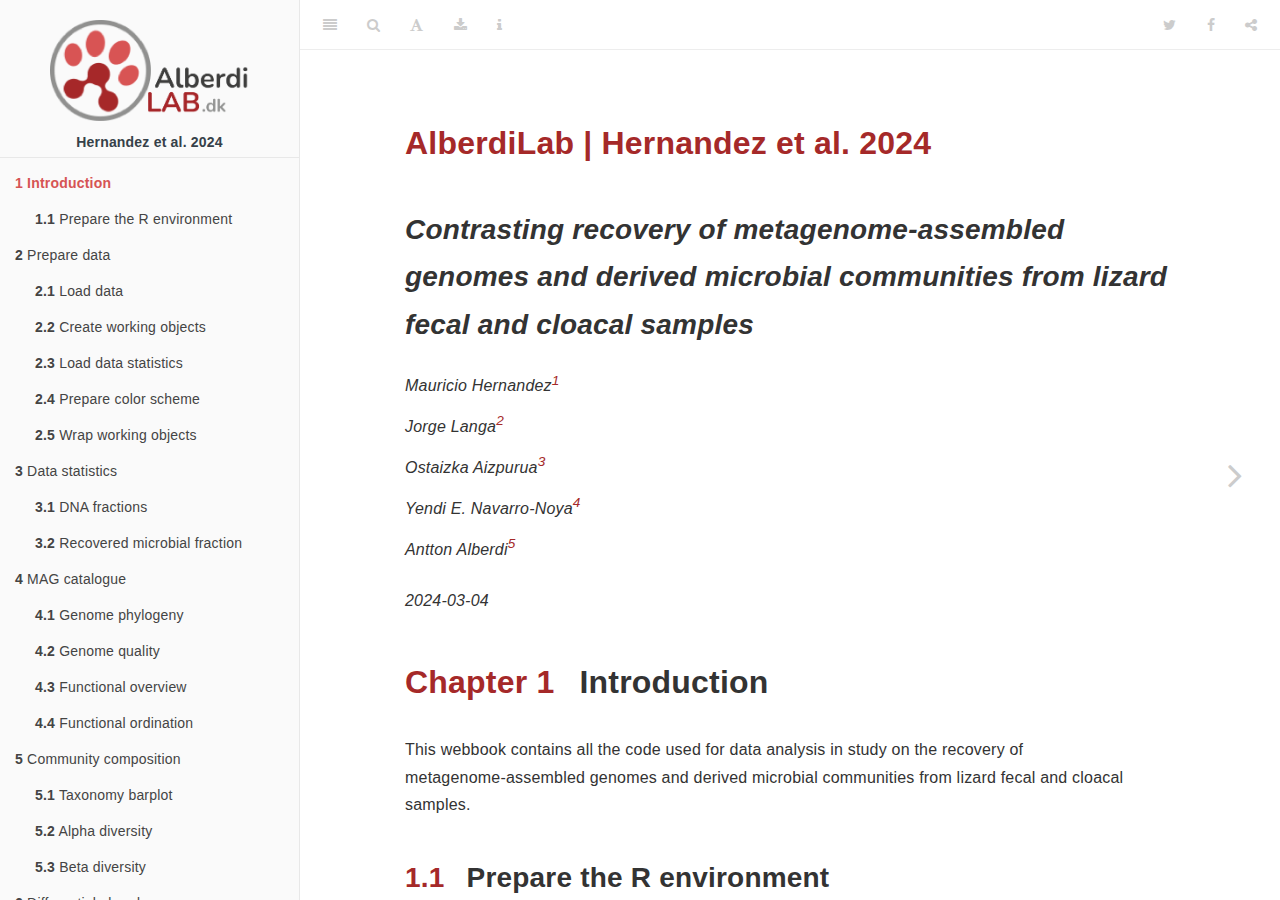
==== docs/index.html @ b30fba68 "Book update" ====
<!DOCTYPE html>
<html lang xml:lang>
<head>

  <meta charset="utf-8" />
  <meta http-equiv="X-UA-Compatible" content="IE=edge" />
  <title>AlberdiLab | Hernandez et al. 2024</title>
  <meta name="description" content="&lt;p&gt;Data analysis code for the study on the recovery of metagenome‑assembled genomes and derived microbial communities from lizard fecal and cloacal samples.&lt;/p&gt;" />
  <meta name="generator" content="bookdown 0.37 and GitBook 2.6.7" />

  <meta property="og:title" content="AlberdiLab | Hernandez et al. 2024" />
  <meta property="og:type" content="book" />
  
  <meta property="og:description" content="&lt;p&gt;Data analysis code for the study on the recovery of metagenome‑assembled genomes and derived microbial communities from lizard fecal and cloacal samples.&lt;/p&gt;" />
  <meta name="github-repo" content="alberdilab/lizard_sample_types" />

  <meta name="twitter:card" content="summary" />
  <meta name="twitter:title" content="AlberdiLab | Hernandez et al. 2024" />
  
  <meta name="twitter:description" content="&lt;p&gt;Data analysis code for the study on the recovery of metagenome‑assembled genomes and derived microbial communities from lizard fecal and cloacal samples.&lt;/p&gt;" />
  

<meta name="author" content="Mauricio Hernandez" />
<meta name="author" content="Jorge Langa" />
<meta name="author" content="Ostaizka Aizpurua" />
<meta name="author" content="Yendi E. Navarro-Noya" />
<meta name="author" content="Antton Alberdi" />


<meta name="date" content="2024-03-04" />

  <meta name="viewport" content="width=device-width, initial-scale=1" />
  <meta name="apple-mobile-web-app-capable" content="yes" />
  <meta name="apple-mobile-web-app-status-bar-style" content="black" />
  
  

<link rel="next" href="prepare-data.html"/>












<style type="text/css">img,legend{border:0}*{-webkit-font-smoothing:antialiased}sub,sup{position:relative}.book .book-body .page-wrapper .page-inner section.normal hr:after,.book-langs-index .inner .languages:after,.buttons:after,.dropdown-menu .buttons:after{clear:both}body,html{-ms-text-size-adjust:100%;-webkit-text-size-adjust:100%}article,aside,details,figcaption,figure,footer,header,hgroup,main,nav,section,summary{display:block}audio,canvas,video{display:inline-block}.hidden,[hidden]{display:none}audio:not([controls]){display:none;height:0}html{font-family:sans-serif}body,figure{margin:0}a:focus{outline:dotted thin}a:active,a:hover{outline:0}h1{font-size:2em;margin:.67em 0}abbr[title]{border-bottom:1px dotted}b,strong{font-weight:700}dfn{font-style:italic}hr{-moz-box-sizing:content-box;box-sizing:content-box;height:0}mark{background:#ff0;color:#000}code,kbd,pre,samp{font-family:monospace,serif;font-size:1em}pre{white-space:pre-wrap}q{quotes:"\201C" "\201D" "\2018" "\2019"}small{font-size:80%}sub,sup{font-size:75%;line-height:0;vertical-align:baseline}sup{top:-.5em}sub{bottom:-.25em}svg:not(:root){overflow:hidden}fieldset{border:1px solid silver;margin:0 2px;padding:.35em .625em .75em}legend{padding:0}button,input,select,textarea{font-family:inherit;font-size:100%;margin:0}button,input{line-height:normal}button,select{text-transform:none}button,html input[type=button],input[type=reset],input[type=submit]{-webkit-appearance:button;cursor:pointer}button[disabled],html input[disabled]{cursor:default}input[type=checkbox],input[type=radio]{box-sizing:border-box;padding:0}input[type=search]{-webkit-appearance:textfield;-moz-box-sizing:content-box;-webkit-box-sizing:content-box;box-sizing:content-box}input[type=search]::-webkit-search-cancel-button{margin-right:10px;}button::-moz-focus-inner,input::-moz-focus-inner{border:0;padding:0}textarea{overflow:auto;vertical-align:top}table{border-collapse:collapse;border-spacing:0}.link-inherit,.link-inherit:focus,.link-inherit:hover{color:inherit}@font-face{font-family:'FontAwesome';src:url([data-uri]) format('truetype');font-weight:normal;font-style:normal}.fa{display:inline-block;font:normal normal normal 14px/1 FontAwesome;font-size:inherit;text-rendering:auto;-webkit-font-smoothing:antialiased;-moz-osx-font-smoothing:grayscale}.fa-lg{font-size:1.33333333em;line-height:.75em;vertical-align:-15%}.fa-2x{font-size:2em}.fa-3x{font-size:3em}.fa-4x{font-size:4em}.fa-5x{font-size:5em}.fa-fw{width:1.28571429em;text-align:center}.fa-ul{padding-left:0;margin-left:2.14285714em;list-style-type:none}.fa-ul>li{position:relative}.fa-li{position:absolute;left:-2.14285714em;width:2.14285714em;top:.14285714em;text-align:center}.fa-li.fa-lg{left:-1.85714286em}.fa-border{padding:.2em .25em .15em;border:solid .08em #eee;border-radius:.1em}.fa-pull-left{float:left}.fa-pull-right{float:right}.fa.fa-pull-left{margin-right:.3em}.fa.fa-pull-right{margin-left:.3em}.pull-right{float:right}.pull-left{float:left}.fa.pull-left{margin-right:.3em}.fa.pull-right{margin-left:.3em}.fa-spin{-webkit-animation:fa-spin 2s infinite linear;animation:fa-spin 2s infinite linear}.fa-pulse{-webkit-animation:fa-spin 1s infinite steps(8);animation:fa-spin 1s infinite steps(8)}@-webkit-keyframes fa-spin{0%{-webkit-transform:rotate(0deg);transform:rotate(0deg)}100%{-webkit-transform:rotate(359deg);transform:rotate(359deg)}}@keyframes fa-spin{0%{-webkit-transform:rotate(0deg);transform:rotate(0deg)}100%{-webkit-transform:rotate(359deg);transform:rotate(359deg)}}.fa-rotate-90{-ms-filter:"progid:DXImageTransform.Microsoft.BasicImage(rotation=1)";-webkit-transform:rotate(90deg);-ms-transform:rotate(90deg);transform:rotate(90deg)}.fa-rotate-180{-ms-filter:"progid:DXImageTransform.Microsoft.BasicImage(rotation=2)";-webkit-transform:rotate(180deg);-ms-transform:rotate(180deg);transform:rotate(180deg)}.fa-rotate-270{-ms-filter:"progid:DXImageTransform.Microsoft.BasicImage(rotation=3)";-webkit-transform:rotate(270deg);-ms-transform:rotate(270deg);transform:rotate(270deg)}.fa-flip-horizontal{-ms-filter:"progid:DXImageTransform.Microsoft.BasicImage(rotation=0, mirror=1)";-webkit-transform:scale(-1, 1);-ms-transform:scale(-1, 1);transform:scale(-1, 1)}.fa-flip-vertical{-ms-filter:"progid:DXImageTransform.Microsoft.BasicImage(rotation=2, mirror=1)";-webkit-transform:scale(1, -1);-ms-transform:scale(1, -1);transform:scale(1, -1)}:root .fa-rotate-90,:root .fa-rotate-180,:root .fa-rotate-270,:root .fa-flip-horizontal,:root .fa-flip-vertical{filter:none}.fa-stack{position:relative;display:inline-block;width:2em;height:2em;line-height:2em;vertical-align:middle}.fa-stack-1x,.fa-stack-2x{position:absolute;left:0;width:100%;text-align:center}.fa-stack-1x{line-height:inherit}.fa-stack-2x{font-size:2em}.fa-inverse{color:#fff}.fa-glass:before{content:"\f000"}.fa-music:before{content:"\f001"}.fa-search:before{content:"\f002"}.fa-envelope-o:before{content:"\f003"}.fa-heart:before{content:"\f004"}.fa-star:before{content:"\f005"}.fa-star-o:before{content:"\f006"}.fa-user:before{content:"\f007"}.fa-film:before{content:"\f008"}.fa-th-large:before{content:"\f009"}.fa-th:before{content:"\f00a"}.fa-th-list:before{content:"\f00b"}.fa-check:before{content:"\f00c"}.fa-remove:before,.fa-close:before,.fa-times:before{content:"\f00d"}.fa-search-plus:before{content:"\f00e"}.fa-search-minus:before{content:"\f010"}.fa-power-off:before{content:"\f011"}.fa-signal:before{content:"\f012"}.fa-gear:before,.fa-cog:before{content:"\f013"}.fa-trash-o:before{content:"\f014"}.fa-home:before{content:"\f015"}.fa-file-o:before{content:"\f016"}.fa-clock-o:before{content:"\f017"}.fa-road:before{content:"\f018"}.fa-download:before{content:"\f019"}.fa-arrow-circle-o-down:before{content:"\f01a"}.fa-arrow-circle-o-up:before{content:"\f01b"}.fa-inbox:before{content:"\f01c"}.fa-play-circle-o:before{content:"\f01d"}.fa-rotate-right:before,.fa-repeat:before{content:"\f01e"}.fa-refresh:before{content:"\f021"}.fa-list-alt:before{content:"\f022"}.fa-lock:before{content:"\f023"}.fa-flag:before{content:"\f024"}.fa-headphones:before{content:"\f025"}.fa-volume-off:before{content:"\f026"}.fa-volume-down:before{content:"\f027"}.fa-volume-up:before{content:"\f028"}.fa-qrcode:before{content:"\f029"}.fa-barcode:before{content:"\f02a"}.fa-tag:before{content:"\f02b"}.fa-tags:before{content:"\f02c"}.fa-book:before{content:"\f02d"}.fa-bookmark:before{content:"\f02e"}.fa-print:before{content:"\f02f"}.fa-camera:before{content:"\f030"}.fa-font:before{content:"\f031"}.fa-bold:before{content:"\f032"}.fa-italic:before{content:"\f033"}.fa-text-height:before{content:"\f034"}.fa-text-width:before{content:"\f035"}.fa-align-left:before{content:"\f036"}.fa-align-center:before{content:"\f037"}.fa-align-right:before{content:"\f038"}.fa-align-justify:before{content:"\f039"}.fa-list:before{content:"\f03a"}.fa-dedent:before,.fa-outdent:before{content:"\f03b"}.fa-indent:before{content:"\f03c"}.fa-video-camera:before{content:"\f03d"}.fa-photo:before,.fa-image:before,.fa-picture-o:before{content:"\f03e"}.fa-pencil:before{content:"\f040"}.fa-map-marker:before{content:"\f041"}.fa-adjust:before{content:"\f042"}.fa-tint:before{content:"\f043"}.fa-edit:before,.fa-pencil-square-o:before{content:"\f044"}.fa-share-square-o:before{content:"\f045"}.fa-check-square-o:before{content:"\f046"}.fa-arrows:before{content:"\f047"}.fa-step-backward:before{content:"\f048"}.fa-fast-backward:before{content:"\f049"}.fa-backward:before{content:"\f04a"}.fa-play:before{content:"\f04b"}.fa-pause:before{content:"\f04c"}.fa-stop:before{content:"\f04d"}.fa-forward:before{content:"\f04e"}.fa-fast-forward:before{content:"\f050"}.fa-step-forward:before{content:"\f051"}.fa-eject:before{content:"\f052"}.fa-chevron-left:before{content:"\f053"}.fa-chevron-right:before{content:"\f054"}.fa-plus-circle:before{content:"\f055"}.fa-minus-circle:before{content:"\f056"}.fa-times-circle:before{content:"\f057"}.fa-check-circle:before{content:"\f058"}.fa-question-circle:before{content:"\f059"}.fa-info-circle:before{content:"\f05a"}.fa-crosshairs:before{content:"\f05b"}.fa-times-circle-o:before{content:"\f05c"}.fa-check-circle-o:before{content:"\f05d"}.fa-ban:before{content:"\f05e"}.fa-arrow-left:before{content:"\f060"}.fa-arrow-right:before{content:"\f061"}.fa-arrow-up:before{content:"\f062"}.fa-arrow-down:before{content:"\f063"}.fa-mail-forward:before,.fa-share:before{content:"\f064"}.fa-expand:before{content:"\f065"}.fa-compress:before{content:"\f066"}.fa-plus:before{content:"\f067"}.fa-minus:before{content:"\f068"}.fa-asterisk:before{content:"\f069"}.fa-exclamation-circle:before{content:"\f06a"}.fa-gift:before{content:"\f06b"}.fa-leaf:before{content:"\f06c"}.fa-fire:before{content:"\f06d"}.fa-eye:before{content:"\f06e"}.fa-eye-slash:before{content:"\f070"}.fa-warning:before,.fa-exclamation-triangle:before{content:"\f071"}.fa-plane:before{content:"\f072"}.fa-calendar:before{content:"\f073"}.fa-random:before{content:"\f074"}.fa-comment:before{content:"\f075"}.fa-magnet:before{content:"\f076"}.fa-chevron-up:before{content:"\f077"}.fa-chevron-down:before{content:"\f078"}.fa-retweet:before{content:"\f079"}.fa-shopping-cart:before{content:"\f07a"}.fa-folder:before{content:"\f07b"}.fa-folder-open:before{content:"\f07c"}.fa-arrows-v:before{content:"\f07d"}.fa-arrows-h:before{content:"\f07e"}.fa-bar-chart-o:before,.fa-bar-chart:before{content:"\f080"}.fa-twitter-square:before{content:"\f081"}.fa-facebook-square:before{content:"\f082"}.fa-camera-retro:before{content:"\f083"}.fa-key:before{content:"\f084"}.fa-gears:before,.fa-cogs:before{content:"\f085"}.fa-comments:before{content:"\f086"}.fa-thumbs-o-up:before{content:"\f087"}.fa-thumbs-o-down:before{content:"\f088"}.fa-star-half:before{content:"\f089"}.fa-heart-o:before{content:"\f08a"}.fa-sign-out:before{content:"\f08b"}.fa-linkedin-square:before{content:"\f08c"}.fa-thumb-tack:before{content:"\f08d"}.fa-external-link:before{content:"\f08e"}.fa-sign-in:before{content:"\f090"}.fa-trophy:before{content:"\f091"}.fa-github-square:before{content:"\f092"}.fa-upload:before{content:"\f093"}.fa-lemon-o:before{content:"\f094"}.fa-phone:before{content:"\f095"}.fa-square-o:before{content:"\f096"}.fa-bookmark-o:before{content:"\f097"}.fa-phone-square:before{content:"\f098"}.fa-twitter:before{content:"\f099"}.fa-facebook-f:before,.fa-facebook:before{content:"\f09a"}.fa-github:before{content:"\f09b"}.fa-unlock:before{content:"\f09c"}.fa-credit-card:before{content:"\f09d"}.fa-feed:before,.fa-rss:before{content:"\f09e"}.fa-hdd-o:before{content:"\f0a0"}.fa-bullhorn:before{content:"\f0a1"}.fa-bell:before{content:"\f0f3"}.fa-certificate:before{content:"\f0a3"}.fa-hand-o-right:before{content:"\f0a4"}.fa-hand-o-left:before{content:"\f0a5"}.fa-hand-o-up:before{content:"\f0a6"}.fa-hand-o-down:before{content:"\f0a7"}.fa-arrow-circle-left:before{content:"\f0a8"}.fa-arrow-circle-right:before{content:"\f0a9"}.fa-arrow-circle-up:before{content:"\f0aa"}.fa-arrow-circle-down:before{content:"\f0ab"}.fa-globe:before{content:"\f0ac"}.fa-wrench:before{content:"\f0ad"}.fa-tasks:before{content:"\f0ae"}.fa-filter:before{content:"\f0b0"}.fa-briefcase:before{content:"\f0b1"}.fa-arrows-alt:before{content:"\f0b2"}.fa-group:before,.fa-users:before{content:"\f0c0"}.fa-chain:before,.fa-link:before{content:"\f0c1"}.fa-cloud:before{content:"\f0c2"}.fa-flask:before{content:"\f0c3"}.fa-cut:before,.fa-scissors:before{content:"\f0c4"}.fa-copy:before,.fa-files-o:before{content:"\f0c5"}.fa-paperclip:before{content:"\f0c6"}.fa-save:before,.fa-floppy-o:before{content:"\f0c7"}.fa-square:before{content:"\f0c8"}.fa-navicon:before,.fa-reorder:before,.fa-bars:before{content:"\f0c9"}.fa-list-ul:before{content:"\f0ca"}.fa-list-ol:before{content:"\f0cb"}.fa-strikethrough:before{content:"\f0cc"}.fa-underline:before{content:"\f0cd"}.fa-table:before{content:"\f0ce"}.fa-magic:before{content:"\f0d0"}.fa-truck:before{content:"\f0d1"}.fa-pinterest:before{content:"\f0d2"}.fa-pinterest-square:before{content:"\f0d3"}.fa-google-plus-square:before{content:"\f0d4"}.fa-google-plus:before{content:"\f0d5"}.fa-money:before{content:"\f0d6"}.fa-caret-down:before{content:"\f0d7"}.fa-caret-up:before{content:"\f0d8"}.fa-caret-left:before{content:"\f0d9"}.fa-caret-right:before{content:"\f0da"}.fa-columns:before{content:"\f0db"}.fa-unsorted:before,.fa-sort:before{content:"\f0dc"}.fa-sort-down:before,.fa-sort-desc:before{content:"\f0dd"}.fa-sort-up:before,.fa-sort-asc:before{content:"\f0de"}.fa-envelope:before{content:"\f0e0"}.fa-linkedin:before{content:"\f0e1"}.fa-rotate-left:before,.fa-undo:before{content:"\f0e2"}.fa-legal:before,.fa-gavel:before{content:"\f0e3"}.fa-dashboard:before,.fa-tachometer:before{content:"\f0e4"}.fa-comment-o:before{content:"\f0e5"}.fa-comments-o:before{content:"\f0e6"}.fa-flash:before,.fa-bolt:before{content:"\f0e7"}.fa-sitemap:before{content:"\f0e8"}.fa-umbrella:before{content:"\f0e9"}.fa-paste:before,.fa-clipboard:before{content:"\f0ea"}.fa-lightbulb-o:before{content:"\f0eb"}.fa-exchange:before{content:"\f0ec"}.fa-cloud-download:before{content:"\f0ed"}.fa-cloud-upload:before{content:"\f0ee"}.fa-user-md:before{content:"\f0f0"}.fa-stethoscope:before{content:"\f0f1"}.fa-suitcase:before{content:"\f0f2"}.fa-bell-o:before{content:"\f0a2"}.fa-coffee:before{content:"\f0f4"}.fa-cutlery:before{content:"\f0f5"}.fa-file-text-o:before{content:"\f0f6"}.fa-building-o:before{content:"\f0f7"}.fa-hospital-o:before{content:"\f0f8"}.fa-ambulance:before{content:"\f0f9"}.fa-medkit:before{content:"\f0fa"}.fa-fighter-jet:before{content:"\f0fb"}.fa-beer:before{content:"\f0fc"}.fa-h-square:before{content:"\f0fd"}.fa-plus-square:before{content:"\f0fe"}.fa-angle-double-left:before{content:"\f100"}.fa-angle-double-right:before{content:"\f101"}.fa-angle-double-up:before{content:"\f102"}.fa-angle-double-down:before{content:"\f103"}.fa-angle-left:before{content:"\f104"}.fa-angle-right:before{content:"\f105"}.fa-angle-up:before{content:"\f106"}.fa-angle-down:before{content:"\f107"}.fa-desktop:before{content:"\f108"}.fa-laptop:before{content:"\f109"}.fa-tablet:before{content:"\f10a"}.fa-mobile-phone:before,.fa-mobile:before{content:"\f10b"}.fa-circle-o:before{content:"\f10c"}.fa-quote-left:before{content:"\f10d"}.fa-quote-right:before{content:"\f10e"}.fa-spinner:before{content:"\f110"}.fa-circle:before{content:"\f111"}.fa-mail-reply:before,.fa-reply:before{content:"\f112"}.fa-github-alt:before{content:"\f113"}.fa-folder-o:before{content:"\f114"}.fa-folder-open-o:before{content:"\f115"}.fa-smile-o:before{content:"\f118"}.fa-frown-o:before{content:"\f119"}.fa-meh-o:before{content:"\f11a"}.fa-gamepad:before{content:"\f11b"}.fa-keyboard-o:before{content:"\f11c"}.fa-flag-o:before{content:"\f11d"}.fa-flag-checkered:before{content:"\f11e"}.fa-terminal:before{content:"\f120"}.fa-code:before{content:"\f121"}.fa-mail-reply-all:before,.fa-reply-all:before{content:"\f122"}.fa-star-half-empty:before,.fa-star-half-full:before,.fa-star-half-o:before{content:"\f123"}.fa-location-arrow:before{content:"\f124"}.fa-crop:before{content:"\f125"}.fa-code-fork:before{content:"\f126"}.fa-unlink:before,.fa-chain-broken:before{content:"\f127"}.fa-question:before{content:"\f128"}.fa-info:before{content:"\f129"}.fa-exclamation:before{content:"\f12a"}.fa-superscript:before{content:"\f12b"}.fa-subscript:before{content:"\f12c"}.fa-eraser:before{content:"\f12d"}.fa-puzzle-piece:before{content:"\f12e"}.fa-microphone:before{content:"\f130"}.fa-microphone-slash:before{content:"\f131"}.fa-shield:before{content:"\f132"}.fa-calendar-o:before{content:"\f133"}.fa-fire-extinguisher:before{content:"\f134"}.fa-rocket:before{content:"\f135"}.fa-maxcdn:before{content:"\f136"}.fa-chevron-circle-left:before{content:"\f137"}.fa-chevron-circle-right:before{content:"\f138"}.fa-chevron-circle-up:before{content:"\f139"}.fa-chevron-circle-down:before{content:"\f13a"}.fa-html5:before{content:"\f13b"}.fa-css3:before{content:"\f13c"}.fa-anchor:before{content:"\f13d"}.fa-unlock-alt:before{content:"\f13e"}.fa-bullseye:before{content:"\f140"}.fa-ellipsis-h:before{content:"\f141"}.fa-ellipsis-v:before{content:"\f142"}.fa-rss-square:before{content:"\f143"}.fa-play-circle:before{content:"\f144"}.fa-ticket:before{content:"\f145"}.fa-minus-square:before{content:"\f146"}.fa-minus-square-o:before{content:"\f147"}.fa-level-up:before{content:"\f148"}.fa-level-down:before{content:"\f149"}.fa-check-square:before{content:"\f14a"}.fa-pencil-square:before{content:"\f14b"}.fa-external-link-square:before{content:"\f14c"}.fa-share-square:before{content:"\f14d"}.fa-compass:before{content:"\f14e"}.fa-toggle-down:before,.fa-caret-square-o-down:before{content:"\f150"}.fa-toggle-up:before,.fa-caret-square-o-up:before{content:"\f151"}.fa-toggle-right:before,.fa-caret-square-o-right:before{content:"\f152"}.fa-euro:before,.fa-eur:before{content:"\f153"}.fa-gbp:before{content:"\f154"}.fa-dollar:before,.fa-usd:before{content:"\f155"}.fa-rupee:before,.fa-inr:before{content:"\f156"}.fa-cny:before,.fa-rmb:before,.fa-yen:before,.fa-jpy:before{content:"\f157"}.fa-ruble:before,.fa-rouble:before,.fa-rub:before{content:"\f158"}.fa-won:before,.fa-krw:before{content:"\f159"}.fa-bitcoin:before,.fa-btc:before{content:"\f15a"}.fa-file:before{content:"\f15b"}.fa-file-text:before{content:"\f15c"}.fa-sort-alpha-asc:before{content:"\f15d"}.fa-sort-alpha-desc:before{content:"\f15e"}.fa-sort-amount-asc:before{content:"\f160"}.fa-sort-amount-desc:before{content:"\f161"}.fa-sort-numeric-asc:before{content:"\f162"}.fa-sort-numeric-desc:before{content:"\f163"}.fa-thumbs-up:before{content:"\f164"}.fa-thumbs-down:before{content:"\f165"}.fa-youtube-square:before{content:"\f166"}.fa-youtube:before{content:"\f167"}.fa-xing:before{content:"\f168"}.fa-xing-square:before{content:"\f169"}.fa-youtube-play:before{content:"\f16a"}.fa-dropbox:before{content:"\f16b"}.fa-stack-overflow:before{content:"\f16c"}.fa-instagram:before{content:"\f16d"}.fa-flickr:before{content:"\f16e"}.fa-adn:before{content:"\f170"}.fa-bitbucket:before{content:"\f171"}.fa-bitbucket-square:before{content:"\f172"}.fa-tumblr:before{content:"\f173"}.fa-tumblr-square:before{content:"\f174"}.fa-long-arrow-down:before{content:"\f175"}.fa-long-arrow-up:before{content:"\f176"}.fa-long-arrow-left:before{content:"\f177"}.fa-long-arrow-right:before{content:"\f178"}.fa-apple:before{content:"\f179"}.fa-windows:before{content:"\f17a"}.fa-android:before{content:"\f17b"}.fa-linux:before{content:"\f17c"}.fa-dribbble:before{content:"\f17d"}.fa-skype:before{content:"\f17e"}.fa-foursquare:before{content:"\f180"}.fa-trello:before{content:"\f181"}.fa-female:before{content:"\f182"}.fa-male:before{content:"\f183"}.fa-gittip:before,.fa-gratipay:before{content:"\f184"}.fa-sun-o:before{content:"\f185"}.fa-moon-o:before{content:"\f186"}.fa-archive:before{content:"\f187"}.fa-bug:before{content:"\f188"}.fa-vk:before{content:"\f189"}.fa-weibo:before{content:"\f18a"}.fa-renren:before{content:"\f18b"}.fa-pagelines:before{content:"\f18c"}.fa-stack-exchange:before{content:"\f18d"}.fa-arrow-circle-o-right:before{content:"\f18e"}.fa-arrow-circle-o-left:before{content:"\f190"}.fa-toggle-left:before,.fa-caret-square-o-left:before{content:"\f191"}.fa-dot-circle-o:before{content:"\f192"}.fa-wheelchair:before{content:"\f193"}.fa-vimeo-square:before{content:"\f194"}.fa-turkish-lira:before,.fa-try:before{content:"\f195"}.fa-plus-square-o:before{content:"\f196"}.fa-space-shuttle:before{content:"\f197"}.fa-slack:before{content:"\f198"}.fa-envelope-square:before{content:"\f199"}.fa-wordpress:before{content:"\f19a"}.fa-openid:before{content:"\f19b"}.fa-institution:before,.fa-bank:before,.fa-university:before{content:"\f19c"}.fa-mortar-board:before,.fa-graduation-cap:before{content:"\f19d"}.fa-yahoo:before{content:"\f19e"}.fa-google:before{content:"\f1a0"}.fa-reddit:before{content:"\f1a1"}.fa-reddit-square:before{content:"\f1a2"}.fa-stumbleupon-circle:before{content:"\f1a3"}.fa-stumbleupon:before{content:"\f1a4"}.fa-delicious:before{content:"\f1a5"}.fa-digg:before{content:"\f1a6"}.fa-pied-piper-pp:before{content:"\f1a7"}.fa-pied-piper-alt:before{content:"\f1a8"}.fa-drupal:before{content:"\f1a9"}.fa-joomla:before{content:"\f1aa"}.fa-language:before{content:"\f1ab"}.fa-fax:before{content:"\f1ac"}.fa-building:before{content:"\f1ad"}.fa-child:before{content:"\f1ae"}.fa-paw:before{content:"\f1b0"}.fa-spoon:before{content:"\f1b1"}.fa-cube:before{content:"\f1b2"}.fa-cubes:before{content:"\f1b3"}.fa-behance:before{content:"\f1b4"}.fa-behance-square:before{content:"\f1b5"}.fa-steam:before{content:"\f1b6"}.fa-steam-square:before{content:"\f1b7"}.fa-recycle:before{content:"\f1b8"}.fa-automobile:before,.fa-car:before{content:"\f1b9"}.fa-cab:before,.fa-taxi:before{content:"\f1ba"}.fa-tree:before{content:"\f1bb"}.fa-spotify:before{content:"\f1bc"}.fa-deviantart:before{content:"\f1bd"}.fa-soundcloud:before{content:"\f1be"}.fa-database:before{content:"\f1c0"}.fa-file-pdf-o:before{content:"\f1c1"}.fa-file-word-o:before{content:"\f1c2"}.fa-file-excel-o:before{content:"\f1c3"}.fa-file-powerpoint-o:before{content:"\f1c4"}.fa-file-photo-o:before,.fa-file-picture-o:before,.fa-file-image-o:before{content:"\f1c5"}.fa-file-zip-o:before,.fa-file-archive-o:before{content:"\f1c6"}.fa-file-sound-o:before,.fa-file-audio-o:before{content:"\f1c7"}.fa-file-movie-o:before,.fa-file-video-o:before{content:"\f1c8"}.fa-file-code-o:before{content:"\f1c9"}.fa-vine:before{content:"\f1ca"}.fa-codepen:before{content:"\f1cb"}.fa-jsfiddle:before{content:"\f1cc"}.fa-life-bouy:before,.fa-life-buoy:before,.fa-life-saver:before,.fa-support:before,.fa-life-ring:before{content:"\f1cd"}.fa-circle-o-notch:before{content:"\f1ce"}.fa-ra:before,.fa-resistance:before,.fa-rebel:before{content:"\f1d0"}.fa-ge:before,.fa-empire:before{content:"\f1d1"}.fa-git-square:before{content:"\f1d2"}.fa-git:before{content:"\f1d3"}.fa-y-combinator-square:before,.fa-yc-square:before,.fa-hacker-news:before{content:"\f1d4"}.fa-tencent-weibo:before{content:"\f1d5"}.fa-qq:before{content:"\f1d6"}.fa-wechat:before,.fa-weixin:before{content:"\f1d7"}.fa-send:before,.fa-paper-plane:before{content:"\f1d8"}.fa-send-o:before,.fa-paper-plane-o:before{content:"\f1d9"}.fa-history:before{content:"\f1da"}.fa-circle-thin:before{content:"\f1db"}.fa-header:before{content:"\f1dc"}.fa-paragraph:before{content:"\f1dd"}.fa-sliders:before{content:"\f1de"}.fa-share-alt:before{content:"\f1e0"}.fa-share-alt-square:before{content:"\f1e1"}.fa-bomb:before{content:"\f1e2"}.fa-soccer-ball-o:before,.fa-futbol-o:before{content:"\f1e3"}.fa-tty:before{content:"\f1e4"}.fa-binoculars:before{content:"\f1e5"}.fa-plug:before{content:"\f1e6"}.fa-slideshare:before{content:"\f1e7"}.fa-twitch:before{content:"\f1e8"}.fa-yelp:before{content:"\f1e9"}.fa-newspaper-o:before{content:"\f1ea"}.fa-wifi:before{content:"\f1eb"}.fa-calculator:before{content:"\f1ec"}.fa-paypal:before{content:"\f1ed"}.fa-google-wallet:before{content:"\f1ee"}.fa-cc-visa:before{content:"\f1f0"}.fa-cc-mastercard:before{content:"\f1f1"}.fa-cc-discover:before{content:"\f1f2"}.fa-cc-amex:before{content:"\f1f3"}.fa-cc-paypal:before{content:"\f1f4"}.fa-cc-stripe:before{content:"\f1f5"}.fa-bell-slash:before{content:"\f1f6"}.fa-bell-slash-o:before{content:"\f1f7"}.fa-trash:before{content:"\f1f8"}.fa-copyright:before{content:"\f1f9"}.fa-at:before{content:"\f1fa"}.fa-eyedropper:before{content:"\f1fb"}.fa-paint-brush:before{content:"\f1fc"}.fa-birthday-cake:before{content:"\f1fd"}.fa-area-chart:before{content:"\f1fe"}.fa-pie-chart:before{content:"\f200"}.fa-line-chart:before{content:"\f201"}.fa-lastfm:before{content:"\f202"}.fa-lastfm-square:before{content:"\f203"}.fa-toggle-off:before{content:"\f204"}.fa-toggle-on:before{content:"\f205"}.fa-bicycle:before{content:"\f206"}.fa-bus:before{content:"\f207"}.fa-ioxhost:before{content:"\f208"}.fa-angellist:before{content:"\f209"}.fa-cc:before{content:"\f20a"}.fa-shekel:before,.fa-sheqel:before,.fa-ils:before{content:"\f20b"}.fa-meanpath:before{content:"\f20c"}.fa-buysellads:before{content:"\f20d"}.fa-connectdevelop:before{content:"\f20e"}.fa-dashcube:before{content:"\f210"}.fa-forumbee:before{content:"\f211"}.fa-leanpub:before{content:"\f212"}.fa-sellsy:before{content:"\f213"}.fa-shirtsinbulk:before{content:"\f214"}.fa-simplybuilt:before{content:"\f215"}.fa-skyatlas:before{content:"\f216"}.fa-cart-plus:before{content:"\f217"}.fa-cart-arrow-down:before{content:"\f218"}.fa-diamond:before{content:"\f219"}.fa-ship:before{content:"\f21a"}.fa-user-secret:before{content:"\f21b"}.fa-motorcycle:before{content:"\f21c"}.fa-street-view:before{content:"\f21d"}.fa-heartbeat:before{content:"\f21e"}.fa-venus:before{content:"\f221"}.fa-mars:before{content:"\f222"}.fa-mercury:before{content:"\f223"}.fa-intersex:before,.fa-transgender:before{content:"\f224"}.fa-transgender-alt:before{content:"\f225"}.fa-venus-double:before{content:"\f226"}.fa-mars-double:before{content:"\f227"}.fa-venus-mars:before{content:"\f228"}.fa-mars-stroke:before{content:"\f229"}.fa-mars-stroke-v:before{content:"\f22a"}.fa-mars-stroke-h:before{content:"\f22b"}.fa-neuter:before{content:"\f22c"}.fa-genderless:before{content:"\f22d"}.fa-facebook-official:before{content:"\f230"}.fa-pinterest-p:before{content:"\f231"}.fa-whatsapp:before{content:"\f232"}.fa-server:before{content:"\f233"}.fa-user-plus:before{content:"\f234"}.fa-user-times:before{content:"\f235"}.fa-hotel:before,.fa-bed:before{content:"\f236"}.fa-viacoin:before{content:"\f237"}.fa-train:before{content:"\f238"}.fa-subway:before{content:"\f239"}.fa-medium:before{content:"\f23a"}.fa-yc:before,.fa-y-combinator:before{content:"\f23b"}.fa-optin-monster:before{content:"\f23c"}.fa-opencart:before{content:"\f23d"}.fa-expeditedssl:before{content:"\f23e"}.fa-battery-4:before,.fa-battery:before,.fa-battery-full:before{content:"\f240"}.fa-battery-3:before,.fa-battery-three-quarters:before{content:"\f241"}.fa-battery-2:before,.fa-battery-half:before{content:"\f242"}.fa-battery-1:before,.fa-battery-quarter:before{content:"\f243"}.fa-battery-0:before,.fa-battery-empty:before{content:"\f244"}.fa-mouse-pointer:before{content:"\f245"}.fa-i-cursor:before{content:"\f246"}.fa-object-group:before{content:"\f247"}.fa-object-ungroup:before{content:"\f248"}.fa-sticky-note:before{content:"\f249"}.fa-sticky-note-o:before{content:"\f24a"}.fa-cc-jcb:before{content:"\f24b"}.fa-cc-diners-club:before{content:"\f24c"}.fa-clone:before{content:"\f24d"}.fa-balance-scale:before{content:"\f24e"}.fa-hourglass-o:before{content:"\f250"}.fa-hourglass-1:before,.fa-hourglass-start:before{content:"\f251"}.fa-hourglass-2:before,.fa-hourglass-half:before{content:"\f252"}.fa-hourglass-3:before,.fa-hourglass-end:before{content:"\f253"}.fa-hourglass:before{content:"\f254"}.fa-hand-grab-o:before,.fa-hand-rock-o:before{content:"\f255"}.fa-hand-stop-o:before,.fa-hand-paper-o:before{content:"\f256"}.fa-hand-scissors-o:before{content:"\f257"}.fa-hand-lizard-o:before{content:"\f258"}.fa-hand-spock-o:before{content:"\f259"}.fa-hand-pointer-o:before{content:"\f25a"}.fa-hand-peace-o:before{content:"\f25b"}.fa-trademark:before{content:"\f25c"}.fa-registered:before{content:"\f25d"}.fa-creative-commons:before{content:"\f25e"}.fa-gg:before{content:"\f260"}.fa-gg-circle:before{content:"\f261"}.fa-tripadvisor:before{content:"\f262"}.fa-odnoklassniki:before{content:"\f263"}.fa-odnoklassniki-square:before{content:"\f264"}.fa-get-pocket:before{content:"\f265"}.fa-wikipedia-w:before{content:"\f266"}.fa-safari:before{content:"\f267"}.fa-chrome:before{content:"\f268"}.fa-firefox:before{content:"\f269"}.fa-opera:before{content:"\f26a"}.fa-internet-explorer:before{content:"\f26b"}.fa-tv:before,.fa-television:before{content:"\f26c"}.fa-contao:before{content:"\f26d"}.fa-500px:before{content:"\f26e"}.fa-amazon:before{content:"\f270"}.fa-calendar-plus-o:before{content:"\f271"}.fa-calendar-minus-o:before{content:"\f272"}.fa-calendar-times-o:before{content:"\f273"}.fa-calendar-check-o:before{content:"\f274"}.fa-industry:before{content:"\f275"}.fa-map-pin:before{content:"\f276"}.fa-map-signs:before{content:"\f277"}.fa-map-o:before{content:"\f278"}.fa-map:before{content:"\f279"}.fa-commenting:before{content:"\f27a"}.fa-commenting-o:before{content:"\f27b"}.fa-houzz:before{content:"\f27c"}.fa-vimeo:before{content:"\f27d"}.fa-black-tie:before{content:"\f27e"}.fa-fonticons:before{content:"\f280"}.fa-reddit-alien:before{content:"\f281"}.fa-edge:before{content:"\f282"}.fa-credit-card-alt:before{content:"\f283"}.fa-codiepie:before{content:"\f284"}.fa-modx:before{content:"\f285"}.fa-fort-awesome:before{content:"\f286"}.fa-usb:before{content:"\f287"}.fa-product-hunt:before{content:"\f288"}.fa-mixcloud:before{content:"\f289"}.fa-scribd:before{content:"\f28a"}.fa-pause-circle:before{content:"\f28b"}.fa-pause-circle-o:before{content:"\f28c"}.fa-stop-circle:before{content:"\f28d"}.fa-stop-circle-o:before{content:"\f28e"}.fa-shopping-bag:before{content:"\f290"}.fa-shopping-basket:before{content:"\f291"}.fa-hashtag:before{content:"\f292"}.fa-bluetooth:before{content:"\f293"}.fa-bluetooth-b:before{content:"\f294"}.fa-percent:before{content:"\f295"}.fa-gitlab:before{content:"\f296"}.fa-wpbeginner:before{content:"\f297"}.fa-wpforms:before{content:"\f298"}.fa-envira:before{content:"\f299"}.fa-universal-access:before{content:"\f29a"}.fa-wheelchair-alt:before{content:"\f29b"}.fa-question-circle-o:before{content:"\f29c"}.fa-blind:before{content:"\f29d"}.fa-audio-description:before{content:"\f29e"}.fa-volume-control-phone:before{content:"\f2a0"}.fa-braille:before{content:"\f2a1"}.fa-assistive-listening-systems:before{content:"\f2a2"}.fa-asl-interpreting:before,.fa-american-sign-language-interpreting:before{content:"\f2a3"}.fa-deafness:before,.fa-hard-of-hearing:before,.fa-deaf:before{content:"\f2a4"}.fa-glide:before{content:"\f2a5"}.fa-glide-g:before{content:"\f2a6"}.fa-signing:before,.fa-sign-language:before{content:"\f2a7"}.fa-low-vision:before{content:"\f2a8"}.fa-viadeo:before{content:"\f2a9"}.fa-viadeo-square:before{content:"\f2aa"}.fa-snapchat:before{content:"\f2ab"}.fa-snapchat-ghost:before{content:"\f2ac"}.fa-snapchat-square:before{content:"\f2ad"}.fa-pied-piper:before{content:"\f2ae"}.fa-first-order:before{content:"\f2b0"}.fa-yoast:before{content:"\f2b1"}.fa-themeisle:before{content:"\f2b2"}.fa-google-plus-circle:before,.fa-google-plus-official:before{content:"\f2b3"}.fa-fa:before,.fa-font-awesome:before{content:"\f2b4"}.fa-handshake-o:before{content:"\f2b5"}.fa-envelope-open:before{content:"\f2b6"}.fa-envelope-open-o:before{content:"\f2b7"}.fa-linode:before{content:"\f2b8"}.fa-address-book:before{content:"\f2b9"}.fa-address-book-o:before{content:"\f2ba"}.fa-vcard:before,.fa-address-card:before{content:"\f2bb"}.fa-vcard-o:before,.fa-address-card-o:before{content:"\f2bc"}.fa-user-circle:before{content:"\f2bd"}.fa-user-circle-o:before{content:"\f2be"}.fa-user-o:before{content:"\f2c0"}.fa-id-badge:before{content:"\f2c1"}.fa-drivers-license:before,.fa-id-card:before{content:"\f2c2"}.fa-drivers-license-o:before,.fa-id-card-o:before{content:"\f2c3"}.fa-quora:before{content:"\f2c4"}.fa-free-code-camp:before{content:"\f2c5"}.fa-telegram:before{content:"\f2c6"}.fa-thermometer-4:before,.fa-thermometer:before,.fa-thermometer-full:before{content:"\f2c7"}.fa-thermometer-3:before,.fa-thermometer-three-quarters:before{content:"\f2c8"}.fa-thermometer-2:before,.fa-thermometer-half:before{content:"\f2c9"}.fa-thermometer-1:before,.fa-thermometer-quarter:before{content:"\f2ca"}.fa-thermometer-0:before,.fa-thermometer-empty:before{content:"\f2cb"}.fa-shower:before{content:"\f2cc"}.fa-bathtub:before,.fa-s15:before,.fa-bath:before{content:"\f2cd"}.fa-podcast:before{content:"\f2ce"}.fa-window-maximize:before{content:"\f2d0"}.fa-window-minimize:before{content:"\f2d1"}.fa-window-restore:before{content:"\f2d2"}.fa-times-rectangle:before,.fa-window-close:before{content:"\f2d3"}.fa-times-rectangle-o:before,.fa-window-close-o:before{content:"\f2d4"}.fa-bandcamp:before{content:"\f2d5"}.fa-grav:before{content:"\f2d6"}.fa-etsy:before{content:"\f2d7"}.fa-imdb:before{content:"\f2d8"}.fa-ravelry:before{content:"\f2d9"}.fa-eercast:before{content:"\f2da"}.fa-microchip:before{content:"\f2db"}.fa-snowflake-o:before{content:"\f2dc"}.fa-superpowers:before{content:"\f2dd"}.fa-wpexplorer:before{content:"\f2de"}.fa-meetup:before{content:"\f2e0"}.sr-only{position:absolute;width:1px;height:1px;padding:0;margin:-1px;overflow:hidden;clip:rect(0, 0, 0, 0);border:0}.sr-only-focusable:active,.sr-only-focusable:focus{position:static;width:auto;height:auto;margin:0;overflow:visible;clip:auto}
.book .book-header,.book .book-summary{font-family:"Helvetica Neue",Helvetica,Arial,sans-serif}.book-langs-index{width:100%;height:100%;padding:40px 0;margin:0;overflow:auto}@media (max-width:600px){.book-langs-index{padding:0}}.book-langs-index .inner{max-width:600px;width:100%;margin:0 auto;padding:30px;background:#fff;border-radius:3px}.book-langs-index .inner h3{margin:0}.book-langs-index .inner .languages{list-style:none;padding:20px 30px;margin-top:20px;border-top:1px solid #eee}.book-langs-index .inner .languages:after,.book-langs-index .inner .languages:before{content:" ";display:table;line-height:0}.book-langs-index .inner .languages li{width:50%;float:left;padding:10px 5px;font-size:16px}@media (max-width:600px){.book-langs-index .inner .languages li{width:100%;max-width:100%}}.book .book-header{overflow:visible;height:50px;padding:0 8px;z-index:2;font-size:.85em;color:#7e888b;background:0 0}.book .book-header .btn{display:block;height:50px;padding:0 15px;border-bottom:none;color:#ccc;text-transform:uppercase;line-height:50px;-webkit-box-shadow:none!important;box-shadow:none!important;position:relative;font-size:14px}.book .book-header .btn:hover{position:relative;text-decoration:none;color:#444;background:0 0}.book .book-header h1{margin:0;font-size:20px;font-weight:200;text-align:center;line-height:50px;opacity:0;padding-left:200px;padding-right:200px;-webkit-transition:opacity .2s ease;-moz-transition:opacity .2s ease;-o-transition:opacity .2s ease;transition:opacity .2s ease;overflow:hidden;text-overflow:ellipsis;white-space:nowrap}.book .book-header h1 a,.book .book-header h1 a:hover{color:inherit;text-decoration:none}@media (max-width:1000px){.book .book-header h1{display:none}}.book .book-header h1 i{display:none}.book .book-header:hover h1{opacity:1}.book.is-loading .book-header h1 i{display:inline-block}.book.is-loading .book-header h1 a{display:none}.dropdown{position:relative}.dropdown-menu{position:absolute;top:100%;left:0;z-index:100;display:none;float:left;min-width:160px;padding:0;margin:2px 0 0;list-style:none;font-size:14px;background-color:#fafafa;border:1px solid rgba(0,0,0,.07);border-radius:1px;-webkit-box-shadow:0 6px 12px rgba(0,0,0,.175);box-shadow:0 6px 12px rgba(0,0,0,.175);background-clip:padding-box}.dropdown-menu.open{display:block}.dropdown-menu.dropdown-left{left:auto;right:4%}.dropdown-menu.dropdown-left .dropdown-caret{right:14px;left:auto}.dropdown-menu .dropdown-caret{position:absolute;top:-8px;left:14px;width:18px;height:10px;float:left;overflow:hidden}.dropdown-menu .dropdown-caret .caret-inner,.dropdown-menu .dropdown-caret .caret-outer{display:inline-block;top:0;border-left:9px solid transparent;border-right:9px solid transparent;position:absolute}.dropdown-menu .dropdown-caret .caret-outer{border-bottom:9px solid rgba(0,0,0,.1);height:auto;left:0;width:auto;margin-left:-1px}.dropdown-menu .dropdown-caret .caret-inner{margin-top:-1px;top:1px;border-bottom:9px solid #fafafa}.dropdown-menu .buttons{border-bottom:1px solid rgba(0,0,0,.07)}.dropdown-menu .buttons:after,.dropdown-menu .buttons:before{content:" ";display:table;line-height:0}.dropdown-menu .buttons:last-child{border-bottom:none}.dropdown-menu .buttons .button{border:0;background-color:transparent;color:#a6a6a6;width:100%;text-align:center;float:left;line-height:1.42857143;padding:8px 4px}.alert,.dropdown-menu .buttons .button:hover{color:#444}.dropdown-menu .buttons .button:focus,.dropdown-menu .buttons .button:hover{outline:0}.dropdown-menu .buttons .button.size-2{width:50%}.dropdown-menu .buttons .button.size-3{width:33%}.alert{padding:15px;margin-bottom:20px;background:#eee;border-bottom:5px solid #ddd}.alert-success{background:#dff0d8;border-color:#d6e9c6;color:#3c763d}.alert-info{background:#d9edf7;border-color:#bce8f1;color:#31708f}.alert-danger{background:#f2dede;border-color:#ebccd1;color:#a94442}.alert-warning{background:#fcf8e3;border-color:#faebcc;color:#8a6d3b}.book .book-summary{position:absolute;top:0;left:-300px;bottom:0;z-index:1;width:300px;color:#364149;background:#fafafa;border-right:1px solid rgba(0,0,0,.07);-webkit-transition:left 250ms ease;-moz-transition:left 250ms ease;-o-transition:left 250ms ease;transition:left 250ms ease}.book .book-summary ul.summary{position:absolute;top:0;left:0;right:0;bottom:0;overflow-y:auto;list-style:none;margin:0;padding:0;-webkit-transition:top .5s ease;-moz-transition:top .5s ease;-o-transition:top .5s ease;transition:top .5s ease}.book .book-summary ul.summary li{list-style:none}.book .book-summary ul.summary li.divider{height:1px;margin:7px 0;overflow:hidden;background:rgba(0,0,0,.07)}.book .book-summary ul.summary li i.fa-check{display:none;position:absolute;right:9px;top:16px;font-size:9px;color:#3c3}.book .book-summary ul.summary li.done>a{color:#364149;font-weight:400}.book .book-summary ul.summary li.done>a i{display:inline}.book .book-summary ul.summary li a,.book .book-summary ul.summary li span{display:block;padding:10px 15px;border-bottom:none;color:#364149;background:0 0;text-overflow:ellipsis;overflow:hidden;white-space:nowrap;position:relative}.book .book-summary ul.summary li span{cursor:not-allowed;opacity:.3;filter:alpha(opacity=30)}.book .book-summary ul.summary li a:hover,.book .book-summary ul.summary li.active>a{color:#008cff;background:0 0;text-decoration:none}.book .book-summary ul.summary li ul{padding-left:20px}@media (max-width:600px){.book .book-summary{width:calc(100% - 60px);bottom:0;left:-100%}}.book.with-summary .book-summary{left:0}.book.without-animation .book-summary{-webkit-transition:none!important;-moz-transition:none!important;-o-transition:none!important;transition:none!important}.book{position:relative;width:100%;height:100%}.book .book-body,.book .book-body .body-inner{position:absolute;top:0;left:0;overflow-y:auto;bottom:0;right:0}.book .book-body{color:#000;background:#fff;-webkit-transition:left 250ms ease;-moz-transition:left 250ms ease;-o-transition:left 250ms ease;transition:left 250ms ease}.book .book-body .page-wrapper{position:relative;outline:0}.book .book-body .page-wrapper .page-inner{max-width:800px;margin:0 auto;padding:20px 0 40px}.book .book-body .page-wrapper .page-inner section{margin:0;padding:5px 15px;background:#fff;border-radius:2px;line-height:1.7;font-size:1.6rem}.book .book-body .page-wrapper .page-inner .btn-group .btn{border-radius:0;background:#eee;border:0}@media (max-width:1240px){.book .book-body{-webkit-transition:-webkit-transform 250ms ease;-moz-transition:-moz-transform 250ms ease;-o-transition:-o-transform 250ms ease;transition:transform 250ms ease;padding-bottom:20px}.book .book-body .body-inner{position:static;min-height:calc(100% - 50px)}}@media (min-width:600px){.book.with-summary .book-body{left:300px}}@media (max-width:600px){.book.with-summary{overflow:hidden}.book.with-summary .book-body{-webkit-transform:translate(calc(100% - 60px),0);-moz-transform:translate(calc(100% - 60px),0);-ms-transform:translate(calc(100% - 60px),0);-o-transform:translate(calc(100% - 60px),0);transform:translate(calc(100% - 60px),0)}}.book.without-animation .book-body{-webkit-transition:none!important;-moz-transition:none!important;-o-transition:none!important;transition:none!important}.buttons:after,.buttons:before{content:" ";display:table;line-height:0}.button{border:0;background:#eee;color:#666;width:100%;text-align:center;float:left;line-height:1.42857143;padding:8px 4px}.button:hover{color:#444}.button:focus,.button:hover{outline:0}.button.size-2{width:50%}.button.size-3{width:33%}.book .book-body .page-wrapper .page-inner section{display:none}.book .book-body .page-wrapper .page-inner section.normal{display:block;word-wrap:break-word;overflow:hidden;color:#333;line-height:1.7;text-size-adjust:100%;-ms-text-size-adjust:100%;-webkit-text-size-adjust:100%;-moz-text-size-adjust:100%}.book .book-body .page-wrapper .page-inner section.normal *{box-sizing:border-box;-webkit-box-sizing:border-box;}.book .book-body .page-wrapper .page-inner section.normal>:first-child{margin-top:0!important}.book .book-body .page-wrapper .page-inner section.normal>:last-child{margin-bottom:0!important}.book .book-body .page-wrapper .page-inner section.normal blockquote,.book .book-body .page-wrapper .page-inner section.normal code,.book .book-body .page-wrapper .page-inner section.normal figure,.book .book-body .page-wrapper .page-inner section.normal img,.book .book-body .page-wrapper .page-inner section.normal pre,.book .book-body .page-wrapper .page-inner section.normal table,.book .book-body .page-wrapper .page-inner section.normal tr{page-break-inside:avoid}.book .book-body .page-wrapper .page-inner section.normal h2,.book .book-body .page-wrapper .page-inner section.normal h3,.book .book-body .page-wrapper .page-inner section.normal h4,.book .book-body .page-wrapper .page-inner section.normal h5,.book .book-body .page-wrapper .page-inner section.normal p{orphans:3;widows:3}.book .book-body .page-wrapper .page-inner section.normal h1,.book .book-body .page-wrapper .page-inner section.normal h2,.book .book-body .page-wrapper .page-inner section.normal h3,.book .book-body .page-wrapper .page-inner section.normal h4,.book .book-body .page-wrapper .page-inner section.normal h5{page-break-after:avoid}.book .book-body .page-wrapper .page-inner section.normal b,.book .book-body .page-wrapper .page-inner section.normal strong{font-weight:700}.book .book-body .page-wrapper .page-inner section.normal em{font-style:italic}.book .book-body .page-wrapper .page-inner section.normal blockquote,.book .book-body .page-wrapper .page-inner section.normal dl,.book .book-body .page-wrapper .page-inner section.normal ol,.book .book-body .page-wrapper .page-inner section.normal p,.book .book-body .page-wrapper .page-inner section.normal table,.book .book-body .page-wrapper .page-inner section.normal ul{margin-top:0;margin-bottom:.85em}.book .book-body .page-wrapper .page-inner section.normal a{color:#4183c4;text-decoration:none;background:0 0}.book .book-body .page-wrapper .page-inner section.normal a:active,.book .book-body .page-wrapper .page-inner section.normal a:focus,.book .book-body .page-wrapper .page-inner section.normal a:hover{outline:0;text-decoration:underline}.book .book-body .page-wrapper .page-inner section.normal img{border:0;max-width:100%}.book .book-body .page-wrapper .page-inner section.normal hr{height:4px;padding:0;margin:1.7em 0;overflow:hidden;background-color:#e7e7e7;border:none}.book .book-body .page-wrapper .page-inner section.normal hr:after,.book .book-body .page-wrapper .page-inner section.normal hr:before{display:table;content:" "}.book .book-body .page-wrapper .page-inner section.normal h1,.book .book-body .page-wrapper .page-inner section.normal h2,.book .book-body .page-wrapper .page-inner section.normal h3,.book .book-body .page-wrapper .page-inner section.normal h4,.book .book-body .page-wrapper .page-inner section.normal h5,.book .book-body .page-wrapper .page-inner section.normal h6{margin-top:1.275em;margin-bottom:.85em;}.book .book-body .page-wrapper .page-inner section.normal h1{font-size:2em}.book .book-body .page-wrapper .page-inner section.normal h2{font-size:1.75em}.book .book-body .page-wrapper .page-inner section.normal h3{font-size:1.5em}.book .book-body .page-wrapper .page-inner section.normal h4{font-size:1.25em}.book .book-body .page-wrapper .page-inner section.normal h5{font-size:1em}.book .book-body .page-wrapper .page-inner section.normal h6{font-size:1em;color:#777}.book .book-body .page-wrapper .page-inner section.normal code,.book .book-body .page-wrapper .page-inner section.normal pre{font-family:Consolas,"Liberation Mono",Menlo,Courier,monospace;direction:ltr;border:none;color:inherit}.book .book-body .page-wrapper .page-inner section.normal pre{overflow:auto;word-wrap:normal;margin:0 0 1.275em;padding:.85em 1em;background:#f7f7f7}.book .book-body .page-wrapper .page-inner section.normal pre>code{display:inline;max-width:initial;padding:0;margin:0;overflow:initial;line-height:inherit;font-size:.85em;white-space:pre;background:0 0}.book .book-body .page-wrapper .page-inner section.normal pre>code:after,.book .book-body .page-wrapper .page-inner section.normal pre>code:before{content:normal}.book .book-body .page-wrapper .page-inner section.normal code{padding:.2em;margin:0;font-size:.85em;background-color:#f7f7f7}.book .book-body .page-wrapper .page-inner section.normal code:after,.book .book-body .page-wrapper .page-inner section.normal code:before{letter-spacing:-.2em;content:"\00a0"}.book .book-body .page-wrapper .page-inner section.normal ol,.book .book-body .page-wrapper .page-inner section.normal ul{padding:0 0 0 2em;margin:0 0 .85em}.book .book-body .page-wrapper .page-inner section.normal ol ol,.book .book-body .page-wrapper .page-inner section.normal ol ul,.book .book-body .page-wrapper .page-inner section.normal ul ol,.book .book-body .page-wrapper .page-inner section.normal ul ul{margin-top:0;margin-bottom:0}.book .book-body .page-wrapper .page-inner section.normal ol ol{list-style-type:lower-roman}.book .book-body .page-wrapper .page-inner section.normal blockquote{margin:0 0 .85em;padding:0 15px;opacity:0.75;border-left:4px solid #dcdcdc}.book .book-body .page-wrapper .page-inner section.normal blockquote:first-child{margin-top:0}.book .book-body .page-wrapper .page-inner section.normal blockquote:last-child{margin-bottom:0}.book .book-body .page-wrapper .page-inner section.normal dl{padding:0}.book .book-body .page-wrapper .page-inner section.normal dl dt{padding:0;margin-top:.85em;font-style:italic;font-weight:700}.book .book-body .page-wrapper .page-inner section.normal dl dd{padding:0 .85em;margin-bottom:.85em}.book .book-body .page-wrapper .page-inner section.normal dd{margin-left:0}.book .book-body .page-wrapper .page-inner section.normal .glossary-term{cursor:help;text-decoration:underline}.book .book-body .navigation{position:absolute;top:50px;bottom:0;margin:0;max-width:150px;min-width:90px;display:flex;justify-content:center;align-content:center;flex-direction:column;font-size:40px;color:#ccc;text-align:center;-webkit-transition:all 350ms ease;-moz-transition:all 350ms ease;-o-transition:all 350ms ease;transition:all 350ms ease}.book .book-body .navigation:hover{text-decoration:none;color:#444}.book .book-body .navigation.navigation-next{right:0}.book .book-body .navigation.navigation-prev{left:0}@media (max-width:1240px){.book .book-body .navigation{position:static;top:auto;max-width:50%;width:50%;display:inline-block;float:left}.book .book-body .navigation.navigation-unique{max-width:100%;width:100%}}.book .book-body .page-wrapper .page-inner section.glossary{margin-bottom:40px}.book .book-body .page-wrapper .page-inner section.glossary h2 a,.book .book-body .page-wrapper .page-inner section.glossary h2 a:hover{color:inherit;text-decoration:none}.book .book-body .page-wrapper .page-inner section.glossary .glossary-index{list-style:none;margin:0;padding:0}.book .book-body .page-wrapper .page-inner section.glossary .glossary-index li{display:inline;margin:0 8px;white-space:nowrap}*{-webkit-box-sizing:border-box;-moz-box-sizing:border-box;box-sizing:border-box;-webkit-overflow-scrolling:auto;-webkit-tap-highlight-color:transparent;-webkit-text-size-adjust:none;-webkit-touch-callout:none}a{text-decoration:none}body,html{height:100%}html{font-size:62.5%}body{text-rendering:optimizeLegibility;font-smoothing:antialiased;font-family:"Helvetica Neue",Helvetica,Arial,sans-serif;font-size:14px;letter-spacing:.2px;text-size-adjust:100%}
.book .book-summary ul.summary li a span {display:inline;padding:initial;overflow:visible;cursor:auto;opacity:1;}

details > summary {display:list-item;cursor:pointer;}
</style>
<style type="text/css">.book .book-body .page-wrapper .page-inner section.normal table{display:table;width:100%;border-collapse:collapse;border-spacing:0;overflow:auto}.book .book-body .page-wrapper .page-inner section.normal table td,.book .book-body .page-wrapper .page-inner section.normal table th{padding:6px 13px;border:1px solid #ddd}.book .book-body .page-wrapper .page-inner section.normal table tr{background-color:#fff;border-top:1px solid #ccc}.book .book-body .page-wrapper .page-inner section.normal table tr:nth-child(2n){background-color:#f8f8f8}.book .book-body .page-wrapper .page-inner section.normal table th{font-weight:700}
</style>
<style type="text/css">.book .book-header h1 {
padding-left: 20px;
padding-right: 20px;
}
.book .book-header.fixed {
position: fixed;
right: 0;
top: 0;
left: 0;
border-bottom: 1px solid rgba(0,0,0,.07);
}
span.search-highlight {
background-color: #ffff88;
}
@media (min-width: 600px) {
.book.with-summary .book-header.fixed {
left: 300px;
}
}
@media (max-width: 1240px) {
.book .book-body.fixed {
top: 50px;
}
.book .book-body.fixed .body-inner {
top: auto;
}
}
@media (max-width: 600px) {
.book.with-summary .book-header.fixed {
left: calc(100% - 60px);
min-width: 300px;
}
.book.with-summary .book-body {
transform: none;
left: calc(100% - 60px);
min-width: 300px;
}
.book .book-body.fixed {
top: 0;
}
}
.book .book-body.fixed .body-inner {
top: 50px;
}
.book .book-body .page-wrapper .page-inner section.normal sub, .book .book-body .page-wrapper .page-inner section.normal sup {
font-size: 85%;
}
@media print {
.book .book-summary, .book .book-body .book-header, .fa {
display: none !important;
}
.book .book-body.fixed {
left: 0px;
}
.book .book-body,.book .book-body .body-inner, .book.with-summary {
overflow: visible !important;
}
}
.kable_wrapper {
border-spacing: 20px 0;
border-collapse: separate;
border: none;
margin: auto;
}
.kable_wrapper > tbody > tr > td {
vertical-align: top;
}
.book .book-body .page-wrapper .page-inner section.normal table tr.header {
border-top-width: 2px;
}
.book .book-body .page-wrapper .page-inner section.normal table tr:last-child td {
border-bottom-width: 2px;
}
.book .book-body .page-wrapper .page-inner section.normal table td, .book .book-body .page-wrapper .page-inner section.normal table th {
border-left: none;
border-right: none;
}
.book .book-body .page-wrapper .page-inner section.normal table.kable_wrapper > tbody > tr, .book .book-body .page-wrapper .page-inner section.normal table.kable_wrapper > tbody > tr > td {
border-top: none;
}
.book .book-body .page-wrapper .page-inner section.normal table.kable_wrapper > tbody > tr:last-child > td {
border-bottom: none;
}
div.theorem, div.lemma, div.corollary, div.proposition, div.conjecture {
font-style: italic;
}
span.theorem, span.lemma, span.corollary, span.proposition, span.conjecture {
font-style: normal;
}
div.proof>*:last-child:after {
content: "\25a2";
float: right;
}
.header-section-number {
padding-right: .5em;
}
#header .multi-author {
margin: 0.5em 0 -0.5em 0;
}
#header .date {
margin-top: 1.5em;
}
</style>
<style type="text/css">.book .book-body .page-wrapper .page-inner section.normal pre,
.book .book-body .page-wrapper .page-inner section.normal code {









}
.book .book-body .page-wrapper .page-inner section.normal pre .hljs-comment,
.book .book-body .page-wrapper .page-inner section.normal code .hljs-comment,
.book .book-body .page-wrapper .page-inner section.normal pre .hljs-title,
.book .book-body .page-wrapper .page-inner section.normal code .hljs-title {
color: #8e908c;
}
.book .book-body .page-wrapper .page-inner section.normal pre .hljs-variable,
.book .book-body .page-wrapper .page-inner section.normal code .hljs-variable,
.book .book-body .page-wrapper .page-inner section.normal pre .hljs-attribute,
.book .book-body .page-wrapper .page-inner section.normal code .hljs-attribute,
.book .book-body .page-wrapper .page-inner section.normal pre .hljs-tag,
.book .book-body .page-wrapper .page-inner section.normal code .hljs-tag,
.book .book-body .page-wrapper .page-inner section.normal pre .hljs-regexp,
.book .book-body .page-wrapper .page-inner section.normal code .hljs-regexp,
.book .book-body .page-wrapper .page-inner section.normal pre .ruby .hljs-constant,
.book .book-body .page-wrapper .page-inner section.normal code .ruby .hljs-constant,
.book .book-body .page-wrapper .page-inner section.normal pre .xml .hljs-tag .hljs-title,
.book .book-body .page-wrapper .page-inner section.normal code .xml .hljs-tag .hljs-title,
.book .book-body .page-wrapper .page-inner section.normal pre .xml .hljs-pi,
.book .book-body .page-wrapper .page-inner section.normal code .xml .hljs-pi,
.book .book-body .page-wrapper .page-inner section.normal pre .xml .hljs-doctype,
.book .book-body .page-wrapper .page-inner section.normal code .xml .hljs-doctype,
.book .book-body .page-wrapper .page-inner section.normal pre .html .hljs-doctype,
.book .book-body .page-wrapper .page-inner section.normal code .html .hljs-doctype,
.book .book-body .page-wrapper .page-inner section.normal pre .css .hljs-id,
.book .book-body .page-wrapper .page-inner section.normal code .css .hljs-id,
.book .book-body .page-wrapper .page-inner section.normal pre .css .hljs-class,
.book .book-body .page-wrapper .page-inner section.normal code .css .hljs-class,
.book .book-body .page-wrapper .page-inner section.normal pre .css .hljs-pseudo,
.book .book-body .page-wrapper .page-inner section.normal code .css .hljs-pseudo {
color: #c82829;
}
.book .book-body .page-wrapper .page-inner section.normal pre .hljs-number,
.book .book-body .page-wrapper .page-inner section.normal code .hljs-number,
.book .book-body .page-wrapper .page-inner section.normal pre .hljs-preprocessor,
.book .book-body .page-wrapper .page-inner section.normal code .hljs-preprocessor,
.book .book-body .page-wrapper .page-inner section.normal pre .hljs-pragma,
.book .book-body .page-wrapper .page-inner section.normal code .hljs-pragma,
.book .book-body .page-wrapper .page-inner section.normal pre .hljs-built_in,
.book .book-body .page-wrapper .page-inner section.normal code .hljs-built_in,
.book .book-body .page-wrapper .page-inner section.normal pre .hljs-literal,
.book .book-body .page-wrapper .page-inner section.normal code .hljs-literal,
.book .book-body .page-wrapper .page-inner section.normal pre .hljs-params,
.book .book-body .page-wrapper .page-inner section.normal code .hljs-params,
.book .book-body .page-wrapper .page-inner section.normal pre .hljs-constant,
.book .book-body .page-wrapper .page-inner section.normal code .hljs-constant {
color: #f5871f;
}
.book .book-body .page-wrapper .page-inner section.normal pre .ruby .hljs-class .hljs-title,
.book .book-body .page-wrapper .page-inner section.normal code .ruby .hljs-class .hljs-title,
.book .book-body .page-wrapper .page-inner section.normal pre .css .hljs-rules .hljs-attribute,
.book .book-body .page-wrapper .page-inner section.normal code .css .hljs-rules .hljs-attribute {
color: #eab700;
}
.book .book-body .page-wrapper .page-inner section.normal pre .hljs-string,
.book .book-body .page-wrapper .page-inner section.normal code .hljs-string,
.book .book-body .page-wrapper .page-inner section.normal pre .hljs-value,
.book .book-body .page-wrapper .page-inner section.normal code .hljs-value,
.book .book-body .page-wrapper .page-inner section.normal pre .hljs-inheritance,
.book .book-body .page-wrapper .page-inner section.normal code .hljs-inheritance,
.book .book-body .page-wrapper .page-inner section.normal pre .hljs-header,
.book .book-body .page-wrapper .page-inner section.normal code .hljs-header,
.book .book-body .page-wrapper .page-inner section.normal pre .ruby .hljs-symbol,
.book .book-body .page-wrapper .page-inner section.normal code .ruby .hljs-symbol,
.book .book-body .page-wrapper .page-inner section.normal pre .xml .hljs-cdata,
.book .book-body .page-wrapper .page-inner section.normal code .xml .hljs-cdata {
color: #718c00;
}
.book .book-body .page-wrapper .page-inner section.normal pre .css .hljs-hexcolor,
.book .book-body .page-wrapper .page-inner section.normal code .css .hljs-hexcolor {
color: #3e999f;
}
.book .book-body .page-wrapper .page-inner section.normal pre .hljs-function,
.book .book-body .page-wrapper .page-inner section.normal code .hljs-function,
.book .book-body .page-wrapper .page-inner section.normal pre .python .hljs-decorator,
.book .book-body .page-wrapper .page-inner section.normal code .python .hljs-decorator,
.book .book-body .page-wrapper .page-inner section.normal pre .python .hljs-title,
.book .book-body .page-wrapper .page-inner section.normal code .python .hljs-title,
.book .book-body .page-wrapper .page-inner section.normal pre .ruby .hljs-function .hljs-title,
.book .book-body .page-wrapper .page-inner section.normal code .ruby .hljs-function .hljs-title,
.book .book-body .page-wrapper .page-inner section.normal pre .ruby .hljs-title .hljs-keyword,
.book .book-body .page-wrapper .page-inner section.normal code .ruby .hljs-title .hljs-keyword,
.book .book-body .page-wrapper .page-inner section.normal pre .perl .hljs-sub,
.book .book-body .page-wrapper .page-inner section.normal code .perl .hljs-sub,
.book .book-body .page-wrapper .page-inner section.normal pre .javascript .hljs-title,
.book .book-body .page-wrapper .page-inner section.normal code .javascript .hljs-title,
.book .book-body .page-wrapper .page-inner section.normal pre .coffeescript .hljs-title,
.book .book-body .page-wrapper .page-inner section.normal code .coffeescript .hljs-title {
color: #4271ae;
}
.book .book-body .page-wrapper .page-inner section.normal pre .hljs-keyword,
.book .book-body .page-wrapper .page-inner section.normal code .hljs-keyword,
.book .book-body .page-wrapper .page-inner section.normal pre .javascript .hljs-function,
.book .book-body .page-wrapper .page-inner section.normal code .javascript .hljs-function {
color: #8959a8;
}
.book .book-body .page-wrapper .page-inner section.normal pre .hljs,
.book .book-body .page-wrapper .page-inner section.normal code .hljs {
display: block;
background: white;
color: #4d4d4c;
padding: 0.5em;
}
.book .book-body .page-wrapper .page-inner section.normal pre .coffeescript .javascript,
.book .book-body .page-wrapper .page-inner section.normal code .coffeescript .javascript,
.book .book-body .page-wrapper .page-inner section.normal pre .javascript .xml,
.book .book-body .page-wrapper .page-inner section.normal code .javascript .xml,
.book .book-body .page-wrapper .page-inner section.normal pre .tex .hljs-formula,
.book .book-body .page-wrapper .page-inner section.normal code .tex .hljs-formula,
.book .book-body .page-wrapper .page-inner section.normal pre .xml .javascript,
.book .book-body .page-wrapper .page-inner section.normal code .xml .javascript,
.book .book-body .page-wrapper .page-inner section.normal pre .xml .vbscript,
.book .book-body .page-wrapper .page-inner section.normal code .xml .vbscript,
.book .book-body .page-wrapper .page-inner section.normal pre .xml .css,
.book .book-body .page-wrapper .page-inner section.normal code .xml .css,
.book .book-body .page-wrapper .page-inner section.normal pre .xml .hljs-cdata,
.book .book-body .page-wrapper .page-inner section.normal code .xml .hljs-cdata {
opacity: 0.5;
}
.book.color-theme-1 .book-body .page-wrapper .page-inner section.normal pre,
.book.color-theme-1 .book-body .page-wrapper .page-inner section.normal code {








}
.book.color-theme-1 .book-body .page-wrapper .page-inner section.normal pre .hljs,
.book.color-theme-1 .book-body .page-wrapper .page-inner section.normal code .hljs {
display: block;
padding: 0.5em;
background: #fdf6e3;
color: #657b83;
}
.book.color-theme-1 .book-body .page-wrapper .page-inner section.normal pre .hljs-comment,
.book.color-theme-1 .book-body .page-wrapper .page-inner section.normal code .hljs-comment,
.book.color-theme-1 .book-body .page-wrapper .page-inner section.normal pre .hljs-template_comment,
.book.color-theme-1 .book-body .page-wrapper .page-inner section.normal code .hljs-template_comment,
.book.color-theme-1 .book-body .page-wrapper .page-inner section.normal pre .diff .hljs-header,
.book.color-theme-1 .book-body .page-wrapper .page-inner section.normal code .diff .hljs-header,
.book.color-theme-1 .book-body .page-wrapper .page-inner section.normal pre .hljs-doctype,
.book.color-theme-1 .book-body .page-wrapper .page-inner section.normal code .hljs-doctype,
.book.color-theme-1 .book-body .page-wrapper .page-inner section.normal pre .hljs-pi,
.book.color-theme-1 .book-body .page-wrapper .page-inner section.normal code .hljs-pi,
.book.color-theme-1 .book-body .page-wrapper .page-inner section.normal pre .lisp .hljs-string,
.book.color-theme-1 .book-body .page-wrapper .page-inner section.normal code .lisp .hljs-string,
.book.color-theme-1 .book-body .page-wrapper .page-inner section.normal pre .hljs-javadoc,
.book.color-theme-1 .book-body .page-wrapper .page-inner section.normal code .hljs-javadoc {
color: #93a1a1;
}
.book.color-theme-1 .book-body .page-wrapper .page-inner section.normal pre .hljs-keyword,
.book.color-theme-1 .book-body .page-wrapper .page-inner section.normal code .hljs-keyword,
.book.color-theme-1 .book-body .page-wrapper .page-inner section.normal pre .hljs-winutils,
.book.color-theme-1 .book-body .page-wrapper .page-inner section.normal code .hljs-winutils,
.book.color-theme-1 .book-body .page-wrapper .page-inner section.normal pre .method,
.book.color-theme-1 .book-body .page-wrapper .page-inner section.normal code .method,
.book.color-theme-1 .book-body .page-wrapper .page-inner section.normal pre .hljs-addition,
.book.color-theme-1 .book-body .page-wrapper .page-inner section.normal code .hljs-addition,
.book.color-theme-1 .book-body .page-wrapper .page-inner section.normal pre .css .hljs-tag,
.book.color-theme-1 .book-body .page-wrapper .page-inner section.normal code .css .hljs-tag,
.book.color-theme-1 .book-body .page-wrapper .page-inner section.normal pre .hljs-request,
.book.color-theme-1 .book-body .page-wrapper .page-inner section.normal code .hljs-request,
.book.color-theme-1 .book-body .page-wrapper .page-inner section.normal pre .hljs-status,
.book.color-theme-1 .book-body .page-wrapper .page-inner section.normal code .hljs-status,
.book.color-theme-1 .book-body .page-wrapper .page-inner section.normal pre .nginx .hljs-title,
.book.color-theme-1 .book-body .page-wrapper .page-inner section.normal code .nginx .hljs-title {
color: #859900;
}
.book.color-theme-1 .book-body .page-wrapper .page-inner section.normal pre .hljs-number,
.book.color-theme-1 .book-body .page-wrapper .page-inner section.normal code .hljs-number,
.book.color-theme-1 .book-body .page-wrapper .page-inner section.normal pre .hljs-command,
.book.color-theme-1 .book-body .page-wrapper .page-inner section.normal code .hljs-command,
.book.color-theme-1 .book-body .page-wrapper .page-inner section.normal pre .hljs-string,
.book.color-theme-1 .book-body .page-wrapper .page-inner section.normal code .hljs-string,
.book.color-theme-1 .book-body .page-wrapper .page-inner section.normal pre .hljs-tag .hljs-value,
.book.color-theme-1 .book-body .page-wrapper .page-inner section.normal code .hljs-tag .hljs-value,
.book.color-theme-1 .book-body .page-wrapper .page-inner section.normal pre .hljs-rules .hljs-value,
.book.color-theme-1 .book-body .page-wrapper .page-inner section.normal code .hljs-rules .hljs-value,
.book.color-theme-1 .book-body .page-wrapper .page-inner section.normal pre .hljs-phpdoc,
.book.color-theme-1 .book-body .page-wrapper .page-inner section.normal code .hljs-phpdoc,
.book.color-theme-1 .book-body .page-wrapper .page-inner section.normal pre .tex .hljs-formula,
.book.color-theme-1 .book-body .page-wrapper .page-inner section.normal code .tex .hljs-formula,
.book.color-theme-1 .book-body .page-wrapper .page-inner section.normal pre .hljs-regexp,
.book.color-theme-1 .book-body .page-wrapper .page-inner section.normal code .hljs-regexp,
.book.color-theme-1 .book-body .page-wrapper .page-inner section.normal pre .hljs-hexcolor,
.book.color-theme-1 .book-body .page-wrapper .page-inner section.normal code .hljs-hexcolor,
.book.color-theme-1 .book-body .page-wrapper .page-inner section.normal pre .hljs-link_url,
.book.color-theme-1 .book-body .page-wrapper .page-inner section.normal code .hljs-link_url {
color: #2aa198;
}
.book.color-theme-1 .book-body .page-wrapper .page-inner section.normal pre .hljs-title,
.book.color-theme-1 .book-body .page-wrapper .page-inner section.normal code .hljs-title,
.book.color-theme-1 .book-body .page-wrapper .page-inner section.normal pre .hljs-localvars,
.book.color-theme-1 .book-body .page-wrapper .page-inner section.normal code .hljs-localvars,
.book.color-theme-1 .book-body .page-wrapper .page-inner section.normal pre .hljs-chunk,
.book.color-theme-1 .book-body .page-wrapper .page-inner section.normal code .hljs-chunk,
.book.color-theme-1 .book-body .page-wrapper .page-inner section.normal pre .hljs-decorator,
.book.color-theme-1 .book-body .page-wrapper .page-inner section.normal code .hljs-decorator,
.book.color-theme-1 .book-body .page-wrapper .page-inner section.normal pre .hljs-built_in,
.book.color-theme-1 .book-body .page-wrapper .page-inner section.normal code .hljs-built_in,
.book.color-theme-1 .book-body .page-wrapper .page-inner section.normal pre .hljs-identifier,
.book.color-theme-1 .book-body .page-wrapper .page-inner section.normal code .hljs-identifier,
.book.color-theme-1 .book-body .page-wrapper .page-inner section.normal pre .vhdl .hljs-literal,
.book.color-theme-1 .book-body .page-wrapper .page-inner section.normal code .vhdl .hljs-literal,
.book.color-theme-1 .book-body .page-wrapper .page-inner section.normal pre .hljs-id,
.book.color-theme-1 .book-body .page-wrapper .page-inner section.normal code .hljs-id,
.book.color-theme-1 .book-body .page-wrapper .page-inner section.normal pre .css .hljs-function,
.book.color-theme-1 .book-body .page-wrapper .page-inner section.normal code .css .hljs-function {
color: #268bd2;
}
.book.color-theme-1 .book-body .page-wrapper .page-inner section.normal pre .hljs-attribute,
.book.color-theme-1 .book-body .page-wrapper .page-inner section.normal code .hljs-attribute,
.book.color-theme-1 .book-body .page-wrapper .page-inner section.normal pre .hljs-variable,
.book.color-theme-1 .book-body .page-wrapper .page-inner section.normal code .hljs-variable,
.book.color-theme-1 .book-body .page-wrapper .page-inner section.normal pre .lisp .hljs-body,
.book.color-theme-1 .book-body .page-wrapper .page-inner section.normal code .lisp .hljs-body,
.book.color-theme-1 .book-body .page-wrapper .page-inner section.normal pre .smalltalk .hljs-number,
.book.color-theme-1 .book-body .page-wrapper .page-inner section.normal code .smalltalk .hljs-number,
.book.color-theme-1 .book-body .page-wrapper .page-inner section.normal pre .hljs-constant,
.book.color-theme-1 .book-body .page-wrapper .page-inner section.normal code .hljs-constant,
.book.color-theme-1 .book-body .page-wrapper .page-inner section.normal pre .hljs-class .hljs-title,
.book.color-theme-1 .book-body .page-wrapper .page-inner section.normal code .hljs-class .hljs-title,
.book.color-theme-1 .book-body .page-wrapper .page-inner section.normal pre .hljs-parent,
.book.color-theme-1 .book-body .page-wrapper .page-inner section.normal code .hljs-parent,
.book.color-theme-1 .book-body .page-wrapper .page-inner section.normal pre .haskell .hljs-type,
.book.color-theme-1 .book-body .page-wrapper .page-inner section.normal code .haskell .hljs-type,
.book.color-theme-1 .book-body .page-wrapper .page-inner section.normal pre .hljs-link_reference,
.book.color-theme-1 .book-body .page-wrapper .page-inner section.normal code .hljs-link_reference {
color: #b58900;
}
.book.color-theme-1 .book-body .page-wrapper .page-inner section.normal pre .hljs-preprocessor,
.book.color-theme-1 .book-body .page-wrapper .page-inner section.normal code .hljs-preprocessor,
.book.color-theme-1 .book-body .page-wrapper .page-inner section.normal pre .hljs-preprocessor .hljs-keyword,
.book.color-theme-1 .book-body .page-wrapper .page-inner section.normal code .hljs-preprocessor .hljs-keyword,
.book.color-theme-1 .book-body .page-wrapper .page-inner section.normal pre .hljs-pragma,
.book.color-theme-1 .book-body .page-wrapper .page-inner section.normal code .hljs-pragma,
.book.color-theme-1 .book-body .page-wrapper .page-inner section.normal pre .hljs-shebang,
.book.color-theme-1 .book-body .page-wrapper .page-inner section.normal code .hljs-shebang,
.book.color-theme-1 .book-body .page-wrapper .page-inner section.normal pre .hljs-symbol,
.book.color-theme-1 .book-body .page-wrapper .page-inner section.normal code .hljs-symbol,
.book.color-theme-1 .book-body .page-wrapper .page-inner section.normal pre .hljs-symbol .hljs-string,
.book.color-theme-1 .book-body .page-wrapper .page-inner section.normal code .hljs-symbol .hljs-string,
.book.color-theme-1 .book-body .page-wrapper .page-inner section.normal pre .diff .hljs-change,
.book.color-theme-1 .book-body .page-wrapper .page-inner section.normal code .diff .hljs-change,
.book.color-theme-1 .book-body .page-wrapper .page-inner section.normal pre .hljs-special,
.book.color-theme-1 .book-body .page-wrapper .page-inner section.normal code .hljs-special,
.book.color-theme-1 .book-body .page-wrapper .page-inner section.normal pre .hljs-attr_selector,
.book.color-theme-1 .book-body .page-wrapper .page-inner section.normal code .hljs-attr_selector,
.book.color-theme-1 .book-body .page-wrapper .page-inner section.normal pre .hljs-subst,
.book.color-theme-1 .book-body .page-wrapper .page-inner section.normal code .hljs-subst,
.book.color-theme-1 .book-body .page-wrapper .page-inner section.normal pre .hljs-cdata,
.book.color-theme-1 .book-body .page-wrapper .page-inner section.normal code .hljs-cdata,
.book.color-theme-1 .book-body .page-wrapper .page-inner section.normal pre .clojure .hljs-title,
.book.color-theme-1 .book-body .page-wrapper .page-inner section.normal code .clojure .hljs-title,
.book.color-theme-1 .book-body .page-wrapper .page-inner section.normal pre .css .hljs-pseudo,
.book.color-theme-1 .book-body .page-wrapper .page-inner section.normal code .css .hljs-pseudo,
.book.color-theme-1 .book-body .page-wrapper .page-inner section.normal pre .hljs-header,
.book.color-theme-1 .book-body .page-wrapper .page-inner section.normal code .hljs-header {
color: #cb4b16;
}
.book.color-theme-1 .book-body .page-wrapper .page-inner section.normal pre .hljs-deletion,
.book.color-theme-1 .book-body .page-wrapper .page-inner section.normal code .hljs-deletion,
.book.color-theme-1 .book-body .page-wrapper .page-inner section.normal pre .hljs-important,
.book.color-theme-1 .book-body .page-wrapper .page-inner section.normal code .hljs-important {
color: #dc322f;
}
.book.color-theme-1 .book-body .page-wrapper .page-inner section.normal pre .hljs-link_label,
.book.color-theme-1 .book-body .page-wrapper .page-inner section.normal code .hljs-link_label {
color: #6c71c4;
}
.book.color-theme-1 .book-body .page-wrapper .page-inner section.normal pre .tex .hljs-formula,
.book.color-theme-1 .book-body .page-wrapper .page-inner section.normal code .tex .hljs-formula {
background: #eee8d5;
}
.book.color-theme-2 .book-body .page-wrapper .page-inner section.normal pre,
.book.color-theme-2 .book-body .page-wrapper .page-inner section.normal code {











}
.book.color-theme-2 .book-body .page-wrapper .page-inner section.normal pre .hljs-comment,
.book.color-theme-2 .book-body .page-wrapper .page-inner section.normal code .hljs-comment,
.book.color-theme-2 .book-body .page-wrapper .page-inner section.normal pre .hljs-title,
.book.color-theme-2 .book-body .page-wrapper .page-inner section.normal code .hljs-title {
color: #969896;
}
.book.color-theme-2 .book-body .page-wrapper .page-inner section.normal pre .hljs-variable,
.book.color-theme-2 .book-body .page-wrapper .page-inner section.normal code .hljs-variable,
.book.color-theme-2 .book-body .page-wrapper .page-inner section.normal pre .hljs-attribute,
.book.color-theme-2 .book-body .page-wrapper .page-inner section.normal code .hljs-attribute,
.book.color-theme-2 .book-body .page-wrapper .page-inner section.normal pre .hljs-tag,
.book.color-theme-2 .book-body .page-wrapper .page-inner section.normal code .hljs-tag,
.book.color-theme-2 .book-body .page-wrapper .page-inner section.normal pre .hljs-regexp,
.book.color-theme-2 .book-body .page-wrapper .page-inner section.normal code .hljs-regexp,
.book.color-theme-2 .book-body .page-wrapper .page-inner section.normal pre .ruby .hljs-constant,
.book.color-theme-2 .book-body .page-wrapper .page-inner section.normal code .ruby .hljs-constant,
.book.color-theme-2 .book-body .page-wrapper .page-inner section.normal pre .xml .hljs-tag .hljs-title,
.book.color-theme-2 .book-body .page-wrapper .page-inner section.normal code .xml .hljs-tag .hljs-title,
.book.color-theme-2 .book-body .page-wrapper .page-inner section.normal pre .xml .hljs-pi,
.book.color-theme-2 .book-body .page-wrapper .page-inner section.normal code .xml .hljs-pi,
.book.color-theme-2 .book-body .page-wrapper .page-inner section.normal pre .xml .hljs-doctype,
.book.color-theme-2 .book-body .page-wrapper .page-inner section.normal code .xml .hljs-doctype,
.book.color-theme-2 .book-body .page-wrapper .page-inner section.normal pre .html .hljs-doctype,
.book.color-theme-2 .book-body .page-wrapper .page-inner section.normal code .html .hljs-doctype,
.book.color-theme-2 .book-body .page-wrapper .page-inner section.normal pre .css .hljs-id,
.book.color-theme-2 .book-body .page-wrapper .page-inner section.normal code .css .hljs-id,
.book.color-theme-2 .book-body .page-wrapper .page-inner section.normal pre .css .hljs-class,
.book.color-theme-2 .book-body .page-wrapper .page-inner section.normal code .css .hljs-class,
.book.color-theme-2 .book-body .page-wrapper .page-inner section.normal pre .css .hljs-pseudo,
.book.color-theme-2 .book-body .page-wrapper .page-inner section.normal code .css .hljs-pseudo {
color: #d54e53;
}
.book.color-theme-2 .book-body .page-wrapper .page-inner section.normal pre .hljs-number,
.book.color-theme-2 .book-body .page-wrapper .page-inner section.normal code .hljs-number,
.book.color-theme-2 .book-body .page-wrapper .page-inner section.normal pre .hljs-preprocessor,
.book.color-theme-2 .book-body .page-wrapper .page-inner section.normal code .hljs-preprocessor,
.book.color-theme-2 .book-body .page-wrapper .page-inner section.normal pre .hljs-pragma,
.book.color-theme-2 .book-body .page-wrapper .page-inner section.normal code .hljs-pragma,
.book.color-theme-2 .book-body .page-wrapper .page-inner section.normal pre .hljs-built_in,
.book.color-theme-2 .book-body .page-wrapper .page-inner section.normal code .hljs-built_in,
.book.color-theme-2 .book-body .page-wrapper .page-inner section.normal pre .hljs-literal,
.book.color-theme-2 .book-body .page-wrapper .page-inner section.normal code .hljs-literal,
.book.color-theme-2 .book-body .page-wrapper .page-inner section.normal pre .hljs-params,
.book.color-theme-2 .book-body .page-wrapper .page-inner section.normal code .hljs-params,
.book.color-theme-2 .book-body .page-wrapper .page-inner section.normal pre .hljs-constant,
.book.color-theme-2 .book-body .page-wrapper .page-inner section.normal code .hljs-constant {
color: #e78c45;
}
.book.color-theme-2 .book-body .page-wrapper .page-inner section.normal pre .ruby .hljs-class .hljs-title,
.book.color-theme-2 .book-body .page-wrapper .page-inner section.normal code .ruby .hljs-class .hljs-title,
.book.color-theme-2 .book-body .page-wrapper .page-inner section.normal pre .css .hljs-rules .hljs-attribute,
.book.color-theme-2 .book-body .page-wrapper .page-inner section.normal code .css .hljs-rules .hljs-attribute {
color: #e7c547;
}
.book.color-theme-2 .book-body .page-wrapper .page-inner section.normal pre .hljs-string,
.book.color-theme-2 .book-body .page-wrapper .page-inner section.normal code .hljs-string,
.book.color-theme-2 .book-body .page-wrapper .page-inner section.normal pre .hljs-value,
.book.color-theme-2 .book-body .page-wrapper .page-inner section.normal code .hljs-value,
.book.color-theme-2 .book-body .page-wrapper .page-inner section.normal pre .hljs-inheritance,
.book.color-theme-2 .book-body .page-wrapper .page-inner section.normal code .hljs-inheritance,
.book.color-theme-2 .book-body .page-wrapper .page-inner section.normal pre .hljs-header,
.book.color-theme-2 .book-body .page-wrapper .page-inner section.normal code .hljs-header,
.book.color-theme-2 .book-body .page-wrapper .page-inner section.normal pre .ruby .hljs-symbol,
.book.color-theme-2 .book-body .page-wrapper .page-inner section.normal code .ruby .hljs-symbol,
.book.color-theme-2 .book-body .page-wrapper .page-inner section.normal pre .xml .hljs-cdata,
.book.color-theme-2 .book-body .page-wrapper .page-inner section.normal code .xml .hljs-cdata {
color: #b9ca4a;
}
.book.color-theme-2 .book-body .page-wrapper .page-inner section.normal pre .css .hljs-hexcolor,
.book.color-theme-2 .book-body .page-wrapper .page-inner section.normal code .css .hljs-hexcolor {
color: #70c0b1;
}
.book.color-theme-2 .book-body .page-wrapper .page-inner section.normal pre .hljs-function,
.book.color-theme-2 .book-body .page-wrapper .page-inner section.normal code .hljs-function,
.book.color-theme-2 .book-body .page-wrapper .page-inner section.normal pre .python .hljs-decorator,
.book.color-theme-2 .book-body .page-wrapper .page-inner section.normal code .python .hljs-decorator,
.book.color-theme-2 .book-body .page-wrapper .page-inner section.normal pre .python .hljs-title,
.book.color-theme-2 .book-body .page-wrapper .page-inner section.normal code .python .hljs-title,
.book.color-theme-2 .book-body .page-wrapper .page-inner section.normal pre .ruby .hljs-function .hljs-title,
.book.color-theme-2 .book-body .page-wrapper .page-inner section.normal code .ruby .hljs-function .hljs-title,
.book.color-theme-2 .book-body .page-wrapper .page-inner section.normal pre .ruby .hljs-title .hljs-keyword,
.book.color-theme-2 .book-body .page-wrapper .page-inner section.normal code .ruby .hljs-title .hljs-keyword,
.book.color-theme-2 .book-body .page-wrapper .page-inner section.normal pre .perl .hljs-sub,
.book.color-theme-2 .book-body .page-wrapper .page-inner section.normal code .perl .hljs-sub,
.book.color-theme-2 .book-body .page-wrapper .page-inner section.normal pre .javascript .hljs-title,
.book.color-theme-2 .book-body .page-wrapper .page-inner section.normal code .javascript .hljs-title,
.book.color-theme-2 .book-body .page-wrapper .page-inner section.normal pre .coffeescript .hljs-title,
.book.color-theme-2 .book-body .page-wrapper .page-inner section.normal code .coffeescript .hljs-title {
color: #7aa6da;
}
.book.color-theme-2 .book-body .page-wrapper .page-inner section.normal pre .hljs-keyword,
.book.color-theme-2 .book-body .page-wrapper .page-inner section.normal code .hljs-keyword,
.book.color-theme-2 .book-body .page-wrapper .page-inner section.normal pre .javascript .hljs-function,
.book.color-theme-2 .book-body .page-wrapper .page-inner section.normal code .javascript .hljs-function {
color: #c397d8;
}
.book.color-theme-2 .book-body .page-wrapper .page-inner section.normal pre .hljs,
.book.color-theme-2 .book-body .page-wrapper .page-inner section.normal code .hljs {
display: block;
background: black;
color: #eaeaea;
padding: 0.5em;
}
.book.color-theme-2 .book-body .page-wrapper .page-inner section.normal pre .coffeescript .javascript,
.book.color-theme-2 .book-body .page-wrapper .page-inner section.normal code .coffeescript .javascript,
.book.color-theme-2 .book-body .page-wrapper .page-inner section.normal pre .javascript .xml,
.book.color-theme-2 .book-body .page-wrapper .page-inner section.normal code .javascript .xml,
.book.color-theme-2 .book-body .page-wrapper .page-inner section.normal pre .tex .hljs-formula,
.book.color-theme-2 .book-body .page-wrapper .page-inner section.normal code .tex .hljs-formula,
.book.color-theme-2 .book-body .page-wrapper .page-inner section.normal pre .xml .javascript,
.book.color-theme-2 .book-body .page-wrapper .page-inner section.normal code .xml .javascript,
.book.color-theme-2 .book-body .page-wrapper .page-inner section.normal pre .xml .vbscript,
.book.color-theme-2 .book-body .page-wrapper .page-inner section.normal code .xml .vbscript,
.book.color-theme-2 .book-body .page-wrapper .page-inner section.normal pre .xml .css,
.book.color-theme-2 .book-body .page-wrapper .page-inner section.normal code .xml .css,
.book.color-theme-2 .book-body .page-wrapper .page-inner section.normal pre .xml .hljs-cdata,
.book.color-theme-2 .book-body .page-wrapper .page-inner section.normal code .xml .hljs-cdata {
opacity: 0.5;
}
</style>
<style type="text/css">.book .book-summary .book-search {
padding: 6px;
background: transparent;
position: absolute;
top: -50px;
left: 0px;
right: 0px;
transition: top 0.5s ease;
}
.book .book-summary .book-search input,
.book .book-summary .book-search input:focus,
.book .book-summary .book-search input:hover {
width: 100%;
background: transparent;
border: 1px solid #ccc;
box-shadow: none;
outline: none;
line-height: 22px;
padding: 7px 4px;
color: inherit;
box-sizing: border-box;
}
.book.with-search .book-summary .book-search {
top: 0px;
}
.book.with-search .book-summary ul.summary {
top: 50px;
}
.with-search .summary li[data-level] a[href*=".html#"] {
display: none;
}
</style>
<style type="text/css">
.color-theme-1 .dropdown-menu {
background-color: #111111;
border-color: #7e888b;
}
.color-theme-1 .dropdown-menu .dropdown-caret .caret-inner {
border-bottom: 9px solid #111111;
}
.color-theme-1 .dropdown-menu .buttons {
border-color: #7e888b;
}
.color-theme-1 .dropdown-menu .button {
color: #afa790;
}
.color-theme-1 .dropdown-menu .button:hover {
color: #73553c;
}

.color-theme-2 .dropdown-menu {
background-color: #2d3143;
border-color: #272a3a;
}
.color-theme-2 .dropdown-menu .dropdown-caret .caret-inner {
border-bottom: 9px solid #2d3143;
}
.color-theme-2 .dropdown-menu .buttons {
border-color: #272a3a;
}
.color-theme-2 .dropdown-menu .button {
color: #62677f;
}
.color-theme-2 .dropdown-menu .button:hover {
color: #f4f4f5;
}
.book .book-header .font-settings .font-enlarge {
line-height: 30px;
font-size: 1.4em;
}
.book .book-header .font-settings .font-reduce {
line-height: 30px;
font-size: 1em;
}

div.book.color-theme-1 {
background: #f3eacb;
}
.book.color-theme-1 .book-body {
color: #704214;
background: #f3eacb;
}
.book.color-theme-1 .book-body .page-wrapper .page-inner section {
background: #f3eacb;
}

div.book.color-theme-2 {
background: #1c1f2b;
}
.book.color-theme-2 .book-body {
color: #bdcadb;
background: #1c1f2b;
}
.book.color-theme-2 .book-body .page-wrapper .page-inner section {
background: #1c1f2b;
}
.book.font-size-0 .book-body .page-inner section {
font-size: 1.2rem;
}
.book.font-size-1 .book-body .page-inner section {
font-size: 1.4rem;
}
.book.font-size-2 .book-body .page-inner section {
font-size: 1.6rem;
}
.book.font-size-3 .book-body .page-inner section {
font-size: 2.2rem;
}
.book.font-size-4 .book-body .page-inner section {
font-size: 4rem;
}
.book.font-family-0 {
font-family: Georgia, serif;
}
.book.font-family-1 {
font-family: "Helvetica Neue", Helvetica, Arial, sans-serif;
}
.book.color-theme-1 .book-body .page-wrapper .page-inner section.normal {
color: #704214;
}
.book.color-theme-1 .book-body .page-wrapper .page-inner section.normal a {
color: inherit;
}
.book.color-theme-1 .book-body .page-wrapper .page-inner section.normal h1,
.book.color-theme-1 .book-body .page-wrapper .page-inner section.normal h2,
.book.color-theme-1 .book-body .page-wrapper .page-inner section.normal h3,
.book.color-theme-1 .book-body .page-wrapper .page-inner section.normal h4,
.book.color-theme-1 .book-body .page-wrapper .page-inner section.normal h5,
.book.color-theme-1 .book-body .page-wrapper .page-inner section.normal h6 {
color: inherit;
}
.book.color-theme-1 .book-body .page-wrapper .page-inner section.normal h1,
.book.color-theme-1 .book-body .page-wrapper .page-inner section.normal h2 {
border-color: inherit;
}
.book.color-theme-1 .book-body .page-wrapper .page-inner section.normal h6 {
color: inherit;
}
.book.color-theme-1 .book-body .page-wrapper .page-inner section.normal hr {
background-color: inherit;
}
.book.color-theme-1 .book-body .page-wrapper .page-inner section.normal blockquote {
border-color: #c4b29f;
opacity: 0.9;
}
.book.color-theme-1 .book-body .page-wrapper .page-inner section.normal pre,
.book.color-theme-1 .book-body .page-wrapper .page-inner section.normal code {
background: #fdf6e3;
color: #657b83;
border-color: #f8df9c;
}
.book.color-theme-1 .book-body .page-wrapper .page-inner section.normal .highlight {
background-color: inherit;
}
.book.color-theme-1 .book-body .page-wrapper .page-inner section.normal table th,
.book.color-theme-1 .book-body .page-wrapper .page-inner section.normal table td {
border-color: #f5d06c;
}
.book.color-theme-1 .book-body .page-wrapper .page-inner section.normal table tr {
color: inherit;
background-color: #fdf6e3;
border-color: #444444;
}
.book.color-theme-1 .book-body .page-wrapper .page-inner section.normal table tr:nth-child(2n) {
background-color: #fbeecb;
}
.book.color-theme-2 .book-body .page-wrapper .page-inner section.normal {
color: #bdcadb;
}
.book.color-theme-2 .book-body .page-wrapper .page-inner section.normal a {
color: #3eb1d0;
}
.book.color-theme-2 .book-body .page-wrapper .page-inner section.normal h1,
.book.color-theme-2 .book-body .page-wrapper .page-inner section.normal h2,
.book.color-theme-2 .book-body .page-wrapper .page-inner section.normal h3,
.book.color-theme-2 .book-body .page-wrapper .page-inner section.normal h4,
.book.color-theme-2 .book-body .page-wrapper .page-inner section.normal h5,
.book.color-theme-2 .book-body .page-wrapper .page-inner section.normal h6 {
color: #fffffa;
}
.book.color-theme-2 .book-body .page-wrapper .page-inner section.normal h1,
.book.color-theme-2 .book-body .page-wrapper .page-inner section.normal h2 {
border-color: #373b4e;
}
.book.color-theme-2 .book-body .page-wrapper .page-inner section.normal h6 {
color: #373b4e;
}
.book.color-theme-2 .book-body .page-wrapper .page-inner section.normal hr {
background-color: #373b4e;
}
.book.color-theme-2 .book-body .page-wrapper .page-inner section.normal blockquote {
border-color: #373b4e;
}
.book.color-theme-2 .book-body .page-wrapper .page-inner section.normal pre,
.book.color-theme-2 .book-body .page-wrapper .page-inner section.normal code {
color: #9dbed8;
background: #2d3143;
border-color: #2d3143;
}
.book.color-theme-2 .book-body .page-wrapper .page-inner section.normal .highlight {
background-color: #282a39;
}
.book.color-theme-2 .book-body .page-wrapper .page-inner section.normal table th,
.book.color-theme-2 .book-body .page-wrapper .page-inner section.normal table td {
border-color: #3b3f54;
}
.book.color-theme-2 .book-body .page-wrapper .page-inner section.normal table tr {
color: #b6c2d2;
background-color: #2d3143;
border-color: #3b3f54;
}
.book.color-theme-2 .book-body .page-wrapper .page-inner section.normal table tr:nth-child(2n) {
background-color: #35394b;
}
.book.color-theme-1 .book-header {
color: #afa790;
background: transparent;
}
.book.color-theme-1 .book-header .btn {
color: #afa790;
}
.book.color-theme-1 .book-header .btn:hover {
color: #73553c;
background: none;
}
.book.color-theme-1 .book-header h1 {
color: #704214;
}
.book.color-theme-2 .book-header {
color: #7e888b;
background: transparent;
}
.book.color-theme-2 .book-header .btn {
color: #3b3f54;
}
.book.color-theme-2 .book-header .btn:hover {
color: #fffff5;
background: none;
}
.book.color-theme-2 .book-header h1 {
color: #bdcadb;
}
.book.color-theme-1 .book-body .navigation {
color: #afa790;
}
.book.color-theme-1 .book-body .navigation:hover {
color: #73553c;
}
.book.color-theme-2 .book-body .navigation {
color: #383f52;
}
.book.color-theme-2 .book-body .navigation:hover {
color: #fffff5;
}

.book.color-theme-1 .book-summary {
color: #afa790;
background: #111111;
border-right: 1px solid rgba(0, 0, 0, 0.07);
}
.book.color-theme-1 .book-summary .book-search {
background: transparent;
}
.book.color-theme-1 .book-summary .book-search input,
.book.color-theme-1 .book-summary .book-search input:focus {
border: 1px solid transparent;
}
.book.color-theme-1 .book-summary ul.summary li.divider {
background: #7e888b;
box-shadow: none;
}
.book.color-theme-1 .book-summary ul.summary li i.fa-check {
color: #33cc33;
}
.book.color-theme-1 .book-summary ul.summary li.done > a {
color: #877f6a;
}
.book.color-theme-1 .book-summary ul.summary li a,
.book.color-theme-1 .book-summary ul.summary li span {
color: #877f6a;
background: transparent;
font-weight: normal;
}
.book.color-theme-1 .book-summary ul.summary li.active > a,
.book.color-theme-1 .book-summary ul.summary li a:hover {
color: #704214;
background: transparent;
font-weight: normal;
}

.book.color-theme-2 .book-summary {
color: #bcc1d2;
background: #2d3143;
border-right: none;
}
.book.color-theme-2 .book-summary .book-search {
background: transparent;
}
.book.color-theme-2 .book-summary .book-search input,
.book.color-theme-2 .book-summary .book-search input:focus {
border: 1px solid transparent;
}
.book.color-theme-2 .book-summary ul.summary li.divider {
background: #272a3a;
box-shadow: none;
}
.book.color-theme-2 .book-summary ul.summary li i.fa-check {
color: #33cc33;
}
.book.color-theme-2 .book-summary ul.summary li.done > a {
color: #62687f;
}
.book.color-theme-2 .book-summary ul.summary li a,
.book.color-theme-2 .book-summary ul.summary li span {
color: #c1c6d7;
background: transparent;
font-weight: 600;
}
.book.color-theme-2 .book-summary ul.summary li.active > a,
.book.color-theme-2 .book-summary ul.summary li a:hover {
color: #f4f4f5;
background: #252737;
font-weight: 600;
}
</style>
<style type="text/css">div.sourceCode {
position: relative;
}
.copy-to-clipboard-button {
position: absolute;
right: 0;
top: 0;
visibility: hidden;
}
.copy-to-clipboard-button:focus {
outline: 0;
}
div.sourceCode:hover > .copy-to-clipboard-button {
visibility: visible;
}
</style>




































































































































































































































































































































































































































































































































































































































































































































































































































































































































































<style type="text/css">
a.anchor-section {margin-left: 10px; visibility: hidden; color: inherit;}
.hasAnchor:hover a.anchor-section {visibility: visible;}
ul > li > .anchor-section {display: none;}
</style>
<style type="text/css">
a.anchor-section::before {content: '#';font-size: 80%;}
</style>














<style type="text/css">
pre > code.sourceCode { white-space: pre; position: relative; }
pre > code.sourceCode > span { display: inline-block; line-height: 1.25; }
pre > code.sourceCode > span:empty { height: 1.2em; }
.sourceCode { overflow: visible; }
code.sourceCode > span { color: inherit; text-decoration: inherit; }
pre.sourceCode { margin: 0; }
@media screen {
div.sourceCode { overflow: auto; }
}
@media print {
pre > code.sourceCode { white-space: pre-wrap; }
pre > code.sourceCode > span { text-indent: -5em; padding-left: 5em; }
}
pre.numberSource code
{ counter-reset: source-line 0; }
pre.numberSource code > span
{ position: relative; left: -4em; counter-increment: source-line; }
pre.numberSource code > span > a:first-child::before
{ content: counter(source-line);
position: relative; left: -1em; text-align: right; vertical-align: baseline;
border: none; display: inline-block;
-webkit-touch-callout: none; -webkit-user-select: none;
-khtml-user-select: none; -moz-user-select: none;
-ms-user-select: none; user-select: none;
padding: 0 4px; width: 4em;
color: #aaaaaa;
}
pre.numberSource { margin-left: 3em; border-left: 1px solid #aaaaaa; padding-left: 4px; }
div.sourceCode
{ }
@media screen {
pre > code.sourceCode > span > a:first-child::before { text-decoration: underline; }
}
code span.al { color: #ff0000; font-weight: bold; } 
code span.an { color: #60a0b0; font-weight: bold; font-style: italic; } 
code span.at { color: #7d9029; } 
code span.bn { color: #40a070; } 
code span.bu { color: #008000; } 
code span.cf { color: #007020; font-weight: bold; } 
code span.ch { color: #4070a0; } 
code span.cn { color: #880000; } 
code span.co { color: #60a0b0; font-style: italic; } 
code span.cv { color: #60a0b0; font-weight: bold; font-style: italic; } 
code span.do { color: #ba2121; font-style: italic; } 
code span.dt { color: #902000; } 
code span.dv { color: #40a070; } 
code span.er { color: #ff0000; font-weight: bold; } 
code span.ex { } 
code span.fl { color: #40a070; } 
code span.fu { color: #06287e; } 
code span.im { color: #008000; font-weight: bold; } 
code span.in { color: #60a0b0; font-weight: bold; font-style: italic; } 
code span.kw { color: #007020; font-weight: bold; } 
code span.op { color: #666666; } 
code span.ot { color: #007020; } 
code span.pp { color: #bc7a00; } 
code span.sc { color: #4070a0; } 
code span.ss { color: #bb6688; } 
code span.st { color: #4070a0; } 
code span.va { color: #19177c; } 
code span.vs { color: #4070a0; } 
code span.wa { color: #60a0b0; font-weight: bold; font-style: italic; } 
</style>

<style type="text/css">
div.hanging-indent{margin-left: 1.5em; text-indent: -1.5em;}
</style>

<style type="text/css">p.caption {
color: #777;
margin-top: 10px;
}
p code {
white-space: inherit;
}
pre {
word-break: normal;
word-wrap: normal;
}
pre code {
white-space: inherit;
}
.header-section-number{
color: #a52929;
}


.book .book-body .page-wrapper .page-inner section.normal a {
color: #a52929;
}
.book .book-body .page-wrapper .page-inner section.normal a:hover {
color: #d65454; 
text-decoration: none;
}

.book .book-summary ul.summary li a:link {
color: #444444;
}
.book .book-summary ul.summary li a:visited {
color: #444444;
}
.book .book-summary ul.summary li a:hover {
color: #a52929; 
text-decoration: none;
}
.book .book-summary ul.summary li.active>a { 
color: #d65454 !important;
font-weight: bold;
}

.toc-logo {
width: 230px !important;
object-fit: contain;
margin: 0 auto;
display: block;
}
.toc-logo img {
max-width: 100%;
margin-top: 10px;
}
.summary > li:first-child {
height: auto !important;
}

.script-source {
font-weight: bold !important;
border-left: 3px solid #d65454 !important;
}
.script-output {
background-color: #ffffff !important;
}

.title {
color: #a52929;
}
</style>
</head>

<body>



  <div class="book without-animation with-summary font-size-2 font-family-1" data-basepath=".">

    <div class="book-summary">
      <nav role="navigation">

<ul class="summary">
<li class="toc-logo"><a href="index.html" target="blank"><img src="docs/alberdilab_minilogo.png" alt="AlberdiLab logo"></a></li>
<li align="center"><b>Hernandez et al. 2024</b></li>

<li class="divider"></li>
<li class="chapter" data-level="1" data-path="index.html"><a href="index.html"><i class="fa fa-check"></i><b>1</b> Introduction</a>
<ul>
<li class="chapter" data-level="1.1" data-path="index.html"><a href="index.html#prepare-the-r-environment"><i class="fa fa-check"></i><b>1.1</b> Prepare the R environment</a>
<ul>
<li class="chapter" data-level="1.1.1" data-path="index.html"><a href="index.html#environment"><i class="fa fa-check"></i><b>1.1.1</b> Environment</a></li>
<li class="chapter" data-level="1.1.2" data-path="index.html"><a href="index.html#libraries"><i class="fa fa-check"></i><b>1.1.2</b> Libraries</a></li>
</ul></li>
</ul></li>
<li class="chapter" data-level="2" data-path="prepare-data.html"><a href="prepare-data.html"><i class="fa fa-check"></i><b>2</b> Prepare data</a>
<ul>
<li class="chapter" data-level="2.1" data-path="prepare-data.html"><a href="prepare-data.html#load-data"><i class="fa fa-check"></i><b>2.1</b> Load data</a>
<ul>
<li class="chapter" data-level="2.1.1" data-path="prepare-data.html"><a href="prepare-data.html#sample-metadata"><i class="fa fa-check"></i><b>2.1.1</b> Sample metadata</a></li>
<li class="chapter" data-level="2.1.2" data-path="prepare-data.html"><a href="prepare-data.html#read-counts"><i class="fa fa-check"></i><b>2.1.2</b> Read counts</a></li>
<li class="chapter" data-level="2.1.3" data-path="prepare-data.html"><a href="prepare-data.html#genome-base-hits"><i class="fa fa-check"></i><b>2.1.3</b> Genome base hits</a></li>
<li class="chapter" data-level="2.1.4" data-path="prepare-data.html"><a href="prepare-data.html#genome-taxonomy"><i class="fa fa-check"></i><b>2.1.4</b> Genome taxonomy</a></li>
<li class="chapter" data-level="2.1.5" data-path="prepare-data.html"><a href="prepare-data.html#genome-quality"><i class="fa fa-check"></i><b>2.1.5</b> Genome quality</a></li>
<li class="chapter" data-level="2.1.6" data-path="prepare-data.html"><a href="prepare-data.html#genome-tree"><i class="fa fa-check"></i><b>2.1.6</b> Genome tree</a></li>
<li class="chapter" data-level="2.1.7" data-path="prepare-data.html"><a href="prepare-data.html#genome-annotations"><i class="fa fa-check"></i><b>2.1.7</b> Genome annotations</a></li>
</ul></li>
<li class="chapter" data-level="2.2" data-path="prepare-data.html"><a href="prepare-data.html#create-working-objects"><i class="fa fa-check"></i><b>2.2</b> Create working objects</a>
<ul>
<li class="chapter" data-level="2.2.1" data-path="prepare-data.html"><a href="prepare-data.html#merge-genome-taxonomy-and-quality"><i class="fa fa-check"></i><b>2.2.1</b> Merge genome taxonomy and quality</a></li>
<li class="chapter" data-level="2.2.2" data-path="prepare-data.html"><a href="prepare-data.html#calculate-genome-coverage"><i class="fa fa-check"></i><b>2.2.2</b> Calculate genome coverage</a></li>
<li class="chapter" data-level="2.2.3" data-path="prepare-data.html"><a href="prepare-data.html#filter-reads-by-coverage"><i class="fa fa-check"></i><b>2.2.3</b> Filter reads by coverage</a></li>
<li class="chapter" data-level="2.2.4" data-path="prepare-data.html"><a href="prepare-data.html#transform-reads-into-genome-counts"><i class="fa fa-check"></i><b>2.2.4</b> Transform reads into genome counts</a></li>
<li class="chapter" data-level="2.2.5" data-path="prepare-data.html"><a href="prepare-data.html#distill-annotations-into-gifts"><i class="fa fa-check"></i><b>2.2.5</b> Distill annotations into GIFTs</a></li>
</ul></li>
<li class="chapter" data-level="2.3" data-path="prepare-data.html"><a href="prepare-data.html#load-data-statistics"><i class="fa fa-check"></i><b>2.3</b> Load data statistics</a>
<ul>
<li class="chapter" data-level="2.3.1" data-path="prepare-data.html"><a href="prepare-data.html#raw-reads"><i class="fa fa-check"></i><b>2.3.1</b> Raw reads</a></li>
<li class="chapter" data-level="2.3.2" data-path="prepare-data.html"><a href="prepare-data.html#quality-filtered-reads"><i class="fa fa-check"></i><b>2.3.2</b> Quality-filtered reads</a></li>
<li class="chapter" data-level="2.3.3" data-path="prepare-data.html"><a href="prepare-data.html#host-mapped-reads"><i class="fa fa-check"></i><b>2.3.3</b> Host-mapped reads</a></li>
<li class="chapter" data-level="2.3.4" data-path="prepare-data.html"><a href="prepare-data.html#prokaryotic-fraction"><i class="fa fa-check"></i><b>2.3.4</b> Prokaryotic fraction</a></li>
<li class="chapter" data-level="2.3.5" data-path="prepare-data.html"><a href="prepare-data.html#metagenomic-complexity"><i class="fa fa-check"></i><b>2.3.5</b> Metagenomic complexity</a></li>
<li class="chapter" data-level="2.3.6" data-path="prepare-data.html"><a href="prepare-data.html#mag-mapped-reads"><i class="fa fa-check"></i><b>2.3.6</b> MAG-mapped reads</a></li>
<li class="chapter" data-level="2.3.7" data-path="prepare-data.html"><a href="prepare-data.html#wrap-data-statistics"><i class="fa fa-check"></i><b>2.3.7</b> Wrap data statistics</a></li>
</ul></li>
<li class="chapter" data-level="2.4" data-path="prepare-data.html"><a href="prepare-data.html#prepare-color-scheme"><i class="fa fa-check"></i><b>2.4</b> Prepare color scheme</a></li>
<li class="chapter" data-level="2.5" data-path="prepare-data.html"><a href="prepare-data.html#wrap-working-objects"><i class="fa fa-check"></i><b>2.5</b> Wrap working objects</a></li>
</ul></li>
<li class="chapter" data-level="3" data-path="data-statistics.html"><a href="data-statistics.html"><i class="fa fa-check"></i><b>3</b> Data statistics</a>
<ul>
<li class="chapter" data-level="3.1" data-path="data-statistics.html"><a href="data-statistics.html#dna-fractions"><i class="fa fa-check"></i><b>3.1</b> DNA fractions</a></li>
<li class="chapter" data-level="3.2" data-path="data-statistics.html"><a href="data-statistics.html#recovered-microbial-fraction"><i class="fa fa-check"></i><b>3.2</b> Recovered microbial fraction</a></li>
</ul></li>
<li class="chapter" data-level="4" data-path="mag-catalogue.html"><a href="mag-catalogue.html"><i class="fa fa-check"></i><b>4</b> MAG catalogue</a>
<ul>
<li class="chapter" data-level="4.1" data-path="mag-catalogue.html"><a href="mag-catalogue.html#genome-phylogeny"><i class="fa fa-check"></i><b>4.1</b> Genome phylogeny</a></li>
<li class="chapter" data-level="4.2" data-path="mag-catalogue.html"><a href="mag-catalogue.html#genome-quality-1"><i class="fa fa-check"></i><b>4.2</b> Genome quality</a></li>
<li class="chapter" data-level="4.3" data-path="mag-catalogue.html"><a href="mag-catalogue.html#functional-overview"><i class="fa fa-check"></i><b>4.3</b> Functional overview</a></li>
<li class="chapter" data-level="4.4" data-path="mag-catalogue.html"><a href="mag-catalogue.html#functional-ordination"><i class="fa fa-check"></i><b>4.4</b> Functional ordination</a></li>
</ul></li>
<li class="chapter" data-level="5" data-path="community-composition.html"><a href="community-composition.html"><i class="fa fa-check"></i><b>5</b> Community composition</a>
<ul>
<li class="chapter" data-level="5.1" data-path="community-composition.html"><a href="community-composition.html#taxonomy-barplot"><i class="fa fa-check"></i><b>5.1</b> Taxonomy barplot</a></li>
<li class="chapter" data-level="5.2" data-path="community-composition.html"><a href="community-composition.html#alpha-diversity"><i class="fa fa-check"></i><b>5.2</b> Alpha diversity</a></li>
<li class="chapter" data-level="5.3" data-path="community-composition.html"><a href="community-composition.html#beta-diversity"><i class="fa fa-check"></i><b>5.3</b> Beta diversity</a>
<ul>
<li class="chapter" data-level="5.3.1" data-path="community-composition.html"><a href="community-composition.html#neutral-diversity-plot"><i class="fa fa-check"></i><b>5.3.1</b> Neutral diversity plot</a></li>
<li class="chapter" data-level="5.3.2" data-path="community-composition.html"><a href="community-composition.html#functional-diversity-plot"><i class="fa fa-check"></i><b>5.3.2</b> Functional diversity plot</a></li>
</ul></li>
</ul></li>
<li class="chapter" data-level="6" data-path="differential-abundance.html"><a href="differential-abundance.html"><i class="fa fa-check"></i><b>6</b> Differential abundance</a>
<ul>
<li class="chapter" data-level="6.1" data-path="differential-abundance.html"><a href="differential-abundance.html#create-phyloseq-object"><i class="fa fa-check"></i><b>6.1</b> Create phyloseq object</a></li>
<li class="chapter" data-level="6.2" data-path="differential-abundance.html"><a href="differential-abundance.html#run-ancombc2"><i class="fa fa-check"></i><b>6.2</b> Run ANCOMBC2</a></li>
<li class="chapter" data-level="6.3" data-path="differential-abundance.html"><a href="differential-abundance.html#plot-results"><i class="fa fa-check"></i><b>6.3</b> Plot results</a></li>
</ul></li>
<li class="divider"></li>
<li><a href="https://www.alberdilab.dk" target="blank"><b>www.alberdilab.dk</b></a></li>
<li><a href="https://www.earthhologenome.org" target="blank"><b>www.earthhologenome.org</b></a></li>
<li><a href="https://www.holo-omics.science" target="blank"><b>www.holo-omics.science</b></a></li>

</ul>

      </nav>
    </div>

    <div class="book-body">
      <div class="body-inner">
        <div class="book-header" role="navigation">
          <h1>
            <i class="fa fa-circle-o-notch fa-spin"></i><a href="./">AlberdiLab | Hernandez et al. 2024</a>
          </h1>
        </div>

        <div class="page-wrapper" tabindex="-1" role="main">
          <div class="page-inner">

            <section class="normal" id="section-">
<div id="header">
<h1 class="title">AlberdiLab | Hernandez et al. 2024</h1>
<h2 class="subtitle"><em>Contrasting recovery of metagenome‑assembled genomes and derived microbial communities from lizard fecal and cloacal samples</em></h2>
<p class="author"><em>Mauricio Hernandez<a href="#fn1" class="footnote-ref" id="fnref1"><sup>1</sup></a></em></p>
<p class="author"><em>Jorge Langa<a href="#fn2" class="footnote-ref" id="fnref2"><sup>2</sup></a></em></p>
<p class="author"><em>Ostaizka Aizpurua<a href="#fn3" class="footnote-ref" id="fnref3"><sup>3</sup></a></em></p>
<p class="author"><em>Yendi E. Navarro-Noya<a href="#fn4" class="footnote-ref" id="fnref4"><sup>4</sup></a></em></p>
<p class="author"><em>Antton Alberdi<a href="#fn5" class="footnote-ref" id="fnref5"><sup>5</sup></a></em></p>
<p class="date"><em>2024-03-04</em></p>
</div>
<div id="introduction" class="section level1 hasAnchor" number="1">
<h1><span class="header-section-number">Chapter 1</span> Introduction<a href="index.html#introduction" class="anchor-section" aria-label="Anchor link to header"></a></h1>
<p>This webbook contains all the code used for data analysis in study on the recovery of metagenome‑assembled genomes and derived microbial communities from lizard fecal and cloacal samples.</p>
<div id="prepare-the-r-environment" class="section level2 hasAnchor" number="1.1">
<h2><span class="header-section-number">1.1</span> Prepare the R environment<a href="index.html#prepare-the-r-environment" class="anchor-section" aria-label="Anchor link to header"></a></h2>
<div id="environment" class="section level3 hasAnchor" number="1.1.1">
<h3><span class="header-section-number">1.1.1</span> Environment<a href="index.html#environment" class="anchor-section" aria-label="Anchor link to header"></a></h3>
<p>To reproduce all the analyses locally, clone this repository in your computer using:</p>
<pre><code>RStudio &gt; New Project &gt; Version Control &gt; Git</code></pre>
<p>And indicating the following git repository:</p>
<blockquote>
<p><a href="https://github.com/alberdilab/lizard_sample_types.git" class="uri">https://github.com/alberdilab/lizard_sample_types.git</a></p>
</blockquote>
<p>Once the R project has been created, follow the instructions and code chunks shown in this webbook.</p>
</div>
<div id="libraries" class="section level3 hasAnchor" number="1.1.2">
<h3><span class="header-section-number">1.1.2</span> Libraries<a href="index.html#libraries" class="anchor-section" aria-label="Anchor link to header"></a></h3>
<p>The following R packages are required for the data analysis.</p>
<div class="sourceCode" id="cb2"><pre class="sourceCode r script-source"><code class="sourceCode r"><span id="cb2-1"><a href="index.html#cb2-1" tabindex="-1"></a><span class="co"># Base</span></span>
<span id="cb2-2"><a href="index.html#cb2-2" tabindex="-1"></a><span class="fu">library</span>(R.utils)</span>
<span id="cb2-3"><a href="index.html#cb2-3" tabindex="-1"></a><span class="fu">library</span>(knitr)</span>
<span id="cb2-4"><a href="index.html#cb2-4" tabindex="-1"></a><span class="fu">library</span>(tidyverse)</span>
<span id="cb2-5"><a href="index.html#cb2-5" tabindex="-1"></a><span class="fu">library</span>(devtools)</span>
<span id="cb2-6"><a href="index.html#cb2-6" tabindex="-1"></a></span>
<span id="cb2-7"><a href="index.html#cb2-7" tabindex="-1"></a><span class="co"># For tree handling</span></span>
<span id="cb2-8"><a href="index.html#cb2-8" tabindex="-1"></a><span class="fu">library</span>(ape)</span>
<span id="cb2-9"><a href="index.html#cb2-9" tabindex="-1"></a><span class="fu">library</span>(phyloseq)</span>
<span id="cb2-10"><a href="index.html#cb2-10" tabindex="-1"></a><span class="fu">library</span>(phytools)</span>
<span id="cb2-11"><a href="index.html#cb2-11" tabindex="-1"></a></span>
<span id="cb2-12"><a href="index.html#cb2-12" tabindex="-1"></a><span class="co"># For plotting</span></span>
<span id="cb2-13"><a href="index.html#cb2-13" tabindex="-1"></a><span class="fu">library</span>(ggplot2)</span>
<span id="cb2-14"><a href="index.html#cb2-14" tabindex="-1"></a><span class="fu">library</span>(ggrepel)</span>
<span id="cb2-15"><a href="index.html#cb2-15" tabindex="-1"></a><span class="fu">library</span>(ggpubr)</span>
<span id="cb2-16"><a href="index.html#cb2-16" tabindex="-1"></a><span class="fu">library</span>(ggnewscale)</span>
<span id="cb2-17"><a href="index.html#cb2-17" tabindex="-1"></a><span class="fu">library</span>(gridExtra)</span>
<span id="cb2-18"><a href="index.html#cb2-18" tabindex="-1"></a><span class="fu">library</span>(ggtreeExtra)</span>
<span id="cb2-19"><a href="index.html#cb2-19" tabindex="-1"></a><span class="fu">library</span>(ggtree)</span>
<span id="cb2-20"><a href="index.html#cb2-20" tabindex="-1"></a><span class="fu">library</span>(ggh4x)</span>
<span id="cb2-21"><a href="index.html#cb2-21" tabindex="-1"></a></span>
<span id="cb2-22"><a href="index.html#cb2-22" tabindex="-1"></a><span class="co"># For statistics</span></span>
<span id="cb2-23"><a href="index.html#cb2-23" tabindex="-1"></a><span class="fu">library</span>(spaa)</span>
<span id="cb2-24"><a href="index.html#cb2-24" tabindex="-1"></a><span class="fu">library</span>(vegan)</span>
<span id="cb2-25"><a href="index.html#cb2-25" tabindex="-1"></a><span class="fu">library</span>(Rtsne)</span>
<span id="cb2-26"><a href="index.html#cb2-26" tabindex="-1"></a><span class="fu">library</span>(geiger)</span>
<span id="cb2-27"><a href="index.html#cb2-27" tabindex="-1"></a><span class="fu">library</span>(hilldiv2)</span>
<span id="cb2-28"><a href="index.html#cb2-28" tabindex="-1"></a><span class="fu">library</span>(distillR)</span>
<span id="cb2-29"><a href="index.html#cb2-29" tabindex="-1"></a><span class="fu">library</span>(ANCOMBC)</span>
<span id="cb2-30"><a href="index.html#cb2-30" tabindex="-1"></a><span class="fu">library</span>(lme4)</span></code></pre></div>

</div>
</div>
</div>
<div class="footnotes">
<hr />
<ol start="1">
<li id="fn1"><p>Universidad Nacional Autónoma de Honduras, <a href="mailto:delmer.hernandez@unah.edu.hn" class="email">delmer.hernandez@unah.edu.hn</a><a href="#fnref1" class="footnote-back">↩︎</a></p></li>
<li id="fn2"><p>University of Copenhagen, <a href="mailto:jorge.langa@sund.ku.dk" class="email">jorge.langa@sund.ku.dk</a><a href="#fnref2" class="footnote-back">↩︎</a></p></li>
<li id="fn3"><p>University of Copenhagen, <a href="mailto:ostaizka.aizpurua@sund.ku.dk" class="email">ostaizka.aizpurua@sund.ku.dk</a><a href="#fnref3" class="footnote-back">↩︎</a></p></li>
<li id="fn4"><p>Universidad Autónoma de Tlaxcala, <a href="mailto:yendiebenezer.navarro.n@uatx.mx" class="email">yendiebenezer.navarro.n@uatx.mx</a><a href="#fnref4" class="footnote-back">↩︎</a></p></li>
<li id="fn5"><p>University of Copenhagen, <a href="mailto:antton.alberdi@sund.ku.dk" class="email">antton.alberdi@sund.ku.dk</a><a href="#fnref5" class="footnote-back">↩︎</a></p></li>
</ol>
</div>
            </section>

          </div>
        </div>
      </div>

<a href="prepare-data.html" class="navigation navigation-next navigation-unique" aria-label="Next page"><i class="fa fa-angle-right"></i></a>
    </div>
  </div>
<script>/*! jQuery v3.6.0 | (c) OpenJS Foundation and other contributors | jquery.org/license */
!function(e,t){"use strict";"object"==typeof module&&"object"==typeof module.exports?module.exports=e.document?t(e,!0):function(e){if(!e.document)throw new Error("jQuery requires a window with a document");return t(e)}:t(e)}("undefined"!=typeof window?window:this,function(C,e){"use strict";var t=[],r=Object.getPrototypeOf,s=t.slice,g=t.flat?function(e){return t.flat.call(e)}:function(e){return t.concat.apply([],e)},u=t.push,i=t.indexOf,n={},o=n.toString,v=n.hasOwnProperty,a=v.toString,l=a.call(Object),y={},m=function(e){return"function"==typeof e&&"number"!=typeof e.nodeType&&"function"!=typeof e.item},x=function(e){return null!=e&&e===e.window},E=C.document,c={type:!0,src:!0,nonce:!0,noModule:!0};function b(e,t,n){var r,i,o=(n=n||E).createElement("script");if(o.text=e,t)for(r in c)(i=t[r]||t.getAttribute&&t.getAttribute(r))&&o.setAttribute(r,i);n.head.appendChild(o).parentNode.removeChild(o)}function w(e){return null==e?e+"":"object"==typeof e||"function"==typeof e?n[o.call(e)]||"object":typeof e}var f="3.6.0",S=function(e,t){return new S.fn.init(e,t)};function p(e){var t=!!e&&"length"in e&&e.length,n=w(e);return!m(e)&&!x(e)&&("array"===n||0===t||"number"==typeof t&&0<t&&t-1 in e)}S.fn=S.prototype={jquery:f,constructor:S,length:0,toArray:function(){return s.call(this)},get:function(e){return null==e?s.call(this):e<0?this[e+this.length]:this[e]},pushStack:function(e){var t=S.merge(this.constructor(),e);return t.prevObject=this,t},each:function(e){return S.each(this,e)},map:function(n){return this.pushStack(S.map(this,function(e,t){return n.call(e,t,e)}))},slice:function(){return this.pushStack(s.apply(this,arguments))},first:function(){return this.eq(0)},last:function(){return this.eq(-1)},even:function(){return this.pushStack(S.grep(this,function(e,t){return(t+1)%2}))},odd:function(){return this.pushStack(S.grep(this,function(e,t){return t%2}))},eq:function(e){var t=this.length,n=+e+(e<0?t:0);return this.pushStack(0<=n&&n<t?[this[n]]:[])},end:function(){return this.prevObject||this.constructor()},push:u,sort:t.sort,splice:t.splice},S.extend=S.fn.extend=function(){var e,t,n,r,i,o,a=arguments[0]||{},s=1,u=arguments.length,l=!1;for("boolean"==typeof a&&(l=a,a=arguments[s]||{},s++),"object"==typeof a||m(a)||(a={}),s===u&&(a=this,s--);s<u;s++)if(null!=(e=arguments[s]))for(t in e)r=e[t],"__proto__"!==t&&a!==r&&(l&&r&&(S.isPlainObject(r)||(i=Array.isArray(r)))?(n=a[t],o=i&&!Array.isArray(n)?[]:i||S.isPlainObject(n)?n:{},i=!1,a[t]=S.extend(l,o,r)):void 0!==r&&(a[t]=r));return a},S.extend({expando:"jQuery"+(f+Math.random()).replace(/\D/g,""),isReady:!0,error:function(e){throw new Error(e)},noop:function(){},isPlainObject:function(e){var t,n;return!(!e||"[object Object]"!==o.call(e))&&(!(t=r(e))||"function"==typeof(n=v.call(t,"constructor")&&t.constructor)&&a.call(n)===l)},isEmptyObject:function(e){var t;for(t in e)return!1;return!0},globalEval:function(e,t,n){b(e,{nonce:t&&t.nonce},n)},each:function(e,t){var n,r=0;if(p(e)){for(n=e.length;r<n;r++)if(!1===t.call(e[r],r,e[r]))break}else for(r in e)if(!1===t.call(e[r],r,e[r]))break;return e},makeArray:function(e,t){var n=t||[];return null!=e&&(p(Object(e))?S.merge(n,"string"==typeof e?[e]:e):u.call(n,e)),n},inArray:function(e,t,n){return null==t?-1:i.call(t,e,n)},merge:function(e,t){for(var n=+t.length,r=0,i=e.length;r<n;r++)e[i++]=t[r];return e.length=i,e},grep:function(e,t,n){for(var r=[],i=0,o=e.length,a=!n;i<o;i++)!t(e[i],i)!==a&&r.push(e[i]);return r},map:function(e,t,n){var r,i,o=0,a=[];if(p(e))for(r=e.length;o<r;o++)null!=(i=t(e[o],o,n))&&a.push(i);else for(o in e)null!=(i=t(e[o],o,n))&&a.push(i);return g(a)},guid:1,support:y}),"function"==typeof Symbol&&(S.fn[Symbol.iterator]=t[Symbol.iterator]),S.each("Boolean Number String Function Array Date RegExp Object Error Symbol".split(" "),function(e,t){n["[object "+t+"]"]=t.toLowerCase()});var d=function(n){var e,d,b,o,i,h,f,g,w,u,l,T,C,a,E,v,s,c,y,S="sizzle"+1*new Date,p=n.document,k=0,r=0,m=ue(),x=ue(),A=ue(),N=ue(),j=function(e,t){return e===t&&(l=!0),0},D={}.hasOwnProperty,t=[],q=t.pop,L=t.push,H=t.push,O=t.slice,P=function(e,t){for(var n=0,r=e.length;n<r;n++)if(e[n]===t)return n;return-1},R="checked|selected|async|autofocus|autoplay|controls|defer|disabled|hidden|ismap|loop|multiple|open|readonly|required|scoped",M="[\\x20\\t\\r\\n\\f]",I="(?:\\\\[\\da-fA-F]{1,6}"+M+"?|\\\\[^\\r\\n\\f]|[\\w-]|[^\0-\\x7f])+",W="\\["+M+"*("+I+")(?:"+M+"*([*^$|!~]?=)"+M+"*(?:'((?:\\\\.|[^\\\\'])*)'|\"((?:\\\\.|[^\\\\\"])*)\"|("+I+"))|)"+M+"*\\]",F=":("+I+")(?:\\((('((?:\\\\.|[^\\\\'])*)'|\"((?:\\\\.|[^\\\\\"])*)\")|((?:\\\\.|[^\\\\()[\\]]|"+W+")*)|.*)\\)|)",B=new RegExp(M+"+","g"),$=new RegExp("^"+M+"+|((?:^|[^\\\\])(?:\\\\.)*)"+M+"+$","g"),_=new RegExp("^"+M+"*,"+M+"*"),z=new RegExp("^"+M+"*([>+~]|"+M+")"+M+"*"),U=new RegExp(M+"|>"),X=new RegExp(F),V=new RegExp("^"+I+"$"),G={ID:new RegExp("^#("+I+")"),CLASS:new RegExp("^\\.("+I+")"),TAG:new RegExp("^("+I+"|[*])"),ATTR:new RegExp("^"+W),PSEUDO:new RegExp("^"+F),CHILD:new RegExp("^:(only|first|last|nth|nth-last)-(child|of-type)(?:\\("+M+"*(even|odd|(([+-]|)(\\d*)n|)"+M+"*(?:([+-]|)"+M+"*(\\d+)|))"+M+"*\\)|)","i"),bool:new RegExp("^(?:"+R+")$","i"),needsContext:new RegExp("^"+M+"*[>+~]|:(even|odd|eq|gt|lt|nth|first|last)(?:\\("+M+"*((?:-\\d)?\\d*)"+M+"*\\)|)(?=[^-]|$)","i")},Y=/HTML$/i,Q=/^(?:input|select|textarea|button)$/i,J=/^h\d$/i,K=/^[^{]+\{\s*\[native \w/,Z=/^(?:#([\w-]+)|(\w+)|\.([\w-]+))$/,ee=/[+~]/,te=new RegExp("\\\\[\\da-fA-F]{1,6}"+M+"?|\\\\([^\\r\\n\\f])","g"),ne=function(e,t){var n="0x"+e.slice(1)-65536;return t||(n<0?String.fromCharCode(n+65536):String.fromCharCode(n>>10|55296,1023&n|56320))},re=/([\0-\x1f\x7f]|^-?\d)|^-$|[^\0-\x1f\x7f-\uFFFF\w-]/g,ie=function(e,t){return t?"\0"===e?"\ufffd":e.slice(0,-1)+"\\"+e.charCodeAt(e.length-1).toString(16)+" ":"\\"+e},oe=function(){T()},ae=be(function(e){return!0===e.disabled&&"fieldset"===e.nodeName.toLowerCase()},{dir:"parentNode",next:"legend"});try{H.apply(t=O.call(p.childNodes),p.childNodes),t[p.childNodes.length].nodeType}catch(e){H={apply:t.length?function(e,t){L.apply(e,O.call(t))}:function(e,t){var n=e.length,r=0;while(e[n++]=t[r++]);e.length=n-1}}}function se(t,e,n,r){var i,o,a,s,u,l,c,f=e&&e.ownerDocument,p=e?e.nodeType:9;if(n=n||[],"string"!=typeof t||!t||1!==p&&9!==p&&11!==p)return n;if(!r&&(T(e),e=e||C,E)){if(11!==p&&(u=Z.exec(t)))if(i=u[1]){if(9===p){if(!(a=e.getElementById(i)))return n;if(a.id===i)return n.push(a),n}else if(f&&(a=f.getElementById(i))&&y(e,a)&&a.id===i)return n.push(a),n}else{if(u[2])return H.apply(n,e.getElementsByTagName(t)),n;if((i=u[3])&&d.getElementsByClassName&&e.getElementsByClassName)return H.apply(n,e.getElementsByClassName(i)),n}if(d.qsa&&!N[t+" "]&&(!v||!v.test(t))&&(1!==p||"object"!==e.nodeName.toLowerCase())){if(c=t,f=e,1===p&&(U.test(t)||z.test(t))){(f=ee.test(t)&&ye(e.parentNode)||e)===e&&d.scope||((s=e.getAttribute("id"))?s=s.replace(re,ie):e.setAttribute("id",s=S)),o=(l=h(t)).length;while(o--)l[o]=(s?"#"+s:":scope")+" "+xe(l[o]);c=l.join(",")}try{return H.apply(n,f.querySelectorAll(c)),n}catch(e){N(t,!0)}finally{s===S&&e.removeAttribute("id")}}}return g(t.replace($,"$1"),e,n,r)}function ue(){var r=[];return function e(t,n){return r.push(t+" ")>b.cacheLength&&delete e[r.shift()],e[t+" "]=n}}function le(e){return e[S]=!0,e}function ce(e){var t=C.createElement("fieldset");try{return!!e(t)}catch(e){return!1}finally{t.parentNode&&t.parentNode.removeChild(t),t=null}}function fe(e,t){var n=e.split("|"),r=n.length;while(r--)b.attrHandle[n[r]]=t}function pe(e,t){var n=t&&e,r=n&&1===e.nodeType&&1===t.nodeType&&e.sourceIndex-t.sourceIndex;if(r)return r;if(n)while(n=n.nextSibling)if(n===t)return-1;return e?1:-1}function de(t){return function(e){return"input"===e.nodeName.toLowerCase()&&e.type===t}}function he(n){return function(e){var t=e.nodeName.toLowerCase();return("input"===t||"button"===t)&&e.type===n}}function ge(t){return function(e){return"form"in e?e.parentNode&&!1===e.disabled?"label"in e?"label"in e.parentNode?e.parentNode.disabled===t:e.disabled===t:e.isDisabled===t||e.isDisabled!==!t&&ae(e)===t:e.disabled===t:"label"in e&&e.disabled===t}}function ve(a){return le(function(o){return o=+o,le(function(e,t){var n,r=a([],e.length,o),i=r.length;while(i--)e[n=r[i]]&&(e[n]=!(t[n]=e[n]))})})}function ye(e){return e&&"undefined"!=typeof e.getElementsByTagName&&e}for(e in d=se.support={},i=se.isXML=function(e){var t=e&&e.namespaceURI,n=e&&(e.ownerDocument||e).documentElement;return!Y.test(t||n&&n.nodeName||"HTML")},T=se.setDocument=function(e){var t,n,r=e?e.ownerDocument||e:p;return r!=C&&9===r.nodeType&&r.documentElement&&(a=(C=r).documentElement,E=!i(C),p!=C&&(n=C.defaultView)&&n.top!==n&&(n.addEventListener?n.addEventListener("unload",oe,!1):n.attachEvent&&n.attachEvent("onunload",oe)),d.scope=ce(function(e){return a.appendChild(e).appendChild(C.createElement("div")),"undefined"!=typeof e.querySelectorAll&&!e.querySelectorAll(":scope fieldset div").length}),d.attributes=ce(function(e){return e.className="i",!e.getAttribute("className")}),d.getElementsByTagName=ce(function(e){return e.appendChild(C.createComment("")),!e.getElementsByTagName("*").length}),d.getElementsByClassName=K.test(C.getElementsByClassName),d.getById=ce(function(e){return a.appendChild(e).id=S,!C.getElementsByName||!C.getElementsByName(S).length}),d.getById?(b.filter.ID=function(e){var t=e.replace(te,ne);return function(e){return e.getAttribute("id")===t}},b.find.ID=function(e,t){if("undefined"!=typeof t.getElementById&&E){var n=t.getElementById(e);return n?[n]:[]}}):(b.filter.ID=function(e){var n=e.replace(te,ne);return function(e){var t="undefined"!=typeof e.getAttributeNode&&e.getAttributeNode("id");return t&&t.value===n}},b.find.ID=function(e,t){if("undefined"!=typeof t.getElementById&&E){var n,r,i,o=t.getElementById(e);if(o){if((n=o.getAttributeNode("id"))&&n.value===e)return[o];i=t.getElementsByName(e),r=0;while(o=i[r++])if((n=o.getAttributeNode("id"))&&n.value===e)return[o]}return[]}}),b.find.TAG=d.getElementsByTagName?function(e,t){return"undefined"!=typeof t.getElementsByTagName?t.getElementsByTagName(e):d.qsa?t.querySelectorAll(e):void 0}:function(e,t){var n,r=[],i=0,o=t.getElementsByTagName(e);if("*"===e){while(n=o[i++])1===n.nodeType&&r.push(n);return r}return o},b.find.CLASS=d.getElementsByClassName&&function(e,t){if("undefined"!=typeof t.getElementsByClassName&&E)return t.getElementsByClassName(e)},s=[],v=[],(d.qsa=K.test(C.querySelectorAll))&&(ce(function(e){var t;a.appendChild(e).innerHTML="<a id='"+S+"'></a><select id='"+S+"-\r\\' msallowcapture=''><option selected=''></option></select>",e.querySelectorAll("[msallowcapture^='']").length&&v.push("[*^$]="+M+"*(?:''|\"\")"),e.querySelectorAll("[selected]").length||v.push("\\["+M+"*(?:value|"+R+")"),e.querySelectorAll("[id~="+S+"-]").length||v.push("~="),(t=C.createElement("input")).setAttribute("name",""),e.appendChild(t),e.querySelectorAll("[name='']").length||v.push("\\["+M+"*name"+M+"*="+M+"*(?:''|\"\")"),e.querySelectorAll(":checked").length||v.push(":checked"),e.querySelectorAll("a#"+S+"+*").length||v.push(".#.+[+~]"),e.querySelectorAll("\\\f"),v.push("[\\r\\n\\f]")}),ce(function(e){e.innerHTML="<a href='' disabled='disabled'></a><select disabled='disabled'><option/></select>";var t=C.createElement("input");t.setAttribute("type","hidden"),e.appendChild(t).setAttribute("name","D"),e.querySelectorAll("[name=d]").length&&v.push("name"+M+"*[*^$|!~]?="),2!==e.querySelectorAll(":enabled").length&&v.push(":enabled",":disabled"),a.appendChild(e).disabled=!0,2!==e.querySelectorAll(":disabled").length&&v.push(":enabled",":disabled"),e.querySelectorAll("*,:x"),v.push(",.*:")})),(d.matchesSelector=K.test(c=a.matches||a.webkitMatchesSelector||a.mozMatchesSelector||a.oMatchesSelector||a.msMatchesSelector))&&ce(function(e){d.disconnectedMatch=c.call(e,"*"),c.call(e,"[s!='']:x"),s.push("!=",F)}),v=v.length&&new RegExp(v.join("|")),s=s.length&&new RegExp(s.join("|")),t=K.test(a.compareDocumentPosition),y=t||K.test(a.contains)?function(e,t){var n=9===e.nodeType?e.documentElement:e,r=t&&t.parentNode;return e===r||!(!r||1!==r.nodeType||!(n.contains?n.contains(r):e.compareDocumentPosition&&16&e.compareDocumentPosition(r)))}:function(e,t){if(t)while(t=t.parentNode)if(t===e)return!0;return!1},j=t?function(e,t){if(e===t)return l=!0,0;var n=!e.compareDocumentPosition-!t.compareDocumentPosition;return n||(1&(n=(e.ownerDocument||e)==(t.ownerDocument||t)?e.compareDocumentPosition(t):1)||!d.sortDetached&&t.compareDocumentPosition(e)===n?e==C||e.ownerDocument==p&&y(p,e)?-1:t==C||t.ownerDocument==p&&y(p,t)?1:u?P(u,e)-P(u,t):0:4&n?-1:1)}:function(e,t){if(e===t)return l=!0,0;var n,r=0,i=e.parentNode,o=t.parentNode,a=[e],s=[t];if(!i||!o)return e==C?-1:t==C?1:i?-1:o?1:u?P(u,e)-P(u,t):0;if(i===o)return pe(e,t);n=e;while(n=n.parentNode)a.unshift(n);n=t;while(n=n.parentNode)s.unshift(n);while(a[r]===s[r])r++;return r?pe(a[r],s[r]):a[r]==p?-1:s[r]==p?1:0}),C},se.matches=function(e,t){return se(e,null,null,t)},se.matchesSelector=function(e,t){if(T(e),d.matchesSelector&&E&&!N[t+" "]&&(!s||!s.test(t))&&(!v||!v.test(t)))try{var n=c.call(e,t);if(n||d.disconnectedMatch||e.document&&11!==e.document.nodeType)return n}catch(e){N(t,!0)}return 0<se(t,C,null,[e]).length},se.contains=function(e,t){return(e.ownerDocument||e)!=C&&T(e),y(e,t)},se.attr=function(e,t){(e.ownerDocument||e)!=C&&T(e);var n=b.attrHandle[t.toLowerCase()],r=n&&D.call(b.attrHandle,t.toLowerCase())?n(e,t,!E):void 0;return void 0!==r?r:d.attributes||!E?e.getAttribute(t):(r=e.getAttributeNode(t))&&r.specified?r.value:null},se.escape=function(e){return(e+"").replace(re,ie)},se.error=function(e){throw new Error("Syntax error, unrecognized expression: "+e)},se.uniqueSort=function(e){var t,n=[],r=0,i=0;if(l=!d.detectDuplicates,u=!d.sortStable&&e.slice(0),e.sort(j),l){while(t=e[i++])t===e[i]&&(r=n.push(i));while(r--)e.splice(n[r],1)}return u=null,e},o=se.getText=function(e){var t,n="",r=0,i=e.nodeType;if(i){if(1===i||9===i||11===i){if("string"==typeof e.textContent)return e.textContent;for(e=e.firstChild;e;e=e.nextSibling)n+=o(e)}else if(3===i||4===i)return e.nodeValue}else while(t=e[r++])n+=o(t);return n},(b=se.selectors={cacheLength:50,createPseudo:le,match:G,attrHandle:{},find:{},relative:{">":{dir:"parentNode",first:!0}," ":{dir:"parentNode"},"+":{dir:"previousSibling",first:!0},"~":{dir:"previousSibling"}},preFilter:{ATTR:function(e){return e[1]=e[1].replace(te,ne),e[3]=(e[3]||e[4]||e[5]||"").replace(te,ne),"~="===e[2]&&(e[3]=" "+e[3]+" "),e.slice(0,4)},CHILD:function(e){return e[1]=e[1].toLowerCase(),"nth"===e[1].slice(0,3)?(e[3]||se.error(e[0]),e[4]=+(e[4]?e[5]+(e[6]||1):2*("even"===e[3]||"odd"===e[3])),e[5]=+(e[7]+e[8]||"odd"===e[3])):e[3]&&se.error(e[0]),e},PSEUDO:function(e){var t,n=!e[6]&&e[2];return G.CHILD.test(e[0])?null:(e[3]?e[2]=e[4]||e[5]||"":n&&X.test(n)&&(t=h(n,!0))&&(t=n.indexOf(")",n.length-t)-n.length)&&(e[0]=e[0].slice(0,t),e[2]=n.slice(0,t)),e.slice(0,3))}},filter:{TAG:function(e){var t=e.replace(te,ne).toLowerCase();return"*"===e?function(){return!0}:function(e){return e.nodeName&&e.nodeName.toLowerCase()===t}},CLASS:function(e){var t=m[e+" "];return t||(t=new RegExp("(^|"+M+")"+e+"("+M+"|$)"))&&m(e,function(e){return t.test("string"==typeof e.className&&e.className||"undefined"!=typeof e.getAttribute&&e.getAttribute("class")||"")})},ATTR:function(n,r,i){return function(e){var t=se.attr(e,n);return null==t?"!="===r:!r||(t+="","="===r?t===i:"!="===r?t!==i:"^="===r?i&&0===t.indexOf(i):"*="===r?i&&-1<t.indexOf(i):"$="===r?i&&t.slice(-i.length)===i:"~="===r?-1<(" "+t.replace(B," ")+" ").indexOf(i):"|="===r&&(t===i||t.slice(0,i.length+1)===i+"-"))}},CHILD:function(h,e,t,g,v){var y="nth"!==h.slice(0,3),m="last"!==h.slice(-4),x="of-type"===e;return 1===g&&0===v?function(e){return!!e.parentNode}:function(e,t,n){var r,i,o,a,s,u,l=y!==m?"nextSibling":"previousSibling",c=e.parentNode,f=x&&e.nodeName.toLowerCase(),p=!n&&!x,d=!1;if(c){if(y){while(l){a=e;while(a=a[l])if(x?a.nodeName.toLowerCase()===f:1===a.nodeType)return!1;u=l="only"===h&&!u&&"nextSibling"}return!0}if(u=[m?c.firstChild:c.lastChild],m&&p){d=(s=(r=(i=(o=(a=c)[S]||(a[S]={}))[a.uniqueID]||(o[a.uniqueID]={}))[h]||[])[0]===k&&r[1])&&r[2],a=s&&c.childNodes[s];while(a=++s&&a&&a[l]||(d=s=0)||u.pop())if(1===a.nodeType&&++d&&a===e){i[h]=[k,s,d];break}}else if(p&&(d=s=(r=(i=(o=(a=e)[S]||(a[S]={}))[a.uniqueID]||(o[a.uniqueID]={}))[h]||[])[0]===k&&r[1]),!1===d)while(a=++s&&a&&a[l]||(d=s=0)||u.pop())if((x?a.nodeName.toLowerCase()===f:1===a.nodeType)&&++d&&(p&&((i=(o=a[S]||(a[S]={}))[a.uniqueID]||(o[a.uniqueID]={}))[h]=[k,d]),a===e))break;return(d-=v)===g||d%g==0&&0<=d/g}}},PSEUDO:function(e,o){var t,a=b.pseudos[e]||b.setFilters[e.toLowerCase()]||se.error("unsupported pseudo: "+e);return a[S]?a(o):1<a.length?(t=[e,e,"",o],b.setFilters.hasOwnProperty(e.toLowerCase())?le(function(e,t){var n,r=a(e,o),i=r.length;while(i--)e[n=P(e,r[i])]=!(t[n]=r[i])}):function(e){return a(e,0,t)}):a}},pseudos:{not:le(function(e){var r=[],i=[],s=f(e.replace($,"$1"));return s[S]?le(function(e,t,n,r){var i,o=s(e,null,r,[]),a=e.length;while(a--)(i=o[a])&&(e[a]=!(t[a]=i))}):function(e,t,n){return r[0]=e,s(r,null,n,i),r[0]=null,!i.pop()}}),has:le(function(t){return function(e){return 0<se(t,e).length}}),contains:le(function(t){return t=t.replace(te,ne),function(e){return-1<(e.textContent||o(e)).indexOf(t)}}),lang:le(function(n){return V.test(n||"")||se.error("unsupported lang: "+n),n=n.replace(te,ne).toLowerCase(),function(e){var t;do{if(t=E?e.lang:e.getAttribute("xml:lang")||e.getAttribute("lang"))return(t=t.toLowerCase())===n||0===t.indexOf(n+"-")}while((e=e.parentNode)&&1===e.nodeType);return!1}}),target:function(e){var t=n.location&&n.location.hash;return t&&t.slice(1)===e.id},root:function(e){return e===a},focus:function(e){return e===C.activeElement&&(!C.hasFocus||C.hasFocus())&&!!(e.type||e.href||~e.tabIndex)},enabled:ge(!1),disabled:ge(!0),checked:function(e){var t=e.nodeName.toLowerCase();return"input"===t&&!!e.checked||"option"===t&&!!e.selected},selected:function(e){return e.parentNode&&e.parentNode.selectedIndex,!0===e.selected},empty:function(e){for(e=e.firstChild;e;e=e.nextSibling)if(e.nodeType<6)return!1;return!0},parent:function(e){return!b.pseudos.empty(e)},header:function(e){return J.test(e.nodeName)},input:function(e){return Q.test(e.nodeName)},button:function(e){var t=e.nodeName.toLowerCase();return"input"===t&&"button"===e.type||"button"===t},text:function(e){var t;return"input"===e.nodeName.toLowerCase()&&"text"===e.type&&(null==(t=e.getAttribute("type"))||"text"===t.toLowerCase())},first:ve(function(){return[0]}),last:ve(function(e,t){return[t-1]}),eq:ve(function(e,t,n){return[n<0?n+t:n]}),even:ve(function(e,t){for(var n=0;n<t;n+=2)e.push(n);return e}),odd:ve(function(e,t){for(var n=1;n<t;n+=2)e.push(n);return e}),lt:ve(function(e,t,n){for(var r=n<0?n+t:t<n?t:n;0<=--r;)e.push(r);return e}),gt:ve(function(e,t,n){for(var r=n<0?n+t:n;++r<t;)e.push(r);return e})}}).pseudos.nth=b.pseudos.eq,{radio:!0,checkbox:!0,file:!0,password:!0,image:!0})b.pseudos[e]=de(e);for(e in{submit:!0,reset:!0})b.pseudos[e]=he(e);function me(){}function xe(e){for(var t=0,n=e.length,r="";t<n;t++)r+=e[t].value;return r}function be(s,e,t){var u=e.dir,l=e.next,c=l||u,f=t&&"parentNode"===c,p=r++;return e.first?function(e,t,n){while(e=e[u])if(1===e.nodeType||f)return s(e,t,n);return!1}:function(e,t,n){var r,i,o,a=[k,p];if(n){while(e=e[u])if((1===e.nodeType||f)&&s(e,t,n))return!0}else while(e=e[u])if(1===e.nodeType||f)if(i=(o=e[S]||(e[S]={}))[e.uniqueID]||(o[e.uniqueID]={}),l&&l===e.nodeName.toLowerCase())e=e[u]||e;else{if((r=i[c])&&r[0]===k&&r[1]===p)return a[2]=r[2];if((i[c]=a)[2]=s(e,t,n))return!0}return!1}}function we(i){return 1<i.length?function(e,t,n){var r=i.length;while(r--)if(!i[r](e,t,n))return!1;return!0}:i[0]}function Te(e,t,n,r,i){for(var o,a=[],s=0,u=e.length,l=null!=t;s<u;s++)(o=e[s])&&(n&&!n(o,r,i)||(a.push(o),l&&t.push(s)));return a}function Ce(d,h,g,v,y,e){return v&&!v[S]&&(v=Ce(v)),y&&!y[S]&&(y=Ce(y,e)),le(function(e,t,n,r){var i,o,a,s=[],u=[],l=t.length,c=e||function(e,t,n){for(var r=0,i=t.length;r<i;r++)se(e,t[r],n);return n}(h||"*",n.nodeType?[n]:n,[]),f=!d||!e&&h?c:Te(c,s,d,n,r),p=g?y||(e?d:l||v)?[]:t:f;if(g&&g(f,p,n,r),v){i=Te(p,u),v(i,[],n,r),o=i.length;while(o--)(a=i[o])&&(p[u[o]]=!(f[u[o]]=a))}if(e){if(y||d){if(y){i=[],o=p.length;while(o--)(a=p[o])&&i.push(f[o]=a);y(null,p=[],i,r)}o=p.length;while(o--)(a=p[o])&&-1<(i=y?P(e,a):s[o])&&(e[i]=!(t[i]=a))}}else p=Te(p===t?p.splice(l,p.length):p),y?y(null,t,p,r):H.apply(t,p)})}function Ee(e){for(var i,t,n,r=e.length,o=b.relative[e[0].type],a=o||b.relative[" "],s=o?1:0,u=be(function(e){return e===i},a,!0),l=be(function(e){return-1<P(i,e)},a,!0),c=[function(e,t,n){var r=!o&&(n||t!==w)||((i=t).nodeType?u(e,t,n):l(e,t,n));return i=null,r}];s<r;s++)if(t=b.relative[e[s].type])c=[be(we(c),t)];else{if((t=b.filter[e[s].type].apply(null,e[s].matches))[S]){for(n=++s;n<r;n++)if(b.relative[e[n].type])break;return Ce(1<s&&we(c),1<s&&xe(e.slice(0,s-1).concat({value:" "===e[s-2].type?"*":""})).replace($,"$1"),t,s<n&&Ee(e.slice(s,n)),n<r&&Ee(e=e.slice(n)),n<r&&xe(e))}c.push(t)}return we(c)}return me.prototype=b.filters=b.pseudos,b.setFilters=new me,h=se.tokenize=function(e,t){var n,r,i,o,a,s,u,l=x[e+" "];if(l)return t?0:l.slice(0);a=e,s=[],u=b.preFilter;while(a){for(o in n&&!(r=_.exec(a))||(r&&(a=a.slice(r[0].length)||a),s.push(i=[])),n=!1,(r=z.exec(a))&&(n=r.shift(),i.push({value:n,type:r[0].replace($," ")}),a=a.slice(n.length)),b.filter)!(r=G[o].exec(a))||u[o]&&!(r=u[o](r))||(n=r.shift(),i.push({value:n,type:o,matches:r}),a=a.slice(n.length));if(!n)break}return t?a.length:a?se.error(e):x(e,s).slice(0)},f=se.compile=function(e,t){var n,v,y,m,x,r,i=[],o=[],a=A[e+" "];if(!a){t||(t=h(e)),n=t.length;while(n--)(a=Ee(t[n]))[S]?i.push(a):o.push(a);(a=A(e,(v=o,m=0<(y=i).length,x=0<v.length,r=function(e,t,n,r,i){var o,a,s,u=0,l="0",c=e&&[],f=[],p=w,d=e||x&&b.find.TAG("*",i),h=k+=null==p?1:Math.random()||.1,g=d.length;for(i&&(w=t==C||t||i);l!==g&&null!=(o=d[l]);l++){if(x&&o){a=0,t||o.ownerDocument==C||(T(o),n=!E);while(s=v[a++])if(s(o,t||C,n)){r.push(o);break}i&&(k=h)}m&&((o=!s&&o)&&u--,e&&c.push(o))}if(u+=l,m&&l!==u){a=0;while(s=y[a++])s(c,f,t,n);if(e){if(0<u)while(l--)c[l]||f[l]||(f[l]=q.call(r));f=Te(f)}H.apply(r,f),i&&!e&&0<f.length&&1<u+y.length&&se.uniqueSort(r)}return i&&(k=h,w=p),c},m?le(r):r))).selector=e}return a},g=se.select=function(e,t,n,r){var i,o,a,s,u,l="function"==typeof e&&e,c=!r&&h(e=l.selector||e);if(n=n||[],1===c.length){if(2<(o=c[0]=c[0].slice(0)).length&&"ID"===(a=o[0]).type&&9===t.nodeType&&E&&b.relative[o[1].type]){if(!(t=(b.find.ID(a.matches[0].replace(te,ne),t)||[])[0]))return n;l&&(t=t.parentNode),e=e.slice(o.shift().value.length)}i=G.needsContext.test(e)?0:o.length;while(i--){if(a=o[i],b.relative[s=a.type])break;if((u=b.find[s])&&(r=u(a.matches[0].replace(te,ne),ee.test(o[0].type)&&ye(t.parentNode)||t))){if(o.splice(i,1),!(e=r.length&&xe(o)))return H.apply(n,r),n;break}}}return(l||f(e,c))(r,t,!E,n,!t||ee.test(e)&&ye(t.parentNode)||t),n},d.sortStable=S.split("").sort(j).join("")===S,d.detectDuplicates=!!l,T(),d.sortDetached=ce(function(e){return 1&e.compareDocumentPosition(C.createElement("fieldset"))}),ce(function(e){return e.innerHTML="<a href='#'></a>","#"===e.firstChild.getAttribute("href")})||fe("type|href|height|width",function(e,t,n){if(!n)return e.getAttribute(t,"type"===t.toLowerCase()?1:2)}),d.attributes&&ce(function(e){return e.innerHTML="<input/>",e.firstChild.setAttribute("value",""),""===e.firstChild.getAttribute("value")})||fe("value",function(e,t,n){if(!n&&"input"===e.nodeName.toLowerCase())return e.defaultValue}),ce(function(e){return null==e.getAttribute("disabled")})||fe(R,function(e,t,n){var r;if(!n)return!0===e[t]?t.toLowerCase():(r=e.getAttributeNode(t))&&r.specified?r.value:null}),se}(C);S.find=d,S.expr=d.selectors,S.expr[":"]=S.expr.pseudos,S.uniqueSort=S.unique=d.uniqueSort,S.text=d.getText,S.isXMLDoc=d.isXML,S.contains=d.contains,S.escapeSelector=d.escape;var h=function(e,t,n){var r=[],i=void 0!==n;while((e=e[t])&&9!==e.nodeType)if(1===e.nodeType){if(i&&S(e).is(n))break;r.push(e)}return r},T=function(e,t){for(var n=[];e;e=e.nextSibling)1===e.nodeType&&e!==t&&n.push(e);return n},k=S.expr.match.needsContext;function A(e,t){return e.nodeName&&e.nodeName.toLowerCase()===t.toLowerCase()}var N=/^<([a-z][^\/\0>:\x20\t\r\n\f]*)[\x20\t\r\n\f]*\/?>(?:<\/\1>|)$/i;function j(e,n,r){return m(n)?S.grep(e,function(e,t){return!!n.call(e,t,e)!==r}):n.nodeType?S.grep(e,function(e){return e===n!==r}):"string"!=typeof n?S.grep(e,function(e){return-1<i.call(n,e)!==r}):S.filter(n,e,r)}S.filter=function(e,t,n){var r=t[0];return n&&(e=":not("+e+")"),1===t.length&&1===r.nodeType?S.find.matchesSelector(r,e)?[r]:[]:S.find.matches(e,S.grep(t,function(e){return 1===e.nodeType}))},S.fn.extend({find:function(e){var t,n,r=this.length,i=this;if("string"!=typeof e)return this.pushStack(S(e).filter(function(){for(t=0;t<r;t++)if(S.contains(i[t],this))return!0}));for(n=this.pushStack([]),t=0;t<r;t++)S.find(e,i[t],n);return 1<r?S.uniqueSort(n):n},filter:function(e){return this.pushStack(j(this,e||[],!1))},not:function(e){return this.pushStack(j(this,e||[],!0))},is:function(e){return!!j(this,"string"==typeof e&&k.test(e)?S(e):e||[],!1).length}});var D,q=/^(?:\s*(<[\w\W]+>)[^>]*|#([\w-]+))$/;(S.fn.init=function(e,t,n){var r,i;if(!e)return this;if(n=n||D,"string"==typeof e){if(!(r="<"===e[0]&&">"===e[e.length-1]&&3<=e.length?[null,e,null]:q.exec(e))||!r[1]&&t)return!t||t.jquery?(t||n).find(e):this.constructor(t).find(e);if(r[1]){if(t=t instanceof S?t[0]:t,S.merge(this,S.parseHTML(r[1],t&&t.nodeType?t.ownerDocument||t:E,!0)),N.test(r[1])&&S.isPlainObject(t))for(r in t)m(this[r])?this[r](t[r]):this.attr(r,t[r]);return this}return(i=E.getElementById(r[2]))&&(this[0]=i,this.length=1),this}return e.nodeType?(this[0]=e,this.length=1,this):m(e)?void 0!==n.ready?n.ready(e):e(S):S.makeArray(e,this)}).prototype=S.fn,D=S(E);var L=/^(?:parents|prev(?:Until|All))/,H={children:!0,contents:!0,next:!0,prev:!0};function O(e,t){while((e=e[t])&&1!==e.nodeType);return e}S.fn.extend({has:function(e){var t=S(e,this),n=t.length;return this.filter(function(){for(var e=0;e<n;e++)if(S.contains(this,t[e]))return!0})},closest:function(e,t){var n,r=0,i=this.length,o=[],a="string"!=typeof e&&S(e);if(!k.test(e))for(;r<i;r++)for(n=this[r];n&&n!==t;n=n.parentNode)if(n.nodeType<11&&(a?-1<a.index(n):1===n.nodeType&&S.find.matchesSelector(n,e))){o.push(n);break}return this.pushStack(1<o.length?S.uniqueSort(o):o)},index:function(e){return e?"string"==typeof e?i.call(S(e),this[0]):i.call(this,e.jquery?e[0]:e):this[0]&&this[0].parentNode?this.first().prevAll().length:-1},add:function(e,t){return this.pushStack(S.uniqueSort(S.merge(this.get(),S(e,t))))},addBack:function(e){return this.add(null==e?this.prevObject:this.prevObject.filter(e))}}),S.each({parent:function(e){var t=e.parentNode;return t&&11!==t.nodeType?t:null},parents:function(e){return h(e,"parentNode")},parentsUntil:function(e,t,n){return h(e,"parentNode",n)},next:function(e){return O(e,"nextSibling")},prev:function(e){return O(e,"previousSibling")},nextAll:function(e){return h(e,"nextSibling")},prevAll:function(e){return h(e,"previousSibling")},nextUntil:function(e,t,n){return h(e,"nextSibling",n)},prevUntil:function(e,t,n){return h(e,"previousSibling",n)},siblings:function(e){return T((e.parentNode||{}).firstChild,e)},children:function(e){return T(e.firstChild)},contents:function(e){return null!=e.contentDocument&&r(e.contentDocument)?e.contentDocument:(A(e,"template")&&(e=e.content||e),S.merge([],e.childNodes))}},function(r,i){S.fn[r]=function(e,t){var n=S.map(this,i,e);return"Until"!==r.slice(-5)&&(t=e),t&&"string"==typeof t&&(n=S.filter(t,n)),1<this.length&&(H[r]||S.uniqueSort(n),L.test(r)&&n.reverse()),this.pushStack(n)}});var P=/[^\x20\t\r\n\f]+/g;function R(e){return e}function M(e){throw e}function I(e,t,n,r){var i;try{e&&m(i=e.promise)?i.call(e).done(t).fail(n):e&&m(i=e.then)?i.call(e,t,n):t.apply(void 0,[e].slice(r))}catch(e){n.apply(void 0,[e])}}S.Callbacks=function(r){var e,n;r="string"==typeof r?(e=r,n={},S.each(e.match(P)||[],function(e,t){n[t]=!0}),n):S.extend({},r);var i,t,o,a,s=[],u=[],l=-1,c=function(){for(a=a||r.once,o=i=!0;u.length;l=-1){t=u.shift();while(++l<s.length)!1===s[l].apply(t[0],t[1])&&r.stopOnFalse&&(l=s.length,t=!1)}r.memory||(t=!1),i=!1,a&&(s=t?[]:"")},f={add:function(){return s&&(t&&!i&&(l=s.length-1,u.push(t)),function n(e){S.each(e,function(e,t){m(t)?r.unique&&f.has(t)||s.push(t):t&&t.length&&"string"!==w(t)&&n(t)})}(arguments),t&&!i&&c()),this},remove:function(){return S.each(arguments,function(e,t){var n;while(-1<(n=S.inArray(t,s,n)))s.splice(n,1),n<=l&&l--}),this},has:function(e){return e?-1<S.inArray(e,s):0<s.length},empty:function(){return s&&(s=[]),this},disable:function(){return a=u=[],s=t="",this},disabled:function(){return!s},lock:function(){return a=u=[],t||i||(s=t=""),this},locked:function(){return!!a},fireWith:function(e,t){return a||(t=[e,(t=t||[]).slice?t.slice():t],u.push(t),i||c()),this},fire:function(){return f.fireWith(this,arguments),this},fired:function(){return!!o}};return f},S.extend({Deferred:function(e){var o=[["notify","progress",S.Callbacks("memory"),S.Callbacks("memory"),2],["resolve","done",S.Callbacks("once memory"),S.Callbacks("once memory"),0,"resolved"],["reject","fail",S.Callbacks("once memory"),S.Callbacks("once memory"),1,"rejected"]],i="pending",a={state:function(){return i},always:function(){return s.done(arguments).fail(arguments),this},"catch":function(e){return a.then(null,e)},pipe:function(){var i=arguments;return S.Deferred(function(r){S.each(o,function(e,t){var n=m(i[t[4]])&&i[t[4]];s[t[1]](function(){var e=n&&n.apply(this,arguments);e&&m(e.promise)?e.promise().progress(r.notify).done(r.resolve).fail(r.reject):r[t[0]+"With"](this,n?[e]:arguments)})}),i=null}).promise()},then:function(t,n,r){var u=0;function l(i,o,a,s){return function(){var n=this,r=arguments,e=function(){var e,t;if(!(i<u)){if((e=a.apply(n,r))===o.promise())throw new TypeError("Thenable self-resolution");t=e&&("object"==typeof e||"function"==typeof e)&&e.then,m(t)?s?t.call(e,l(u,o,R,s),l(u,o,M,s)):(u++,t.call(e,l(u,o,R,s),l(u,o,M,s),l(u,o,R,o.notifyWith))):(a!==R&&(n=void 0,r=[e]),(s||o.resolveWith)(n,r))}},t=s?e:function(){try{e()}catch(e){S.Deferred.exceptionHook&&S.Deferred.exceptionHook(e,t.stackTrace),u<=i+1&&(a!==M&&(n=void 0,r=[e]),o.rejectWith(n,r))}};i?t():(S.Deferred.getStackHook&&(t.stackTrace=S.Deferred.getStackHook()),C.setTimeout(t))}}return S.Deferred(function(e){o[0][3].add(l(0,e,m(r)?r:R,e.notifyWith)),o[1][3].add(l(0,e,m(t)?t:R)),o[2][3].add(l(0,e,m(n)?n:M))}).promise()},promise:function(e){return null!=e?S.extend(e,a):a}},s={};return S.each(o,function(e,t){var n=t[2],r=t[5];a[t[1]]=n.add,r&&n.add(function(){i=r},o[3-e][2].disable,o[3-e][3].disable,o[0][2].lock,o[0][3].lock),n.add(t[3].fire),s[t[0]]=function(){return s[t[0]+"With"](this===s?void 0:this,arguments),this},s[t[0]+"With"]=n.fireWith}),a.promise(s),e&&e.call(s,s),s},when:function(e){var n=arguments.length,t=n,r=Array(t),i=s.call(arguments),o=S.Deferred(),a=function(t){return function(e){r[t]=this,i[t]=1<arguments.length?s.call(arguments):e,--n||o.resolveWith(r,i)}};if(n<=1&&(I(e,o.done(a(t)).resolve,o.reject,!n),"pending"===o.state()||m(i[t]&&i[t].then)))return o.then();while(t--)I(i[t],a(t),o.reject);return o.promise()}});var W=/^(Eval|Internal|Range|Reference|Syntax|Type|URI)Error$/;S.Deferred.exceptionHook=function(e,t){C.console&&C.console.warn&&e&&W.test(e.name)&&C.console.warn("jQuery.Deferred exception: "+e.message,e.stack,t)},S.readyException=function(e){C.setTimeout(function(){throw e})};var F=S.Deferred();function B(){E.removeEventListener("DOMContentLoaded",B),C.removeEventListener("load",B),S.ready()}S.fn.ready=function(e){return F.then(e)["catch"](function(e){S.readyException(e)}),this},S.extend({isReady:!1,readyWait:1,ready:function(e){(!0===e?--S.readyWait:S.isReady)||(S.isReady=!0)!==e&&0<--S.readyWait||F.resolveWith(E,[S])}}),S.ready.then=F.then,"complete"===E.readyState||"loading"!==E.readyState&&!E.documentElement.doScroll?C.setTimeout(S.ready):(E.addEventListener("DOMContentLoaded",B),C.addEventListener("load",B));var $=function(e,t,n,r,i,o,a){var s=0,u=e.length,l=null==n;if("object"===w(n))for(s in i=!0,n)$(e,t,s,n[s],!0,o,a);else if(void 0!==r&&(i=!0,m(r)||(a=!0),l&&(a?(t.call(e,r),t=null):(l=t,t=function(e,t,n){return l.call(S(e),n)})),t))for(;s<u;s++)t(e[s],n,a?r:r.call(e[s],s,t(e[s],n)));return i?e:l?t.call(e):u?t(e[0],n):o},_=/^-ms-/,z=/-([a-z])/g;function U(e,t){return t.toUpperCase()}function X(e){return e.replace(_,"ms-").replace(z,U)}var V=function(e){return 1===e.nodeType||9===e.nodeType||!+e.nodeType};function G(){this.expando=S.expando+G.uid++}G.uid=1,G.prototype={cache:function(e){var t=e[this.expando];return t||(t={},V(e)&&(e.nodeType?e[this.expando]=t:Object.defineProperty(e,this.expando,{value:t,configurable:!0}))),t},set:function(e,t,n){var r,i=this.cache(e);if("string"==typeof t)i[X(t)]=n;else for(r in t)i[X(r)]=t[r];return i},get:function(e,t){return void 0===t?this.cache(e):e[this.expando]&&e[this.expando][X(t)]},access:function(e,t,n){return void 0===t||t&&"string"==typeof t&&void 0===n?this.get(e,t):(this.set(e,t,n),void 0!==n?n:t)},remove:function(e,t){var n,r=e[this.expando];if(void 0!==r){if(void 0!==t){n=(t=Array.isArray(t)?t.map(X):(t=X(t))in r?[t]:t.match(P)||[]).length;while(n--)delete r[t[n]]}(void 0===t||S.isEmptyObject(r))&&(e.nodeType?e[this.expando]=void 0:delete e[this.expando])}},hasData:function(e){var t=e[this.expando];return void 0!==t&&!S.isEmptyObject(t)}};var Y=new G,Q=new G,J=/^(?:\{[\w\W]*\}|\[[\w\W]*\])$/,K=/[A-Z]/g;function Z(e,t,n){var r,i;if(void 0===n&&1===e.nodeType)if(r="data-"+t.replace(K,"-$&").toLowerCase(),"string"==typeof(n=e.getAttribute(r))){try{n="true"===(i=n)||"false"!==i&&("null"===i?null:i===+i+""?+i:J.test(i)?JSON.parse(i):i)}catch(e){}Q.set(e,t,n)}else n=void 0;return n}S.extend({hasData:function(e){return Q.hasData(e)||Y.hasData(e)},data:function(e,t,n){return Q.access(e,t,n)},removeData:function(e,t){Q.remove(e,t)},_data:function(e,t,n){return Y.access(e,t,n)},_removeData:function(e,t){Y.remove(e,t)}}),S.fn.extend({data:function(n,e){var t,r,i,o=this[0],a=o&&o.attributes;if(void 0===n){if(this.length&&(i=Q.get(o),1===o.nodeType&&!Y.get(o,"hasDataAttrs"))){t=a.length;while(t--)a[t]&&0===(r=a[t].name).indexOf("data-")&&(r=X(r.slice(5)),Z(o,r,i[r]));Y.set(o,"hasDataAttrs",!0)}return i}return"object"==typeof n?this.each(function(){Q.set(this,n)}):$(this,function(e){var t;if(o&&void 0===e)return void 0!==(t=Q.get(o,n))?t:void 0!==(t=Z(o,n))?t:void 0;this.each(function(){Q.set(this,n,e)})},null,e,1<arguments.length,null,!0)},removeData:function(e){return this.each(function(){Q.remove(this,e)})}}),S.extend({queue:function(e,t,n){var r;if(e)return t=(t||"fx")+"queue",r=Y.get(e,t),n&&(!r||Array.isArray(n)?r=Y.access(e,t,S.makeArray(n)):r.push(n)),r||[]},dequeue:function(e,t){t=t||"fx";var n=S.queue(e,t),r=n.length,i=n.shift(),o=S._queueHooks(e,t);"inprogress"===i&&(i=n.shift(),r--),i&&("fx"===t&&n.unshift("inprogress"),delete o.stop,i.call(e,function(){S.dequeue(e,t)},o)),!r&&o&&o.empty.fire()},_queueHooks:function(e,t){var n=t+"queueHooks";return Y.get(e,n)||Y.access(e,n,{empty:S.Callbacks("once memory").add(function(){Y.remove(e,[t+"queue",n])})})}}),S.fn.extend({queue:function(t,n){var e=2;return"string"!=typeof t&&(n=t,t="fx",e--),arguments.length<e?S.queue(this[0],t):void 0===n?this:this.each(function(){var e=S.queue(this,t,n);S._queueHooks(this,t),"fx"===t&&"inprogress"!==e[0]&&S.dequeue(this,t)})},dequeue:function(e){return this.each(function(){S.dequeue(this,e)})},clearQueue:function(e){return this.queue(e||"fx",[])},promise:function(e,t){var n,r=1,i=S.Deferred(),o=this,a=this.length,s=function(){--r||i.resolveWith(o,[o])};"string"!=typeof e&&(t=e,e=void 0),e=e||"fx";while(a--)(n=Y.get(o[a],e+"queueHooks"))&&n.empty&&(r++,n.empty.add(s));return s(),i.promise(t)}});var ee=/[+-]?(?:\d*\.|)\d+(?:[eE][+-]?\d+|)/.source,te=new RegExp("^(?:([+-])=|)("+ee+")([a-z%]*)$","i"),ne=["Top","Right","Bottom","Left"],re=E.documentElement,ie=function(e){return S.contains(e.ownerDocument,e)},oe={composed:!0};re.getRootNode&&(ie=function(e){return S.contains(e.ownerDocument,e)||e.getRootNode(oe)===e.ownerDocument});var ae=function(e,t){return"none"===(e=t||e).style.display||""===e.style.display&&ie(e)&&"none"===S.css(e,"display")};function se(e,t,n,r){var i,o,a=20,s=r?function(){return r.cur()}:function(){return S.css(e,t,"")},u=s(),l=n&&n[3]||(S.cssNumber[t]?"":"px"),c=e.nodeType&&(S.cssNumber[t]||"px"!==l&&+u)&&te.exec(S.css(e,t));if(c&&c[3]!==l){u/=2,l=l||c[3],c=+u||1;while(a--)S.style(e,t,c+l),(1-o)*(1-(o=s()/u||.5))<=0&&(a=0),c/=o;c*=2,S.style(e,t,c+l),n=n||[]}return n&&(c=+c||+u||0,i=n[1]?c+(n[1]+1)*n[2]:+n[2],r&&(r.unit=l,r.start=c,r.end=i)),i}var ue={};function le(e,t){for(var n,r,i,o,a,s,u,l=[],c=0,f=e.length;c<f;c++)(r=e[c]).style&&(n=r.style.display,t?("none"===n&&(l[c]=Y.get(r,"display")||null,l[c]||(r.style.display="")),""===r.style.display&&ae(r)&&(l[c]=(u=a=o=void 0,a=(i=r).ownerDocument,s=i.nodeName,(u=ue[s])||(o=a.body.appendChild(a.createElement(s)),u=S.css(o,"display"),o.parentNode.removeChild(o),"none"===u&&(u="block"),ue[s]=u)))):"none"!==n&&(l[c]="none",Y.set(r,"display",n)));for(c=0;c<f;c++)null!=l[c]&&(e[c].style.display=l[c]);return e}S.fn.extend({show:function(){return le(this,!0)},hide:function(){return le(this)},toggle:function(e){return"boolean"==typeof e?e?this.show():this.hide():this.each(function(){ae(this)?S(this).show():S(this).hide()})}});var ce,fe,pe=/^(?:checkbox|radio)$/i,de=/<([a-z][^\/\0>\x20\t\r\n\f]*)/i,he=/^$|^module$|\/(?:java|ecma)script/i;ce=E.createDocumentFragment().appendChild(E.createElement("div")),(fe=E.createElement("input")).setAttribute("type","radio"),fe.setAttribute("checked","checked"),fe.setAttribute("name","t"),ce.appendChild(fe),y.checkClone=ce.cloneNode(!0).cloneNode(!0).lastChild.checked,ce.innerHTML="<textarea>x</textarea>",y.noCloneChecked=!!ce.cloneNode(!0).lastChild.defaultValue,ce.innerHTML="<option></option>",y.option=!!ce.lastChild;var ge={thead:[1,"<table>","</table>"],col:[2,"<table><colgroup>","</colgroup></table>"],tr:[2,"<table><tbody>","</tbody></table>"],td:[3,"<table><tbody><tr>","</tr></tbody></table>"],_default:[0,"",""]};function ve(e,t){var n;return n="undefined"!=typeof e.getElementsByTagName?e.getElementsByTagName(t||"*"):"undefined"!=typeof e.querySelectorAll?e.querySelectorAll(t||"*"):[],void 0===t||t&&A(e,t)?S.merge([e],n):n}function ye(e,t){for(var n=0,r=e.length;n<r;n++)Y.set(e[n],"globalEval",!t||Y.get(t[n],"globalEval"))}ge.tbody=ge.tfoot=ge.colgroup=ge.caption=ge.thead,ge.th=ge.td,y.option||(ge.optgroup=ge.option=[1,"<select multiple='multiple'>","</select>"]);var me=/<|&#?\w+;/;function xe(e,t,n,r,i){for(var o,a,s,u,l,c,f=t.createDocumentFragment(),p=[],d=0,h=e.length;d<h;d++)if((o=e[d])||0===o)if("object"===w(o))S.merge(p,o.nodeType?[o]:o);else if(me.test(o)){a=a||f.appendChild(t.createElement("div")),s=(de.exec(o)||["",""])[1].toLowerCase(),u=ge[s]||ge._default,a.innerHTML=u[1]+S.htmlPrefilter(o)+u[2],c=u[0];while(c--)a=a.lastChild;S.merge(p,a.childNodes),(a=f.firstChild).textContent=""}else p.push(t.createTextNode(o));f.textContent="",d=0;while(o=p[d++])if(r&&-1<S.inArray(o,r))i&&i.push(o);else if(l=ie(o),a=ve(f.appendChild(o),"script"),l&&ye(a),n){c=0;while(o=a[c++])he.test(o.type||"")&&n.push(o)}return f}var be=/^([^.]*)(?:\.(.+)|)/;function we(){return!0}function Te(){return!1}function Ce(e,t){return e===function(){try{return E.activeElement}catch(e){}}()==("focus"===t)}function Ee(e,t,n,r,i,o){var a,s;if("object"==typeof t){for(s in"string"!=typeof n&&(r=r||n,n=void 0),t)Ee(e,s,n,r,t[s],o);return e}if(null==r&&null==i?(i=n,r=n=void 0):null==i&&("string"==typeof n?(i=r,r=void 0):(i=r,r=n,n=void 0)),!1===i)i=Te;else if(!i)return e;return 1===o&&(a=i,(i=function(e){return S().off(e),a.apply(this,arguments)}).guid=a.guid||(a.guid=S.guid++)),e.each(function(){S.event.add(this,t,i,r,n)})}function Se(e,i,o){o?(Y.set(e,i,!1),S.event.add(e,i,{namespace:!1,handler:function(e){var t,n,r=Y.get(this,i);if(1&e.isTrigger&&this[i]){if(r.length)(S.event.special[i]||{}).delegateType&&e.stopPropagation();else if(r=s.call(arguments),Y.set(this,i,r),t=o(this,i),this[i](),r!==(n=Y.get(this,i))||t?Y.set(this,i,!1):n={},r!==n)return e.stopImmediatePropagation(),e.preventDefault(),n&&n.value}else r.length&&(Y.set(this,i,{value:S.event.trigger(S.extend(r[0],S.Event.prototype),r.slice(1),this)}),e.stopImmediatePropagation())}})):void 0===Y.get(e,i)&&S.event.add(e,i,we)}S.event={global:{},add:function(t,e,n,r,i){var o,a,s,u,l,c,f,p,d,h,g,v=Y.get(t);if(V(t)){n.handler&&(n=(o=n).handler,i=o.selector),i&&S.find.matchesSelector(re,i),n.guid||(n.guid=S.guid++),(u=v.events)||(u=v.events=Object.create(null)),(a=v.handle)||(a=v.handle=function(e){return"undefined"!=typeof S&&S.event.triggered!==e.type?S.event.dispatch.apply(t,arguments):void 0}),l=(e=(e||"").match(P)||[""]).length;while(l--)d=g=(s=be.exec(e[l])||[])[1],h=(s[2]||"").split(".").sort(),d&&(f=S.event.special[d]||{},d=(i?f.delegateType:f.bindType)||d,f=S.event.special[d]||{},c=S.extend({type:d,origType:g,data:r,handler:n,guid:n.guid,selector:i,needsContext:i&&S.expr.match.needsContext.test(i),namespace:h.join(".")},o),(p=u[d])||((p=u[d]=[]).delegateCount=0,f.setup&&!1!==f.setup.call(t,r,h,a)||t.addEventListener&&t.addEventListener(d,a)),f.add&&(f.add.call(t,c),c.handler.guid||(c.handler.guid=n.guid)),i?p.splice(p.delegateCount++,0,c):p.push(c),S.event.global[d]=!0)}},remove:function(e,t,n,r,i){var o,a,s,u,l,c,f,p,d,h,g,v=Y.hasData(e)&&Y.get(e);if(v&&(u=v.events)){l=(t=(t||"").match(P)||[""]).length;while(l--)if(d=g=(s=be.exec(t[l])||[])[1],h=(s[2]||"").split(".").sort(),d){f=S.event.special[d]||{},p=u[d=(r?f.delegateType:f.bindType)||d]||[],s=s[2]&&new RegExp("(^|\\.)"+h.join("\\.(?:.*\\.|)")+"(\\.|$)"),a=o=p.length;while(o--)c=p[o],!i&&g!==c.origType||n&&n.guid!==c.guid||s&&!s.test(c.namespace)||r&&r!==c.selector&&("**"!==r||!c.selector)||(p.splice(o,1),c.selector&&p.delegateCount--,f.remove&&f.remove.call(e,c));a&&!p.length&&(f.teardown&&!1!==f.teardown.call(e,h,v.handle)||S.removeEvent(e,d,v.handle),delete u[d])}else for(d in u)S.event.remove(e,d+t[l],n,r,!0);S.isEmptyObject(u)&&Y.remove(e,"handle events")}},dispatch:function(e){var t,n,r,i,o,a,s=new Array(arguments.length),u=S.event.fix(e),l=(Y.get(this,"events")||Object.create(null))[u.type]||[],c=S.event.special[u.type]||{};for(s[0]=u,t=1;t<arguments.length;t++)s[t]=arguments[t];if(u.delegateTarget=this,!c.preDispatch||!1!==c.preDispatch.call(this,u)){a=S.event.handlers.call(this,u,l),t=0;while((i=a[t++])&&!u.isPropagationStopped()){u.currentTarget=i.elem,n=0;while((o=i.handlers[n++])&&!u.isImmediatePropagationStopped())u.rnamespace&&!1!==o.namespace&&!u.rnamespace.test(o.namespace)||(u.handleObj=o,u.data=o.data,void 0!==(r=((S.event.special[o.origType]||{}).handle||o.handler).apply(i.elem,s))&&!1===(u.result=r)&&(u.preventDefault(),u.stopPropagation()))}return c.postDispatch&&c.postDispatch.call(this,u),u.result}},handlers:function(e,t){var n,r,i,o,a,s=[],u=t.delegateCount,l=e.target;if(u&&l.nodeType&&!("click"===e.type&&1<=e.button))for(;l!==this;l=l.parentNode||this)if(1===l.nodeType&&("click"!==e.type||!0!==l.disabled)){for(o=[],a={},n=0;n<u;n++)void 0===a[i=(r=t[n]).selector+" "]&&(a[i]=r.needsContext?-1<S(i,this).index(l):S.find(i,this,null,[l]).length),a[i]&&o.push(r);o.length&&s.push({elem:l,handlers:o})}return l=this,u<t.length&&s.push({elem:l,handlers:t.slice(u)}),s},addProp:function(t,e){Object.defineProperty(S.Event.prototype,t,{enumerable:!0,configurable:!0,get:m(e)?function(){if(this.originalEvent)return e(this.originalEvent)}:function(){if(this.originalEvent)return this.originalEvent[t]},set:function(e){Object.defineProperty(this,t,{enumerable:!0,configurable:!0,writable:!0,value:e})}})},fix:function(e){return e[S.expando]?e:new S.Event(e)},special:{load:{noBubble:!0},click:{setup:function(e){var t=this||e;return pe.test(t.type)&&t.click&&A(t,"input")&&Se(t,"click",we),!1},trigger:function(e){var t=this||e;return pe.test(t.type)&&t.click&&A(t,"input")&&Se(t,"click"),!0},_default:function(e){var t=e.target;return pe.test(t.type)&&t.click&&A(t,"input")&&Y.get(t,"click")||A(t,"a")}},beforeunload:{postDispatch:function(e){void 0!==e.result&&e.originalEvent&&(e.originalEvent.returnValue=e.result)}}}},S.removeEvent=function(e,t,n){e.removeEventListener&&e.removeEventListener(t,n)},S.Event=function(e,t){if(!(this instanceof S.Event))return new S.Event(e,t);e&&e.type?(this.originalEvent=e,this.type=e.type,this.isDefaultPrevented=e.defaultPrevented||void 0===e.defaultPrevented&&!1===e.returnValue?we:Te,this.target=e.target&&3===e.target.nodeType?e.target.parentNode:e.target,this.currentTarget=e.currentTarget,this.relatedTarget=e.relatedTarget):this.type=e,t&&S.extend(this,t),this.timeStamp=e&&e.timeStamp||Date.now(),this[S.expando]=!0},S.Event.prototype={constructor:S.Event,isDefaultPrevented:Te,isPropagationStopped:Te,isImmediatePropagationStopped:Te,isSimulated:!1,preventDefault:function(){var e=this.originalEvent;this.isDefaultPrevented=we,e&&!this.isSimulated&&e.preventDefault()},stopPropagation:function(){var e=this.originalEvent;this.isPropagationStopped=we,e&&!this.isSimulated&&e.stopPropagation()},stopImmediatePropagation:function(){var e=this.originalEvent;this.isImmediatePropagationStopped=we,e&&!this.isSimulated&&e.stopImmediatePropagation(),this.stopPropagation()}},S.each({altKey:!0,bubbles:!0,cancelable:!0,changedTouches:!0,ctrlKey:!0,detail:!0,eventPhase:!0,metaKey:!0,pageX:!0,pageY:!0,shiftKey:!0,view:!0,"char":!0,code:!0,charCode:!0,key:!0,keyCode:!0,button:!0,buttons:!0,clientX:!0,clientY:!0,offsetX:!0,offsetY:!0,pointerId:!0,pointerType:!0,screenX:!0,screenY:!0,targetTouches:!0,toElement:!0,touches:!0,which:!0},S.event.addProp),S.each({focus:"focusin",blur:"focusout"},function(e,t){S.event.special[e]={setup:function(){return Se(this,e,Ce),!1},trigger:function(){return Se(this,e),!0},_default:function(){return!0},delegateType:t}}),S.each({mouseenter:"mouseover",mouseleave:"mouseout",pointerenter:"pointerover",pointerleave:"pointerout"},function(e,i){S.event.special[e]={delegateType:i,bindType:i,handle:function(e){var t,n=e.relatedTarget,r=e.handleObj;return n&&(n===this||S.contains(this,n))||(e.type=r.origType,t=r.handler.apply(this,arguments),e.type=i),t}}}),S.fn.extend({on:function(e,t,n,r){return Ee(this,e,t,n,r)},one:function(e,t,n,r){return Ee(this,e,t,n,r,1)},off:function(e,t,n){var r,i;if(e&&e.preventDefault&&e.handleObj)return r=e.handleObj,S(e.delegateTarget).off(r.namespace?r.origType+"."+r.namespace:r.origType,r.selector,r.handler),this;if("object"==typeof e){for(i in e)this.off(i,t,e[i]);return this}return!1!==t&&"function"!=typeof t||(n=t,t=void 0),!1===n&&(n=Te),this.each(function(){S.event.remove(this,e,n,t)})}});var ke=/<script|<style|<link/i,Ae=/checked\s*(?:[^=]|=\s*.checked.)/i,Ne=/^\s*<!(?:\[CDATA\[|--)|(?:\]\]|--)>\s*$/g;function je(e,t){return A(e,"table")&&A(11!==t.nodeType?t:t.firstChild,"tr")&&S(e).children("tbody")[0]||e}function De(e){return e.type=(null!==e.getAttribute("type"))+"/"+e.type,e}function qe(e){return"true/"===(e.type||"").slice(0,5)?e.type=e.type.slice(5):e.removeAttribute("type"),e}function Le(e,t){var n,r,i,o,a,s;if(1===t.nodeType){if(Y.hasData(e)&&(s=Y.get(e).events))for(i in Y.remove(t,"handle events"),s)for(n=0,r=s[i].length;n<r;n++)S.event.add(t,i,s[i][n]);Q.hasData(e)&&(o=Q.access(e),a=S.extend({},o),Q.set(t,a))}}function He(n,r,i,o){r=g(r);var e,t,a,s,u,l,c=0,f=n.length,p=f-1,d=r[0],h=m(d);if(h||1<f&&"string"==typeof d&&!y.checkClone&&Ae.test(d))return n.each(function(e){var t=n.eq(e);h&&(r[0]=d.call(this,e,t.html())),He(t,r,i,o)});if(f&&(t=(e=xe(r,n[0].ownerDocument,!1,n,o)).firstChild,1===e.childNodes.length&&(e=t),t||o)){for(s=(a=S.map(ve(e,"script"),De)).length;c<f;c++)u=e,c!==p&&(u=S.clone(u,!0,!0),s&&S.merge(a,ve(u,"script"))),i.call(n[c],u,c);if(s)for(l=a[a.length-1].ownerDocument,S.map(a,qe),c=0;c<s;c++)u=a[c],he.test(u.type||"")&&!Y.access(u,"globalEval")&&S.contains(l,u)&&(u.src&&"module"!==(u.type||"").toLowerCase()?S._evalUrl&&!u.noModule&&S._evalUrl(u.src,{nonce:u.nonce||u.getAttribute("nonce")},l):b(u.textContent.replace(Ne,""),u,l))}return n}function Oe(e,t,n){for(var r,i=t?S.filter(t,e):e,o=0;null!=(r=i[o]);o++)n||1!==r.nodeType||S.cleanData(ve(r)),r.parentNode&&(n&&ie(r)&&ye(ve(r,"script")),r.parentNode.removeChild(r));return e}S.extend({htmlPrefilter:function(e){return e},clone:function(e,t,n){var r,i,o,a,s,u,l,c=e.cloneNode(!0),f=ie(e);if(!(y.noCloneChecked||1!==e.nodeType&&11!==e.nodeType||S.isXMLDoc(e)))for(a=ve(c),r=0,i=(o=ve(e)).length;r<i;r++)s=o[r],u=a[r],void 0,"input"===(l=u.nodeName.toLowerCase())&&pe.test(s.type)?u.checked=s.checked:"input"!==l&&"textarea"!==l||(u.defaultValue=s.defaultValue);if(t)if(n)for(o=o||ve(e),a=a||ve(c),r=0,i=o.length;r<i;r++)Le(o[r],a[r]);else Le(e,c);return 0<(a=ve(c,"script")).length&&ye(a,!f&&ve(e,"script")),c},cleanData:function(e){for(var t,n,r,i=S.event.special,o=0;void 0!==(n=e[o]);o++)if(V(n)){if(t=n[Y.expando]){if(t.events)for(r in t.events)i[r]?S.event.remove(n,r):S.removeEvent(n,r,t.handle);n[Y.expando]=void 0}n[Q.expando]&&(n[Q.expando]=void 0)}}}),S.fn.extend({detach:function(e){return Oe(this,e,!0)},remove:function(e){return Oe(this,e)},text:function(e){return $(this,function(e){return void 0===e?S.text(this):this.empty().each(function(){1!==this.nodeType&&11!==this.nodeType&&9!==this.nodeType||(this.textContent=e)})},null,e,arguments.length)},append:function(){return He(this,arguments,function(e){1!==this.nodeType&&11!==this.nodeType&&9!==this.nodeType||je(this,e).appendChild(e)})},prepend:function(){return He(this,arguments,function(e){if(1===this.nodeType||11===this.nodeType||9===this.nodeType){var t=je(this,e);t.insertBefore(e,t.firstChild)}})},before:function(){return He(this,arguments,function(e){this.parentNode&&this.parentNode.insertBefore(e,this)})},after:function(){return He(this,arguments,function(e){this.parentNode&&this.parentNode.insertBefore(e,this.nextSibling)})},empty:function(){for(var e,t=0;null!=(e=this[t]);t++)1===e.nodeType&&(S.cleanData(ve(e,!1)),e.textContent="");return this},clone:function(e,t){return e=null!=e&&e,t=null==t?e:t,this.map(function(){return S.clone(this,e,t)})},html:function(e){return $(this,function(e){var t=this[0]||{},n=0,r=this.length;if(void 0===e&&1===t.nodeType)return t.innerHTML;if("string"==typeof e&&!ke.test(e)&&!ge[(de.exec(e)||["",""])[1].toLowerCase()]){e=S.htmlPrefilter(e);try{for(;n<r;n++)1===(t=this[n]||{}).nodeType&&(S.cleanData(ve(t,!1)),t.innerHTML=e);t=0}catch(e){}}t&&this.empty().append(e)},null,e,arguments.length)},replaceWith:function(){var n=[];return He(this,arguments,function(e){var t=this.parentNode;S.inArray(this,n)<0&&(S.cleanData(ve(this)),t&&t.replaceChild(e,this))},n)}}),S.each({appendTo:"append",prependTo:"prepend",insertBefore:"before",insertAfter:"after",replaceAll:"replaceWith"},function(e,a){S.fn[e]=function(e){for(var t,n=[],r=S(e),i=r.length-1,o=0;o<=i;o++)t=o===i?this:this.clone(!0),S(r[o])[a](t),u.apply(n,t.get());return this.pushStack(n)}});var Pe=new RegExp("^("+ee+")(?!px)[a-z%]+$","i"),Re=function(e){var t=e.ownerDocument.defaultView;return t&&t.opener||(t=C),t.getComputedStyle(e)},Me=function(e,t,n){var r,i,o={};for(i in t)o[i]=e.style[i],e.style[i]=t[i];for(i in r=n.call(e),t)e.style[i]=o[i];return r},Ie=new RegExp(ne.join("|"),"i");function We(e,t,n){var r,i,o,a,s=e.style;return(n=n||Re(e))&&(""!==(a=n.getPropertyValue(t)||n[t])||ie(e)||(a=S.style(e,t)),!y.pixelBoxStyles()&&Pe.test(a)&&Ie.test(t)&&(r=s.width,i=s.minWidth,o=s.maxWidth,s.minWidth=s.maxWidth=s.width=a,a=n.width,s.width=r,s.minWidth=i,s.maxWidth=o)),void 0!==a?a+"":a}function Fe(e,t){return{get:function(){if(!e())return(this.get=t).apply(this,arguments);delete this.get}}}!function(){function e(){if(l){u.style.cssText="position:absolute;left:-11111px;width:60px;margin-top:1px;padding:0;border:0",l.style.cssText="position:relative;display:block;box-sizing:border-box;overflow:scroll;margin:auto;border:1px;padding:1px;width:60%;top:1%",re.appendChild(u).appendChild(l);var e=C.getComputedStyle(l);n="1%"!==e.top,s=12===t(e.marginLeft),l.style.right="60%",o=36===t(e.right),r=36===t(e.width),l.style.position="absolute",i=12===t(l.offsetWidth/3),re.removeChild(u),l=null}}function t(e){return Math.round(parseFloat(e))}var n,r,i,o,a,s,u=E.createElement("div"),l=E.createElement("div");l.style&&(l.style.backgroundClip="content-box",l.cloneNode(!0).style.backgroundClip="",y.clearCloneStyle="content-box"===l.style.backgroundClip,S.extend(y,{boxSizingReliable:function(){return e(),r},pixelBoxStyles:function(){return e(),o},pixelPosition:function(){return e(),n},reliableMarginLeft:function(){return e(),s},scrollboxSize:function(){return e(),i},reliableTrDimensions:function(){var e,t,n,r;return null==a&&(e=E.createElement("table"),t=E.createElement("tr"),n=E.createElement("div"),e.style.cssText="position:absolute;left:-11111px;border-collapse:separate",t.style.cssText="border:1px solid",t.style.height="1px",n.style.height="9px",n.style.display="block",re.appendChild(e).appendChild(t).appendChild(n),r=C.getComputedStyle(t),a=parseInt(r.height,10)+parseInt(r.borderTopWidth,10)+parseInt(r.borderBottomWidth,10)===t.offsetHeight,re.removeChild(e)),a}}))}();var Be=["Webkit","Moz","ms"],$e=E.createElement("div").style,_e={};function ze(e){var t=S.cssProps[e]||_e[e];return t||(e in $e?e:_e[e]=function(e){var t=e[0].toUpperCase()+e.slice(1),n=Be.length;while(n--)if((e=Be[n]+t)in $e)return e}(e)||e)}var Ue=/^(none|table(?!-c[ea]).+)/,Xe=/^--/,Ve={position:"absolute",visibility:"hidden",display:"block"},Ge={letterSpacing:"0",fontWeight:"400"};function Ye(e,t,n){var r=te.exec(t);return r?Math.max(0,r[2]-(n||0))+(r[3]||"px"):t}function Qe(e,t,n,r,i,o){var a="width"===t?1:0,s=0,u=0;if(n===(r?"border":"content"))return 0;for(;a<4;a+=2)"margin"===n&&(u+=S.css(e,n+ne[a],!0,i)),r?("content"===n&&(u-=S.css(e,"padding"+ne[a],!0,i)),"margin"!==n&&(u-=S.css(e,"border"+ne[a]+"Width",!0,i))):(u+=S.css(e,"padding"+ne[a],!0,i),"padding"!==n?u+=S.css(e,"border"+ne[a]+"Width",!0,i):s+=S.css(e,"border"+ne[a]+"Width",!0,i));return!r&&0<=o&&(u+=Math.max(0,Math.ceil(e["offset"+t[0].toUpperCase()+t.slice(1)]-o-u-s-.5))||0),u}function Je(e,t,n){var r=Re(e),i=(!y.boxSizingReliable()||n)&&"border-box"===S.css(e,"boxSizing",!1,r),o=i,a=We(e,t,r),s="offset"+t[0].toUpperCase()+t.slice(1);if(Pe.test(a)){if(!n)return a;a="auto"}return(!y.boxSizingReliable()&&i||!y.reliableTrDimensions()&&A(e,"tr")||"auto"===a||!parseFloat(a)&&"inline"===S.css(e,"display",!1,r))&&e.getClientRects().length&&(i="border-box"===S.css(e,"boxSizing",!1,r),(o=s in e)&&(a=e[s])),(a=parseFloat(a)||0)+Qe(e,t,n||(i?"border":"content"),o,r,a)+"px"}function Ke(e,t,n,r,i){return new Ke.prototype.init(e,t,n,r,i)}S.extend({cssHooks:{opacity:{get:function(e,t){if(t){var n=We(e,"opacity");return""===n?"1":n}}}},cssNumber:{animationIterationCount:!0,columnCount:!0,fillOpacity:!0,flexGrow:!0,flexShrink:!0,fontWeight:!0,gridArea:!0,gridColumn:!0,gridColumnEnd:!0,gridColumnStart:!0,gridRow:!0,gridRowEnd:!0,gridRowStart:!0,lineHeight:!0,opacity:!0,order:!0,orphans:!0,widows:!0,zIndex:!0,zoom:!0},cssProps:{},style:function(e,t,n,r){if(e&&3!==e.nodeType&&8!==e.nodeType&&e.style){var i,o,a,s=X(t),u=Xe.test(t),l=e.style;if(u||(t=ze(s)),a=S.cssHooks[t]||S.cssHooks[s],void 0===n)return a&&"get"in a&&void 0!==(i=a.get(e,!1,r))?i:l[t];"string"===(o=typeof n)&&(i=te.exec(n))&&i[1]&&(n=se(e,t,i),o="number"),null!=n&&n==n&&("number"!==o||u||(n+=i&&i[3]||(S.cssNumber[s]?"":"px")),y.clearCloneStyle||""!==n||0!==t.indexOf("background")||(l[t]="inherit"),a&&"set"in a&&void 0===(n=a.set(e,n,r))||(u?l.setProperty(t,n):l[t]=n))}},css:function(e,t,n,r){var i,o,a,s=X(t);return Xe.test(t)||(t=ze(s)),(a=S.cssHooks[t]||S.cssHooks[s])&&"get"in a&&(i=a.get(e,!0,n)),void 0===i&&(i=We(e,t,r)),"normal"===i&&t in Ge&&(i=Ge[t]),""===n||n?(o=parseFloat(i),!0===n||isFinite(o)?o||0:i):i}}),S.each(["height","width"],function(e,u){S.cssHooks[u]={get:function(e,t,n){if(t)return!Ue.test(S.css(e,"display"))||e.getClientRects().length&&e.getBoundingClientRect().width?Je(e,u,n):Me(e,Ve,function(){return Je(e,u,n)})},set:function(e,t,n){var r,i=Re(e),o=!y.scrollboxSize()&&"absolute"===i.position,a=(o||n)&&"border-box"===S.css(e,"boxSizing",!1,i),s=n?Qe(e,u,n,a,i):0;return a&&o&&(s-=Math.ceil(e["offset"+u[0].toUpperCase()+u.slice(1)]-parseFloat(i[u])-Qe(e,u,"border",!1,i)-.5)),s&&(r=te.exec(t))&&"px"!==(r[3]||"px")&&(e.style[u]=t,t=S.css(e,u)),Ye(0,t,s)}}}),S.cssHooks.marginLeft=Fe(y.reliableMarginLeft,function(e,t){if(t)return(parseFloat(We(e,"marginLeft"))||e.getBoundingClientRect().left-Me(e,{marginLeft:0},function(){return e.getBoundingClientRect().left}))+"px"}),S.each({margin:"",padding:"",border:"Width"},function(i,o){S.cssHooks[i+o]={expand:function(e){for(var t=0,n={},r="string"==typeof e?e.split(" "):[e];t<4;t++)n[i+ne[t]+o]=r[t]||r[t-2]||r[0];return n}},"margin"!==i&&(S.cssHooks[i+o].set=Ye)}),S.fn.extend({css:function(e,t){return $(this,function(e,t,n){var r,i,o={},a=0;if(Array.isArray(t)){for(r=Re(e),i=t.length;a<i;a++)o[t[a]]=S.css(e,t[a],!1,r);return o}return void 0!==n?S.style(e,t,n):S.css(e,t)},e,t,1<arguments.length)}}),((S.Tween=Ke).prototype={constructor:Ke,init:function(e,t,n,r,i,o){this.elem=e,this.prop=n,this.easing=i||S.easing._default,this.options=t,this.start=this.now=this.cur(),this.end=r,this.unit=o||(S.cssNumber[n]?"":"px")},cur:function(){var e=Ke.propHooks[this.prop];return e&&e.get?e.get(this):Ke.propHooks._default.get(this)},run:function(e){var t,n=Ke.propHooks[this.prop];return this.options.duration?this.pos=t=S.easing[this.easing](e,this.options.duration*e,0,1,this.options.duration):this.pos=t=e,this.now=(this.end-this.start)*t+this.start,this.options.step&&this.options.step.call(this.elem,this.now,this),n&&n.set?n.set(this):Ke.propHooks._default.set(this),this}}).init.prototype=Ke.prototype,(Ke.propHooks={_default:{get:function(e){var t;return 1!==e.elem.nodeType||null!=e.elem[e.prop]&&null==e.elem.style[e.prop]?e.elem[e.prop]:(t=S.css(e.elem,e.prop,""))&&"auto"!==t?t:0},set:function(e){S.fx.step[e.prop]?S.fx.step[e.prop](e):1!==e.elem.nodeType||!S.cssHooks[e.prop]&&null==e.elem.style[ze(e.prop)]?e.elem[e.prop]=e.now:S.style(e.elem,e.prop,e.now+e.unit)}}}).scrollTop=Ke.propHooks.scrollLeft={set:function(e){e.elem.nodeType&&e.elem.parentNode&&(e.elem[e.prop]=e.now)}},S.easing={linear:function(e){return e},swing:function(e){return.5-Math.cos(e*Math.PI)/2},_default:"swing"},S.fx=Ke.prototype.init,S.fx.step={};var Ze,et,tt,nt,rt=/^(?:toggle|show|hide)$/,it=/queueHooks$/;function ot(){et&&(!1===E.hidden&&C.requestAnimationFrame?C.requestAnimationFrame(ot):C.setTimeout(ot,S.fx.interval),S.fx.tick())}function at(){return C.setTimeout(function(){Ze=void 0}),Ze=Date.now()}function st(e,t){var n,r=0,i={height:e};for(t=t?1:0;r<4;r+=2-t)i["margin"+(n=ne[r])]=i["padding"+n]=e;return t&&(i.opacity=i.width=e),i}function ut(e,t,n){for(var r,i=(lt.tweeners[t]||[]).concat(lt.tweeners["*"]),o=0,a=i.length;o<a;o++)if(r=i[o].call(n,t,e))return r}function lt(o,e,t){var n,a,r=0,i=lt.prefilters.length,s=S.Deferred().always(function(){delete u.elem}),u=function(){if(a)return!1;for(var e=Ze||at(),t=Math.max(0,l.startTime+l.duration-e),n=1-(t/l.duration||0),r=0,i=l.tweens.length;r<i;r++)l.tweens[r].run(n);return s.notifyWith(o,[l,n,t]),n<1&&i?t:(i||s.notifyWith(o,[l,1,0]),s.resolveWith(o,[l]),!1)},l=s.promise({elem:o,props:S.extend({},e),opts:S.extend(!0,{specialEasing:{},easing:S.easing._default},t),originalProperties:e,originalOptions:t,startTime:Ze||at(),duration:t.duration,tweens:[],createTween:function(e,t){var n=S.Tween(o,l.opts,e,t,l.opts.specialEasing[e]||l.opts.easing);return l.tweens.push(n),n},stop:function(e){var t=0,n=e?l.tweens.length:0;if(a)return this;for(a=!0;t<n;t++)l.tweens[t].run(1);return e?(s.notifyWith(o,[l,1,0]),s.resolveWith(o,[l,e])):s.rejectWith(o,[l,e]),this}}),c=l.props;for(!function(e,t){var n,r,i,o,a;for(n in e)if(i=t[r=X(n)],o=e[n],Array.isArray(o)&&(i=o[1],o=e[n]=o[0]),n!==r&&(e[r]=o,delete e[n]),(a=S.cssHooks[r])&&"expand"in a)for(n in o=a.expand(o),delete e[r],o)n in e||(e[n]=o[n],t[n]=i);else t[r]=i}(c,l.opts.specialEasing);r<i;r++)if(n=lt.prefilters[r].call(l,o,c,l.opts))return m(n.stop)&&(S._queueHooks(l.elem,l.opts.queue).stop=n.stop.bind(n)),n;return S.map(c,ut,l),m(l.opts.start)&&l.opts.start.call(o,l),l.progress(l.opts.progress).done(l.opts.done,l.opts.complete).fail(l.opts.fail).always(l.opts.always),S.fx.timer(S.extend(u,{elem:o,anim:l,queue:l.opts.queue})),l}S.Animation=S.extend(lt,{tweeners:{"*":[function(e,t){var n=this.createTween(e,t);return se(n.elem,e,te.exec(t),n),n}]},tweener:function(e,t){m(e)?(t=e,e=["*"]):e=e.match(P);for(var n,r=0,i=e.length;r<i;r++)n=e[r],lt.tweeners[n]=lt.tweeners[n]||[],lt.tweeners[n].unshift(t)},prefilters:[function(e,t,n){var r,i,o,a,s,u,l,c,f="width"in t||"height"in t,p=this,d={},h=e.style,g=e.nodeType&&ae(e),v=Y.get(e,"fxshow");for(r in n.queue||(null==(a=S._queueHooks(e,"fx")).unqueued&&(a.unqueued=0,s=a.empty.fire,a.empty.fire=function(){a.unqueued||s()}),a.unqueued++,p.always(function(){p.always(function(){a.unqueued--,S.queue(e,"fx").length||a.empty.fire()})})),t)if(i=t[r],rt.test(i)){if(delete t[r],o=o||"toggle"===i,i===(g?"hide":"show")){if("show"!==i||!v||void 0===v[r])continue;g=!0}d[r]=v&&v[r]||S.style(e,r)}if((u=!S.isEmptyObject(t))||!S.isEmptyObject(d))for(r in f&&1===e.nodeType&&(n.overflow=[h.overflow,h.overflowX,h.overflowY],null==(l=v&&v.display)&&(l=Y.get(e,"display")),"none"===(c=S.css(e,"display"))&&(l?c=l:(le([e],!0),l=e.style.display||l,c=S.css(e,"display"),le([e]))),("inline"===c||"inline-block"===c&&null!=l)&&"none"===S.css(e,"float")&&(u||(p.done(function(){h.display=l}),null==l&&(c=h.display,l="none"===c?"":c)),h.display="inline-block")),n.overflow&&(h.overflow="hidden",p.always(function(){h.overflow=n.overflow[0],h.overflowX=n.overflow[1],h.overflowY=n.overflow[2]})),u=!1,d)u||(v?"hidden"in v&&(g=v.hidden):v=Y.access(e,"fxshow",{display:l}),o&&(v.hidden=!g),g&&le([e],!0),p.done(function(){for(r in g||le([e]),Y.remove(e,"fxshow"),d)S.style(e,r,d[r])})),u=ut(g?v[r]:0,r,p),r in v||(v[r]=u.start,g&&(u.end=u.start,u.start=0))}],prefilter:function(e,t){t?lt.prefilters.unshift(e):lt.prefilters.push(e)}}),S.speed=function(e,t,n){var r=e&&"object"==typeof e?S.extend({},e):{complete:n||!n&&t||m(e)&&e,duration:e,easing:n&&t||t&&!m(t)&&t};return S.fx.off?r.duration=0:"number"!=typeof r.duration&&(r.duration in S.fx.speeds?r.duration=S.fx.speeds[r.duration]:r.duration=S.fx.speeds._default),null!=r.queue&&!0!==r.queue||(r.queue="fx"),r.old=r.complete,r.complete=function(){m(r.old)&&r.old.call(this),r.queue&&S.dequeue(this,r.queue)},r},S.fn.extend({fadeTo:function(e,t,n,r){return this.filter(ae).css("opacity",0).show().end().animate({opacity:t},e,n,r)},animate:function(t,e,n,r){var i=S.isEmptyObject(t),o=S.speed(e,n,r),a=function(){var e=lt(this,S.extend({},t),o);(i||Y.get(this,"finish"))&&e.stop(!0)};return a.finish=a,i||!1===o.queue?this.each(a):this.queue(o.queue,a)},stop:function(i,e,o){var a=function(e){var t=e.stop;delete e.stop,t(o)};return"string"!=typeof i&&(o=e,e=i,i=void 0),e&&this.queue(i||"fx",[]),this.each(function(){var e=!0,t=null!=i&&i+"queueHooks",n=S.timers,r=Y.get(this);if(t)r[t]&&r[t].stop&&a(r[t]);else for(t in r)r[t]&&r[t].stop&&it.test(t)&&a(r[t]);for(t=n.length;t--;)n[t].elem!==this||null!=i&&n[t].queue!==i||(n[t].anim.stop(o),e=!1,n.splice(t,1));!e&&o||S.dequeue(this,i)})},finish:function(a){return!1!==a&&(a=a||"fx"),this.each(function(){var e,t=Y.get(this),n=t[a+"queue"],r=t[a+"queueHooks"],i=S.timers,o=n?n.length:0;for(t.finish=!0,S.queue(this,a,[]),r&&r.stop&&r.stop.call(this,!0),e=i.length;e--;)i[e].elem===this&&i[e].queue===a&&(i[e].anim.stop(!0),i.splice(e,1));for(e=0;e<o;e++)n[e]&&n[e].finish&&n[e].finish.call(this);delete t.finish})}}),S.each(["toggle","show","hide"],function(e,r){var i=S.fn[r];S.fn[r]=function(e,t,n){return null==e||"boolean"==typeof e?i.apply(this,arguments):this.animate(st(r,!0),e,t,n)}}),S.each({slideDown:st("show"),slideUp:st("hide"),slideToggle:st("toggle"),fadeIn:{opacity:"show"},fadeOut:{opacity:"hide"},fadeToggle:{opacity:"toggle"}},function(e,r){S.fn[e]=function(e,t,n){return this.animate(r,e,t,n)}}),S.timers=[],S.fx.tick=function(){var e,t=0,n=S.timers;for(Ze=Date.now();t<n.length;t++)(e=n[t])()||n[t]!==e||n.splice(t--,1);n.length||S.fx.stop(),Ze=void 0},S.fx.timer=function(e){S.timers.push(e),S.fx.start()},S.fx.interval=13,S.fx.start=function(){et||(et=!0,ot())},S.fx.stop=function(){et=null},S.fx.speeds={slow:600,fast:200,_default:400},S.fn.delay=function(r,e){return r=S.fx&&S.fx.speeds[r]||r,e=e||"fx",this.queue(e,function(e,t){var n=C.setTimeout(e,r);t.stop=function(){C.clearTimeout(n)}})},tt=E.createElement("input"),nt=E.createElement("select").appendChild(E.createElement("option")),tt.type="checkbox",y.checkOn=""!==tt.value,y.optSelected=nt.selected,(tt=E.createElement("input")).value="t",tt.type="radio",y.radioValue="t"===tt.value;var ct,ft=S.expr.attrHandle;S.fn.extend({attr:function(e,t){return $(this,S.attr,e,t,1<arguments.length)},removeAttr:function(e){return this.each(function(){S.removeAttr(this,e)})}}),S.extend({attr:function(e,t,n){var r,i,o=e.nodeType;if(3!==o&&8!==o&&2!==o)return"undefined"==typeof e.getAttribute?S.prop(e,t,n):(1===o&&S.isXMLDoc(e)||(i=S.attrHooks[t.toLowerCase()]||(S.expr.match.bool.test(t)?ct:void 0)),void 0!==n?null===n?void S.removeAttr(e,t):i&&"set"in i&&void 0!==(r=i.set(e,n,t))?r:(e.setAttribute(t,n+""),n):i&&"get"in i&&null!==(r=i.get(e,t))?r:null==(r=S.find.attr(e,t))?void 0:r)},attrHooks:{type:{set:function(e,t){if(!y.radioValue&&"radio"===t&&A(e,"input")){var n=e.value;return e.setAttribute("type",t),n&&(e.value=n),t}}}},removeAttr:function(e,t){var n,r=0,i=t&&t.match(P);if(i&&1===e.nodeType)while(n=i[r++])e.removeAttribute(n)}}),ct={set:function(e,t,n){return!1===t?S.removeAttr(e,n):e.setAttribute(n,n),n}},S.each(S.expr.match.bool.source.match(/\w+/g),function(e,t){var a=ft[t]||S.find.attr;ft[t]=function(e,t,n){var r,i,o=t.toLowerCase();return n||(i=ft[o],ft[o]=r,r=null!=a(e,t,n)?o:null,ft[o]=i),r}});var pt=/^(?:input|select|textarea|button)$/i,dt=/^(?:a|area)$/i;function ht(e){return(e.match(P)||[]).join(" ")}function gt(e){return e.getAttribute&&e.getAttribute("class")||""}function vt(e){return Array.isArray(e)?e:"string"==typeof e&&e.match(P)||[]}S.fn.extend({prop:function(e,t){return $(this,S.prop,e,t,1<arguments.length)},removeProp:function(e){return this.each(function(){delete this[S.propFix[e]||e]})}}),S.extend({prop:function(e,t,n){var r,i,o=e.nodeType;if(3!==o&&8!==o&&2!==o)return 1===o&&S.isXMLDoc(e)||(t=S.propFix[t]||t,i=S.propHooks[t]),void 0!==n?i&&"set"in i&&void 0!==(r=i.set(e,n,t))?r:e[t]=n:i&&"get"in i&&null!==(r=i.get(e,t))?r:e[t]},propHooks:{tabIndex:{get:function(e){var t=S.find.attr(e,"tabindex");return t?parseInt(t,10):pt.test(e.nodeName)||dt.test(e.nodeName)&&e.href?0:-1}}},propFix:{"for":"htmlFor","class":"className"}}),y.optSelected||(S.propHooks.selected={get:function(e){var t=e.parentNode;return t&&t.parentNode&&t.parentNode.selectedIndex,null},set:function(e){var t=e.parentNode;t&&(t.selectedIndex,t.parentNode&&t.parentNode.selectedIndex)}}),S.each(["tabIndex","readOnly","maxLength","cellSpacing","cellPadding","rowSpan","colSpan","useMap","frameBorder","contentEditable"],function(){S.propFix[this.toLowerCase()]=this}),S.fn.extend({addClass:function(t){var e,n,r,i,o,a,s,u=0;if(m(t))return this.each(function(e){S(this).addClass(t.call(this,e,gt(this)))});if((e=vt(t)).length)while(n=this[u++])if(i=gt(n),r=1===n.nodeType&&" "+ht(i)+" "){a=0;while(o=e[a++])r.indexOf(" "+o+" ")<0&&(r+=o+" ");i!==(s=ht(r))&&n.setAttribute("class",s)}return this},removeClass:function(t){var e,n,r,i,o,a,s,u=0;if(m(t))return this.each(function(e){S(this).removeClass(t.call(this,e,gt(this)))});if(!arguments.length)return this.attr("class","");if((e=vt(t)).length)while(n=this[u++])if(i=gt(n),r=1===n.nodeType&&" "+ht(i)+" "){a=0;while(o=e[a++])while(-1<r.indexOf(" "+o+" "))r=r.replace(" "+o+" "," ");i!==(s=ht(r))&&n.setAttribute("class",s)}return this},toggleClass:function(i,t){var o=typeof i,a="string"===o||Array.isArray(i);return"boolean"==typeof t&&a?t?this.addClass(i):this.removeClass(i):m(i)?this.each(function(e){S(this).toggleClass(i.call(this,e,gt(this),t),t)}):this.each(function(){var e,t,n,r;if(a){t=0,n=S(this),r=vt(i);while(e=r[t++])n.hasClass(e)?n.removeClass(e):n.addClass(e)}else void 0!==i&&"boolean"!==o||((e=gt(this))&&Y.set(this,"__className__",e),this.setAttribute&&this.setAttribute("class",e||!1===i?"":Y.get(this,"__className__")||""))})},hasClass:function(e){var t,n,r=0;t=" "+e+" ";while(n=this[r++])if(1===n.nodeType&&-1<(" "+ht(gt(n))+" ").indexOf(t))return!0;return!1}});var yt=/\r/g;S.fn.extend({val:function(n){var r,e,i,t=this[0];return arguments.length?(i=m(n),this.each(function(e){var t;1===this.nodeType&&(null==(t=i?n.call(this,e,S(this).val()):n)?t="":"number"==typeof t?t+="":Array.isArray(t)&&(t=S.map(t,function(e){return null==e?"":e+""})),(r=S.valHooks[this.type]||S.valHooks[this.nodeName.toLowerCase()])&&"set"in r&&void 0!==r.set(this,t,"value")||(this.value=t))})):t?(r=S.valHooks[t.type]||S.valHooks[t.nodeName.toLowerCase()])&&"get"in r&&void 0!==(e=r.get(t,"value"))?e:"string"==typeof(e=t.value)?e.replace(yt,""):null==e?"":e:void 0}}),S.extend({valHooks:{option:{get:function(e){var t=S.find.attr(e,"value");return null!=t?t:ht(S.text(e))}},select:{get:function(e){var t,n,r,i=e.options,o=e.selectedIndex,a="select-one"===e.type,s=a?null:[],u=a?o+1:i.length;for(r=o<0?u:a?o:0;r<u;r++)if(((n=i[r]).selected||r===o)&&!n.disabled&&(!n.parentNode.disabled||!A(n.parentNode,"optgroup"))){if(t=S(n).val(),a)return t;s.push(t)}return s},set:function(e,t){var n,r,i=e.options,o=S.makeArray(t),a=i.length;while(a--)((r=i[a]).selected=-1<S.inArray(S.valHooks.option.get(r),o))&&(n=!0);return n||(e.selectedIndex=-1),o}}}}),S.each(["radio","checkbox"],function(){S.valHooks[this]={set:function(e,t){if(Array.isArray(t))return e.checked=-1<S.inArray(S(e).val(),t)}},y.checkOn||(S.valHooks[this].get=function(e){return null===e.getAttribute("value")?"on":e.value})}),y.focusin="onfocusin"in C;var mt=/^(?:focusinfocus|focusoutblur)$/,xt=function(e){e.stopPropagation()};S.extend(S.event,{trigger:function(e,t,n,r){var i,o,a,s,u,l,c,f,p=[n||E],d=v.call(e,"type")?e.type:e,h=v.call(e,"namespace")?e.namespace.split("."):[];if(o=f=a=n=n||E,3!==n.nodeType&&8!==n.nodeType&&!mt.test(d+S.event.triggered)&&(-1<d.indexOf(".")&&(d=(h=d.split(".")).shift(),h.sort()),u=d.indexOf(":")<0&&"on"+d,(e=e[S.expando]?e:new S.Event(d,"object"==typeof e&&e)).isTrigger=r?2:3,e.namespace=h.join("."),e.rnamespace=e.namespace?new RegExp("(^|\\.)"+h.join("\\.(?:.*\\.|)")+"(\\.|$)"):null,e.result=void 0,e.target||(e.target=n),t=null==t?[e]:S.makeArray(t,[e]),c=S.event.special[d]||{},r||!c.trigger||!1!==c.trigger.apply(n,t))){if(!r&&!c.noBubble&&!x(n)){for(s=c.delegateType||d,mt.test(s+d)||(o=o.parentNode);o;o=o.parentNode)p.push(o),a=o;a===(n.ownerDocument||E)&&p.push(a.defaultView||a.parentWindow||C)}i=0;while((o=p[i++])&&!e.isPropagationStopped())f=o,e.type=1<i?s:c.bindType||d,(l=(Y.get(o,"events")||Object.create(null))[e.type]&&Y.get(o,"handle"))&&l.apply(o,t),(l=u&&o[u])&&l.apply&&V(o)&&(e.result=l.apply(o,t),!1===e.result&&e.preventDefault());return e.type=d,r||e.isDefaultPrevented()||c._default&&!1!==c._default.apply(p.pop(),t)||!V(n)||u&&m(n[d])&&!x(n)&&((a=n[u])&&(n[u]=null),S.event.triggered=d,e.isPropagationStopped()&&f.addEventListener(d,xt),n[d](),e.isPropagationStopped()&&f.removeEventListener(d,xt),S.event.triggered=void 0,a&&(n[u]=a)),e.result}},simulate:function(e,t,n){var r=S.extend(new S.Event,n,{type:e,isSimulated:!0});S.event.trigger(r,null,t)}}),S.fn.extend({trigger:function(e,t){return this.each(function(){S.event.trigger(e,t,this)})},triggerHandler:function(e,t){var n=this[0];if(n)return S.event.trigger(e,t,n,!0)}}),y.focusin||S.each({focus:"focusin",blur:"focusout"},function(n,r){var i=function(e){S.event.simulate(r,e.target,S.event.fix(e))};S.event.special[r]={setup:function(){var e=this.ownerDocument||this.document||this,t=Y.access(e,r);t||e.addEventListener(n,i,!0),Y.access(e,r,(t||0)+1)},teardown:function(){var e=this.ownerDocument||this.document||this,t=Y.access(e,r)-1;t?Y.access(e,r,t):(e.removeEventListener(n,i,!0),Y.remove(e,r))}}});var bt=C.location,wt={guid:Date.now()},Tt=/\?/;S.parseXML=function(e){var t,n;if(!e||"string"!=typeof e)return null;try{t=(new C.DOMParser).parseFromString(e,"text/xml")}catch(e){}return n=t&&t.getElementsByTagName("parsererror")[0],t&&!n||S.error("Invalid XML: "+(n?S.map(n.childNodes,function(e){return e.textContent}).join("\n"):e)),t};var Ct=/\[\]$/,Et=/\r?\n/g,St=/^(?:submit|button|image|reset|file)$/i,kt=/^(?:input|select|textarea|keygen)/i;function At(n,e,r,i){var t;if(Array.isArray(e))S.each(e,function(e,t){r||Ct.test(n)?i(n,t):At(n+"["+("object"==typeof t&&null!=t?e:"")+"]",t,r,i)});else if(r||"object"!==w(e))i(n,e);else for(t in e)At(n+"["+t+"]",e[t],r,i)}S.param=function(e,t){var n,r=[],i=function(e,t){var n=m(t)?t():t;r[r.length]=encodeURIComponent(e)+"="+encodeURIComponent(null==n?"":n)};if(null==e)return"";if(Array.isArray(e)||e.jquery&&!S.isPlainObject(e))S.each(e,function(){i(this.name,this.value)});else for(n in e)At(n,e[n],t,i);return r.join("&")},S.fn.extend({serialize:function(){return S.param(this.serializeArray())},serializeArray:function(){return this.map(function(){var e=S.prop(this,"elements");return e?S.makeArray(e):this}).filter(function(){var e=this.type;return this.name&&!S(this).is(":disabled")&&kt.test(this.nodeName)&&!St.test(e)&&(this.checked||!pe.test(e))}).map(function(e,t){var n=S(this).val();return null==n?null:Array.isArray(n)?S.map(n,function(e){return{name:t.name,value:e.replace(Et,"\r\n")}}):{name:t.name,value:n.replace(Et,"\r\n")}}).get()}});var Nt=/%20/g,jt=/#.*$/,Dt=/([?&])_=[^&]*/,qt=/^(.*?):[ \t]*([^\r\n]*)$/gm,Lt=/^(?:GET|HEAD)$/,Ht=/^\/\//,Ot={},Pt={},Rt="*/".concat("*"),Mt=E.createElement("a");function It(o){return function(e,t){"string"!=typeof e&&(t=e,e="*");var n,r=0,i=e.toLowerCase().match(P)||[];if(m(t))while(n=i[r++])"+"===n[0]?(n=n.slice(1)||"*",(o[n]=o[n]||[]).unshift(t)):(o[n]=o[n]||[]).push(t)}}function Wt(t,i,o,a){var s={},u=t===Pt;function l(e){var r;return s[e]=!0,S.each(t[e]||[],function(e,t){var n=t(i,o,a);return"string"!=typeof n||u||s[n]?u?!(r=n):void 0:(i.dataTypes.unshift(n),l(n),!1)}),r}return l(i.dataTypes[0])||!s["*"]&&l("*")}function Ft(e,t){var n,r,i=S.ajaxSettings.flatOptions||{};for(n in t)void 0!==t[n]&&((i[n]?e:r||(r={}))[n]=t[n]);return r&&S.extend(!0,e,r),e}Mt.href=bt.href,S.extend({active:0,lastModified:{},etag:{},ajaxSettings:{url:bt.href,type:"GET",isLocal:/^(?:about|app|app-storage|.+-extension|file|res|widget):$/.test(bt.protocol),global:!0,processData:!0,async:!0,contentType:"application/x-www-form-urlencoded; charset=UTF-8",accepts:{"*":Rt,text:"text/plain",html:"text/html",xml:"application/xml, text/xml",json:"application/json, text/javascript"},contents:{xml:/\bxml\b/,html:/\bhtml/,json:/\bjson\b/},responseFields:{xml:"responseXML",text:"responseText",json:"responseJSON"},converters:{"* text":String,"text html":!0,"text json":JSON.parse,"text xml":S.parseXML},flatOptions:{url:!0,context:!0}},ajaxSetup:function(e,t){return t?Ft(Ft(e,S.ajaxSettings),t):Ft(S.ajaxSettings,e)},ajaxPrefilter:It(Ot),ajaxTransport:It(Pt),ajax:function(e,t){"object"==typeof e&&(t=e,e=void 0),t=t||{};var c,f,p,n,d,r,h,g,i,o,v=S.ajaxSetup({},t),y=v.context||v,m=v.context&&(y.nodeType||y.jquery)?S(y):S.event,x=S.Deferred(),b=S.Callbacks("once memory"),w=v.statusCode||{},a={},s={},u="canceled",T={readyState:0,getResponseHeader:function(e){var t;if(h){if(!n){n={};while(t=qt.exec(p))n[t[1].toLowerCase()+" "]=(n[t[1].toLowerCase()+" "]||[]).concat(t[2])}t=n[e.toLowerCase()+" "]}return null==t?null:t.join(", ")},getAllResponseHeaders:function(){return h?p:null},setRequestHeader:function(e,t){return null==h&&(e=s[e.toLowerCase()]=s[e.toLowerCase()]||e,a[e]=t),this},overrideMimeType:function(e){return null==h&&(v.mimeType=e),this},statusCode:function(e){var t;if(e)if(h)T.always(e[T.status]);else for(t in e)w[t]=[w[t],e[t]];return this},abort:function(e){var t=e||u;return c&&c.abort(t),l(0,t),this}};if(x.promise(T),v.url=((e||v.url||bt.href)+"").replace(Ht,bt.protocol+"//"),v.type=t.method||t.type||v.method||v.type,v.dataTypes=(v.dataType||"*").toLowerCase().match(P)||[""],null==v.crossDomain){r=E.createElement("a");try{r.href=v.url,r.href=r.href,v.crossDomain=Mt.protocol+"//"+Mt.host!=r.protocol+"//"+r.host}catch(e){v.crossDomain=!0}}if(v.data&&v.processData&&"string"!=typeof v.data&&(v.data=S.param(v.data,v.traditional)),Wt(Ot,v,t,T),h)return T;for(i in(g=S.event&&v.global)&&0==S.active++&&S.event.trigger("ajaxStart"),v.type=v.type.toUpperCase(),v.hasContent=!Lt.test(v.type),f=v.url.replace(jt,""),v.hasContent?v.data&&v.processData&&0===(v.contentType||"").indexOf("application/x-www-form-urlencoded")&&(v.data=v.data.replace(Nt,"+")):(o=v.url.slice(f.length),v.data&&(v.processData||"string"==typeof v.data)&&(f+=(Tt.test(f)?"&":"?")+v.data,delete v.data),!1===v.cache&&(f=f.replace(Dt,"$1"),o=(Tt.test(f)?"&":"?")+"_="+wt.guid+++o),v.url=f+o),v.ifModified&&(S.lastModified[f]&&T.setRequestHeader("If-Modified-Since",S.lastModified[f]),S.etag[f]&&T.setRequestHeader("If-None-Match",S.etag[f])),(v.data&&v.hasContent&&!1!==v.contentType||t.contentType)&&T.setRequestHeader("Content-Type",v.contentType),T.setRequestHeader("Accept",v.dataTypes[0]&&v.accepts[v.dataTypes[0]]?v.accepts[v.dataTypes[0]]+("*"!==v.dataTypes[0]?", "+Rt+"; q=0.01":""):v.accepts["*"]),v.headers)T.setRequestHeader(i,v.headers[i]);if(v.beforeSend&&(!1===v.beforeSend.call(y,T,v)||h))return T.abort();if(u="abort",b.add(v.complete),T.done(v.success),T.fail(v.error),c=Wt(Pt,v,t,T)){if(T.readyState=1,g&&m.trigger("ajaxSend",[T,v]),h)return T;v.async&&0<v.timeout&&(d=C.setTimeout(function(){T.abort("timeout")},v.timeout));try{h=!1,c.send(a,l)}catch(e){if(h)throw e;l(-1,e)}}else l(-1,"No Transport");function l(e,t,n,r){var i,o,a,s,u,l=t;h||(h=!0,d&&C.clearTimeout(d),c=void 0,p=r||"",T.readyState=0<e?4:0,i=200<=e&&e<300||304===e,n&&(s=function(e,t,n){var r,i,o,a,s=e.contents,u=e.dataTypes;while("*"===u[0])u.shift(),void 0===r&&(r=e.mimeType||t.getResponseHeader("Content-Type"));if(r)for(i in s)if(s[i]&&s[i].test(r)){u.unshift(i);break}if(u[0]in n)o=u[0];else{for(i in n){if(!u[0]||e.converters[i+" "+u[0]]){o=i;break}a||(a=i)}o=o||a}if(o)return o!==u[0]&&u.unshift(o),n[o]}(v,T,n)),!i&&-1<S.inArray("script",v.dataTypes)&&S.inArray("json",v.dataTypes)<0&&(v.converters["text script"]=function(){}),s=function(e,t,n,r){var i,o,a,s,u,l={},c=e.dataTypes.slice();if(c[1])for(a in e.converters)l[a.toLowerCase()]=e.converters[a];o=c.shift();while(o)if(e.responseFields[o]&&(n[e.responseFields[o]]=t),!u&&r&&e.dataFilter&&(t=e.dataFilter(t,e.dataType)),u=o,o=c.shift())if("*"===o)o=u;else if("*"!==u&&u!==o){if(!(a=l[u+" "+o]||l["* "+o]))for(i in l)if((s=i.split(" "))[1]===o&&(a=l[u+" "+s[0]]||l["* "+s[0]])){!0===a?a=l[i]:!0!==l[i]&&(o=s[0],c.unshift(s[1]));break}if(!0!==a)if(a&&e["throws"])t=a(t);else try{t=a(t)}catch(e){return{state:"parsererror",error:a?e:"No conversion from "+u+" to "+o}}}return{state:"success",data:t}}(v,s,T,i),i?(v.ifModified&&((u=T.getResponseHeader("Last-Modified"))&&(S.lastModified[f]=u),(u=T.getResponseHeader("etag"))&&(S.etag[f]=u)),204===e||"HEAD"===v.type?l="nocontent":304===e?l="notmodified":(l=s.state,o=s.data,i=!(a=s.error))):(a=l,!e&&l||(l="error",e<0&&(e=0))),T.status=e,T.statusText=(t||l)+"",i?x.resolveWith(y,[o,l,T]):x.rejectWith(y,[T,l,a]),T.statusCode(w),w=void 0,g&&m.trigger(i?"ajaxSuccess":"ajaxError",[T,v,i?o:a]),b.fireWith(y,[T,l]),g&&(m.trigger("ajaxComplete",[T,v]),--S.active||S.event.trigger("ajaxStop")))}return T},getJSON:function(e,t,n){return S.get(e,t,n,"json")},getScript:function(e,t){return S.get(e,void 0,t,"script")}}),S.each(["get","post"],function(e,i){S[i]=function(e,t,n,r){return m(t)&&(r=r||n,n=t,t=void 0),S.ajax(S.extend({url:e,type:i,dataType:r,data:t,success:n},S.isPlainObject(e)&&e))}}),S.ajaxPrefilter(function(e){var t;for(t in e.headers)"content-type"===t.toLowerCase()&&(e.contentType=e.headers[t]||"")}),S._evalUrl=function(e,t,n){return S.ajax({url:e,type:"GET",dataType:"script",cache:!0,async:!1,global:!1,converters:{"text script":function(){}},dataFilter:function(e){S.globalEval(e,t,n)}})},S.fn.extend({wrapAll:function(e){var t;return this[0]&&(m(e)&&(e=e.call(this[0])),t=S(e,this[0].ownerDocument).eq(0).clone(!0),this[0].parentNode&&t.insertBefore(this[0]),t.map(function(){var e=this;while(e.firstElementChild)e=e.firstElementChild;return e}).append(this)),this},wrapInner:function(n){return m(n)?this.each(function(e){S(this).wrapInner(n.call(this,e))}):this.each(function(){var e=S(this),t=e.contents();t.length?t.wrapAll(n):e.append(n)})},wrap:function(t){var n=m(t);return this.each(function(e){S(this).wrapAll(n?t.call(this,e):t)})},unwrap:function(e){return this.parent(e).not("body").each(function(){S(this).replaceWith(this.childNodes)}),this}}),S.expr.pseudos.hidden=function(e){return!S.expr.pseudos.visible(e)},S.expr.pseudos.visible=function(e){return!!(e.offsetWidth||e.offsetHeight||e.getClientRects().length)},S.ajaxSettings.xhr=function(){try{return new C.XMLHttpRequest}catch(e){}};var Bt={0:200,1223:204},$t=S.ajaxSettings.xhr();y.cors=!!$t&&"withCredentials"in $t,y.ajax=$t=!!$t,S.ajaxTransport(function(i){var o,a;if(y.cors||$t&&!i.crossDomain)return{send:function(e,t){var n,r=i.xhr();if(r.open(i.type,i.url,i.async,i.username,i.password),i.xhrFields)for(n in i.xhrFields)r[n]=i.xhrFields[n];for(n in i.mimeType&&r.overrideMimeType&&r.overrideMimeType(i.mimeType),i.crossDomain||e["X-Requested-With"]||(e["X-Requested-With"]="XMLHttpRequest"),e)r.setRequestHeader(n,e[n]);o=function(e){return function(){o&&(o=a=r.onload=r.onerror=r.onabort=r.ontimeout=r.onreadystatechange=null,"abort"===e?r.abort():"error"===e?"number"!=typeof r.status?t(0,"error"):t(r.status,r.statusText):t(Bt[r.status]||r.status,r.statusText,"text"!==(r.responseType||"text")||"string"!=typeof r.responseText?{binary:r.response}:{text:r.responseText},r.getAllResponseHeaders()))}},r.onload=o(),a=r.onerror=r.ontimeout=o("error"),void 0!==r.onabort?r.onabort=a:r.onreadystatechange=function(){4===r.readyState&&C.setTimeout(function(){o&&a()})},o=o("abort");try{r.send(i.hasContent&&i.data||null)}catch(e){if(o)throw e}},abort:function(){o&&o()}}}),S.ajaxPrefilter(function(e){e.crossDomain&&(e.contents.script=!1)}),S.ajaxSetup({accepts:{script:"text/javascript, application/javascript, application/ecmascript, application/x-ecmascript"},contents:{script:/\b(?:java|ecma)script\b/},converters:{"text script":function(e){return S.globalEval(e),e}}}),S.ajaxPrefilter("script",function(e){void 0===e.cache&&(e.cache=!1),e.crossDomain&&(e.type="GET")}),S.ajaxTransport("script",function(n){var r,i;if(n.crossDomain||n.scriptAttrs)return{send:function(e,t){r=S("<script>").attr(n.scriptAttrs||{}).prop({charset:n.scriptCharset,src:n.url}).on("load error",i=function(e){r.remove(),i=null,e&&t("error"===e.type?404:200,e.type)}),E.head.appendChild(r[0])},abort:function(){i&&i()}}});var _t,zt=[],Ut=/(=)\?(?=&|$)|\?\?/;S.ajaxSetup({jsonp:"callback",jsonpCallback:function(){var e=zt.pop()||S.expando+"_"+wt.guid++;return this[e]=!0,e}}),S.ajaxPrefilter("json jsonp",function(e,t,n){var r,i,o,a=!1!==e.jsonp&&(Ut.test(e.url)?"url":"string"==typeof e.data&&0===(e.contentType||"").indexOf("application/x-www-form-urlencoded")&&Ut.test(e.data)&&"data");if(a||"jsonp"===e.dataTypes[0])return r=e.jsonpCallback=m(e.jsonpCallback)?e.jsonpCallback():e.jsonpCallback,a?e[a]=e[a].replace(Ut,"$1"+r):!1!==e.jsonp&&(e.url+=(Tt.test(e.url)?"&":"?")+e.jsonp+"="+r),e.converters["script json"]=function(){return o||S.error(r+" was not called"),o[0]},e.dataTypes[0]="json",i=C[r],C[r]=function(){o=arguments},n.always(function(){void 0===i?S(C).removeProp(r):C[r]=i,e[r]&&(e.jsonpCallback=t.jsonpCallback,zt.push(r)),o&&m(i)&&i(o[0]),o=i=void 0}),"script"}),y.createHTMLDocument=((_t=E.implementation.createHTMLDocument("").body).innerHTML="<form></form><form></form>",2===_t.childNodes.length),S.parseHTML=function(e,t,n){return"string"!=typeof e?[]:("boolean"==typeof t&&(n=t,t=!1),t||(y.createHTMLDocument?((r=(t=E.implementation.createHTMLDocument("")).createElement("base")).href=E.location.href,t.head.appendChild(r)):t=E),o=!n&&[],(i=N.exec(e))?[t.createElement(i[1])]:(i=xe([e],t,o),o&&o.length&&S(o).remove(),S.merge([],i.childNodes)));var r,i,o},S.fn.load=function(e,t,n){var r,i,o,a=this,s=e.indexOf(" ");return-1<s&&(r=ht(e.slice(s)),e=e.slice(0,s)),m(t)?(n=t,t=void 0):t&&"object"==typeof t&&(i="POST"),0<a.length&&S.ajax({url:e,type:i||"GET",dataType:"html",data:t}).done(function(e){o=arguments,a.html(r?S("<div>").append(S.parseHTML(e)).find(r):e)}).always(n&&function(e,t){a.each(function(){n.apply(this,o||[e.responseText,t,e])})}),this},S.expr.pseudos.animated=function(t){return S.grep(S.timers,function(e){return t===e.elem}).length},S.offset={setOffset:function(e,t,n){var r,i,o,a,s,u,l=S.css(e,"position"),c=S(e),f={};"static"===l&&(e.style.position="relative"),s=c.offset(),o=S.css(e,"top"),u=S.css(e,"left"),("absolute"===l||"fixed"===l)&&-1<(o+u).indexOf("auto")?(a=(r=c.position()).top,i=r.left):(a=parseFloat(o)||0,i=parseFloat(u)||0),m(t)&&(t=t.call(e,n,S.extend({},s))),null!=t.top&&(f.top=t.top-s.top+a),null!=t.left&&(f.left=t.left-s.left+i),"using"in t?t.using.call(e,f):c.css(f)}},S.fn.extend({offset:function(t){if(arguments.length)return void 0===t?this:this.each(function(e){S.offset.setOffset(this,t,e)});var e,n,r=this[0];return r?r.getClientRects().length?(e=r.getBoundingClientRect(),n=r.ownerDocument.defaultView,{top:e.top+n.pageYOffset,left:e.left+n.pageXOffset}):{top:0,left:0}:void 0},position:function(){if(this[0]){var e,t,n,r=this[0],i={top:0,left:0};if("fixed"===S.css(r,"position"))t=r.getBoundingClientRect();else{t=this.offset(),n=r.ownerDocument,e=r.offsetParent||n.documentElement;while(e&&(e===n.body||e===n.documentElement)&&"static"===S.css(e,"position"))e=e.parentNode;e&&e!==r&&1===e.nodeType&&((i=S(e).offset()).top+=S.css(e,"borderTopWidth",!0),i.left+=S.css(e,"borderLeftWidth",!0))}return{top:t.top-i.top-S.css(r,"marginTop",!0),left:t.left-i.left-S.css(r,"marginLeft",!0)}}},offsetParent:function(){return this.map(function(){var e=this.offsetParent;while(e&&"static"===S.css(e,"position"))e=e.offsetParent;return e||re})}}),S.each({scrollLeft:"pageXOffset",scrollTop:"pageYOffset"},function(t,i){var o="pageYOffset"===i;S.fn[t]=function(e){return $(this,function(e,t,n){var r;if(x(e)?r=e:9===e.nodeType&&(r=e.defaultView),void 0===n)return r?r[i]:e[t];r?r.scrollTo(o?r.pageXOffset:n,o?n:r.pageYOffset):e[t]=n},t,e,arguments.length)}}),S.each(["top","left"],function(e,n){S.cssHooks[n]=Fe(y.pixelPosition,function(e,t){if(t)return t=We(e,n),Pe.test(t)?S(e).position()[n]+"px":t})}),S.each({Height:"height",Width:"width"},function(a,s){S.each({padding:"inner"+a,content:s,"":"outer"+a},function(r,o){S.fn[o]=function(e,t){var n=arguments.length&&(r||"boolean"!=typeof e),i=r||(!0===e||!0===t?"margin":"border");return $(this,function(e,t,n){var r;return x(e)?0===o.indexOf("outer")?e["inner"+a]:e.document.documentElement["client"+a]:9===e.nodeType?(r=e.documentElement,Math.max(e.body["scroll"+a],r["scroll"+a],e.body["offset"+a],r["offset"+a],r["client"+a])):void 0===n?S.css(e,t,i):S.style(e,t,n,i)},s,n?e:void 0,n)}})}),S.each(["ajaxStart","ajaxStop","ajaxComplete","ajaxError","ajaxSuccess","ajaxSend"],function(e,t){S.fn[t]=function(e){return this.on(t,e)}}),S.fn.extend({bind:function(e,t,n){return this.on(e,null,t,n)},unbind:function(e,t){return this.off(e,null,t)},delegate:function(e,t,n,r){return this.on(t,e,n,r)},undelegate:function(e,t,n){return 1===arguments.length?this.off(e,"**"):this.off(t,e||"**",n)},hover:function(e,t){return this.mouseenter(e).mouseleave(t||e)}}),S.each("blur focus focusin focusout resize scroll click dblclick mousedown mouseup mousemove mouseover mouseout mouseenter mouseleave change select submit keydown keypress keyup contextmenu".split(" "),function(e,n){S.fn[n]=function(e,t){return 0<arguments.length?this.on(n,null,e,t):this.trigger(n)}});var Xt=/^[\s\uFEFF\xA0]+|[\s\uFEFF\xA0]+$/g;S.proxy=function(e,t){var n,r,i;if("string"==typeof t&&(n=e[t],t=e,e=n),m(e))return r=s.call(arguments,2),(i=function(){return e.apply(t||this,r.concat(s.call(arguments)))}).guid=e.guid=e.guid||S.guid++,i},S.holdReady=function(e){e?S.readyWait++:S.ready(!0)},S.isArray=Array.isArray,S.parseJSON=JSON.parse,S.nodeName=A,S.isFunction=m,S.isWindow=x,S.camelCase=X,S.type=w,S.now=Date.now,S.isNumeric=function(e){var t=S.type(e);return("number"===t||"string"===t)&&!isNaN(e-parseFloat(e))},S.trim=function(e){return null==e?"":(e+"").replace(Xt,"")},"function"==typeof define&&define.amd&&define("jquery",[],function(){return S});var Vt=C.jQuery,Gt=C.$;return S.noConflict=function(e){return C.$===S&&(C.$=Gt),e&&C.jQuery===S&&(C.jQuery=Vt),S},"undefined"==typeof e&&(C.jQuery=C.$=S),S});
</script>
<script>/**
 * Fuse.js v6.4.6 - Lightweight fuzzy-search (http://fusejs.io)
 *
 * Copyright (c) 2021 Kiro Risk (http://kiro.me)
 * All Rights Reserved. Apache Software License 2.0
 *
 * http://www.apache.org/licenses/LICENSE-2.0
 */
var e,t;e=this,t=function(){"use strict";function e(t){return(e="function"==typeof Symbol&&"symbol"==typeof Symbol.iterator?function(e){return typeof e}:function(e){return e&&"function"==typeof Symbol&&e.constructor===Symbol&&e!==Symbol.prototype?"symbol":typeof e})(t)}function t(e,t){if(!(e instanceof t))throw new TypeError("Cannot call a class as a function")}function n(e,t){for(var n=0;n<t.length;n++){var r=t[n];r.enumerable=r.enumerable||!1,r.configurable=!0,"value"in r&&(r.writable=!0),Object.defineProperty(e,r.key,r)}}function r(e,t,r){return t&&n(e.prototype,t),r&&n(e,r),e}function i(e,t,n){return t in e?Object.defineProperty(e,t,{value:n,enumerable:!0,configurable:!0,writable:!0}):e[t]=n,e}function o(e,t){var n=Object.keys(e);if(Object.getOwnPropertySymbols){var r=Object.getOwnPropertySymbols(e);t&&(r=r.filter((function(t){return Object.getOwnPropertyDescriptor(e,t).enumerable}))),n.push.apply(n,r)}return n}function c(e){for(var t=1;t<arguments.length;t++){var n=null!=arguments[t]?arguments[t]:{};t%2?o(Object(n),!0).forEach((function(t){i(e,t,n[t])})):Object.getOwnPropertyDescriptors?Object.defineProperties(e,Object.getOwnPropertyDescriptors(n)):o(Object(n)).forEach((function(t){Object.defineProperty(e,t,Object.getOwnPropertyDescriptor(n,t))}))}return e}function a(e,t){if("function"!=typeof t&&null!==t)throw new TypeError("Super expression must either be null or a function");e.prototype=Object.create(t&&t.prototype,{constructor:{value:e,writable:!0,configurable:!0}}),t&&u(e,t)}function s(e){return(s=Object.setPrototypeOf?Object.getPrototypeOf:function(e){return e.__proto__||Object.getPrototypeOf(e)})(e)}function u(e,t){return(u=Object.setPrototypeOf||function(e,t){return e.__proto__=t,e})(e,t)}function h(e,t){return!t||"object"!=typeof t&&"function"!=typeof t?function(e){if(void 0===e)throw new ReferenceError("this hasn't been initialised - super() hasn't been called");return e}(e):t}function f(e){var t=function(){if("undefined"==typeof Reflect||!Reflect.construct)return!1;if(Reflect.construct.sham)return!1;if("function"==typeof Proxy)return!0;try{return Date.prototype.toString.call(Reflect.construct(Date,[],(function(){}))),!0}catch(e){return!1}}();return function(){var n,r=s(e);if(t){var i=s(this).constructor;n=Reflect.construct(r,arguments,i)}else n=r.apply(this,arguments);return h(this,n)}}function l(e){return function(e){if(Array.isArray(e))return d(e)}(e)||function(e){if("undefined"!=typeof Symbol&&Symbol.iterator in Object(e))return Array.from(e)}(e)||function(e,t){if(e){if("string"==typeof e)return d(e,t);var n=Object.prototype.toString.call(e).slice(8,-1);return"Object"===n&&e.constructor&&(n=e.constructor.name),"Map"===n||"Set"===n?Array.from(e):"Arguments"===n||/^(?:Ui|I)nt(?:8|16|32)(?:Clamped)?Array$/.test(n)?d(e,t):void 0}}(e)||function(){throw new TypeError("Invalid attempt to spread non-iterable instance.\nIn order to be iterable, non-array objects must have a [Symbol.iterator]() method.")}()}function d(e,t){(null==t||t>e.length)&&(t=e.length);for(var n=0,r=new Array(t);n<t;n++)r[n]=e[n];return r}function v(e){return Array.isArray?Array.isArray(e):"[object Array]"===b(e)}function g(e){return"string"==typeof e}function y(e){return"number"==typeof e}function p(e){return!0===e||!1===e||function(e){return m(e)&&null!==e}(e)&&"[object Boolean]"==b(e)}function m(t){return"object"===e(t)}function k(e){return null!=e}function M(e){return!e.trim().length}function b(e){return null==e?void 0===e?"[object Undefined]":"[object Null]":Object.prototype.toString.call(e)}var x=function(e){return"Invalid value for key ".concat(e)},L=function(e){return"Pattern length exceeds max of ".concat(e,".")},S=Object.prototype.hasOwnProperty,w=function(){function e(n){var r=this;t(this,e),this._keys=[],this._keyMap={};var i=0;n.forEach((function(e){var t=_(e);i+=t.weight,r._keys.push(t),r._keyMap[t.id]=t,i+=t.weight})),this._keys.forEach((function(e){e.weight/=i}))}return r(e,[{key:"get",value:function(e){return this._keyMap[e]}},{key:"keys",value:function(){return this._keys}},{key:"toJSON",value:function(){return JSON.stringify(this._keys)}}]),e}();function _(e){var t=null,n=null,r=null,i=1;if(g(e)||v(e))r=e,t=O(e),n=j(e);else{if(!S.call(e,"name"))throw new Error(function(e){return"Missing ".concat(e," property in key")}("name"));var o=e.name;if(r=o,S.call(e,"weight")&&(i=e.weight)<=0)throw new Error(function(e){return"Property 'weight' in key '".concat(e,"' must be a positive integer")}(o));t=O(o),n=j(o)}return{path:t,id:n,weight:i,src:r}}function O(e){return v(e)?e:e.split(".")}function j(e){return v(e)?e.join("."):e}var A=c({},{isCaseSensitive:!1,includeScore:!1,keys:[],shouldSort:!0,sortFn:function(e,t){return e.score===t.score?e.idx<t.idx?-1:1:e.score<t.score?-1:1}},{},{includeMatches:!1,findAllMatches:!1,minMatchCharLength:1},{},{location:0,threshold:.6,distance:100},{},{useExtendedSearch:!1,getFn:function(e,t){var n=[],r=!1;return function e(t,i,o){if(k(t))if(i[o]){var c=t[i[o]];if(!k(c))return;if(o===i.length-1&&(g(c)||y(c)||p(c)))n.push(function(e){return null==e?"":function(e){if("string"==typeof e)return e;var t=e+"";return"0"==t&&1/e==-1/0?"-0":t}(e)}(c));else if(v(c)){r=!0;for(var a=0,s=c.length;a<s;a+=1)e(c[a],i,o+1)}else i.length&&e(c,i,o+1)}else n.push(t)}(e,g(t)?t.split("."):t,0),r?n:n[0]},ignoreLocation:!1,ignoreFieldNorm:!1}),I=/[^ ]+/g;function C(){var e=arguments.length>0&&void 0!==arguments[0]?arguments[0]:3,t=new Map,n=Math.pow(10,e);return{get:function(e){var r=e.match(I).length;if(t.has(r))return t.get(r);var i=1/Math.sqrt(r),o=parseFloat(Math.round(i*n)/n);return t.set(r,o),o},clear:function(){t.clear()}}}var E=function(){function e(){var n=arguments.length>0&&void 0!==arguments[0]?arguments[0]:{},r=n.getFn,i=void 0===r?A.getFn:r;t(this,e),this.norm=C(3),this.getFn=i,this.isCreated=!1,this.setIndexRecords()}return r(e,[{key:"setSources",value:function(){var e=arguments.length>0&&void 0!==arguments[0]?arguments[0]:[];this.docs=e}},{key:"setIndexRecords",value:function(){var e=arguments.length>0&&void 0!==arguments[0]?arguments[0]:[];this.records=e}},{key:"setKeys",value:function(){var e=this,t=arguments.length>0&&void 0!==arguments[0]?arguments[0]:[];this.keys=t,this._keysMap={},t.forEach((function(t,n){e._keysMap[t.id]=n}))}},{key:"create",value:function(){var e=this;!this.isCreated&&this.docs.length&&(this.isCreated=!0,g(this.docs[0])?this.docs.forEach((function(t,n){e._addString(t,n)})):this.docs.forEach((function(t,n){e._addObject(t,n)})),this.norm.clear())}},{key:"add",value:function(e){var t=this.size();g(e)?this._addString(e,t):this._addObject(e,t)}},{key:"removeAt",value:function(e){this.records.splice(e,1);for(var t=e,n=this.size();t<n;t+=1)this.records[t].i-=1}},{key:"getValueForItemAtKeyId",value:function(e,t){return e[this._keysMap[t]]}},{key:"size",value:function(){return this.records.length}},{key:"_addString",value:function(e,t){if(k(e)&&!M(e)){var n={v:e,i:t,n:this.norm.get(e)};this.records.push(n)}}},{key:"_addObject",value:function(e,t){var n=this,r={i:t,$:{}};this.keys.forEach((function(t,i){var o=n.getFn(e,t.path);if(k(o))if(v(o))!function(){for(var e=[],t=[{nestedArrIndex:-1,value:o}];t.length;){var c=t.pop(),a=c.nestedArrIndex,s=c.value;if(k(s))if(g(s)&&!M(s)){var u={v:s,i:a,n:n.norm.get(s)};e.push(u)}else v(s)&&s.forEach((function(e,n){t.push({nestedArrIndex:n,value:e})}))}r.$[i]=e}();else if(!M(o)){var c={v:o,n:n.norm.get(o)};r.$[i]=c}})),this.records.push(r)}},{key:"toJSON",value:function(){return{keys:this.keys,records:this.records}}}]),e}();function $(e,t){var n=arguments.length>2&&void 0!==arguments[2]?arguments[2]:{},r=n.getFn,i=void 0===r?A.getFn:r,o=new E({getFn:i});return o.setKeys(e.map(_)),o.setSources(t),o.create(),o}function R(e){var t=arguments.length>1&&void 0!==arguments[1]?arguments[1]:{},n=t.errors,r=void 0===n?0:n,i=t.currentLocation,o=void 0===i?0:i,c=t.expectedLocation,a=void 0===c?0:c,s=t.distance,u=void 0===s?A.distance:s,h=t.ignoreLocation,f=void 0===h?A.ignoreLocation:h,l=r/e.length;if(f)return l;var d=Math.abs(a-o);return u?l+d/u:d?1:l}function F(){for(var e=arguments.length>0&&void 0!==arguments[0]?arguments[0]:[],t=arguments.length>1&&void 0!==arguments[1]?arguments[1]:A.minMatchCharLength,n=[],r=-1,i=-1,o=0,c=e.length;o<c;o+=1){var a=e[o];a&&-1===r?r=o:a||-1===r||((i=o-1)-r+1>=t&&n.push([r,i]),r=-1)}return e[o-1]&&o-r>=t&&n.push([r,o-1]),n}function P(e){for(var t={},n=0,r=e.length;n<r;n+=1){var i=e.charAt(n);t[i]=(t[i]||0)|1<<r-n-1}return t}var N=function(){function e(n){var r=this,i=arguments.length>1&&void 0!==arguments[1]?arguments[1]:{},o=i.location,c=void 0===o?A.location:o,a=i.threshold,s=void 0===a?A.threshold:a,u=i.distance,h=void 0===u?A.distance:u,f=i.includeMatches,l=void 0===f?A.includeMatches:f,d=i.findAllMatches,v=void 0===d?A.findAllMatches:d,g=i.minMatchCharLength,y=void 0===g?A.minMatchCharLength:g,p=i.isCaseSensitive,m=void 0===p?A.isCaseSensitive:p,k=i.ignoreLocation,M=void 0===k?A.ignoreLocation:k;if(t(this,e),this.options={location:c,threshold:s,distance:h,includeMatches:l,findAllMatches:v,minMatchCharLength:y,isCaseSensitive:m,ignoreLocation:M},this.pattern=m?n:n.toLowerCase(),this.chunks=[],this.pattern.length){var b=function(e,t){r.chunks.push({pattern:e,alphabet:P(e),startIndex:t})},x=this.pattern.length;if(x>32){for(var L=0,S=x%32,w=x-S;L<w;)b(this.pattern.substr(L,32),L),L+=32;if(S){var _=x-32;b(this.pattern.substr(_),_)}}else b(this.pattern,0)}}return r(e,[{key:"searchIn",value:function(e){var t=this.options,n=t.isCaseSensitive,r=t.includeMatches;if(n||(e=e.toLowerCase()),this.pattern===e){var i={isMatch:!0,score:0};return r&&(i.indices=[[0,e.length-1]]),i}var o=this.options,c=o.location,a=o.distance,s=o.threshold,u=o.findAllMatches,h=o.minMatchCharLength,f=o.ignoreLocation,d=[],v=0,g=!1;this.chunks.forEach((function(t){var n=t.pattern,i=t.alphabet,o=t.startIndex,y=function(e,t,n){var r=arguments.length>3&&void 0!==arguments[3]?arguments[3]:{},i=r.location,o=void 0===i?A.location:i,c=r.distance,a=void 0===c?A.distance:c,s=r.threshold,u=void 0===s?A.threshold:s,h=r.findAllMatches,f=void 0===h?A.findAllMatches:h,l=r.minMatchCharLength,d=void 0===l?A.minMatchCharLength:l,v=r.includeMatches,g=void 0===v?A.includeMatches:v,y=r.ignoreLocation,p=void 0===y?A.ignoreLocation:y;if(t.length>32)throw new Error(L(32));for(var m,k=t.length,M=e.length,b=Math.max(0,Math.min(o,M)),x=u,S=b,w=d>1||g,_=w?Array(M):[];(m=e.indexOf(t,S))>-1;){var O=R(t,{currentLocation:m,expectedLocation:b,distance:a,ignoreLocation:p});if(x=Math.min(O,x),S=m+k,w)for(var j=0;j<k;)_[m+j]=1,j+=1}S=-1;for(var I=[],C=1,E=k+M,$=1<<k-1,P=0;P<k;P+=1){for(var N=0,D=E;N<D;){var z=R(t,{errors:P,currentLocation:b+D,expectedLocation:b,distance:a,ignoreLocation:p});z<=x?N=D:E=D,D=Math.floor((E-N)/2+N)}E=D;var K=Math.max(1,b-D+1),q=f?M:Math.min(b+D,M)+k,W=Array(q+2);W[q+1]=(1<<P)-1;for(var J=q;J>=K;J-=1){var T=J-1,U=n[e.charAt(T)];if(w&&(_[T]=+!!U),W[J]=(W[J+1]<<1|1)&U,P&&(W[J]|=(I[J+1]|I[J])<<1|1|I[J+1]),W[J]&$&&(C=R(t,{errors:P,currentLocation:T,expectedLocation:b,distance:a,ignoreLocation:p}))<=x){if(x=C,(S=T)<=b)break;K=Math.max(1,2*b-S)}}var V=R(t,{errors:P+1,currentLocation:b,expectedLocation:b,distance:a,ignoreLocation:p});if(V>x)break;I=W}var B={isMatch:S>=0,score:Math.max(.001,C)};if(w){var G=F(_,d);G.length?g&&(B.indices=G):B.isMatch=!1}return B}(e,n,i,{location:c+o,distance:a,threshold:s,findAllMatches:u,minMatchCharLength:h,includeMatches:r,ignoreLocation:f}),p=y.isMatch,m=y.score,k=y.indices;p&&(g=!0),v+=m,p&&k&&(d=[].concat(l(d),l(k)))}));var y={isMatch:g,score:g?v/this.chunks.length:1};return g&&r&&(y.indices=d),y}}]),e}(),D=function(){function e(n){t(this,e),this.pattern=n}return r(e,[{key:"search",value:function(){}}],[{key:"isMultiMatch",value:function(e){return z(e,this.multiRegex)}},{key:"isSingleMatch",value:function(e){return z(e,this.singleRegex)}}]),e}();function z(e,t){var n=e.match(t);return n?n[1]:null}var K=function(e){a(i,e);var n=f(i);function i(e){return t(this,i),n.call(this,e)}return r(i,[{key:"search",value:function(e){var t=e===this.pattern;return{isMatch:t,score:t?0:1,indices:[0,this.pattern.length-1]}}}],[{key:"type",get:function(){return"exact"}},{key:"multiRegex",get:function(){return/^="(.*)"$/}},{key:"singleRegex",get:function(){return/^=(.*)$/}}]),i}(D),q=function(e){a(i,e);var n=f(i);function i(e){return t(this,i),n.call(this,e)}return r(i,[{key:"search",value:function(e){var t=-1===e.indexOf(this.pattern);return{isMatch:t,score:t?0:1,indices:[0,e.length-1]}}}],[{key:"type",get:function(){return"inverse-exact"}},{key:"multiRegex",get:function(){return/^!"(.*)"$/}},{key:"singleRegex",get:function(){return/^!(.*)$/}}]),i}(D),W=function(e){a(i,e);var n=f(i);function i(e){return t(this,i),n.call(this,e)}return r(i,[{key:"search",value:function(e){var t=e.startsWith(this.pattern);return{isMatch:t,score:t?0:1,indices:[0,this.pattern.length-1]}}}],[{key:"type",get:function(){return"prefix-exact"}},{key:"multiRegex",get:function(){return/^\^"(.*)"$/}},{key:"singleRegex",get:function(){return/^\^(.*)$/}}]),i}(D),J=function(e){a(i,e);var n=f(i);function i(e){return t(this,i),n.call(this,e)}return r(i,[{key:"search",value:function(e){var t=!e.startsWith(this.pattern);return{isMatch:t,score:t?0:1,indices:[0,e.length-1]}}}],[{key:"type",get:function(){return"inverse-prefix-exact"}},{key:"multiRegex",get:function(){return/^!\^"(.*)"$/}},{key:"singleRegex",get:function(){return/^!\^(.*)$/}}]),i}(D),T=function(e){a(i,e);var n=f(i);function i(e){return t(this,i),n.call(this,e)}return r(i,[{key:"search",value:function(e){var t=e.endsWith(this.pattern);return{isMatch:t,score:t?0:1,indices:[e.length-this.pattern.length,e.length-1]}}}],[{key:"type",get:function(){return"suffix-exact"}},{key:"multiRegex",get:function(){return/^"(.*)"\$$/}},{key:"singleRegex",get:function(){return/^(.*)\$$/}}]),i}(D),U=function(e){a(i,e);var n=f(i);function i(e){return t(this,i),n.call(this,e)}return r(i,[{key:"search",value:function(e){var t=!e.endsWith(this.pattern);return{isMatch:t,score:t?0:1,indices:[0,e.length-1]}}}],[{key:"type",get:function(){return"inverse-suffix-exact"}},{key:"multiRegex",get:function(){return/^!"(.*)"\$$/}},{key:"singleRegex",get:function(){return/^!(.*)\$$/}}]),i}(D),V=function(e){a(i,e);var n=f(i);function i(e){var r,o=arguments.length>1&&void 0!==arguments[1]?arguments[1]:{},c=o.location,a=void 0===c?A.location:c,s=o.threshold,u=void 0===s?A.threshold:s,h=o.distance,f=void 0===h?A.distance:h,l=o.includeMatches,d=void 0===l?A.includeMatches:l,v=o.findAllMatches,g=void 0===v?A.findAllMatches:v,y=o.minMatchCharLength,p=void 0===y?A.minMatchCharLength:y,m=o.isCaseSensitive,k=void 0===m?A.isCaseSensitive:m,M=o.ignoreLocation,b=void 0===M?A.ignoreLocation:M;return t(this,i),(r=n.call(this,e))._bitapSearch=new N(e,{location:a,threshold:u,distance:f,includeMatches:d,findAllMatches:g,minMatchCharLength:p,isCaseSensitive:k,ignoreLocation:b}),r}return r(i,[{key:"search",value:function(e){return this._bitapSearch.searchIn(e)}}],[{key:"type",get:function(){return"fuzzy"}},{key:"multiRegex",get:function(){return/^"(.*)"$/}},{key:"singleRegex",get:function(){return/^(.*)$/}}]),i}(D),B=function(e){a(i,e);var n=f(i);function i(e){return t(this,i),n.call(this,e)}return r(i,[{key:"search",value:function(e){for(var t,n=0,r=[],i=this.pattern.length;(t=e.indexOf(this.pattern,n))>-1;)n=t+i,r.push([t,n-1]);var o=!!r.length;return{isMatch:o,score:o?0:1,indices:r}}}],[{key:"type",get:function(){return"include"}},{key:"multiRegex",get:function(){return/^'"(.*)"$/}},{key:"singleRegex",get:function(){return/^'(.*)$/}}]),i}(D),G=[K,B,W,J,U,T,q,V],H=G.length,Q=/ +(?=([^\"]*\"[^\"]*\")*[^\"]*$)/;function X(e){var t=arguments.length>1&&void 0!==arguments[1]?arguments[1]:{};return e.split("|").map((function(e){for(var n=e.trim().split(Q).filter((function(e){return e&&!!e.trim()})),r=[],i=0,o=n.length;i<o;i+=1){for(var c=n[i],a=!1,s=-1;!a&&++s<H;){var u=G[s],h=u.isMultiMatch(c);h&&(r.push(new u(h,t)),a=!0)}if(!a)for(s=-1;++s<H;){var f=G[s],l=f.isSingleMatch(c);if(l){r.push(new f(l,t));break}}}return r}))}var Y=new Set([V.type,B.type]),Z=function(){function e(n){var r=arguments.length>1&&void 0!==arguments[1]?arguments[1]:{},i=r.isCaseSensitive,o=void 0===i?A.isCaseSensitive:i,c=r.includeMatches,a=void 0===c?A.includeMatches:c,s=r.minMatchCharLength,u=void 0===s?A.minMatchCharLength:s,h=r.ignoreLocation,f=void 0===h?A.ignoreLocation:h,l=r.findAllMatches,d=void 0===l?A.findAllMatches:l,v=r.location,g=void 0===v?A.location:v,y=r.threshold,p=void 0===y?A.threshold:y,m=r.distance,k=void 0===m?A.distance:m;t(this,e),this.query=null,this.options={isCaseSensitive:o,includeMatches:a,minMatchCharLength:u,findAllMatches:d,ignoreLocation:f,location:g,threshold:p,distance:k},this.pattern=o?n:n.toLowerCase(),this.query=X(this.pattern,this.options)}return r(e,[{key:"searchIn",value:function(e){var t=this.query;if(!t)return{isMatch:!1,score:1};var n=this.options,r=n.includeMatches;e=n.isCaseSensitive?e:e.toLowerCase();for(var i=0,o=[],c=0,a=0,s=t.length;a<s;a+=1){var u=t[a];o.length=0,i=0;for(var h=0,f=u.length;h<f;h+=1){var d=u[h],v=d.search(e),g=v.isMatch,y=v.indices,p=v.score;if(!g){c=0,i=0,o.length=0;break}if(i+=1,c+=p,r){var m=d.constructor.type;Y.has(m)?o=[].concat(l(o),l(y)):o.push(y)}}if(i){var k={isMatch:!0,score:c/i};return r&&(k.indices=o),k}}return{isMatch:!1,score:1}}}],[{key:"condition",value:function(e,t){return t.useExtendedSearch}}]),e}(),ee=[];function te(e,t){for(var n=0,r=ee.length;n<r;n+=1){var i=ee[n];if(i.condition(e,t))return new i(e,t)}return new N(e,t)}var ne="$and",re="$or",ie="$path",oe="$val",ce=function(e){return!(!e[ne]&&!e[re])},ae=function(e){return!!e[ie]},se=function(e){return!v(e)&&m(e)&&!ce(e)},ue=function(e){return i({},ne,Object.keys(e).map((function(t){return i({},t,e[t])})))};function he(e,t){var n=t.ignoreFieldNorm,r=void 0===n?A.ignoreFieldNorm:n;e.forEach((function(e){var t=1;e.matches.forEach((function(e){var n=e.key,i=e.norm,o=e.score,c=n?n.weight:null;t*=Math.pow(0===o&&c?Number.EPSILON:o,(c||1)*(r?1:i))})),e.score=t}))}function fe(e,t){var n=e.matches;t.matches=[],k(n)&&n.forEach((function(e){if(k(e.indices)&&e.indices.length){var n={indices:e.indices,value:e.value};e.key&&(n.key=e.key.src),e.idx>-1&&(n.refIndex=e.idx),t.matches.push(n)}}))}function le(e,t){t.score=e.score}function de(e,t){var n=arguments.length>2&&void 0!==arguments[2]?arguments[2]:{},r=n.includeMatches,i=void 0===r?A.includeMatches:r,o=n.includeScore,c=void 0===o?A.includeScore:o,a=[];return i&&a.push(fe),c&&a.push(le),e.map((function(e){var n=e.idx,r={item:t[n],refIndex:n};return a.length&&a.forEach((function(t){t(e,r)})),r}))}var ve=function(){function e(n){var r=arguments.length>1&&void 0!==arguments[1]?arguments[1]:{},i=arguments.length>2?arguments[2]:void 0;t(this,e),this.options=c({},A,{},r),this.options.useExtendedSearch,this._keyStore=new w(this.options.keys),this.setCollection(n,i)}return r(e,[{key:"setCollection",value:function(e,t){if(this._docs=e,t&&!(t instanceof E))throw new Error("Incorrect 'index' type");this._myIndex=t||$(this.options.keys,this._docs,{getFn:this.options.getFn})}},{key:"add",value:function(e){k(e)&&(this._docs.push(e),this._myIndex.add(e))}},{key:"remove",value:function(){for(var e=arguments.length>0&&void 0!==arguments[0]?arguments[0]:function(){return!1},t=[],n=0,r=this._docs.length;n<r;n+=1){var i=this._docs[n];e(i,n)&&(this.removeAt(n),n-=1,r-=1,t.push(i))}return t}},{key:"removeAt",value:function(e){this._docs.splice(e,1),this._myIndex.removeAt(e)}},{key:"getIndex",value:function(){return this._myIndex}},{key:"search",value:function(e){var t=arguments.length>1&&void 0!==arguments[1]?arguments[1]:{},n=t.limit,r=void 0===n?-1:n,i=this.options,o=i.includeMatches,c=i.includeScore,a=i.shouldSort,s=i.sortFn,u=i.ignoreFieldNorm,h=g(e)?g(this._docs[0])?this._searchStringList(e):this._searchObjectList(e):this._searchLogical(e);return he(h,{ignoreFieldNorm:u}),a&&h.sort(s),y(r)&&r>-1&&(h=h.slice(0,r)),de(h,this._docs,{includeMatches:o,includeScore:c})}},{key:"_searchStringList",value:function(e){var t=te(e,this.options),n=this._myIndex.records,r=[];return n.forEach((function(e){var n=e.v,i=e.i,o=e.n;if(k(n)){var c=t.searchIn(n),a=c.isMatch,s=c.score,u=c.indices;a&&r.push({item:n,idx:i,matches:[{score:s,value:n,norm:o,indices:u}]})}})),r}},{key:"_searchLogical",value:function(e){var t=this,n=function(e,t){var n=arguments.length>2&&void 0!==arguments[2]?arguments[2]:{},r=n.auto,i=void 0===r||r,o=function e(n){var r=Object.keys(n),o=ae(n);if(!o&&r.length>1&&!ce(n))return e(ue(n));if(se(n)){var c=o?n[ie]:r[0],a=o?n[oe]:n[c];if(!g(a))throw new Error(x(c));var s={keyId:j(c),pattern:a};return i&&(s.searcher=te(a,t)),s}var u={children:[],operator:r[0]};return r.forEach((function(t){var r=n[t];v(r)&&r.forEach((function(t){u.children.push(e(t))}))})),u};return ce(e)||(e=ue(e)),o(e)}(e,this.options),r=this._myIndex.records,i={},o=[];return r.forEach((function(e){var r=e.$,c=e.i;if(k(r)){var a=function e(n,r,i){if(!n.children){var o=n.keyId,c=n.searcher,a=t._findMatches({key:t._keyStore.get(o),value:t._myIndex.getValueForItemAtKeyId(r,o),searcher:c});return a&&a.length?[{idx:i,item:r,matches:a}]:[]}switch(n.operator){case ne:for(var s=[],u=0,h=n.children.length;u<h;u+=1){var f=e(n.children[u],r,i);if(!f.length)return[];s.push.apply(s,l(f))}return s;case re:for(var d=[],v=0,g=n.children.length;v<g;v+=1){var y=e(n.children[v],r,i);if(y.length){d.push.apply(d,l(y));break}}return d}}(n,r,c);a.length&&(i[c]||(i[c]={idx:c,item:r,matches:[]},o.push(i[c])),a.forEach((function(e){var t,n=e.matches;(t=i[c].matches).push.apply(t,l(n))})))}})),o}},{key:"_searchObjectList",value:function(e){var t=this,n=te(e,this.options),r=this._myIndex,i=r.keys,o=r.records,c=[];return o.forEach((function(e){var r=e.$,o=e.i;if(k(r)){var a=[];i.forEach((function(e,i){a.push.apply(a,l(t._findMatches({key:e,value:r[i],searcher:n})))})),a.length&&c.push({idx:o,item:r,matches:a})}})),c}},{key:"_findMatches",value:function(e){var t=e.key,n=e.value,r=e.searcher;if(!k(n))return[];var i=[];if(v(n))n.forEach((function(e){var n=e.v,o=e.i,c=e.n;if(k(n)){var a=r.searchIn(n),s=a.isMatch,u=a.score,h=a.indices;s&&i.push({score:u,key:t,value:n,idx:o,norm:c,indices:h})}}));else{var o=n.v,c=n.n,a=r.searchIn(o),s=a.isMatch,u=a.score,h=a.indices;s&&i.push({score:u,key:t,value:o,norm:c,indices:h})}return i}}]),e}();return ve.version="6.4.6",ve.createIndex=$,ve.parseIndex=function(e){var t=arguments.length>1&&void 0!==arguments[1]?arguments[1]:{},n=t.getFn,r=void 0===n?A.getFn:n,i=e.keys,o=e.records,c=new E({getFn:r});return c.setKeys(i),c.setIndexRecords(o),c},ve.config=A,function(){ee.push.apply(ee,arguments)}(Z),ve},"object"==typeof exports&&"undefined"!=typeof module?module.exports=t():"function"==typeof define&&define.amd?define(t):(e=e||self).Fuse=t();</script>
<script>(function e(t,n,r){function s(o,u){if(!n[o]){if(!t[o]){var a=typeof require=="function"&&require;if(!u&&a)return a(o,!0);if(i)return i(o,!0);var f=new Error("Cannot find module '"+o+"'");throw f.code="MODULE_NOT_FOUND",f}var l=n[o]={exports:{}};t[o][0].call(l.exports,function(e){var n=t[o][1][e];return s(n?n:e)},l,l.exports,e,t,n,r)}return n[o].exports}var i=typeof require=="function"&&require;for(var o=0;o<r.length;o++)s(r[o]);return s})({1:[function(require,module,exports){if(typeof module==="object"&&typeof module.exports==="object"){module.exports=jQuery}},{}],2:[function(require,module,exports){(function(global){(function(){var undefined;var VERSION="3.10.1";var BIND_FLAG=1,BIND_KEY_FLAG=2,CURRY_BOUND_FLAG=4,CURRY_FLAG=8,CURRY_RIGHT_FLAG=16,PARTIAL_FLAG=32,PARTIAL_RIGHT_FLAG=64,ARY_FLAG=128,REARG_FLAG=256;var DEFAULT_TRUNC_LENGTH=30,DEFAULT_TRUNC_OMISSION="...";var HOT_COUNT=150,HOT_SPAN=16;var LARGE_ARRAY_SIZE=200;var LAZY_FILTER_FLAG=1,LAZY_MAP_FLAG=2;var FUNC_ERROR_TEXT="Expected a function";var PLACEHOLDER="__lodash_placeholder__";var argsTag="[object Arguments]",arrayTag="[object Array]",boolTag="[object Boolean]",dateTag="[object Date]",errorTag="[object Error]",funcTag="[object Function]",mapTag="[object Map]",numberTag="[object Number]",objectTag="[object Object]",regexpTag="[object RegExp]",setTag="[object Set]",stringTag="[object String]",weakMapTag="[object WeakMap]";var arrayBufferTag="[object ArrayBuffer]",float32Tag="[object Float32Array]",float64Tag="[object Float64Array]",int8Tag="[object Int8Array]",int16Tag="[object Int16Array]",int32Tag="[object Int32Array]",uint8Tag="[object Uint8Array]",uint8ClampedTag="[object Uint8ClampedArray]",uint16Tag="[object Uint16Array]",uint32Tag="[object Uint32Array]";var reEmptyStringLeading=/\b__p \+= '';/g,reEmptyStringMiddle=/\b(__p \+=) '' \+/g,reEmptyStringTrailing=/(__e\(.*?\)|\b__t\)) \+\n'';/g;var reEscapedHtml=/&(?:amp|lt|gt|quot|#39|#96);/g,reUnescapedHtml=/[&<>"'`]/g,reHasEscapedHtml=RegExp(reEscapedHtml.source),reHasUnescapedHtml=RegExp(reUnescapedHtml.source);var reEscape=/<%-([\s\S]+?)%>/g,reEvaluate=/<%([\s\S]+?)%>/g,reInterpolate=/<%=([\s\S]+?)%>/g;var reIsDeepProp=/\.|\[(?:[^[\]]*|(["'])(?:(?!\1)[^\n\\]|\\.)*?\1)\]/,reIsPlainProp=/^\w*$/,rePropName=/[^.[\]]+|\[(?:(-?\d+(?:\.\d+)?)|(["'])((?:(?!\2)[^\n\\]|\\.)*?)\2)\]/g;var reRegExpChars=/^[:!,]|[\\^$.*+?()[\]{}|\/]|(^[0-9a-fA-Fnrtuvx])|([\n\r\u2028\u2029])/g,reHasRegExpChars=RegExp(reRegExpChars.source);var reComboMark=/[\u0300-\u036f\ufe20-\ufe23]/g;var reEscapeChar=/\\(\\)?/g;var reEsTemplate=/\$\{([^\\}]*(?:\\.[^\\}]*)*)\}/g;var reFlags=/\w*$/;var reHasHexPrefix=/^0[xX]/;var reIsHostCtor=/^\[object .+?Constructor\]$/;var reIsUint=/^\d+$/;var reLatin1=/[\xc0-\xd6\xd8-\xde\xdf-\xf6\xf8-\xff]/g;var reNoMatch=/($^)/;var reUnescapedString=/['\n\r\u2028\u2029\\]/g;var reWords=function(){var upper="[A-Z\\xc0-\\xd6\\xd8-\\xde]",lower="[a-z\\xdf-\\xf6\\xf8-\\xff]+";return RegExp(upper+"+(?="+upper+lower+")|"+upper+"?"+lower+"|"+upper+"+|[0-9]+","g")}();var contextProps=["Array","ArrayBuffer","Date","Error","Float32Array","Float64Array","Function","Int8Array","Int16Array","Int32Array","Math","Number","Object","RegExp","Set","String","_","clearTimeout","isFinite","parseFloat","parseInt","setTimeout","TypeError","Uint8Array","Uint8ClampedArray","Uint16Array","Uint32Array","WeakMap"];var templateCounter=-1;var typedArrayTags={};typedArrayTags[float32Tag]=typedArrayTags[float64Tag]=typedArrayTags[int8Tag]=typedArrayTags[int16Tag]=typedArrayTags[int32Tag]=typedArrayTags[uint8Tag]=typedArrayTags[uint8ClampedTag]=typedArrayTags[uint16Tag]=typedArrayTags[uint32Tag]=true;typedArrayTags[argsTag]=typedArrayTags[arrayTag]=typedArrayTags[arrayBufferTag]=typedArrayTags[boolTag]=typedArrayTags[dateTag]=typedArrayTags[errorTag]=typedArrayTags[funcTag]=typedArrayTags[mapTag]=typedArrayTags[numberTag]=typedArrayTags[objectTag]=typedArrayTags[regexpTag]=typedArrayTags[setTag]=typedArrayTags[stringTag]=typedArrayTags[weakMapTag]=false;var cloneableTags={};cloneableTags[argsTag]=cloneableTags[arrayTag]=cloneableTags[arrayBufferTag]=cloneableTags[boolTag]=cloneableTags[dateTag]=cloneableTags[float32Tag]=cloneableTags[float64Tag]=cloneableTags[int8Tag]=cloneableTags[int16Tag]=cloneableTags[int32Tag]=cloneableTags[numberTag]=cloneableTags[objectTag]=cloneableTags[regexpTag]=cloneableTags[stringTag]=cloneableTags[uint8Tag]=cloneableTags[uint8ClampedTag]=cloneableTags[uint16Tag]=cloneableTags[uint32Tag]=true;cloneableTags[errorTag]=cloneableTags[funcTag]=cloneableTags[mapTag]=cloneableTags[setTag]=cloneableTags[weakMapTag]=false;var deburredLetters={"À":"A","Á":"A","Â":"A","Ã":"A","Ä":"A","Å":"A","à":"a","á":"a","â":"a","ã":"a","ä":"a","å":"a","Ç":"C","ç":"c","Ð":"D","ð":"d","È":"E","É":"E","Ê":"E","Ë":"E","è":"e","é":"e","ê":"e","ë":"e","Ì":"I","Í":"I","Î":"I","Ï":"I","ì":"i","í":"i","î":"i","ï":"i","Ñ":"N","ñ":"n","Ò":"O","Ó":"O","Ô":"O","Õ":"O","Ö":"O","Ø":"O","ò":"o","ó":"o","ô":"o","õ":"o","ö":"o","ø":"o","Ù":"U","Ú":"U","Û":"U","Ü":"U","ù":"u","ú":"u","û":"u","ü":"u","Ý":"Y","ý":"y","ÿ":"y","Æ":"Ae","æ":"ae","Þ":"Th","þ":"th","ß":"ss"};var htmlEscapes={"&":"&amp;","<":"&lt;",">":"&gt;",'"':"&quot;","'":"&#39;","`":"&#96;"};var htmlUnescapes={"&amp;":"&","&lt;":"<","&gt;":">","&quot;":'"',"&#39;":"'","&#96;":"`"};var objectTypes={function:true,object:true};var regexpEscapes={0:"x30",1:"x31",2:"x32",3:"x33",4:"x34",5:"x35",6:"x36",7:"x37",8:"x38",9:"x39",A:"x41",B:"x42",C:"x43",D:"x44",E:"x45",F:"x46",a:"x61",b:"x62",c:"x63",d:"x64",e:"x65",f:"x66",n:"x6e",r:"x72",t:"x74",u:"x75",v:"x76",x:"x78"};var stringEscapes={"\\":"\\","'":"'","\n":"n","\r":"r","\u2028":"u2028","\u2029":"u2029"};var freeExports=objectTypes[typeof exports]&&exports&&!exports.nodeType&&exports;var freeModule=objectTypes[typeof module]&&module&&!module.nodeType&&module;var freeGlobal=freeExports&&freeModule&&typeof global=="object"&&global&&global.Object&&global;var freeSelf=objectTypes[typeof self]&&self&&self.Object&&self;var freeWindow=objectTypes[typeof window]&&window&&window.Object&&window;var moduleExports=freeModule&&freeModule.exports===freeExports&&freeExports;var root=freeGlobal||freeWindow!==(this&&this.window)&&freeWindow||freeSelf||this;function baseCompareAscending(value,other){if(value!==other){var valIsNull=value===null,valIsUndef=value===undefined,valIsReflexive=value===value;var othIsNull=other===null,othIsUndef=other===undefined,othIsReflexive=other===other;if(value>other&&!othIsNull||!valIsReflexive||valIsNull&&!othIsUndef&&othIsReflexive||valIsUndef&&othIsReflexive){return 1}if(value<other&&!valIsNull||!othIsReflexive||othIsNull&&!valIsUndef&&valIsReflexive||othIsUndef&&valIsReflexive){return-1}}return 0}function baseFindIndex(array,predicate,fromRight){var length=array.length,index=fromRight?length:-1;while(fromRight?index--:++index<length){if(predicate(array[index],index,array)){return index}}return-1}function baseIndexOf(array,value,fromIndex){if(value!==value){return indexOfNaN(array,fromIndex)}var index=fromIndex-1,length=array.length;while(++index<length){if(array[index]===value){return index}}return-1}function baseIsFunction(value){return typeof value=="function"||false}function baseToString(value){return value==null?"":value+""}function charsLeftIndex(string,chars){var index=-1,length=string.length;while(++index<length&&chars.indexOf(string.charAt(index))>-1){}return index}function charsRightIndex(string,chars){var index=string.length;while(index--&&chars.indexOf(string.charAt(index))>-1){}return index}function compareAscending(object,other){return baseCompareAscending(object.criteria,other.criteria)||object.index-other.index}function compareMultiple(object,other,orders){var index=-1,objCriteria=object.criteria,othCriteria=other.criteria,length=objCriteria.length,ordersLength=orders.length;while(++index<length){var result=baseCompareAscending(objCriteria[index],othCriteria[index]);if(result){if(index>=ordersLength){return result}var order=orders[index];return result*(order==="asc"||order===true?1:-1)}}return object.index-other.index}function deburrLetter(letter){return deburredLetters[letter]}function escapeHtmlChar(chr){return htmlEscapes[chr]}function escapeRegExpChar(chr,leadingChar,whitespaceChar){if(leadingChar){chr=regexpEscapes[chr]}else if(whitespaceChar){chr=stringEscapes[chr]}return"\\"+chr}function escapeStringChar(chr){return"\\"+stringEscapes[chr]}function indexOfNaN(array,fromIndex,fromRight){var length=array.length,index=fromIndex+(fromRight?0:-1);while(fromRight?index--:++index<length){var other=array[index];if(other!==other){return index}}return-1}function isObjectLike(value){return!!value&&typeof value=="object"}function isSpace(charCode){return charCode<=160&&(charCode>=9&&charCode<=13)||charCode==32||charCode==160||charCode==5760||charCode==6158||charCode>=8192&&(charCode<=8202||charCode==8232||charCode==8233||charCode==8239||charCode==8287||charCode==12288||charCode==65279)}function replaceHolders(array,placeholder){var index=-1,length=array.length,resIndex=-1,result=[];while(++index<length){if(array[index]===placeholder){array[index]=PLACEHOLDER;result[++resIndex]=index}}return result}function sortedUniq(array,iteratee){var seen,index=-1,length=array.length,resIndex=-1,result=[];while(++index<length){var value=array[index],computed=iteratee?iteratee(value,index,array):value;if(!index||seen!==computed){seen=computed;result[++resIndex]=value}}return result}function trimmedLeftIndex(string){var index=-1,length=string.length;while(++index<length&&isSpace(string.charCodeAt(index))){}return index}function trimmedRightIndex(string){var index=string.length;while(index--&&isSpace(string.charCodeAt(index))){}return index}function unescapeHtmlChar(chr){return htmlUnescapes[chr]}function runInContext(context){context=context?_.defaults(root.Object(),context,_.pick(root,contextProps)):root;var Array=context.Array,Date=context.Date,Error=context.Error,Function=context.Function,Math=context.Math,Number=context.Number,Object=context.Object,RegExp=context.RegExp,String=context.String,TypeError=context.TypeError;var arrayProto=Array.prototype,objectProto=Object.prototype,stringProto=String.prototype;var fnToString=Function.prototype.toString;var hasOwnProperty=objectProto.hasOwnProperty;var idCounter=0;var objToString=objectProto.toString;var oldDash=root._;var reIsNative=RegExp("^"+fnToString.call(hasOwnProperty).replace(/[\\^$.*+?()[\]{}|]/g,"\\$&").replace(/hasOwnProperty|(function).*?(?=\\\()| for .+?(?=\\\])/g,"$1.*?")+"$");var ArrayBuffer=context.ArrayBuffer,clearTimeout=context.clearTimeout,parseFloat=context.parseFloat,pow=Math.pow,propertyIsEnumerable=objectProto.propertyIsEnumerable,Set=getNative(context,"Set"),setTimeout=context.setTimeout,splice=arrayProto.splice,Uint8Array=context.Uint8Array,WeakMap=getNative(context,"WeakMap");var nativeCeil=Math.ceil,nativeCreate=getNative(Object,"create"),nativeFloor=Math.floor,nativeIsArray=getNative(Array,"isArray"),nativeIsFinite=context.isFinite,nativeKeys=getNative(Object,"keys"),nativeMax=Math.max,nativeMin=Math.min,nativeNow=getNative(Date,"now"),nativeParseInt=context.parseInt,nativeRandom=Math.random;var NEGATIVE_INFINITY=Number.NEGATIVE_INFINITY,POSITIVE_INFINITY=Number.POSITIVE_INFINITY;var MAX_ARRAY_LENGTH=4294967295,MAX_ARRAY_INDEX=MAX_ARRAY_LENGTH-1,HALF_MAX_ARRAY_LENGTH=MAX_ARRAY_LENGTH>>>1;var MAX_SAFE_INTEGER=9007199254740991;var metaMap=WeakMap&&new WeakMap;var realNames={};function lodash(value){if(isObjectLike(value)&&!isArray(value)&&!(value instanceof LazyWrapper)){if(value instanceof LodashWrapper){return value}if(hasOwnProperty.call(value,"__chain__")&&hasOwnProperty.call(value,"__wrapped__")){return wrapperClone(value)}}return new LodashWrapper(value)}function baseLodash(){}function LodashWrapper(value,chainAll,actions){this.__wrapped__=value;this.__actions__=actions||[];this.__chain__=!!chainAll}var support=lodash.support={};lodash.templateSettings={escape:reEscape,evaluate:reEvaluate,interpolate:reInterpolate,variable:"",imports:{_:lodash}};function LazyWrapper(value){this.__wrapped__=value;this.__actions__=[];this.__dir__=1;this.__filtered__=false;this.__iteratees__=[];this.__takeCount__=POSITIVE_INFINITY;this.__views__=[]}function lazyClone(){var result=new LazyWrapper(this.__wrapped__);result.__actions__=arrayCopy(this.__actions__);result.__dir__=this.__dir__;result.__filtered__=this.__filtered__;result.__iteratees__=arrayCopy(this.__iteratees__);result.__takeCount__=this.__takeCount__;result.__views__=arrayCopy(this.__views__);return result}function lazyReverse(){if(this.__filtered__){var result=new LazyWrapper(this);result.__dir__=-1;result.__filtered__=true}else{result=this.clone();result.__dir__*=-1}return result}function lazyValue(){var array=this.__wrapped__.value(),dir=this.__dir__,isArr=isArray(array),isRight=dir<0,arrLength=isArr?array.length:0,view=getView(0,arrLength,this.__views__),start=view.start,end=view.end,length=end-start,index=isRight?end:start-1,iteratees=this.__iteratees__,iterLength=iteratees.length,resIndex=0,takeCount=nativeMin(length,this.__takeCount__);if(!isArr||arrLength<LARGE_ARRAY_SIZE||arrLength==length&&takeCount==length){return baseWrapperValue(isRight&&isArr?array.reverse():array,this.__actions__)}var result=[];outer:while(length--&&resIndex<takeCount){index+=dir;var iterIndex=-1,value=array[index];while(++iterIndex<iterLength){var data=iteratees[iterIndex],iteratee=data.iteratee,type=data.type,computed=iteratee(value);if(type==LAZY_MAP_FLAG){value=computed}else if(!computed){if(type==LAZY_FILTER_FLAG){continue outer}else{break outer}}}result[resIndex++]=value}return result}function MapCache(){this.__data__={}}function mapDelete(key){return this.has(key)&&delete this.__data__[key]}function mapGet(key){return key=="__proto__"?undefined:this.__data__[key]}function mapHas(key){return key!="__proto__"&&hasOwnProperty.call(this.__data__,key)}function mapSet(key,value){if(key!="__proto__"){this.__data__[key]=value}return this}function SetCache(values){var length=values?values.length:0;this.data={hash:nativeCreate(null),set:new Set};while(length--){this.push(values[length])}}function cacheIndexOf(cache,value){var data=cache.data,result=typeof value=="string"||isObject(value)?data.set.has(value):data.hash[value];return result?0:-1}function cachePush(value){var data=this.data;if(typeof value=="string"||isObject(value)){data.set.add(value)}else{data.hash[value]=true}}function arrayConcat(array,other){var index=-1,length=array.length,othIndex=-1,othLength=other.length,result=Array(length+othLength);while(++index<length){result[index]=array[index]}while(++othIndex<othLength){result[index++]=other[othIndex]}return result}function arrayCopy(source,array){var index=-1,length=source.length;array||(array=Array(length));while(++index<length){array[index]=source[index]}return array}function arrayEach(array,iteratee){var index=-1,length=array.length;while(++index<length){if(iteratee(array[index],index,array)===false){break}}return array}function arrayEachRight(array,iteratee){var length=array.length;while(length--){if(iteratee(array[length],length,array)===false){break}}return array}function arrayEvery(array,predicate){var index=-1,length=array.length;while(++index<length){if(!predicate(array[index],index,array)){return false}}return true}function arrayExtremum(array,iteratee,comparator,exValue){var index=-1,length=array.length,computed=exValue,result=computed;while(++index<length){var value=array[index],current=+iteratee(value);if(comparator(current,computed)){computed=current;result=value}}return result}function arrayFilter(array,predicate){var index=-1,length=array.length,resIndex=-1,result=[];while(++index<length){var value=array[index];if(predicate(value,index,array)){result[++resIndex]=value}}return result}function arrayMap(array,iteratee){var index=-1,length=array.length,result=Array(length);while(++index<length){result[index]=iteratee(array[index],index,array)}return result}function arrayPush(array,values){var index=-1,length=values.length,offset=array.length;while(++index<length){array[offset+index]=values[index]}return array}function arrayReduce(array,iteratee,accumulator,initFromArray){var index=-1,length=array.length;if(initFromArray&&length){accumulator=array[++index]}while(++index<length){accumulator=iteratee(accumulator,array[index],index,array)}return accumulator}function arrayReduceRight(array,iteratee,accumulator,initFromArray){var length=array.length;if(initFromArray&&length){accumulator=array[--length]}while(length--){accumulator=iteratee(accumulator,array[length],length,array)}return accumulator}function arraySome(array,predicate){var index=-1,length=array.length;while(++index<length){if(predicate(array[index],index,array)){return true}}return false}function arraySum(array,iteratee){var length=array.length,result=0;while(length--){result+=+iteratee(array[length])||0}return result}function assignDefaults(objectValue,sourceValue){return objectValue===undefined?sourceValue:objectValue}function assignOwnDefaults(objectValue,sourceValue,key,object){return objectValue===undefined||!hasOwnProperty.call(object,key)?sourceValue:objectValue}function assignWith(object,source,customizer){var index=-1,props=keys(source),length=props.length;while(++index<length){var key=props[index],value=object[key],result=customizer(value,source[key],key,object,source);if((result===result?result!==value:value===value)||value===undefined&&!(key in object)){object[key]=result}}return object}function baseAssign(object,source){return source==null?object:baseCopy(source,keys(source),object)}function baseAt(collection,props){var index=-1,isNil=collection==null,isArr=!isNil&&isArrayLike(collection),length=isArr?collection.length:0,propsLength=props.length,result=Array(propsLength);while(++index<propsLength){var key=props[index];if(isArr){result[index]=isIndex(key,length)?collection[key]:undefined}else{result[index]=isNil?undefined:collection[key]}}return result}function baseCopy(source,props,object){object||(object={});var index=-1,length=props.length;while(++index<length){var key=props[index];object[key]=source[key]}return object}function baseCallback(func,thisArg,argCount){var type=typeof func;if(type=="function"){return thisArg===undefined?func:bindCallback(func,thisArg,argCount)}if(func==null){return identity}if(type=="object"){return baseMatches(func)}return thisArg===undefined?property(func):baseMatchesProperty(func,thisArg)}function baseClone(value,isDeep,customizer,key,object,stackA,stackB){var result;if(customizer){result=object?customizer(value,key,object):customizer(value)}if(result!==undefined){return result}if(!isObject(value)){return value}var isArr=isArray(value);if(isArr){result=initCloneArray(value);if(!isDeep){return arrayCopy(value,result)}}else{var tag=objToString.call(value),isFunc=tag==funcTag;if(tag==objectTag||tag==argsTag||isFunc&&!object){result=initCloneObject(isFunc?{}:value);if(!isDeep){return baseAssign(result,value)}}else{return cloneableTags[tag]?initCloneByTag(value,tag,isDeep):object?value:{}}}stackA||(stackA=[]);stackB||(stackB=[]);var length=stackA.length;while(length--){if(stackA[length]==value){return stackB[length]}}stackA.push(value);stackB.push(result);(isArr?arrayEach:baseForOwn)(value,function(subValue,key){result[key]=baseClone(subValue,isDeep,customizer,key,value,stackA,stackB)});return result}var baseCreate=function(){function object(){}return function(prototype){if(isObject(prototype)){object.prototype=prototype;var result=new object;object.prototype=undefined}return result||{}}}();function baseDelay(func,wait,args){if(typeof func!="function"){throw new TypeError(FUNC_ERROR_TEXT)}return setTimeout(function(){func.apply(undefined,args)},wait)}function baseDifference(array,values){var length=array?array.length:0,result=[];if(!length){return result}var index=-1,indexOf=getIndexOf(),isCommon=indexOf==baseIndexOf,cache=isCommon&&values.length>=LARGE_ARRAY_SIZE?createCache(values):null,valuesLength=values.length;if(cache){indexOf=cacheIndexOf;isCommon=false;values=cache}outer:while(++index<length){var value=array[index];if(isCommon&&value===value){var valuesIndex=valuesLength;while(valuesIndex--){if(values[valuesIndex]===value){continue outer}}result.push(value)}else if(indexOf(values,value,0)<0){result.push(value)}}return result}var baseEach=createBaseEach(baseForOwn);var baseEachRight=createBaseEach(baseForOwnRight,true);function baseEvery(collection,predicate){var result=true;baseEach(collection,function(value,index,collection){result=!!predicate(value,index,collection);return result});return result}function baseExtremum(collection,iteratee,comparator,exValue){var computed=exValue,result=computed;baseEach(collection,function(value,index,collection){var current=+iteratee(value,index,collection);if(comparator(current,computed)||current===exValue&&current===result){computed=current;result=value}});return result}function baseFill(array,value,start,end){var length=array.length;start=start==null?0:+start||0;if(start<0){start=-start>length?0:length+start}end=end===undefined||end>length?length:+end||0;if(end<0){end+=length}length=start>end?0:end>>>0;start>>>=0;while(start<length){array[start++]=value}return array}function baseFilter(collection,predicate){var result=[];baseEach(collection,function(value,index,collection){if(predicate(value,index,collection)){result.push(value)}});return result}function baseFind(collection,predicate,eachFunc,retKey){var result;eachFunc(collection,function(value,key,collection){if(predicate(value,key,collection)){result=retKey?key:value;return false}});return result}function baseFlatten(array,isDeep,isStrict,result){result||(result=[]);var index=-1,length=array.length;while(++index<length){var value=array[index];if(isObjectLike(value)&&isArrayLike(value)&&(isStrict||isArray(value)||isArguments(value))){if(isDeep){baseFlatten(value,isDeep,isStrict,result)}else{arrayPush(result,value)}}else if(!isStrict){result[result.length]=value}}return result}var baseFor=createBaseFor();var baseForRight=createBaseFor(true);function baseForIn(object,iteratee){return baseFor(object,iteratee,keysIn)}function baseForOwn(object,iteratee){return baseFor(object,iteratee,keys)}function baseForOwnRight(object,iteratee){return baseForRight(object,iteratee,keys)}function baseFunctions(object,props){var index=-1,length=props.length,resIndex=-1,result=[];while(++index<length){var key=props[index];if(isFunction(object[key])){result[++resIndex]=key}}return result}function baseGet(object,path,pathKey){if(object==null){return}if(pathKey!==undefined&&pathKey in toObject(object)){path=[pathKey]}var index=0,length=path.length;while(object!=null&&index<length){object=object[path[index++]]}return index&&index==length?object:undefined}function baseIsEqual(value,other,customizer,isLoose,stackA,stackB){if(value===other){return true}if(value==null||other==null||!isObject(value)&&!isObjectLike(other)){return value!==value&&other!==other}return baseIsEqualDeep(value,other,baseIsEqual,customizer,isLoose,stackA,stackB)}function baseIsEqualDeep(object,other,equalFunc,customizer,isLoose,stackA,stackB){var objIsArr=isArray(object),othIsArr=isArray(other),objTag=arrayTag,othTag=arrayTag;if(!objIsArr){objTag=objToString.call(object);if(objTag==argsTag){objTag=objectTag}else if(objTag!=objectTag){objIsArr=isTypedArray(object)}}if(!othIsArr){othTag=objToString.call(other);if(othTag==argsTag){othTag=objectTag}else if(othTag!=objectTag){othIsArr=isTypedArray(other)}}var objIsObj=objTag==objectTag,othIsObj=othTag==objectTag,isSameTag=objTag==othTag;if(isSameTag&&!(objIsArr||objIsObj)){return equalByTag(object,other,objTag)}if(!isLoose){var objIsWrapped=objIsObj&&hasOwnProperty.call(object,"__wrapped__"),othIsWrapped=othIsObj&&hasOwnProperty.call(other,"__wrapped__");if(objIsWrapped||othIsWrapped){return equalFunc(objIsWrapped?object.value():object,othIsWrapped?other.value():other,customizer,isLoose,stackA,stackB)}}if(!isSameTag){return false}stackA||(stackA=[]);stackB||(stackB=[]);var length=stackA.length;while(length--){if(stackA[length]==object){return stackB[length]==other}}stackA.push(object);stackB.push(other);var result=(objIsArr?equalArrays:equalObjects)(object,other,equalFunc,customizer,isLoose,stackA,stackB);stackA.pop();stackB.pop();return result}function baseIsMatch(object,matchData,customizer){var index=matchData.length,length=index,noCustomizer=!customizer;if(object==null){return!length}object=toObject(object);while(index--){var data=matchData[index];if(noCustomizer&&data[2]?data[1]!==object[data[0]]:!(data[0]in object)){return false}}while(++index<length){data=matchData[index];var key=data[0],objValue=object[key],srcValue=data[1];if(noCustomizer&&data[2]){if(objValue===undefined&&!(key in object)){return false}}else{var result=customizer?customizer(objValue,srcValue,key):undefined;if(!(result===undefined?baseIsEqual(srcValue,objValue,customizer,true):result)){return false}}}return true}function baseMap(collection,iteratee){var index=-1,result=isArrayLike(collection)?Array(collection.length):[];baseEach(collection,function(value,key,collection){result[++index]=iteratee(value,key,collection)});return result}function baseMatches(source){var matchData=getMatchData(source);if(matchData.length==1&&matchData[0][2]){var key=matchData[0][0],value=matchData[0][1];return function(object){if(object==null){return false}return object[key]===value&&(value!==undefined||key in toObject(object))}}return function(object){return baseIsMatch(object,matchData)}}function baseMatchesProperty(path,srcValue){var isArr=isArray(path),isCommon=isKey(path)&&isStrictComparable(srcValue),pathKey=path+"";path=toPath(path);return function(object){if(object==null){return false}var key=pathKey;object=toObject(object);if((isArr||!isCommon)&&!(key in object)){object=path.length==1?object:baseGet(object,baseSlice(path,0,-1));if(object==null){return false}key=last(path);object=toObject(object)}return object[key]===srcValue?srcValue!==undefined||key in object:baseIsEqual(srcValue,object[key],undefined,true)}}function baseMerge(object,source,customizer,stackA,stackB){if(!isObject(object)){return object}var isSrcArr=isArrayLike(source)&&(isArray(source)||isTypedArray(source)),props=isSrcArr?undefined:keys(source);arrayEach(props||source,function(srcValue,key){if(props){key=srcValue;srcValue=source[key]}if(isObjectLike(srcValue)){stackA||(stackA=[]);stackB||(stackB=[]);baseMergeDeep(object,source,key,baseMerge,customizer,stackA,stackB)}else{var value=object[key],result=customizer?customizer(value,srcValue,key,object,source):undefined,isCommon=result===undefined;if(isCommon){result=srcValue}if((result!==undefined||isSrcArr&&!(key in object))&&(isCommon||(result===result?result!==value:value===value))){object[key]=result}}});return object}function baseMergeDeep(object,source,key,mergeFunc,customizer,stackA,stackB){var length=stackA.length,srcValue=source[key];while(length--){if(stackA[length]==srcValue){object[key]=stackB[length];return}}var value=object[key],result=customizer?customizer(value,srcValue,key,object,source):undefined,isCommon=result===undefined;if(isCommon){result=srcValue;if(isArrayLike(srcValue)&&(isArray(srcValue)||isTypedArray(srcValue))){result=isArray(value)?value:isArrayLike(value)?arrayCopy(value):[]}else if(isPlainObject(srcValue)||isArguments(srcValue)){result=isArguments(value)?toPlainObject(value):isPlainObject(value)?value:{}}else{isCommon=false}}stackA.push(srcValue);stackB.push(result);if(isCommon){object[key]=mergeFunc(result,srcValue,customizer,stackA,stackB)}else if(result===result?result!==value:value===value){object[key]=result}}function baseProperty(key){return function(object){return object==null?undefined:object[key]}}function basePropertyDeep(path){var pathKey=path+"";path=toPath(path);return function(object){return baseGet(object,path,pathKey)}}function basePullAt(array,indexes){var length=array?indexes.length:0;while(length--){var index=indexes[length];if(index!=previous&&isIndex(index)){var previous=index;splice.call(array,index,1)}}return array}function baseRandom(min,max){return min+nativeFloor(nativeRandom()*(max-min+1))}function baseReduce(collection,iteratee,accumulator,initFromCollection,eachFunc){eachFunc(collection,function(value,index,collection){accumulator=initFromCollection?(initFromCollection=false,value):iteratee(accumulator,value,index,collection)});return accumulator}var baseSetData=!metaMap?identity:function(func,data){metaMap.set(func,data);return func};function baseSlice(array,start,end){var index=-1,length=array.length;start=start==null?0:+start||0;if(start<0){start=-start>length?0:length+start}end=end===undefined||end>length?length:+end||0;if(end<0){end+=length}length=start>end?0:end-start>>>0;start>>>=0;var result=Array(length);while(++index<length){result[index]=array[index+start]}return result}function baseSome(collection,predicate){var result;baseEach(collection,function(value,index,collection){result=predicate(value,index,collection);return!result});return!!result}function baseSortBy(array,comparer){var length=array.length;array.sort(comparer);while(length--){array[length]=array[length].value}return array}function baseSortByOrder(collection,iteratees,orders){var callback=getCallback(),index=-1;iteratees=arrayMap(iteratees,function(iteratee){return callback(iteratee)});var result=baseMap(collection,function(value){var criteria=arrayMap(iteratees,function(iteratee){return iteratee(value)});return{criteria:criteria,index:++index,value:value}});return baseSortBy(result,function(object,other){return compareMultiple(object,other,orders)})}function baseSum(collection,iteratee){var result=0;baseEach(collection,function(value,index,collection){result+=+iteratee(value,index,collection)||0});return result}function baseUniq(array,iteratee){var index=-1,indexOf=getIndexOf(),length=array.length,isCommon=indexOf==baseIndexOf,isLarge=isCommon&&length>=LARGE_ARRAY_SIZE,seen=isLarge?createCache():null,result=[];if(seen){indexOf=cacheIndexOf;isCommon=false}else{isLarge=false;seen=iteratee?[]:result}outer:while(++index<length){var value=array[index],computed=iteratee?iteratee(value,index,array):value;if(isCommon&&value===value){var seenIndex=seen.length;while(seenIndex--){if(seen[seenIndex]===computed){continue outer}}if(iteratee){seen.push(computed)}result.push(value)}else if(indexOf(seen,computed,0)<0){if(iteratee||isLarge){seen.push(computed)}result.push(value)}}return result}function baseValues(object,props){var index=-1,length=props.length,result=Array(length);while(++index<length){result[index]=object[props[index]]}return result}function baseWhile(array,predicate,isDrop,fromRight){var length=array.length,index=fromRight?length:-1;while((fromRight?index--:++index<length)&&predicate(array[index],index,array)){}return isDrop?baseSlice(array,fromRight?0:index,fromRight?index+1:length):baseSlice(array,fromRight?index+1:0,fromRight?length:index)}function baseWrapperValue(value,actions){var result=value;if(result instanceof LazyWrapper){result=result.value()}var index=-1,length=actions.length;while(++index<length){var action=actions[index];result=action.func.apply(action.thisArg,arrayPush([result],action.args))}return result}function binaryIndex(array,value,retHighest){var low=0,high=array?array.length:low;if(typeof value=="number"&&value===value&&high<=HALF_MAX_ARRAY_LENGTH){while(low<high){var mid=low+high>>>1,computed=array[mid];if((retHighest?computed<=value:computed<value)&&computed!==null){low=mid+1}else{high=mid}}return high}return binaryIndexBy(array,value,identity,retHighest)}function binaryIndexBy(array,value,iteratee,retHighest){value=iteratee(value);var low=0,high=array?array.length:0,valIsNaN=value!==value,valIsNull=value===null,valIsUndef=value===undefined;while(low<high){var mid=nativeFloor((low+high)/2),computed=iteratee(array[mid]),isDef=computed!==undefined,isReflexive=computed===computed;if(valIsNaN){var setLow=isReflexive||retHighest}else if(valIsNull){setLow=isReflexive&&isDef&&(retHighest||computed!=null)}else if(valIsUndef){setLow=isReflexive&&(retHighest||isDef)}else if(computed==null){setLow=false}else{setLow=retHighest?computed<=value:computed<value}if(setLow){low=mid+1}else{high=mid}}return nativeMin(high,MAX_ARRAY_INDEX)}function bindCallback(func,thisArg,argCount){if(typeof func!="function"){return identity}if(thisArg===undefined){return func}switch(argCount){case 1:return function(value){return func.call(thisArg,value)};case 3:return function(value,index,collection){return func.call(thisArg,value,index,collection)};case 4:return function(accumulator,value,index,collection){return func.call(thisArg,accumulator,value,index,collection)};case 5:return function(value,other,key,object,source){return func.call(thisArg,value,other,key,object,source)}}return function(){return func.apply(thisArg,arguments)}}function bufferClone(buffer){var result=new ArrayBuffer(buffer.byteLength),view=new Uint8Array(result);view.set(new Uint8Array(buffer));return result}function composeArgs(args,partials,holders){var holdersLength=holders.length,argsIndex=-1,argsLength=nativeMax(args.length-holdersLength,0),leftIndex=-1,leftLength=partials.length,result=Array(leftLength+argsLength);while(++leftIndex<leftLength){result[leftIndex]=partials[leftIndex]}while(++argsIndex<holdersLength){result[holders[argsIndex]]=args[argsIndex]}while(argsLength--){result[leftIndex++]=args[argsIndex++]}return result}function composeArgsRight(args,partials,holders){var holdersIndex=-1,holdersLength=holders.length,argsIndex=-1,argsLength=nativeMax(args.length-holdersLength,0),rightIndex=-1,rightLength=partials.length,result=Array(argsLength+rightLength);while(++argsIndex<argsLength){result[argsIndex]=args[argsIndex]}var offset=argsIndex;while(++rightIndex<rightLength){result[offset+rightIndex]=partials[rightIndex]}while(++holdersIndex<holdersLength){result[offset+holders[holdersIndex]]=args[argsIndex++]}return result}function createAggregator(setter,initializer){return function(collection,iteratee,thisArg){var result=initializer?initializer():{};iteratee=getCallback(iteratee,thisArg,3);if(isArray(collection)){var index=-1,length=collection.length;while(++index<length){var value=collection[index];setter(result,value,iteratee(value,index,collection),collection)}}else{baseEach(collection,function(value,key,collection){setter(result,value,iteratee(value,key,collection),collection)})}return result}}function createAssigner(assigner){return restParam(function(object,sources){var index=-1,length=object==null?0:sources.length,customizer=length>2?sources[length-2]:undefined,guard=length>2?sources[2]:undefined,thisArg=length>1?sources[length-1]:undefined;if(typeof customizer=="function"){customizer=bindCallback(customizer,thisArg,5);length-=2}else{customizer=typeof thisArg=="function"?thisArg:undefined;length-=customizer?1:0}if(guard&&isIterateeCall(sources[0],sources[1],guard)){customizer=length<3?undefined:customizer;length=1}while(++index<length){var source=sources[index];if(source){assigner(object,source,customizer)}}return object})}function createBaseEach(eachFunc,fromRight){return function(collection,iteratee){var length=collection?getLength(collection):0;if(!isLength(length)){return eachFunc(collection,iteratee)}var index=fromRight?length:-1,iterable=toObject(collection);while(fromRight?index--:++index<length){if(iteratee(iterable[index],index,iterable)===false){break}}return collection}}function createBaseFor(fromRight){return function(object,iteratee,keysFunc){var iterable=toObject(object),props=keysFunc(object),length=props.length,index=fromRight?length:-1;while(fromRight?index--:++index<length){var key=props[index];if(iteratee(iterable[key],key,iterable)===false){break}}return object}}function createBindWrapper(func,thisArg){var Ctor=createCtorWrapper(func);function wrapper(){var fn=this&&this!==root&&this instanceof wrapper?Ctor:func;return fn.apply(thisArg,arguments)}return wrapper}function createCache(values){return nativeCreate&&Set?new SetCache(values):null}function createCompounder(callback){return function(string){var index=-1,array=words(deburr(string)),length=array.length,result="";while(++index<length){result=callback(result,array[index],index)}return result}}function createCtorWrapper(Ctor){return function(){var args=arguments;switch(args.length){case 0:return new Ctor;case 1:return new Ctor(args[0]);case 2:return new Ctor(args[0],args[1]);case 3:return new Ctor(args[0],args[1],args[2]);case 4:return new Ctor(args[0],args[1],args[2],args[3]);case 5:return new Ctor(args[0],args[1],args[2],args[3],args[4]);case 6:return new Ctor(args[0],args[1],args[2],args[3],args[4],args[5]);case 7:return new Ctor(args[0],args[1],args[2],args[3],args[4],args[5],args[6])}var thisBinding=baseCreate(Ctor.prototype),result=Ctor.apply(thisBinding,args);return isObject(result)?result:thisBinding}}function createCurry(flag){function curryFunc(func,arity,guard){if(guard&&isIterateeCall(func,arity,guard)){arity=undefined}var result=createWrapper(func,flag,undefined,undefined,undefined,undefined,undefined,arity);result.placeholder=curryFunc.placeholder;return result}return curryFunc}function createDefaults(assigner,customizer){return restParam(function(args){var object=args[0];if(object==null){return object}args.push(customizer);return assigner.apply(undefined,args)})}function createExtremum(comparator,exValue){return function(collection,iteratee,thisArg){if(thisArg&&isIterateeCall(collection,iteratee,thisArg)){iteratee=undefined}iteratee=getCallback(iteratee,thisArg,3);if(iteratee.length==1){collection=isArray(collection)?collection:toIterable(collection);var result=arrayExtremum(collection,iteratee,comparator,exValue);if(!(collection.length&&result===exValue)){return result}}return baseExtremum(collection,iteratee,comparator,exValue)}}function createFind(eachFunc,fromRight){return function(collection,predicate,thisArg){predicate=getCallback(predicate,thisArg,3);if(isArray(collection)){var index=baseFindIndex(collection,predicate,fromRight);return index>-1?collection[index]:undefined}return baseFind(collection,predicate,eachFunc)}}function createFindIndex(fromRight){return function(array,predicate,thisArg){if(!(array&&array.length)){return-1}predicate=getCallback(predicate,thisArg,3);return baseFindIndex(array,predicate,fromRight)}}function createFindKey(objectFunc){return function(object,predicate,thisArg){predicate=getCallback(predicate,thisArg,3);return baseFind(object,predicate,objectFunc,true)}}function createFlow(fromRight){return function(){var wrapper,length=arguments.length,index=fromRight?length:-1,leftIndex=0,funcs=Array(length);while(fromRight?index--:++index<length){var func=funcs[leftIndex++]=arguments[index];if(typeof func!="function"){throw new TypeError(FUNC_ERROR_TEXT)}if(!wrapper&&LodashWrapper.prototype.thru&&getFuncName(func)=="wrapper"){wrapper=new LodashWrapper([],true)}}index=wrapper?-1:length;while(++index<length){func=funcs[index];var funcName=getFuncName(func),data=funcName=="wrapper"?getData(func):undefined;if(data&&isLaziable(data[0])&&data[1]==(ARY_FLAG|CURRY_FLAG|PARTIAL_FLAG|REARG_FLAG)&&!data[4].length&&data[9]==1){wrapper=wrapper[getFuncName(data[0])].apply(wrapper,data[3])}else{wrapper=func.length==1&&isLaziable(func)?wrapper[funcName]():wrapper.thru(func)}}return function(){var args=arguments,value=args[0];if(wrapper&&args.length==1&&isArray(value)&&value.length>=LARGE_ARRAY_SIZE){return wrapper.plant(value).value()}var index=0,result=length?funcs[index].apply(this,args):value;while(++index<length){result=funcs[index].call(this,result)}return result}}}function createForEach(arrayFunc,eachFunc){return function(collection,iteratee,thisArg){return typeof iteratee=="function"&&thisArg===undefined&&isArray(collection)?arrayFunc(collection,iteratee):eachFunc(collection,bindCallback(iteratee,thisArg,3))}}function createForIn(objectFunc){return function(object,iteratee,thisArg){if(typeof iteratee!="function"||thisArg!==undefined){iteratee=bindCallback(iteratee,thisArg,3)}return objectFunc(object,iteratee,keysIn)}}function createForOwn(objectFunc){return function(object,iteratee,thisArg){if(typeof iteratee!="function"||thisArg!==undefined){iteratee=bindCallback(iteratee,thisArg,3)}return objectFunc(object,iteratee)}}function createObjectMapper(isMapKeys){return function(object,iteratee,thisArg){var result={};iteratee=getCallback(iteratee,thisArg,3);baseForOwn(object,function(value,key,object){var mapped=iteratee(value,key,object);key=isMapKeys?mapped:key;value=isMapKeys?value:mapped;result[key]=value});return result}}function createPadDir(fromRight){return function(string,length,chars){string=baseToString(string);return(fromRight?string:"")+createPadding(string,length,chars)+(fromRight?"":string)}}function createPartial(flag){var partialFunc=restParam(function(func,partials){var holders=replaceHolders(partials,partialFunc.placeholder);return createWrapper(func,flag,undefined,partials,holders)});return partialFunc}function createReduce(arrayFunc,eachFunc){return function(collection,iteratee,accumulator,thisArg){var initFromArray=arguments.length<3;return typeof iteratee=="function"&&thisArg===undefined&&isArray(collection)?arrayFunc(collection,iteratee,accumulator,initFromArray):baseReduce(collection,getCallback(iteratee,thisArg,4),accumulator,initFromArray,eachFunc)}}function createHybridWrapper(func,bitmask,thisArg,partials,holders,partialsRight,holdersRight,argPos,ary,arity){var isAry=bitmask&ARY_FLAG,isBind=bitmask&BIND_FLAG,isBindKey=bitmask&BIND_KEY_FLAG,isCurry=bitmask&CURRY_FLAG,isCurryBound=bitmask&CURRY_BOUND_FLAG,isCurryRight=bitmask&CURRY_RIGHT_FLAG,Ctor=isBindKey?undefined:createCtorWrapper(func);function wrapper(){var length=arguments.length,index=length,args=Array(length);while(index--){args[index]=arguments[index]}if(partials){args=composeArgs(args,partials,holders)}if(partialsRight){args=composeArgsRight(args,partialsRight,holdersRight)}if(isCurry||isCurryRight){var placeholder=wrapper.placeholder,argsHolders=replaceHolders(args,placeholder);length-=argsHolders.length;if(length<arity){var newArgPos=argPos?arrayCopy(argPos):undefined,newArity=nativeMax(arity-length,0),newsHolders=isCurry?argsHolders:undefined,newHoldersRight=isCurry?undefined:argsHolders,newPartials=isCurry?args:undefined,newPartialsRight=isCurry?undefined:args;bitmask|=isCurry?PARTIAL_FLAG:PARTIAL_RIGHT_FLAG;bitmask&=~(isCurry?PARTIAL_RIGHT_FLAG:PARTIAL_FLAG);if(!isCurryBound){bitmask&=~(BIND_FLAG|BIND_KEY_FLAG)}var newData=[func,bitmask,thisArg,newPartials,newsHolders,newPartialsRight,newHoldersRight,newArgPos,ary,newArity],result=createHybridWrapper.apply(undefined,newData);if(isLaziable(func)){setData(result,newData)}result.placeholder=placeholder;return result}}var thisBinding=isBind?thisArg:this,fn=isBindKey?thisBinding[func]:func;if(argPos){args=reorder(args,argPos)}if(isAry&&ary<args.length){args.length=ary}if(this&&this!==root&&this instanceof wrapper){fn=Ctor||createCtorWrapper(func)}return fn.apply(thisBinding,args)}return wrapper}function createPadding(string,length,chars){var strLength=string.length;length=+length;if(strLength>=length||!nativeIsFinite(length)){return""}var padLength=length-strLength;chars=chars==null?" ":chars+"";return repeat(chars,nativeCeil(padLength/chars.length)).slice(0,padLength)}function createPartialWrapper(func,bitmask,thisArg,partials){var isBind=bitmask&BIND_FLAG,Ctor=createCtorWrapper(func);function wrapper(){var argsIndex=-1,argsLength=arguments.length,leftIndex=-1,leftLength=partials.length,args=Array(leftLength+argsLength);while(++leftIndex<leftLength){args[leftIndex]=partials[leftIndex]}while(argsLength--){args[leftIndex++]=arguments[++argsIndex]}var fn=this&&this!==root&&this instanceof wrapper?Ctor:func;return fn.apply(isBind?thisArg:this,args)}return wrapper}function createRound(methodName){var func=Math[methodName];return function(number,precision){precision=precision===undefined?0:+precision||0;if(precision){precision=pow(10,precision);return func(number*precision)/precision}return func(number)}}function createSortedIndex(retHighest){return function(array,value,iteratee,thisArg){var callback=getCallback(iteratee);return iteratee==null&&callback===baseCallback?binaryIndex(array,value,retHighest):binaryIndexBy(array,value,callback(iteratee,thisArg,1),retHighest)}}function createWrapper(func,bitmask,thisArg,partials,holders,argPos,ary,arity){var isBindKey=bitmask&BIND_KEY_FLAG;if(!isBindKey&&typeof func!="function"){throw new TypeError(FUNC_ERROR_TEXT)}var length=partials?partials.length:0;if(!length){bitmask&=~(PARTIAL_FLAG|PARTIAL_RIGHT_FLAG);partials=holders=undefined}length-=holders?holders.length:0;if(bitmask&PARTIAL_RIGHT_FLAG){var partialsRight=partials,holdersRight=holders;partials=holders=undefined}var data=isBindKey?undefined:getData(func),newData=[func,bitmask,thisArg,partials,holders,partialsRight,holdersRight,argPos,ary,arity];if(data){mergeData(newData,data);bitmask=newData[1];arity=newData[9]}newData[9]=arity==null?isBindKey?0:func.length:nativeMax(arity-length,0)||0;if(bitmask==BIND_FLAG){var result=createBindWrapper(newData[0],newData[2])}else if((bitmask==PARTIAL_FLAG||bitmask==(BIND_FLAG|PARTIAL_FLAG))&&!newData[4].length){result=createPartialWrapper.apply(undefined,newData)}else{result=createHybridWrapper.apply(undefined,newData)}var setter=data?baseSetData:setData;return setter(result,newData)}function equalArrays(array,other,equalFunc,customizer,isLoose,stackA,stackB){var index=-1,arrLength=array.length,othLength=other.length;if(arrLength!=othLength&&!(isLoose&&othLength>arrLength)){return false}while(++index<arrLength){var arrValue=array[index],othValue=other[index],result=customizer?customizer(isLoose?othValue:arrValue,isLoose?arrValue:othValue,index):undefined;if(result!==undefined){if(result){continue}return false}if(isLoose){if(!arraySome(other,function(othValue){return arrValue===othValue||equalFunc(arrValue,othValue,customizer,isLoose,stackA,stackB)})){return false}}else if(!(arrValue===othValue||equalFunc(arrValue,othValue,customizer,isLoose,stackA,stackB))){return false}}return true}function equalByTag(object,other,tag){switch(tag){case boolTag:case dateTag:return+object==+other;case errorTag:return object.name==other.name&&object.message==other.message;case numberTag:return object!=+object?other!=+other:object==+other;case regexpTag:case stringTag:return object==other+""}return false}function equalObjects(object,other,equalFunc,customizer,isLoose,stackA,stackB){var objProps=keys(object),objLength=objProps.length,othProps=keys(other),othLength=othProps.length;if(objLength!=othLength&&!isLoose){return false}var index=objLength;while(index--){var key=objProps[index];if(!(isLoose?key in other:hasOwnProperty.call(other,key))){return false}}var skipCtor=isLoose;while(++index<objLength){key=objProps[index];var objValue=object[key],othValue=other[key],result=customizer?customizer(isLoose?othValue:objValue,isLoose?objValue:othValue,key):undefined;if(!(result===undefined?equalFunc(objValue,othValue,customizer,isLoose,stackA,stackB):result)){return false}skipCtor||(skipCtor=key=="constructor")}if(!skipCtor){var objCtor=object.constructor,othCtor=other.constructor;if(objCtor!=othCtor&&("constructor"in object&&"constructor"in other)&&!(typeof objCtor=="function"&&objCtor instanceof objCtor&&typeof othCtor=="function"&&othCtor instanceof othCtor)){return false}}return true}function getCallback(func,thisArg,argCount){var result=lodash.callback||callback;result=result===callback?baseCallback:result;return argCount?result(func,thisArg,argCount):result}var getData=!metaMap?noop:function(func){return metaMap.get(func)};function getFuncName(func){var result=func.name,array=realNames[result],length=array?array.length:0;while(length--){var data=array[length],otherFunc=data.func;if(otherFunc==null||otherFunc==func){return data.name}}return result}function getIndexOf(collection,target,fromIndex){var result=lodash.indexOf||indexOf;result=result===indexOf?baseIndexOf:result;return collection?result(collection,target,fromIndex):result}var getLength=baseProperty("length");function getMatchData(object){var result=pairs(object),length=result.length;while(length--){result[length][2]=isStrictComparable(result[length][1])}return result}function getNative(object,key){var value=object==null?undefined:object[key];return isNative(value)?value:undefined}function getView(start,end,transforms){var index=-1,length=transforms.length;while(++index<length){var data=transforms[index],size=data.size;switch(data.type){case"drop":start+=size;break;case"dropRight":end-=size;break;case"take":end=nativeMin(end,start+size);break;case"takeRight":start=nativeMax(start,end-size);break}}return{start:start,end:end}}function initCloneArray(array){var length=array.length,result=new array.constructor(length);if(length&&typeof array[0]=="string"&&hasOwnProperty.call(array,"index")){result.index=array.index;result.input=array.input}return result}function initCloneObject(object){var Ctor=object.constructor;if(!(typeof Ctor=="function"&&Ctor instanceof Ctor)){Ctor=Object}return new Ctor}function initCloneByTag(object,tag,isDeep){var Ctor=object.constructor;switch(tag){case arrayBufferTag:return bufferClone(object);case boolTag:case dateTag:return new Ctor(+object);case float32Tag:case float64Tag:case int8Tag:case int16Tag:case int32Tag:case uint8Tag:case uint8ClampedTag:case uint16Tag:case uint32Tag:var buffer=object.buffer;return new Ctor(isDeep?bufferClone(buffer):buffer,object.byteOffset,object.length);case numberTag:case stringTag:return new Ctor(object);case regexpTag:var result=new Ctor(object.source,reFlags.exec(object));result.lastIndex=object.lastIndex}return result}function invokePath(object,path,args){if(object!=null&&!isKey(path,object)){path=toPath(path);object=path.length==1?object:baseGet(object,baseSlice(path,0,-1));path=last(path)}var func=object==null?object:object[path];return func==null?undefined:func.apply(object,args)}function isArrayLike(value){return value!=null&&isLength(getLength(value))}function isIndex(value,length){value=typeof value=="number"||reIsUint.test(value)?+value:-1;length=length==null?MAX_SAFE_INTEGER:length;return value>-1&&value%1==0&&value<length}function isIterateeCall(value,index,object){if(!isObject(object)){return false}var type=typeof index;if(type=="number"?isArrayLike(object)&&isIndex(index,object.length):type=="string"&&index in object){var other=object[index];return value===value?value===other:other!==other}return false}function isKey(value,object){var type=typeof value;if(type=="string"&&reIsPlainProp.test(value)||type=="number"){return true}if(isArray(value)){return false}var result=!reIsDeepProp.test(value);return result||object!=null&&value in toObject(object)}function isLaziable(func){var funcName=getFuncName(func);if(!(funcName in LazyWrapper.prototype)){return false}var other=lodash[funcName];if(func===other){return true}var data=getData(other);return!!data&&func===data[0]}function isLength(value){return typeof value=="number"&&value>-1&&value%1==0&&value<=MAX_SAFE_INTEGER}function isStrictComparable(value){return value===value&&!isObject(value)}function mergeData(data,source){var bitmask=data[1],srcBitmask=source[1],newBitmask=bitmask|srcBitmask,isCommon=newBitmask<ARY_FLAG;var isCombo=srcBitmask==ARY_FLAG&&bitmask==CURRY_FLAG||srcBitmask==ARY_FLAG&&bitmask==REARG_FLAG&&data[7].length<=source[8]||srcBitmask==(ARY_FLAG|REARG_FLAG)&&bitmask==CURRY_FLAG;if(!(isCommon||isCombo)){return data}if(srcBitmask&BIND_FLAG){data[2]=source[2];newBitmask|=bitmask&BIND_FLAG?0:CURRY_BOUND_FLAG}var value=source[3];if(value){var partials=data[3];data[3]=partials?composeArgs(partials,value,source[4]):arrayCopy(value);data[4]=partials?replaceHolders(data[3],PLACEHOLDER):arrayCopy(source[4])}value=source[5];if(value){partials=data[5];data[5]=partials?composeArgsRight(partials,value,source[6]):arrayCopy(value);data[6]=partials?replaceHolders(data[5],PLACEHOLDER):arrayCopy(source[6])}value=source[7];if(value){data[7]=arrayCopy(value)}if(srcBitmask&ARY_FLAG){data[8]=data[8]==null?source[8]:nativeMin(data[8],source[8])}if(data[9]==null){data[9]=source[9]}data[0]=source[0];data[1]=newBitmask;return data}function mergeDefaults(objectValue,sourceValue){return objectValue===undefined?sourceValue:merge(objectValue,sourceValue,mergeDefaults)}function pickByArray(object,props){object=toObject(object);var index=-1,length=props.length,result={};while(++index<length){var key=props[index];if(key in object){result[key]=object[key]}}return result}function pickByCallback(object,predicate){var result={};baseForIn(object,function(value,key,object){if(predicate(value,key,object)){result[key]=value}});return result}function reorder(array,indexes){var arrLength=array.length,length=nativeMin(indexes.length,arrLength),oldArray=arrayCopy(array);while(length--){var index=indexes[length];array[length]=isIndex(index,arrLength)?oldArray[index]:undefined}return array}var setData=function(){var count=0,lastCalled=0;return function(key,value){var stamp=now(),remaining=HOT_SPAN-(stamp-lastCalled);lastCalled=stamp;if(remaining>0){if(++count>=HOT_COUNT){return key}}else{count=0}return baseSetData(key,value)}}();function shimKeys(object){var props=keysIn(object),propsLength=props.length,length=propsLength&&object.length;var allowIndexes=!!length&&isLength(length)&&(isArray(object)||isArguments(object));var index=-1,result=[];while(++index<propsLength){var key=props[index];if(allowIndexes&&isIndex(key,length)||hasOwnProperty.call(object,key)){result.push(key)}}return result}function toIterable(value){if(value==null){return[]}if(!isArrayLike(value)){return values(value)}return isObject(value)?value:Object(value)}function toObject(value){return isObject(value)?value:Object(value)}function toPath(value){if(isArray(value)){return value}var result=[];baseToString(value).replace(rePropName,function(match,number,quote,string){result.push(quote?string.replace(reEscapeChar,"$1"):number||match)});return result}function wrapperClone(wrapper){return wrapper instanceof LazyWrapper?wrapper.clone():new LodashWrapper(wrapper.__wrapped__,wrapper.__chain__,arrayCopy(wrapper.__actions__))}function chunk(array,size,guard){if(guard?isIterateeCall(array,size,guard):size==null){size=1}else{size=nativeMax(nativeFloor(size)||1,1)}var index=0,length=array?array.length:0,resIndex=-1,result=Array(nativeCeil(length/size));while(index<length){result[++resIndex]=baseSlice(array,index,index+=size)}return result}function compact(array){var index=-1,length=array?array.length:0,resIndex=-1,result=[];while(++index<length){var value=array[index];if(value){result[++resIndex]=value}}return result}var difference=restParam(function(array,values){return isObjectLike(array)&&isArrayLike(array)?baseDifference(array,baseFlatten(values,false,true)):[]});function drop(array,n,guard){var length=array?array.length:0;if(!length){return[]}if(guard?isIterateeCall(array,n,guard):n==null){n=1}return baseSlice(array,n<0?0:n)}function dropRight(array,n,guard){var length=array?array.length:0;if(!length){return[]}if(guard?isIterateeCall(array,n,guard):n==null){n=1}n=length-(+n||0);return baseSlice(array,0,n<0?0:n)}function dropRightWhile(array,predicate,thisArg){return array&&array.length?baseWhile(array,getCallback(predicate,thisArg,3),true,true):[]}function dropWhile(array,predicate,thisArg){return array&&array.length?baseWhile(array,getCallback(predicate,thisArg,3),true):[]}function fill(array,value,start,end){var length=array?array.length:0;if(!length){return[]}if(start&&typeof start!="number"&&isIterateeCall(array,value,start)){start=0;end=length}return baseFill(array,value,start,end)}var findIndex=createFindIndex();var findLastIndex=createFindIndex(true);function first(array){return array?array[0]:undefined}function flatten(array,isDeep,guard){var length=array?array.length:0;if(guard&&isIterateeCall(array,isDeep,guard)){isDeep=false}return length?baseFlatten(array,isDeep):[]}function flattenDeep(array){var length=array?array.length:0;return length?baseFlatten(array,true):[]}function indexOf(array,value,fromIndex){var length=array?array.length:0;if(!length){return-1}if(typeof fromIndex=="number"){fromIndex=fromIndex<0?nativeMax(length+fromIndex,0):fromIndex}else if(fromIndex){var index=binaryIndex(array,value);if(index<length&&(value===value?value===array[index]:array[index]!==array[index])){return index}return-1}return baseIndexOf(array,value,fromIndex||0)}function initial(array){return dropRight(array,1)}var intersection=restParam(function(arrays){var othLength=arrays.length,othIndex=othLength,caches=Array(length),indexOf=getIndexOf(),isCommon=indexOf==baseIndexOf,result=[];while(othIndex--){var value=arrays[othIndex]=isArrayLike(value=arrays[othIndex])?value:[];caches[othIndex]=isCommon&&value.length>=120?createCache(othIndex&&value):null}var array=arrays[0],index=-1,length=array?array.length:0,seen=caches[0];outer:while(++index<length){value=array[index];if((seen?cacheIndexOf(seen,value):indexOf(result,value,0))<0){var othIndex=othLength;while(--othIndex){var cache=caches[othIndex];if((cache?cacheIndexOf(cache,value):indexOf(arrays[othIndex],value,0))<0){continue outer}}if(seen){seen.push(value)}result.push(value)}}return result});function last(array){var length=array?array.length:0;return length?array[length-1]:undefined}function lastIndexOf(array,value,fromIndex){var length=array?array.length:0;if(!length){return-1}var index=length;if(typeof fromIndex=="number"){index=(fromIndex<0?nativeMax(length+fromIndex,0):nativeMin(fromIndex||0,length-1))+1}else if(fromIndex){index=binaryIndex(array,value,true)-1;var other=array[index];if(value===value?value===other:other!==other){return index}return-1}if(value!==value){return indexOfNaN(array,index,true)}while(index--){if(array[index]===value){return index}}return-1}function pull(){var args=arguments,array=args[0];if(!(array&&array.length)){return array}var index=0,indexOf=getIndexOf(),length=args.length;while(++index<length){var fromIndex=0,value=args[index];while((fromIndex=indexOf(array,value,fromIndex))>-1){splice.call(array,fromIndex,1)}}return array}var pullAt=restParam(function(array,indexes){indexes=baseFlatten(indexes);var result=baseAt(array,indexes);basePullAt(array,indexes.sort(baseCompareAscending));return result});function remove(array,predicate,thisArg){var result=[];if(!(array&&array.length)){return result}var index=-1,indexes=[],length=array.length;predicate=getCallback(predicate,thisArg,3);while(++index<length){var value=array[index];if(predicate(value,index,array)){result.push(value);indexes.push(index)}}basePullAt(array,indexes);return result}function rest(array){return drop(array,1)}function slice(array,start,end){var length=array?array.length:0;if(!length){return[]}if(end&&typeof end!="number"&&isIterateeCall(array,start,end)){start=0;end=length}return baseSlice(array,start,end)}var sortedIndex=createSortedIndex();var sortedLastIndex=createSortedIndex(true);function take(array,n,guard){var length=array?array.length:0;if(!length){return[]}if(guard?isIterateeCall(array,n,guard):n==null){n=1}return baseSlice(array,0,n<0?0:n)}function takeRight(array,n,guard){var length=array?array.length:0;if(!length){return[]}if(guard?isIterateeCall(array,n,guard):n==null){n=1}n=length-(+n||0);return baseSlice(array,n<0?0:n)}function takeRightWhile(array,predicate,thisArg){return array&&array.length?baseWhile(array,getCallback(predicate,thisArg,3),false,true):[]}function takeWhile(array,predicate,thisArg){return array&&array.length?baseWhile(array,getCallback(predicate,thisArg,3)):[]}var union=restParam(function(arrays){return baseUniq(baseFlatten(arrays,false,true))});function uniq(array,isSorted,iteratee,thisArg){var length=array?array.length:0;if(!length){return[]}if(isSorted!=null&&typeof isSorted!="boolean"){thisArg=iteratee;iteratee=isIterateeCall(array,isSorted,thisArg)?undefined:isSorted;isSorted=false}var callback=getCallback();if(!(iteratee==null&&callback===baseCallback)){iteratee=callback(iteratee,thisArg,3)}return isSorted&&getIndexOf()==baseIndexOf?sortedUniq(array,iteratee):baseUniq(array,iteratee)}function unzip(array){if(!(array&&array.length)){return[]}var index=-1,length=0;array=arrayFilter(array,function(group){if(isArrayLike(group)){length=nativeMax(group.length,length);return true}});var result=Array(length);while(++index<length){result[index]=arrayMap(array,baseProperty(index))}return result}function unzipWith(array,iteratee,thisArg){var length=array?array.length:0;if(!length){return[]}var result=unzip(array);if(iteratee==null){return result}iteratee=bindCallback(iteratee,thisArg,4);return arrayMap(result,function(group){return arrayReduce(group,iteratee,undefined,true)})}var without=restParam(function(array,values){return isArrayLike(array)?baseDifference(array,values):[]});function xor(){var index=-1,length=arguments.length;while(++index<length){var array=arguments[index];if(isArrayLike(array)){var result=result?arrayPush(baseDifference(result,array),baseDifference(array,result)):array}}return result?baseUniq(result):[]}var zip=restParam(unzip);function zipObject(props,values){var index=-1,length=props?props.length:0,result={};if(length&&!values&&!isArray(props[0])){values=[]}while(++index<length){var key=props[index];if(values){result[key]=values[index]}else if(key){result[key[0]]=key[1]}}return result}var zipWith=restParam(function(arrays){var length=arrays.length,iteratee=length>2?arrays[length-2]:undefined,thisArg=length>1?arrays[length-1]:undefined;if(length>2&&typeof iteratee=="function"){length-=2}else{iteratee=length>1&&typeof thisArg=="function"?(--length,thisArg):undefined;thisArg=undefined}arrays.length=length;return unzipWith(arrays,iteratee,thisArg)});function chain(value){var result=lodash(value);result.__chain__=true;return result}function tap(value,interceptor,thisArg){interceptor.call(thisArg,value);return value}function thru(value,interceptor,thisArg){return interceptor.call(thisArg,value)}function wrapperChain(){return chain(this)}function wrapperCommit(){return new LodashWrapper(this.value(),this.__chain__)}var wrapperConcat=restParam(function(values){values=baseFlatten(values);return this.thru(function(array){return arrayConcat(isArray(array)?array:[toObject(array)],values)})});function wrapperPlant(value){var result,parent=this;while(parent instanceof baseLodash){var clone=wrapperClone(parent);if(result){previous.__wrapped__=clone}else{result=clone}var previous=clone;parent=parent.__wrapped__}previous.__wrapped__=value;return result}function wrapperReverse(){var value=this.__wrapped__;var interceptor=function(value){return wrapped&&wrapped.__dir__<0?value:value.reverse()};if(value instanceof LazyWrapper){var wrapped=value;if(this.__actions__.length){wrapped=new LazyWrapper(this)}wrapped=wrapped.reverse();wrapped.__actions__.push({func:thru,args:[interceptor],thisArg:undefined});return new LodashWrapper(wrapped,this.__chain__)}return this.thru(interceptor)}function wrapperToString(){return this.value()+""}function wrapperValue(){return baseWrapperValue(this.__wrapped__,this.__actions__)}var at=restParam(function(collection,props){return baseAt(collection,baseFlatten(props))});var countBy=createAggregator(function(result,value,key){hasOwnProperty.call(result,key)?++result[key]:result[key]=1});function every(collection,predicate,thisArg){var func=isArray(collection)?arrayEvery:baseEvery;if(thisArg&&isIterateeCall(collection,predicate,thisArg)){predicate=undefined}if(typeof predicate!="function"||thisArg!==undefined){predicate=getCallback(predicate,thisArg,3)}return func(collection,predicate)}function filter(collection,predicate,thisArg){var func=isArray(collection)?arrayFilter:baseFilter;predicate=getCallback(predicate,thisArg,3);return func(collection,predicate)}var find=createFind(baseEach);var findLast=createFind(baseEachRight,true);function findWhere(collection,source){return find(collection,baseMatches(source))}var forEach=createForEach(arrayEach,baseEach);var forEachRight=createForEach(arrayEachRight,baseEachRight);var groupBy=createAggregator(function(result,value,key){if(hasOwnProperty.call(result,key)){result[key].push(value)}else{result[key]=[value]}});function includes(collection,target,fromIndex,guard){var length=collection?getLength(collection):0;if(!isLength(length)){collection=values(collection);length=collection.length}if(typeof fromIndex!="number"||guard&&isIterateeCall(target,fromIndex,guard)){fromIndex=0}else{fromIndex=fromIndex<0?nativeMax(length+fromIndex,0):fromIndex||0}return typeof collection=="string"||!isArray(collection)&&isString(collection)?fromIndex<=length&&collection.indexOf(target,fromIndex)>-1:!!length&&getIndexOf(collection,target,fromIndex)>-1}var indexBy=createAggregator(function(result,value,key){result[key]=value});var invoke=restParam(function(collection,path,args){var index=-1,isFunc=typeof path=="function",isProp=isKey(path),result=isArrayLike(collection)?Array(collection.length):[];baseEach(collection,function(value){var func=isFunc?path:isProp&&value!=null?value[path]:undefined;result[++index]=func?func.apply(value,args):invokePath(value,path,args)});return result});function map(collection,iteratee,thisArg){var func=isArray(collection)?arrayMap:baseMap;iteratee=getCallback(iteratee,thisArg,3);return func(collection,iteratee)}var partition=createAggregator(function(result,value,key){result[key?0:1].push(value)},function(){return[[],[]]});function pluck(collection,path){return map(collection,property(path))}var reduce=createReduce(arrayReduce,baseEach);var reduceRight=createReduce(arrayReduceRight,baseEachRight);function reject(collection,predicate,thisArg){var func=isArray(collection)?arrayFilter:baseFilter;predicate=getCallback(predicate,thisArg,3);return func(collection,function(value,index,collection){return!predicate(value,index,collection)})}function sample(collection,n,guard){if(guard?isIterateeCall(collection,n,guard):n==null){collection=toIterable(collection);var length=collection.length;return length>0?collection[baseRandom(0,length-1)]:undefined}var index=-1,result=toArray(collection),length=result.length,lastIndex=length-1;n=nativeMin(n<0?0:+n||0,length);while(++index<n){var rand=baseRandom(index,lastIndex),value=result[rand];result[rand]=result[index];result[index]=value}result.length=n;return result}function shuffle(collection){return sample(collection,POSITIVE_INFINITY)}function size(collection){var length=collection?getLength(collection):0;return isLength(length)?length:keys(collection).length}function some(collection,predicate,thisArg){var func=isArray(collection)?arraySome:baseSome;if(thisArg&&isIterateeCall(collection,predicate,thisArg)){predicate=undefined}if(typeof predicate!="function"||thisArg!==undefined){predicate=getCallback(predicate,thisArg,3)}return func(collection,predicate)}function sortBy(collection,iteratee,thisArg){if(collection==null){return[]}if(thisArg&&isIterateeCall(collection,iteratee,thisArg)){iteratee=undefined}var index=-1;iteratee=getCallback(iteratee,thisArg,3);var result=baseMap(collection,function(value,key,collection){return{criteria:iteratee(value,key,collection),index:++index,value:value}});return baseSortBy(result,compareAscending)}var sortByAll=restParam(function(collection,iteratees){if(collection==null){return[]}var guard=iteratees[2];if(guard&&isIterateeCall(iteratees[0],iteratees[1],guard)){iteratees.length=1}return baseSortByOrder(collection,baseFlatten(iteratees),[])});function sortByOrder(collection,iteratees,orders,guard){if(collection==null){return[]}if(guard&&isIterateeCall(iteratees,orders,guard)){orders=undefined}if(!isArray(iteratees)){iteratees=iteratees==null?[]:[iteratees]}if(!isArray(orders)){orders=orders==null?[]:[orders]}return baseSortByOrder(collection,iteratees,orders)}function where(collection,source){return filter(collection,baseMatches(source))}var now=nativeNow||function(){return(new Date).getTime()};function after(n,func){if(typeof func!="function"){if(typeof n=="function"){var temp=n;n=func;func=temp}else{throw new TypeError(FUNC_ERROR_TEXT)}}n=nativeIsFinite(n=+n)?n:0;return function(){if(--n<1){return func.apply(this,arguments)}}}function ary(func,n,guard){if(guard&&isIterateeCall(func,n,guard)){n=undefined}n=func&&n==null?func.length:nativeMax(+n||0,0);return createWrapper(func,ARY_FLAG,undefined,undefined,undefined,undefined,n)}function before(n,func){var result;if(typeof func!="function"){if(typeof n=="function"){var temp=n;n=func;func=temp}else{throw new TypeError(FUNC_ERROR_TEXT)}}return function(){if(--n>0){result=func.apply(this,arguments)}if(n<=1){func=undefined}return result}}var bind=restParam(function(func,thisArg,partials){var bitmask=BIND_FLAG;if(partials.length){var holders=replaceHolders(partials,bind.placeholder);bitmask|=PARTIAL_FLAG}return createWrapper(func,bitmask,thisArg,partials,holders)});var bindAll=restParam(function(object,methodNames){methodNames=methodNames.length?baseFlatten(methodNames):functions(object);var index=-1,length=methodNames.length;while(++index<length){var key=methodNames[index];object[key]=createWrapper(object[key],BIND_FLAG,object)}return object});var bindKey=restParam(function(object,key,partials){var bitmask=BIND_FLAG|BIND_KEY_FLAG;if(partials.length){var holders=replaceHolders(partials,bindKey.placeholder);bitmask|=PARTIAL_FLAG}return createWrapper(key,bitmask,object,partials,holders)});var curry=createCurry(CURRY_FLAG);var curryRight=createCurry(CURRY_RIGHT_FLAG);function debounce(func,wait,options){var args,maxTimeoutId,result,stamp,thisArg,timeoutId,trailingCall,lastCalled=0,maxWait=false,trailing=true;if(typeof func!="function"){throw new TypeError(FUNC_ERROR_TEXT)}wait=wait<0?0:+wait||0;if(options===true){var leading=true;trailing=false}else if(isObject(options)){leading=!!options.leading;maxWait="maxWait"in options&&nativeMax(+options.maxWait||0,wait);trailing="trailing"in options?!!options.trailing:trailing}function cancel(){if(timeoutId){clearTimeout(timeoutId)}if(maxTimeoutId){clearTimeout(maxTimeoutId)}lastCalled=0;maxTimeoutId=timeoutId=trailingCall=undefined}function complete(isCalled,id){if(id){clearTimeout(id)}maxTimeoutId=timeoutId=trailingCall=undefined;if(isCalled){lastCalled=now();result=func.apply(thisArg,args);if(!timeoutId&&!maxTimeoutId){args=thisArg=undefined}}}function delayed(){var remaining=wait-(now()-stamp);if(remaining<=0||remaining>wait){complete(trailingCall,maxTimeoutId)}else{timeoutId=setTimeout(delayed,remaining)}}function maxDelayed(){complete(trailing,timeoutId)}function debounced(){args=arguments;stamp=now();thisArg=this;trailingCall=trailing&&(timeoutId||!leading);if(maxWait===false){var leadingCall=leading&&!timeoutId}else{if(!maxTimeoutId&&!leading){lastCalled=stamp}var remaining=maxWait-(stamp-lastCalled),isCalled=remaining<=0||remaining>maxWait;if(isCalled){if(maxTimeoutId){maxTimeoutId=clearTimeout(maxTimeoutId)}lastCalled=stamp;result=func.apply(thisArg,args)}else if(!maxTimeoutId){maxTimeoutId=setTimeout(maxDelayed,remaining)}}if(isCalled&&timeoutId){timeoutId=clearTimeout(timeoutId)}else if(!timeoutId&&wait!==maxWait){timeoutId=setTimeout(delayed,wait)}if(leadingCall){isCalled=true;result=func.apply(thisArg,args)}if(isCalled&&!timeoutId&&!maxTimeoutId){args=thisArg=undefined}return result}debounced.cancel=cancel;return debounced}var defer=restParam(function(func,args){return baseDelay(func,1,args)});var delay=restParam(function(func,wait,args){return baseDelay(func,wait,args)});var flow=createFlow();var flowRight=createFlow(true);function memoize(func,resolver){if(typeof func!="function"||resolver&&typeof resolver!="function"){throw new TypeError(FUNC_ERROR_TEXT)}var memoized=function(){var args=arguments,key=resolver?resolver.apply(this,args):args[0],cache=memoized.cache;if(cache.has(key)){return cache.get(key)}var result=func.apply(this,args);memoized.cache=cache.set(key,result);return result};memoized.cache=new memoize.Cache;return memoized}var modArgs=restParam(function(func,transforms){transforms=baseFlatten(transforms);if(typeof func!="function"||!arrayEvery(transforms,baseIsFunction)){throw new TypeError(FUNC_ERROR_TEXT)}var length=transforms.length;return restParam(function(args){var index=nativeMin(args.length,length);while(index--){args[index]=transforms[index](args[index])}return func.apply(this,args)})});function negate(predicate){if(typeof predicate!="function"){throw new TypeError(FUNC_ERROR_TEXT)}return function(){return!predicate.apply(this,arguments)}}function once(func){return before(2,func)}var partial=createPartial(PARTIAL_FLAG);var partialRight=createPartial(PARTIAL_RIGHT_FLAG);var rearg=restParam(function(func,indexes){return createWrapper(func,REARG_FLAG,undefined,undefined,undefined,baseFlatten(indexes))});function restParam(func,start){if(typeof func!="function"){throw new TypeError(FUNC_ERROR_TEXT)}start=nativeMax(start===undefined?func.length-1:+start||0,0);return function(){var args=arguments,index=-1,length=nativeMax(args.length-start,0),rest=Array(length);while(++index<length){rest[index]=args[start+index]}switch(start){case 0:return func.call(this,rest);case 1:return func.call(this,args[0],rest);case 2:return func.call(this,args[0],args[1],rest)}var otherArgs=Array(start+1);index=-1;while(++index<start){otherArgs[index]=args[index]}otherArgs[start]=rest;return func.apply(this,otherArgs)}}function spread(func){if(typeof func!="function"){throw new TypeError(FUNC_ERROR_TEXT)}return function(array){return func.apply(this,array)}}function throttle(func,wait,options){var leading=true,trailing=true;if(typeof func!="function"){throw new TypeError(FUNC_ERROR_TEXT)}if(options===false){leading=false}else if(isObject(options)){leading="leading"in options?!!options.leading:leading;trailing="trailing"in options?!!options.trailing:trailing}return debounce(func,wait,{leading:leading,maxWait:+wait,trailing:trailing})}function wrap(value,wrapper){wrapper=wrapper==null?identity:wrapper;return createWrapper(wrapper,PARTIAL_FLAG,undefined,[value],[])}function clone(value,isDeep,customizer,thisArg){if(isDeep&&typeof isDeep!="boolean"&&isIterateeCall(value,isDeep,customizer)){isDeep=false}else if(typeof isDeep=="function"){thisArg=customizer;customizer=isDeep;isDeep=false}return typeof customizer=="function"?baseClone(value,isDeep,bindCallback(customizer,thisArg,1)):baseClone(value,isDeep)}function cloneDeep(value,customizer,thisArg){return typeof customizer=="function"?baseClone(value,true,bindCallback(customizer,thisArg,1)):baseClone(value,true)}function gt(value,other){return value>other}function gte(value,other){return value>=other}function isArguments(value){return isObjectLike(value)&&isArrayLike(value)&&hasOwnProperty.call(value,"callee")&&!propertyIsEnumerable.call(value,"callee")}var isArray=nativeIsArray||function(value){return isObjectLike(value)&&isLength(value.length)&&objToString.call(value)==arrayTag};function isBoolean(value){return value===true||value===false||isObjectLike(value)&&objToString.call(value)==boolTag}function isDate(value){return isObjectLike(value)&&objToString.call(value)==dateTag}function isElement(value){return!!value&&value.nodeType===1&&isObjectLike(value)&&!isPlainObject(value)}function isEmpty(value){if(value==null){return true}if(isArrayLike(value)&&(isArray(value)||isString(value)||isArguments(value)||isObjectLike(value)&&isFunction(value.splice))){return!value.length}return!keys(value).length}function isEqual(value,other,customizer,thisArg){customizer=typeof customizer=="function"?bindCallback(customizer,thisArg,3):undefined;var result=customizer?customizer(value,other):undefined;return result===undefined?baseIsEqual(value,other,customizer):!!result}function isError(value){return isObjectLike(value)&&typeof value.message=="string"&&objToString.call(value)==errorTag}function isFinite(value){return typeof value=="number"&&nativeIsFinite(value)}function isFunction(value){return isObject(value)&&objToString.call(value)==funcTag}function isObject(value){var type=typeof value;return!!value&&(type=="object"||type=="function")}function isMatch(object,source,customizer,thisArg){customizer=typeof customizer=="function"?bindCallback(customizer,thisArg,3):undefined;return baseIsMatch(object,getMatchData(source),customizer)}function isNaN(value){return isNumber(value)&&value!=+value}function isNative(value){if(value==null){return false}if(isFunction(value)){return reIsNative.test(fnToString.call(value))}return isObjectLike(value)&&reIsHostCtor.test(value)}function isNull(value){return value===null}function isNumber(value){return typeof value=="number"||isObjectLike(value)&&objToString.call(value)==numberTag}function isPlainObject(value){var Ctor;if(!(isObjectLike(value)&&objToString.call(value)==objectTag&&!isArguments(value))||!hasOwnProperty.call(value,"constructor")&&(Ctor=value.constructor,typeof Ctor=="function"&&!(Ctor instanceof Ctor))){return false}var result;baseForIn(value,function(subValue,key){result=key});return result===undefined||hasOwnProperty.call(value,result)}function isRegExp(value){return isObject(value)&&objToString.call(value)==regexpTag}function isString(value){return typeof value=="string"||isObjectLike(value)&&objToString.call(value)==stringTag}function isTypedArray(value){return isObjectLike(value)&&isLength(value.length)&&!!typedArrayTags[objToString.call(value)]}function isUndefined(value){return value===undefined}function lt(value,other){return value<other}function lte(value,other){return value<=other}function toArray(value){var length=value?getLength(value):0;if(!isLength(length)){return values(value)}if(!length){return[]}return arrayCopy(value)}function toPlainObject(value){return baseCopy(value,keysIn(value))}var merge=createAssigner(baseMerge);var assign=createAssigner(function(object,source,customizer){return customizer?assignWith(object,source,customizer):baseAssign(object,source)});function create(prototype,properties,guard){var result=baseCreate(prototype);if(guard&&isIterateeCall(prototype,properties,guard)){properties=undefined}return properties?baseAssign(result,properties):result}var defaults=createDefaults(assign,assignDefaults);var defaultsDeep=createDefaults(merge,mergeDefaults);var findKey=createFindKey(baseForOwn);var findLastKey=createFindKey(baseForOwnRight);var forIn=createForIn(baseFor);var forInRight=createForIn(baseForRight);var forOwn=createForOwn(baseForOwn);var forOwnRight=createForOwn(baseForOwnRight);function functions(object){return baseFunctions(object,keysIn(object))}function get(object,path,defaultValue){var result=object==null?undefined:baseGet(object,toPath(path),path+"");return result===undefined?defaultValue:result}function has(object,path){if(object==null){return false}var result=hasOwnProperty.call(object,path);if(!result&&!isKey(path)){path=toPath(path);object=path.length==1?object:baseGet(object,baseSlice(path,0,-1));if(object==null){return false}path=last(path);result=hasOwnProperty.call(object,path)}return result||isLength(object.length)&&isIndex(path,object.length)&&(isArray(object)||isArguments(object))}function invert(object,multiValue,guard){if(guard&&isIterateeCall(object,multiValue,guard)){multiValue=undefined}var index=-1,props=keys(object),length=props.length,result={};while(++index<length){var key=props[index],value=object[key];if(multiValue){if(hasOwnProperty.call(result,value)){result[value].push(key)}else{result[value]=[key]}}else{result[value]=key}}return result}var keys=!nativeKeys?shimKeys:function(object){var Ctor=object==null?undefined:object.constructor;if(typeof Ctor=="function"&&Ctor.prototype===object||typeof object!="function"&&isArrayLike(object)){return shimKeys(object)}return isObject(object)?nativeKeys(object):[]};function keysIn(object){if(object==null){return[]}if(!isObject(object)){object=Object(object)}var length=object.length;length=length&&isLength(length)&&(isArray(object)||isArguments(object))&&length||0;var Ctor=object.constructor,index=-1,isProto=typeof Ctor=="function"&&Ctor.prototype===object,result=Array(length),skipIndexes=length>0;while(++index<length){result[index]=index+""}for(var key in object){if(!(skipIndexes&&isIndex(key,length))&&!(key=="constructor"&&(isProto||!hasOwnProperty.call(object,key)))){result.push(key)}}return result}var mapKeys=createObjectMapper(true);var mapValues=createObjectMapper();var omit=restParam(function(object,props){if(object==null){return{}}if(typeof props[0]!="function"){var props=arrayMap(baseFlatten(props),String);return pickByArray(object,baseDifference(keysIn(object),props))}var predicate=bindCallback(props[0],props[1],3);return pickByCallback(object,function(value,key,object){return!predicate(value,key,object)})});function pairs(object){object=toObject(object);var index=-1,props=keys(object),length=props.length,result=Array(length);while(++index<length){var key=props[index];result[index]=[key,object[key]]}return result}var pick=restParam(function(object,props){if(object==null){return{}}return typeof props[0]=="function"?pickByCallback(object,bindCallback(props[0],props[1],3)):pickByArray(object,baseFlatten(props))});function result(object,path,defaultValue){var result=object==null?undefined:object[path];if(result===undefined){if(object!=null&&!isKey(path,object)){path=toPath(path);object=path.length==1?object:baseGet(object,baseSlice(path,0,-1));result=object==null?undefined:object[last(path)]}result=result===undefined?defaultValue:result}return isFunction(result)?result.call(object):result}function set(object,path,value){if(object==null){return object}var pathKey=path+"";path=object[pathKey]!=null||isKey(path,object)?[pathKey]:toPath(path);var index=-1,length=path.length,lastIndex=length-1,nested=object;while(nested!=null&&++index<length){var key=path[index];if(isObject(nested)){if(index==lastIndex){nested[key]=value}else if(nested[key]==null){nested[key]=isIndex(path[index+1])?[]:{}}}nested=nested[key]}return object}function transform(object,iteratee,accumulator,thisArg){var isArr=isArray(object)||isTypedArray(object);iteratee=getCallback(iteratee,thisArg,4);if(accumulator==null){if(isArr||isObject(object)){var Ctor=object.constructor;if(isArr){accumulator=isArray(object)?new Ctor:[]}else{accumulator=baseCreate(isFunction(Ctor)?Ctor.prototype:undefined)}}else{accumulator={}}}(isArr?arrayEach:baseForOwn)(object,function(value,index,object){return iteratee(accumulator,value,index,object)});return accumulator}function values(object){return baseValues(object,keys(object))}function valuesIn(object){return baseValues(object,keysIn(object))}function inRange(value,start,end){start=+start||0;if(end===undefined){end=start;start=0}else{end=+end||0}return value>=nativeMin(start,end)&&value<nativeMax(start,end)}function random(min,max,floating){if(floating&&isIterateeCall(min,max,floating)){max=floating=undefined}var noMin=min==null,noMax=max==null;if(floating==null){if(noMax&&typeof min=="boolean"){floating=min;min=1}else if(typeof max=="boolean"){floating=max;noMax=true}}if(noMin&&noMax){max=1;noMax=false}min=+min||0;if(noMax){max=min;min=0}else{max=+max||0}if(floating||min%1||max%1){var rand=nativeRandom();return nativeMin(min+rand*(max-min+parseFloat("1e-"+((rand+"").length-1))),max)}return baseRandom(min,max)}var camelCase=createCompounder(function(result,word,index){word=word.toLowerCase();return result+(index?word.charAt(0).toUpperCase()+word.slice(1):word)});function capitalize(string){string=baseToString(string);return string&&string.charAt(0).toUpperCase()+string.slice(1)}function deburr(string){string=baseToString(string);return string&&string.replace(reLatin1,deburrLetter).replace(reComboMark,"")}function endsWith(string,target,position){string=baseToString(string);target=target+"";var length=string.length;position=position===undefined?length:nativeMin(position<0?0:+position||0,length);position-=target.length;return position>=0&&string.indexOf(target,position)==position}function escape(string){string=baseToString(string);return string&&reHasUnescapedHtml.test(string)?string.replace(reUnescapedHtml,escapeHtmlChar):string}function escapeRegExp(string){string=baseToString(string);return string&&reHasRegExpChars.test(string)?string.replace(reRegExpChars,escapeRegExpChar):string||"(?:)"}var kebabCase=createCompounder(function(result,word,index){return result+(index?"-":"")+word.toLowerCase()});function pad(string,length,chars){string=baseToString(string);length=+length;var strLength=string.length;if(strLength>=length||!nativeIsFinite(length)){return string}var mid=(length-strLength)/2,leftLength=nativeFloor(mid),rightLength=nativeCeil(mid);chars=createPadding("",rightLength,chars);return chars.slice(0,leftLength)+string+chars}var padLeft=createPadDir();var padRight=createPadDir(true);function parseInt(string,radix,guard){if(guard?isIterateeCall(string,radix,guard):radix==null){radix=0}else if(radix){radix=+radix}string=trim(string);return nativeParseInt(string,radix||(reHasHexPrefix.test(string)?16:10))}function repeat(string,n){var result="";string=baseToString(string);n=+n;if(n<1||!string||!nativeIsFinite(n)){return result}do{if(n%2){result+=string}n=nativeFloor(n/2);string+=string}while(n);return result}var snakeCase=createCompounder(function(result,word,index){return result+(index?"_":"")+word.toLowerCase()});var startCase=createCompounder(function(result,word,index){return result+(index?" ":"")+(word.charAt(0).toUpperCase()+word.slice(1))});function startsWith(string,target,position){string=baseToString(string);position=position==null?0:nativeMin(position<0?0:+position||0,string.length);return string.lastIndexOf(target,position)==position}function template(string,options,otherOptions){var settings=lodash.templateSettings;if(otherOptions&&isIterateeCall(string,options,otherOptions)){options=otherOptions=undefined}string=baseToString(string);options=assignWith(baseAssign({},otherOptions||options),settings,assignOwnDefaults);var imports=assignWith(baseAssign({},options.imports),settings.imports,assignOwnDefaults),importsKeys=keys(imports),importsValues=baseValues(imports,importsKeys);var isEscaping,isEvaluating,index=0,interpolate=options.interpolate||reNoMatch,source="__p += '";var reDelimiters=RegExp((options.escape||reNoMatch).source+"|"+interpolate.source+"|"+(interpolate===reInterpolate?reEsTemplate:reNoMatch).source+"|"+(options.evaluate||reNoMatch).source+"|$","g");var sourceURL="//# sourceURL="+("sourceURL"in options?options.sourceURL:"lodash.templateSources["+ ++templateCounter+"]")+"\n";string.replace(reDelimiters,function(match,escapeValue,interpolateValue,esTemplateValue,evaluateValue,offset){interpolateValue||(interpolateValue=esTemplateValue);source+=string.slice(index,offset).replace(reUnescapedString,escapeStringChar);if(escapeValue){isEscaping=true;source+="' +\n__e("+escapeValue+") +\n'"}if(evaluateValue){isEvaluating=true;source+="';\n"+evaluateValue+";\n__p += '"}if(interpolateValue){source+="' +\n((__t = ("+interpolateValue+")) == null ? '' : __t) +\n'"}index=offset+match.length;return match});source+="';\n";var variable=options.variable;if(!variable){source="with (obj) {\n"+source+"\n}\n"}source=(isEvaluating?source.replace(reEmptyStringLeading,""):source).replace(reEmptyStringMiddle,"$1").replace(reEmptyStringTrailing,"$1;");source="function("+(variable||"obj")+") {\n"+(variable?"":"obj || (obj = {});\n")+"var __t, __p = ''"+(isEscaping?", __e = _.escape":"")+(isEvaluating?", __j = Array.prototype.join;\n"+"function print() { __p += __j.call(arguments, '') }\n":";\n")+source+"return __p\n}";var result=attempt(function(){return Function(importsKeys,sourceURL+"return "+source).apply(undefined,importsValues)});result.source=source;if(isError(result)){throw result}return result}function trim(string,chars,guard){var value=string;string=baseToString(string);if(!string){return string}if(guard?isIterateeCall(value,chars,guard):chars==null){return string.slice(trimmedLeftIndex(string),trimmedRightIndex(string)+1)}chars=chars+"";return string.slice(charsLeftIndex(string,chars),charsRightIndex(string,chars)+1)}function trimLeft(string,chars,guard){var value=string;string=baseToString(string);if(!string){return string}if(guard?isIterateeCall(value,chars,guard):chars==null){return string.slice(trimmedLeftIndex(string))}return string.slice(charsLeftIndex(string,chars+""))}function trimRight(string,chars,guard){var value=string;string=baseToString(string);if(!string){return string}if(guard?isIterateeCall(value,chars,guard):chars==null){return string.slice(0,trimmedRightIndex(string)+1)}return string.slice(0,charsRightIndex(string,chars+"")+1)}function trunc(string,options,guard){if(guard&&isIterateeCall(string,options,guard)){options=undefined}var length=DEFAULT_TRUNC_LENGTH,omission=DEFAULT_TRUNC_OMISSION;if(options!=null){if(isObject(options)){var separator="separator"in options?options.separator:separator;length="length"in options?+options.length||0:length;omission="omission"in options?baseToString(options.omission):omission}else{length=+options||0}}string=baseToString(string);if(length>=string.length){return string}var end=length-omission.length;if(end<1){return omission}var result=string.slice(0,end);if(separator==null){return result+omission}if(isRegExp(separator)){if(string.slice(end).search(separator)){var match,newEnd,substring=string.slice(0,end);if(!separator.global){separator=RegExp(separator.source,(reFlags.exec(separator)||"")+"g")}separator.lastIndex=0;while(match=separator.exec(substring)){newEnd=match.index}result=result.slice(0,newEnd==null?end:newEnd)}}else if(string.indexOf(separator,end)!=end){var index=result.lastIndexOf(separator);if(index>-1){result=result.slice(0,index)}}return result+omission}function unescape(string){string=baseToString(string);return string&&reHasEscapedHtml.test(string)?string.replace(reEscapedHtml,unescapeHtmlChar):string}function words(string,pattern,guard){if(guard&&isIterateeCall(string,pattern,guard)){pattern=undefined}string=baseToString(string);return string.match(pattern||reWords)||[]}var attempt=restParam(function(func,args){try{return func.apply(undefined,args)}catch(e){return isError(e)?e:new Error(e)}});function callback(func,thisArg,guard){if(guard&&isIterateeCall(func,thisArg,guard)){thisArg=undefined}return isObjectLike(func)?matches(func):baseCallback(func,thisArg)}function constant(value){return function(){return value}}function identity(value){return value}function matches(source){return baseMatches(baseClone(source,true))}function matchesProperty(path,srcValue){return baseMatchesProperty(path,baseClone(srcValue,true))}var method=restParam(function(path,args){return function(object){return invokePath(object,path,args)}});var methodOf=restParam(function(object,args){return function(path){return invokePath(object,path,args)}});function mixin(object,source,options){if(options==null){var isObj=isObject(source),props=isObj?keys(source):undefined,methodNames=props&&props.length?baseFunctions(source,props):undefined;if(!(methodNames?methodNames.length:isObj)){methodNames=false;options=source;source=object;object=this}}if(!methodNames){methodNames=baseFunctions(source,keys(source))}var chain=true,index=-1,isFunc=isFunction(object),length=methodNames.length;if(options===false){chain=false}else if(isObject(options)&&"chain"in options){chain=options.chain}while(++index<length){var methodName=methodNames[index],func=source[methodName];object[methodName]=func;if(isFunc){object.prototype[methodName]=function(func){return function(){var chainAll=this.__chain__;if(chain||chainAll){var result=object(this.__wrapped__),actions=result.__actions__=arrayCopy(this.__actions__);actions.push({func:func,args:arguments,thisArg:object});result.__chain__=chainAll;return result}return func.apply(object,arrayPush([this.value()],arguments))}}(func)}}return object}function noConflict(){root._=oldDash;return this}function noop(){}function property(path){return isKey(path)?baseProperty(path):basePropertyDeep(path)}function propertyOf(object){return function(path){return baseGet(object,toPath(path),path+"")}}function range(start,end,step){if(step&&isIterateeCall(start,end,step)){end=step=undefined}start=+start||0;step=step==null?1:+step||0;if(end==null){end=start;start=0}else{end=+end||0}var index=-1,length=nativeMax(nativeCeil((end-start)/(step||1)),0),result=Array(length);while(++index<length){result[index]=start;start+=step}return result}function times(n,iteratee,thisArg){n=nativeFloor(n);if(n<1||!nativeIsFinite(n)){return[]}var index=-1,result=Array(nativeMin(n,MAX_ARRAY_LENGTH));iteratee=bindCallback(iteratee,thisArg,1);while(++index<n){if(index<MAX_ARRAY_LENGTH){result[index]=iteratee(index)}else{iteratee(index)}}return result}function uniqueId(prefix){var id=++idCounter;return baseToString(prefix)+id}function add(augend,addend){return(+augend||0)+(+addend||0)}var ceil=createRound("ceil");var floor=createRound("floor");var max=createExtremum(gt,NEGATIVE_INFINITY);var min=createExtremum(lt,POSITIVE_INFINITY);var round=createRound("round");function sum(collection,iteratee,thisArg){if(thisArg&&isIterateeCall(collection,iteratee,thisArg)){iteratee=undefined}iteratee=getCallback(iteratee,thisArg,3);return iteratee.length==1?arraySum(isArray(collection)?collection:toIterable(collection),iteratee):baseSum(collection,iteratee)}lodash.prototype=baseLodash.prototype;LodashWrapper.prototype=baseCreate(baseLodash.prototype);LodashWrapper.prototype.constructor=LodashWrapper;LazyWrapper.prototype=baseCreate(baseLodash.prototype);LazyWrapper.prototype.constructor=LazyWrapper;MapCache.prototype["delete"]=mapDelete;MapCache.prototype.get=mapGet;MapCache.prototype.has=mapHas;MapCache.prototype.set=mapSet;SetCache.prototype.push=cachePush;memoize.Cache=MapCache;lodash.after=after;lodash.ary=ary;lodash.assign=assign;lodash.at=at;lodash.before=before;lodash.bind=bind;lodash.bindAll=bindAll;lodash.bindKey=bindKey;lodash.callback=callback;lodash.chain=chain;lodash.chunk=chunk;lodash.compact=compact;lodash.constant=constant;lodash.countBy=countBy;lodash.create=create;lodash.curry=curry;lodash.curryRight=curryRight;lodash.debounce=debounce;lodash.defaults=defaults;lodash.defaultsDeep=defaultsDeep;lodash.defer=defer;lodash.delay=delay;lodash.difference=difference;lodash.drop=drop;lodash.dropRight=dropRight;lodash.dropRightWhile=dropRightWhile;lodash.dropWhile=dropWhile;lodash.fill=fill;lodash.filter=filter;lodash.flatten=flatten;lodash.flattenDeep=flattenDeep;lodash.flow=flow;lodash.flowRight=flowRight;lodash.forEach=forEach;lodash.forEachRight=forEachRight;lodash.forIn=forIn;lodash.forInRight=forInRight;lodash.forOwn=forOwn;lodash.forOwnRight=forOwnRight;lodash.functions=functions;lodash.groupBy=groupBy;lodash.indexBy=indexBy;lodash.initial=initial;lodash.intersection=intersection;lodash.invert=invert;lodash.invoke=invoke;lodash.keys=keys;lodash.keysIn=keysIn;lodash.map=map;lodash.mapKeys=mapKeys;lodash.mapValues=mapValues;lodash.matches=matches;lodash.matchesProperty=matchesProperty;lodash.memoize=memoize;lodash.merge=merge;lodash.method=method;lodash.methodOf=methodOf;lodash.mixin=mixin;lodash.modArgs=modArgs;lodash.negate=negate;lodash.omit=omit;lodash.once=once;lodash.pairs=pairs;lodash.partial=partial;lodash.partialRight=partialRight;lodash.partition=partition;lodash.pick=pick;lodash.pluck=pluck;lodash.property=property;lodash.propertyOf=propertyOf;lodash.pull=pull;lodash.pullAt=pullAt;lodash.range=range;lodash.rearg=rearg;lodash.reject=reject;lodash.remove=remove;lodash.rest=rest;lodash.restParam=restParam;lodash.set=set;lodash.shuffle=shuffle;lodash.slice=slice;lodash.sortBy=sortBy;lodash.sortByAll=sortByAll;lodash.sortByOrder=sortByOrder;lodash.spread=spread;lodash.take=take;lodash.takeRight=takeRight;lodash.takeRightWhile=takeRightWhile;lodash.takeWhile=takeWhile;lodash.tap=tap;lodash.throttle=throttle;lodash.thru=thru;lodash.times=times;lodash.toArray=toArray;lodash.toPlainObject=toPlainObject;lodash.transform=transform;lodash.union=union;lodash.uniq=uniq;lodash.unzip=unzip;lodash.unzipWith=unzipWith;lodash.values=values;lodash.valuesIn=valuesIn;lodash.where=where;lodash.without=without;lodash.wrap=wrap;lodash.xor=xor;lodash.zip=zip;lodash.zipObject=zipObject;lodash.zipWith=zipWith;lodash.backflow=flowRight;lodash.collect=map;lodash.compose=flowRight;lodash.each=forEach;lodash.eachRight=forEachRight;lodash.extend=assign;lodash.iteratee=callback;lodash.methods=functions;lodash.object=zipObject;lodash.select=filter;lodash.tail=rest;lodash.unique=uniq;mixin(lodash,lodash);lodash.add=add;lodash.attempt=attempt;lodash.camelCase=camelCase;lodash.capitalize=capitalize;lodash.ceil=ceil;lodash.clone=clone;lodash.cloneDeep=cloneDeep;lodash.deburr=deburr;lodash.endsWith=endsWith;lodash.escape=escape;lodash.escapeRegExp=escapeRegExp;lodash.every=every;lodash.find=find;lodash.findIndex=findIndex;lodash.findKey=findKey;lodash.findLast=findLast;lodash.findLastIndex=findLastIndex;lodash.findLastKey=findLastKey;lodash.findWhere=findWhere;lodash.first=first;lodash.floor=floor;lodash.get=get;lodash.gt=gt;lodash.gte=gte;lodash.has=has;lodash.identity=identity;lodash.includes=includes;lodash.indexOf=indexOf;lodash.inRange=inRange;lodash.isArguments=isArguments;lodash.isArray=isArray;lodash.isBoolean=isBoolean;lodash.isDate=isDate;lodash.isElement=isElement;lodash.isEmpty=isEmpty;lodash.isEqual=isEqual;lodash.isError=isError;lodash.isFinite=isFinite;lodash.isFunction=isFunction;lodash.isMatch=isMatch;lodash.isNaN=isNaN;lodash.isNative=isNative;lodash.isNull=isNull;lodash.isNumber=isNumber;lodash.isObject=isObject;lodash.isPlainObject=isPlainObject;lodash.isRegExp=isRegExp;lodash.isString=isString;lodash.isTypedArray=isTypedArray;lodash.isUndefined=isUndefined;lodash.kebabCase=kebabCase;lodash.last=last;lodash.lastIndexOf=lastIndexOf;lodash.lt=lt;lodash.lte=lte;lodash.max=max;lodash.min=min;lodash.noConflict=noConflict;lodash.noop=noop;lodash.now=now;lodash.pad=pad;lodash.padLeft=padLeft;lodash.padRight=padRight;lodash.parseInt=parseInt;lodash.random=random;lodash.reduce=reduce;lodash.reduceRight=reduceRight;lodash.repeat=repeat;lodash.result=result;lodash.round=round;lodash.runInContext=runInContext;lodash.size=size;lodash.snakeCase=snakeCase;lodash.some=some;lodash.sortedIndex=sortedIndex;lodash.sortedLastIndex=sortedLastIndex;lodash.startCase=startCase;lodash.startsWith=startsWith;lodash.sum=sum;lodash.template=template;lodash.trim=trim;lodash.trimLeft=trimLeft;lodash.trimRight=trimRight;lodash.trunc=trunc;lodash.unescape=unescape;lodash.uniqueId=uniqueId;lodash.words=words;lodash.all=every;lodash.any=some;lodash.contains=includes;lodash.eq=isEqual;lodash.detect=find;lodash.foldl=reduce;lodash.foldr=reduceRight;lodash.head=first;lodash.include=includes;lodash.inject=reduce;mixin(lodash,function(){var source={};baseForOwn(lodash,function(func,methodName){if(!lodash.prototype[methodName]){source[methodName]=func}});return source}(),false);lodash.sample=sample;lodash.prototype.sample=function(n){if(!this.__chain__&&n==null){return sample(this.value())}return this.thru(function(value){return sample(value,n)})};lodash.VERSION=VERSION;arrayEach(["bind","bindKey","curry","curryRight","partial","partialRight"],function(methodName){lodash[methodName].placeholder=lodash});arrayEach(["drop","take"],function(methodName,index){LazyWrapper.prototype[methodName]=function(n){var filtered=this.__filtered__;if(filtered&&!index){return new LazyWrapper(this)}n=n==null?1:nativeMax(nativeFloor(n)||0,0);var result=this.clone();if(filtered){result.__takeCount__=nativeMin(result.__takeCount__,n)}else{result.__views__.push({size:n,type:methodName+(result.__dir__<0?"Right":"")})}return result};LazyWrapper.prototype[methodName+"Right"]=function(n){return this.reverse()[methodName](n).reverse()}});arrayEach(["filter","map","takeWhile"],function(methodName,index){var type=index+1,isFilter=type!=LAZY_MAP_FLAG;LazyWrapper.prototype[methodName]=function(iteratee,thisArg){var result=this.clone();result.__iteratees__.push({iteratee:getCallback(iteratee,thisArg,1),type:type});result.__filtered__=result.__filtered__||isFilter;return result}});arrayEach(["first","last"],function(methodName,index){var takeName="take"+(index?"Right":"");LazyWrapper.prototype[methodName]=function(){return this[takeName](1).value()[0]}});arrayEach(["initial","rest"],function(methodName,index){var dropName="drop"+(index?"":"Right");LazyWrapper.prototype[methodName]=function(){return this.__filtered__?new LazyWrapper(this):this[dropName](1)}});arrayEach(["pluck","where"],function(methodName,index){var operationName=index?"filter":"map",createCallback=index?baseMatches:property;LazyWrapper.prototype[methodName]=function(value){return this[operationName](createCallback(value))}});LazyWrapper.prototype.compact=function(){return this.filter(identity)};LazyWrapper.prototype.reject=function(predicate,thisArg){predicate=getCallback(predicate,thisArg,1);return this.filter(function(value){return!predicate(value)})};LazyWrapper.prototype.slice=function(start,end){start=start==null?0:+start||0;var result=this;if(result.__filtered__&&(start>0||end<0)){return new LazyWrapper(result)}if(start<0){result=result.takeRight(-start)}else if(start){result=result.drop(start)}if(end!==undefined){end=+end||0;result=end<0?result.dropRight(-end):result.take(end-start)}return result};LazyWrapper.prototype.takeRightWhile=function(predicate,thisArg){return this.reverse().takeWhile(predicate,thisArg).reverse()};LazyWrapper.prototype.toArray=function(){return this.take(POSITIVE_INFINITY)};baseForOwn(LazyWrapper.prototype,function(func,methodName){var checkIteratee=/^(?:filter|map|reject)|While$/.test(methodName),retUnwrapped=/^(?:first|last)$/.test(methodName),lodashFunc=lodash[retUnwrapped?"take"+(methodName=="last"?"Right":""):methodName];if(!lodashFunc){return}lodash.prototype[methodName]=function(){var args=retUnwrapped?[1]:arguments,chainAll=this.__chain__,value=this.__wrapped__,isHybrid=!!this.__actions__.length,isLazy=value instanceof LazyWrapper,iteratee=args[0],useLazy=isLazy||isArray(value);if(useLazy&&checkIteratee&&typeof iteratee=="function"&&iteratee.length!=1){isLazy=useLazy=false}var interceptor=function(value){return retUnwrapped&&chainAll?lodashFunc(value,1)[0]:lodashFunc.apply(undefined,arrayPush([value],args))};var action={func:thru,args:[interceptor],thisArg:undefined},onlyLazy=isLazy&&!isHybrid;if(retUnwrapped&&!chainAll){if(onlyLazy){value=value.clone();value.__actions__.push(action);return func.call(value)}return lodashFunc.call(undefined,this.value())[0]}if(!retUnwrapped&&useLazy){value=onlyLazy?value:new LazyWrapper(this);var result=func.apply(value,args);result.__actions__.push(action);return new LodashWrapper(result,chainAll)}return this.thru(interceptor)}});arrayEach(["join","pop","push","replace","shift","sort","splice","split","unshift"],function(methodName){var func=(/^(?:replace|split)$/.test(methodName)?stringProto:arrayProto)[methodName],chainName=/^(?:push|sort|unshift)$/.test(methodName)?"tap":"thru",retUnwrapped=/^(?:join|pop|replace|shift)$/.test(methodName);lodash.prototype[methodName]=function(){var args=arguments;if(retUnwrapped&&!this.__chain__){return func.apply(this.value(),args)}return this[chainName](function(value){return func.apply(value,args)})}});baseForOwn(LazyWrapper.prototype,function(func,methodName){var lodashFunc=lodash[methodName];if(lodashFunc){var key=lodashFunc.name,names=realNames[key]||(realNames[key]=[]);names.push({name:methodName,func:lodashFunc})}});realNames[createHybridWrapper(undefined,BIND_KEY_FLAG).name]=[{name:"wrapper",func:undefined}];LazyWrapper.prototype.clone=lazyClone;LazyWrapper.prototype.reverse=lazyReverse;LazyWrapper.prototype.value=lazyValue;lodash.prototype.chain=wrapperChain;lodash.prototype.commit=wrapperCommit;lodash.prototype.concat=wrapperConcat;lodash.prototype.plant=wrapperPlant;lodash.prototype.reverse=wrapperReverse;lodash.prototype.toString=wrapperToString;lodash.prototype.run=lodash.prototype.toJSON=lodash.prototype.valueOf=lodash.prototype.value=wrapperValue;lodash.prototype.collect=lodash.prototype.map;lodash.prototype.head=lodash.prototype.first;lodash.prototype.select=lodash.prototype.filter;lodash.prototype.tail=lodash.prototype.rest;return lodash}var _=runInContext();if(typeof define=="function"&&typeof define.amd=="object"&&define.amd){root._=_;define(function(){return _})}else if(freeExports&&freeModule){if(moduleExports){(freeModule.exports=_)._=_}else{freeExports._=_}}else{root._=_}}).call(this)}).call(this,typeof global!=="undefined"?global:typeof self!=="undefined"?self:typeof window!=="undefined"?window:{})},{}],3:[function(require,module,exports){(function(window,document,undefined){var _MAP={8:"backspace",9:"tab",13:"enter",16:"shift",17:"ctrl",18:"alt",20:"capslock",27:"esc",32:"space",33:"pageup",34:"pagedown",35:"end",36:"home",37:"left",38:"up",39:"right",40:"down",45:"ins",46:"del",91:"meta",93:"meta",224:"meta"};var _KEYCODE_MAP={106:"*",107:"+",109:"-",110:".",111:"/",186:";",187:"=",188:",",189:"-",190:".",191:"/",192:"`",219:"[",220:"\\",221:"]",222:"'"};var _SHIFT_MAP={"~":"`","!":"1","@":"2","#":"3",$:"4","%":"5","^":"6","&":"7","*":"8","(":"9",")":"0",_:"-","+":"=",":":";",'"':"'","<":",",">":".","?":"/","|":"\\"};var _SPECIAL_ALIASES={option:"alt",command:"meta",return:"enter",escape:"esc",plus:"+",mod:/Mac|iPod|iPhone|iPad/.test(navigator.platform)?"meta":"ctrl"};var _REVERSE_MAP;for(var i=1;i<20;++i){_MAP[111+i]="f"+i}for(i=0;i<=9;++i){_MAP[i+96]=i}function _addEvent(object,type,callback){if(object.addEventListener){object.addEventListener(type,callback,false);return}object.attachEvent("on"+type,callback)}function _characterFromEvent(e){if(e.type=="keypress"){var character=String.fromCharCode(e.which);if(!e.shiftKey){character=character.toLowerCase()}return character}if(_MAP[e.which]){return _MAP[e.which]}if(_KEYCODE_MAP[e.which]){return _KEYCODE_MAP[e.which]}return String.fromCharCode(e.which).toLowerCase()}function _modifiersMatch(modifiers1,modifiers2){return modifiers1.sort().join(",")===modifiers2.sort().join(",")}function _eventModifiers(e){var modifiers=[];if(e.shiftKey){modifiers.push("shift")}if(e.altKey){modifiers.push("alt")}if(e.ctrlKey){modifiers.push("ctrl")}if(e.metaKey){modifiers.push("meta")}return modifiers}function _preventDefault(e){if(e.preventDefault){e.preventDefault();return}e.returnValue=false}function _stopPropagation(e){if(e.stopPropagation){e.stopPropagation();return}e.cancelBubble=true}function _isModifier(key){return key=="shift"||key=="ctrl"||key=="alt"||key=="meta"}function _getReverseMap(){if(!_REVERSE_MAP){_REVERSE_MAP={};for(var key in _MAP){if(key>95&&key<112){continue}if(_MAP.hasOwnProperty(key)){_REVERSE_MAP[_MAP[key]]=key}}}return _REVERSE_MAP}function _pickBestAction(key,modifiers,action){if(!action){action=_getReverseMap()[key]?"keydown":"keypress"}if(action=="keypress"&&modifiers.length){action="keydown"}return action}function _keysFromString(combination){if(combination==="+"){return["+"]}combination=combination.replace(/\+{2}/g,"+plus");return combination.split("+")}function _getKeyInfo(combination,action){var keys;var key;var i;var modifiers=[];keys=_keysFromString(combination);for(i=0;i<keys.length;++i){key=keys[i];if(_SPECIAL_ALIASES[key]){key=_SPECIAL_ALIASES[key]}if(action&&action!="keypress"&&_SHIFT_MAP[key]){key=_SHIFT_MAP[key];modifiers.push("shift")}if(_isModifier(key)){modifiers.push(key)}}action=_pickBestAction(key,modifiers,action);return{key:key,modifiers:modifiers,action:action}}function _belongsTo(element,ancestor){if(element===null||element===document){return false}if(element===ancestor){return true}return _belongsTo(element.parentNode,ancestor)}function Mousetrap(targetElement){var self=this;targetElement=targetElement||document;if(!(self instanceof Mousetrap)){return new Mousetrap(targetElement)}self.target=targetElement;self._callbacks={};self._directMap={};var _sequenceLevels={};var _resetTimer;var _ignoreNextKeyup=false;var _ignoreNextKeypress=false;var _nextExpectedAction=false;function _resetSequences(doNotReset){doNotReset=doNotReset||{};var activeSequences=false,key;for(key in _sequenceLevels){if(doNotReset[key]){activeSequences=true;continue}_sequenceLevels[key]=0}if(!activeSequences){_nextExpectedAction=false}}function _getMatches(character,modifiers,e,sequenceName,combination,level){var i;var callback;var matches=[];var action=e.type;if(!self._callbacks[character]){return[]}if(action=="keyup"&&_isModifier(character)){modifiers=[character]}for(i=0;i<self._callbacks[character].length;++i){callback=self._callbacks[character][i];if(!sequenceName&&callback.seq&&_sequenceLevels[callback.seq]!=callback.level){continue}if(action!=callback.action){continue}if(action=="keypress"&&!e.metaKey&&!e.ctrlKey||_modifiersMatch(modifiers,callback.modifiers)){var deleteCombo=!sequenceName&&callback.combo==combination;var deleteSequence=sequenceName&&callback.seq==sequenceName&&callback.level==level;if(deleteCombo||deleteSequence){self._callbacks[character].splice(i,1)}matches.push(callback)}}return matches}function _fireCallback(callback,e,combo,sequence){if(self.stopCallback(e,e.target||e.srcElement,combo,sequence)){return}if(callback(e,combo)===false){_preventDefault(e);_stopPropagation(e)}}self._handleKey=function(character,modifiers,e){var callbacks=_getMatches(character,modifiers,e);var i;var doNotReset={};var maxLevel=0;var processedSequenceCallback=false;for(i=0;i<callbacks.length;++i){if(callbacks[i].seq){maxLevel=Math.max(maxLevel,callbacks[i].level)}}for(i=0;i<callbacks.length;++i){if(callbacks[i].seq){if(callbacks[i].level!=maxLevel){continue}processedSequenceCallback=true;doNotReset[callbacks[i].seq]=1;_fireCallback(callbacks[i].callback,e,callbacks[i].combo,callbacks[i].seq);continue}if(!processedSequenceCallback){_fireCallback(callbacks[i].callback,e,callbacks[i].combo)}}var ignoreThisKeypress=e.type=="keypress"&&_ignoreNextKeypress;if(e.type==_nextExpectedAction&&!_isModifier(character)&&!ignoreThisKeypress){_resetSequences(doNotReset)}_ignoreNextKeypress=processedSequenceCallback&&e.type=="keydown"};function _handleKeyEvent(e){if(typeof e.which!=="number"){e.which=e.keyCode}var character=_characterFromEvent(e);if(!character){return}if(e.type=="keyup"&&_ignoreNextKeyup===character){_ignoreNextKeyup=false;return}self.handleKey(character,_eventModifiers(e),e)}function _resetSequenceTimer(){clearTimeout(_resetTimer);_resetTimer=setTimeout(_resetSequences,1e3)}function _bindSequence(combo,keys,callback,action){_sequenceLevels[combo]=0;function _increaseSequence(nextAction){return function(){_nextExpectedAction=nextAction;++_sequenceLevels[combo];_resetSequenceTimer()}}function _callbackAndReset(e){_fireCallback(callback,e,combo);if(action!=="keyup"){_ignoreNextKeyup=_characterFromEvent(e)}setTimeout(_resetSequences,10)}for(var i=0;i<keys.length;++i){var isFinal=i+1===keys.length;var wrappedCallback=isFinal?_callbackAndReset:_increaseSequence(action||_getKeyInfo(keys[i+1]).action);_bindSingle(keys[i],wrappedCallback,action,combo,i)}}function _bindSingle(combination,callback,action,sequenceName,level){self._directMap[combination+":"+action]=callback;combination=combination.replace(/\s+/g," ");var sequence=combination.split(" ");var info;if(sequence.length>1){_bindSequence(combination,sequence,callback,action);return}info=_getKeyInfo(combination,action);self._callbacks[info.key]=self._callbacks[info.key]||[];_getMatches(info.key,info.modifiers,{type:info.action},sequenceName,combination,level);self._callbacks[info.key][sequenceName?"unshift":"push"]({callback:callback,modifiers:info.modifiers,action:info.action,seq:sequenceName,level:level,combo:combination})}self._bindMultiple=function(combinations,callback,action){for(var i=0;i<combinations.length;++i){_bindSingle(combinations[i],callback,action)}};_addEvent(targetElement,"keypress",_handleKeyEvent);_addEvent(targetElement,"keydown",_handleKeyEvent);_addEvent(targetElement,"keyup",_handleKeyEvent)}Mousetrap.prototype.bind=function(keys,callback,action){var self=this;keys=keys instanceof Array?keys:[keys];self._bindMultiple.call(self,keys,callback,action);return self};Mousetrap.prototype.unbind=function(keys,action){var self=this;return self.bind.call(self,keys,function(){},action)};Mousetrap.prototype.trigger=function(keys,action){var self=this;if(self._directMap[keys+":"+action]){self._directMap[keys+":"+action]({},keys)}return self};Mousetrap.prototype.reset=function(){var self=this;self._callbacks={};self._directMap={};return self};Mousetrap.prototype.stopCallback=function(e,element){var self=this;if((" "+element.className+" ").indexOf(" mousetrap ")>-1){return false}if(_belongsTo(element,self.target)){return false}return element.tagName=="INPUT"||element.tagName=="SELECT"||element.tagName=="TEXTAREA"||element.isContentEditable};Mousetrap.prototype.handleKey=function(){var self=this;return self._handleKey.apply(self,arguments)};Mousetrap.init=function(){var documentMousetrap=Mousetrap(document);for(var method in documentMousetrap){if(method.charAt(0)!=="_"){Mousetrap[method]=function(method){return function(){return documentMousetrap[method].apply(documentMousetrap,arguments)}}(method)}}};Mousetrap.init();window.Mousetrap=Mousetrap;if(typeof module!=="undefined"&&module.exports){module.exports=Mousetrap}if(typeof define==="function"&&define.amd){define(function(){return Mousetrap})}})(window,document)},{}],4:[function(require,module,exports){(function(process){function normalizeArray(parts,allowAboveRoot){var up=0;for(var i=parts.length-1;i>=0;i--){var last=parts[i];if(last==="."){parts.splice(i,1)}else if(last===".."){parts.splice(i,1);up++}else if(up){parts.splice(i,1);up--}}if(allowAboveRoot){for(;up--;up){parts.unshift("..")}}return parts}var splitPathRe=/^(\/?|)([\s\S]*?)((?:\.{1,2}|[^\/]+?|)(\.[^.\/]*|))(?:[\/]*)$/;var splitPath=function(filename){return splitPathRe.exec(filename).slice(1)};exports.resolve=function(){var resolvedPath="",resolvedAbsolute=false;for(var i=arguments.length-1;i>=-1&&!resolvedAbsolute;i--){var path=i>=0?arguments[i]:process.cwd();if(typeof path!=="string"){throw new TypeError("Arguments to path.resolve must be strings")}else if(!path){continue}resolvedPath=path+"/"+resolvedPath;resolvedAbsolute=path.charAt(0)==="/"}resolvedPath=normalizeArray(filter(resolvedPath.split("/"),function(p){return!!p}),!resolvedAbsolute).join("/");return(resolvedAbsolute?"/":"")+resolvedPath||"."};exports.normalize=function(path){var isAbsolute=exports.isAbsolute(path),trailingSlash=substr(path,-1)==="/";path=normalizeArray(filter(path.split("/"),function(p){return!!p}),!isAbsolute).join("/");if(!path&&!isAbsolute){path="."}if(path&&trailingSlash){path+="/"}return(isAbsolute?"/":"")+path};exports.isAbsolute=function(path){return path.charAt(0)==="/"};exports.join=function(){var paths=Array.prototype.slice.call(arguments,0);return exports.normalize(filter(paths,function(p,index){if(typeof p!=="string"){throw new TypeError("Arguments to path.join must be strings")}return p}).join("/"))};exports.relative=function(from,to){from=exports.resolve(from).substr(1);to=exports.resolve(to).substr(1);function trim(arr){var start=0;for(;start<arr.length;start++){if(arr[start]!=="")break}var end=arr.length-1;for(;end>=0;end--){if(arr[end]!=="")break}if(start>end)return[];return arr.slice(start,end-start+1)}var fromParts=trim(from.split("/"));var toParts=trim(to.split("/"));var length=Math.min(fromParts.length,toParts.length);var samePartsLength=length;for(var i=0;i<length;i++){if(fromParts[i]!==toParts[i]){samePartsLength=i;break}}var outputParts=[];for(var i=samePartsLength;i<fromParts.length;i++){outputParts.push("..")}outputParts=outputParts.concat(toParts.slice(samePartsLength));return outputParts.join("/")};exports.sep="/";exports.delimiter=":";exports.dirname=function(path){var result=splitPath(path),root=result[0],dir=result[1];if(!root&&!dir){return"."}if(dir){dir=dir.substr(0,dir.length-1)}return root+dir};exports.basename=function(path,ext){var f=splitPath(path)[2];if(ext&&f.substr(-1*ext.length)===ext){f=f.substr(0,f.length-ext.length)}return f};exports.extname=function(path){return splitPath(path)[3]};function filter(xs,f){if(xs.filter)return xs.filter(f);var res=[];for(var i=0;i<xs.length;i++){if(f(xs[i],i,xs))res.push(xs[i])}return res}var substr="ab".substr(-1)==="b"?function(str,start,len){return str.substr(start,len)}:function(str,start,len){if(start<0)start=str.length+start;return str.substr(start,len)}}).call(this,require("_process"))},{_process:5}],5:[function(require,module,exports){var process=module.exports={};var queue=[];var draining=false;var currentQueue;var queueIndex=-1;function cleanUpNextTick(){draining=false;if(currentQueue.length){queue=currentQueue.concat(queue)}else{queueIndex=-1}if(queue.length){drainQueue()}}function drainQueue(){if(draining){return}var timeout=setTimeout(cleanUpNextTick);draining=true;var len=queue.length;while(len){currentQueue=queue;queue=[];while(++queueIndex<len){if(currentQueue){currentQueue[queueIndex].run()}}queueIndex=-1;len=queue.length}currentQueue=null;draining=false;clearTimeout(timeout)}process.nextTick=function(fun){var args=new Array(arguments.length-1);if(arguments.length>1){for(var i=1;i<arguments.length;i++){args[i-1]=arguments[i]}}queue.push(new Item(fun,args));if(queue.length===1&&!draining){setTimeout(drainQueue,0)}};function Item(fun,array){this.fun=fun;this.array=array}Item.prototype.run=function(){this.fun.apply(null,this.array)};process.title="browser";process.browser=true;process.env={};process.argv=[];process.version="";process.versions={};function noop(){}process.on=noop;process.addListener=noop;process.once=noop;process.off=noop;process.removeListener=noop;process.removeAllListeners=noop;process.emit=noop;process.binding=function(name){throw new Error("process.binding is not supported")};process.cwd=function(){return"/"};process.chdir=function(dir){throw new Error("process.chdir is not supported")};process.umask=function(){return 0}},{}],6:[function(require,module,exports){(function(global){(function(root){var freeExports=typeof exports=="object"&&exports&&!exports.nodeType&&exports;var freeModule=typeof module=="object"&&module&&!module.nodeType&&module;var freeGlobal=typeof global=="object"&&global;if(freeGlobal.global===freeGlobal||freeGlobal.window===freeGlobal||freeGlobal.self===freeGlobal){root=freeGlobal}var punycode,maxInt=2147483647,base=36,tMin=1,tMax=26,skew=38,damp=700,initialBias=72,initialN=128,delimiter="-",regexPunycode=/^xn--/,regexNonASCII=/[^\x20-\x7E]/,regexSeparators=/[\x2E\u3002\uFF0E\uFF61]/g,errors={overflow:"Overflow: input needs wider integers to process","not-basic":"Illegal input >= 0x80 (not a basic code point)","invalid-input":"Invalid input"},baseMinusTMin=base-tMin,floor=Math.floor,stringFromCharCode=String.fromCharCode,key;function error(type){throw RangeError(errors[type])}function map(array,fn){var length=array.length;var result=[];while(length--){result[length]=fn(array[length])}return result}function mapDomain(string,fn){var parts=string.split("@");var result="";if(parts.length>1){result=parts[0]+"@";string=parts[1]}string=string.replace(regexSeparators,".");var labels=string.split(".");var encoded=map(labels,fn).join(".");return result+encoded}function ucs2decode(string){var output=[],counter=0,length=string.length,value,extra;while(counter<length){value=string.charCodeAt(counter++);if(value>=55296&&value<=56319&&counter<length){extra=string.charCodeAt(counter++);if((extra&64512)==56320){output.push(((value&1023)<<10)+(extra&1023)+65536)}else{output.push(value);counter--}}else{output.push(value)}}return output}function ucs2encode(array){return map(array,function(value){var output="";if(value>65535){value-=65536;output+=stringFromCharCode(value>>>10&1023|55296);value=56320|value&1023}output+=stringFromCharCode(value);return output}).join("")}function basicToDigit(codePoint){if(codePoint-48<10){return codePoint-22}if(codePoint-65<26){return codePoint-65}if(codePoint-97<26){return codePoint-97}return base}function digitToBasic(digit,flag){return digit+22+75*(digit<26)-((flag!=0)<<5)}function adapt(delta,numPoints,firstTime){var k=0;delta=firstTime?floor(delta/damp):delta>>1;delta+=floor(delta/numPoints);for(;delta>baseMinusTMin*tMax>>1;k+=base){delta=floor(delta/baseMinusTMin)}return floor(k+(baseMinusTMin+1)*delta/(delta+skew))}function decode(input){var output=[],inputLength=input.length,out,i=0,n=initialN,bias=initialBias,basic,j,index,oldi,w,k,digit,t,baseMinusT;basic=input.lastIndexOf(delimiter);if(basic<0){basic=0}for(j=0;j<basic;++j){if(input.charCodeAt(j)>=128){error("not-basic")}output.push(input.charCodeAt(j))}for(index=basic>0?basic+1:0;index<inputLength;){for(oldi=i,w=1,k=base;;k+=base){if(index>=inputLength){error("invalid-input")}digit=basicToDigit(input.charCodeAt(index++));if(digit>=base||digit>floor((maxInt-i)/w)){error("overflow")}i+=digit*w;t=k<=bias?tMin:k>=bias+tMax?tMax:k-bias;if(digit<t){break}baseMinusT=base-t;if(w>floor(maxInt/baseMinusT)){error("overflow")}w*=baseMinusT}out=output.length+1;bias=adapt(i-oldi,out,oldi==0);if(floor(i/out)>maxInt-n){error("overflow")}n+=floor(i/out);i%=out;output.splice(i++,0,n)}return ucs2encode(output)}function encode(input){var n,delta,handledCPCount,basicLength,bias,j,m,q,k,t,currentValue,output=[],inputLength,handledCPCountPlusOne,baseMinusT,qMinusT;input=ucs2decode(input);inputLength=input.length;n=initialN;delta=0;bias=initialBias;for(j=0;j<inputLength;++j){currentValue=input[j];if(currentValue<128){output.push(stringFromCharCode(currentValue))}}handledCPCount=basicLength=output.length;if(basicLength){output.push(delimiter)}while(handledCPCount<inputLength){for(m=maxInt,j=0;j<inputLength;++j){currentValue=input[j];if(currentValue>=n&&currentValue<m){m=currentValue}}handledCPCountPlusOne=handledCPCount+1;if(m-n>floor((maxInt-delta)/handledCPCountPlusOne)){error("overflow")}delta+=(m-n)*handledCPCountPlusOne;n=m;for(j=0;j<inputLength;++j){currentValue=input[j];if(currentValue<n&&++delta>maxInt){error("overflow")}if(currentValue==n){for(q=delta,k=base;;k+=base){t=k<=bias?tMin:k>=bias+tMax?tMax:k-bias;if(q<t){break}qMinusT=q-t;baseMinusT=base-t;output.push(stringFromCharCode(digitToBasic(t+qMinusT%baseMinusT,0)));q=floor(qMinusT/baseMinusT)}output.push(stringFromCharCode(digitToBasic(q,0)));bias=adapt(delta,handledCPCountPlusOne,handledCPCount==basicLength);delta=0;++handledCPCount}}++delta;++n}return output.join("")}function toUnicode(input){return mapDomain(input,function(string){return regexPunycode.test(string)?decode(string.slice(4).toLowerCase()):string})}function toASCII(input){return mapDomain(input,function(string){return regexNonASCII.test(string)?"xn--"+encode(string):string})}punycode={version:"1.3.2",ucs2:{decode:ucs2decode,encode:ucs2encode},decode:decode,encode:encode,toASCII:toASCII,toUnicode:toUnicode};if(typeof define=="function"&&typeof define.amd=="object"&&define.amd){define("punycode",function(){return punycode})}else if(freeExports&&freeModule){if(module.exports==freeExports){freeModule.exports=punycode}else{for(key in punycode){punycode.hasOwnProperty(key)&&(freeExports[key]=punycode[key])}}}else{root.punycode=punycode}})(this)}).call(this,typeof global!=="undefined"?global:typeof self!=="undefined"?self:typeof window!=="undefined"?window:{})},{}],7:[function(require,module,exports){"use strict";function hasOwnProperty(obj,prop){return Object.prototype.hasOwnProperty.call(obj,prop)}module.exports=function(qs,sep,eq,options){sep=sep||"&";eq=eq||"=";var obj={};if(typeof qs!=="string"||qs.length===0){return obj}var regexp=/\+/g;qs=qs.split(sep);var maxKeys=1e3;if(options&&typeof options.maxKeys==="number"){maxKeys=options.maxKeys}var len=qs.length;if(maxKeys>0&&len>maxKeys){len=maxKeys}for(var i=0;i<len;++i){var x=qs[i].replace(regexp,"%20"),idx=x.indexOf(eq),kstr,vstr,k,v;if(idx>=0){kstr=x.substr(0,idx);vstr=x.substr(idx+1)}else{kstr=x;vstr=""}k=decodeURIComponent(kstr);v=decodeURIComponent(vstr);if(!hasOwnProperty(obj,k)){obj[k]=v}else if(isArray(obj[k])){obj[k].push(v)}else{obj[k]=[obj[k],v]}}return obj};var isArray=Array.isArray||function(xs){return Object.prototype.toString.call(xs)==="[object Array]"}},{}],8:[function(require,module,exports){"use strict";var stringifyPrimitive=function(v){switch(typeof v){case"string":return v;case"boolean":return v?"true":"false";case"number":return isFinite(v)?v:"";default:return""}};module.exports=function(obj,sep,eq,name){sep=sep||"&";eq=eq||"=";if(obj===null){obj=undefined}if(typeof obj==="object"){return map(objectKeys(obj),function(k){var ks=encodeURIComponent(stringifyPrimitive(k))+eq;if(isArray(obj[k])){return map(obj[k],function(v){return ks+encodeURIComponent(stringifyPrimitive(v))}).join(sep)}else{return ks+encodeURIComponent(stringifyPrimitive(obj[k]))}}).join(sep)}if(!name)return"";return encodeURIComponent(stringifyPrimitive(name))+eq+encodeURIComponent(stringifyPrimitive(obj))};var isArray=Array.isArray||function(xs){return Object.prototype.toString.call(xs)==="[object Array]"};function map(xs,f){if(xs.map)return xs.map(f);var res=[];for(var i=0;i<xs.length;i++){res.push(f(xs[i],i))}return res}var objectKeys=Object.keys||function(obj){var res=[];for(var key in obj){if(Object.prototype.hasOwnProperty.call(obj,key))res.push(key)}return res}},{}],9:[function(require,module,exports){"use strict";exports.decode=exports.parse=require("./decode");exports.encode=exports.stringify=require("./encode")},{"./decode":7,"./encode":8}],10:[function(require,module,exports){var punycode=require("punycode");exports.parse=urlParse;exports.resolve=urlResolve;exports.resolveObject=urlResolveObject;exports.format=urlFormat;exports.Url=Url;function Url(){this.protocol=null;this.slashes=null;this.auth=null;this.host=null;this.port=null;this.hostname=null;this.hash=null;this.search=null;this.query=null;this.pathname=null;this.path=null;this.href=null}var protocolPattern=/^([a-z0-9.+-]+:)/i,portPattern=/:[0-9]*$/,delims=["<",">",'"',"`"," ","\r","\n","\t"],unwise=["{","}","|","\\","^","`"].concat(delims),autoEscape=["'"].concat(unwise),nonHostChars=["%","/","?",";","#"].concat(autoEscape),hostEndingChars=["/","?","#"],hostnameMaxLen=255,hostnamePartPattern=/^[a-z0-9A-Z_-]{0,63}$/,hostnamePartStart=/^([a-z0-9A-Z_-]{0,63})(.*)$/,unsafeProtocol={javascript:true,"javascript:":true},hostlessProtocol={javascript:true,"javascript:":true},slashedProtocol={http:true,https:true,ftp:true,gopher:true,file:true,"http:":true,"https:":true,"ftp:":true,"gopher:":true,"file:":true},querystring=require("querystring");function urlParse(url,parseQueryString,slashesDenoteHost){if(url&&isObject(url)&&url instanceof Url)return url;var u=new Url;u.parse(url,parseQueryString,slashesDenoteHost);return u}Url.prototype.parse=function(url,parseQueryString,slashesDenoteHost){if(!isString(url)){throw new TypeError("Parameter 'url' must be a string, not "+typeof url)}var rest=url;rest=rest.trim();var proto=protocolPattern.exec(rest);if(proto){proto=proto[0];var lowerProto=proto.toLowerCase();this.protocol=lowerProto;rest=rest.substr(proto.length)}if(slashesDenoteHost||proto||rest.match(/^\/\/[^@\/]+@[^@\/]+/)){var slashes=rest.substr(0,2)==="//";if(slashes&&!(proto&&hostlessProtocol[proto])){rest=rest.substr(2);this.slashes=true}}if(!hostlessProtocol[proto]&&(slashes||proto&&!slashedProtocol[proto])){var hostEnd=-1;for(var i=0;i<hostEndingChars.length;i++){var hec=rest.indexOf(hostEndingChars[i]);if(hec!==-1&&(hostEnd===-1||hec<hostEnd))hostEnd=hec}var auth,atSign;if(hostEnd===-1){atSign=rest.lastIndexOf("@")}else{atSign=rest.lastIndexOf("@",hostEnd)}if(atSign!==-1){auth=rest.slice(0,atSign);rest=rest.slice(atSign+1);this.auth=decodeURIComponent(auth)}hostEnd=-1;for(var i=0;i<nonHostChars.length;i++){var hec=rest.indexOf(nonHostChars[i]);if(hec!==-1&&(hostEnd===-1||hec<hostEnd))hostEnd=hec}if(hostEnd===-1)hostEnd=rest.length;this.host=rest.slice(0,hostEnd);rest=rest.slice(hostEnd);this.parseHost();this.hostname=this.hostname||"";var ipv6Hostname=this.hostname[0]==="["&&this.hostname[this.hostname.length-1]==="]";if(!ipv6Hostname){var hostparts=this.hostname.split(/\./);for(var i=0,l=hostparts.length;i<l;i++){var part=hostparts[i];if(!part)continue;if(!part.match(hostnamePartPattern)){var newpart="";for(var j=0,k=part.length;j<k;j++){if(part.charCodeAt(j)>127){newpart+="x"}else{newpart+=part[j]}}if(!newpart.match(hostnamePartPattern)){var validParts=hostparts.slice(0,i);var notHost=hostparts.slice(i+1);var bit=part.match(hostnamePartStart);if(bit){validParts.push(bit[1]);notHost.unshift(bit[2])}if(notHost.length){rest="/"+notHost.join(".")+rest}this.hostname=validParts.join(".");break}}}}if(this.hostname.length>hostnameMaxLen){this.hostname=""}else{this.hostname=this.hostname.toLowerCase()}if(!ipv6Hostname){var domainArray=this.hostname.split(".");var newOut=[];for(var i=0;i<domainArray.length;++i){var s=domainArray[i];newOut.push(s.match(/[^A-Za-z0-9_-]/)?"xn--"+punycode.encode(s):s)}this.hostname=newOut.join(".")}var p=this.port?":"+this.port:"";var h=this.hostname||"";this.host=h+p;this.href+=this.host;if(ipv6Hostname){this.hostname=this.hostname.substr(1,this.hostname.length-2);if(rest[0]!=="/"){rest="/"+rest}}}if(!unsafeProtocol[lowerProto]){for(var i=0,l=autoEscape.length;i<l;i++){var ae=autoEscape[i];var esc=encodeURIComponent(ae);if(esc===ae){esc=escape(ae)}rest=rest.split(ae).join(esc)}}var hash=rest.indexOf("#");if(hash!==-1){this.hash=rest.substr(hash);rest=rest.slice(0,hash)}var qm=rest.indexOf("?");if(qm!==-1){this.search=rest.substr(qm);this.query=rest.substr(qm+1);if(parseQueryString){this.query=querystring.parse(this.query)}rest=rest.slice(0,qm)}else if(parseQueryString){this.search="";this.query={}}if(rest)this.pathname=rest;if(slashedProtocol[lowerProto]&&this.hostname&&!this.pathname){this.pathname="/"}if(this.pathname||this.search){var p=this.pathname||"";var s=this.search||"";this.path=p+s}this.href=this.format();return this};function urlFormat(obj){if(isString(obj))obj=urlParse(obj);if(!(obj instanceof Url))return Url.prototype.format.call(obj);return obj.format()}Url.prototype.format=function(){var auth=this.auth||"";if(auth){auth=encodeURIComponent(auth);auth=auth.replace(/%3A/i,":");auth+="@"}var protocol=this.protocol||"",pathname=this.pathname||"",hash=this.hash||"",host=false,query="";if(this.host){host=auth+this.host}else if(this.hostname){host=auth+(this.hostname.indexOf(":")===-1?this.hostname:"["+this.hostname+"]");if(this.port){host+=":"+this.port}}if(this.query&&isObject(this.query)&&Object.keys(this.query).length){query=querystring.stringify(this.query)}var search=this.search||query&&"?"+query||"";if(protocol&&protocol.substr(-1)!==":")protocol+=":";if(this.slashes||(!protocol||slashedProtocol[protocol])&&host!==false){host="//"+(host||"");if(pathname&&pathname.charAt(0)!=="/")pathname="/"+pathname}else if(!host){host=""}if(hash&&hash.charAt(0)!=="#")hash="#"+hash;if(search&&search.charAt(0)!=="?")search="?"+search;pathname=pathname.replace(/[?#]/g,function(match){return encodeURIComponent(match)});search=search.replace("#","%23");return protocol+host+pathname+search+hash};function urlResolve(source,relative){return urlParse(source,false,true).resolve(relative)}Url.prototype.resolve=function(relative){return this.resolveObject(urlParse(relative,false,true)).format()};function urlResolveObject(source,relative){if(!source)return relative;return urlParse(source,false,true).resolveObject(relative)}Url.prototype.resolveObject=function(relative){if(isString(relative)){var rel=new Url;rel.parse(relative,false,true);relative=rel}var result=new Url;Object.keys(this).forEach(function(k){result[k]=this[k]},this);result.hash=relative.hash;if(relative.href===""){result.href=result.format();return result}if(relative.slashes&&!relative.protocol){Object.keys(relative).forEach(function(k){if(k!=="protocol")result[k]=relative[k]});if(slashedProtocol[result.protocol]&&result.hostname&&!result.pathname){result.path=result.pathname="/"}result.href=result.format();return result}if(relative.protocol&&relative.protocol!==result.protocol){if(!slashedProtocol[relative.protocol]){Object.keys(relative).forEach(function(k){result[k]=relative[k]});result.href=result.format();return result}result.protocol=relative.protocol;if(!relative.host&&!hostlessProtocol[relative.protocol]){var relPath=(relative.pathname||"").split("/");while(relPath.length&&!(relative.host=relPath.shift()));if(!relative.host)relative.host="";if(!relative.hostname)relative.hostname="";if(relPath[0]!=="")relPath.unshift("");if(relPath.length<2)relPath.unshift("");result.pathname=relPath.join("/")}else{result.pathname=relative.pathname}result.search=relative.search;result.query=relative.query;result.host=relative.host||"";result.auth=relative.auth;result.hostname=relative.hostname||relative.host;result.port=relative.port;if(result.pathname||result.search){var p=result.pathname||"";var s=result.search||"";result.path=p+s}result.slashes=result.slashes||relative.slashes;result.href=result.format();return result}var isSourceAbs=result.pathname&&result.pathname.charAt(0)==="/",isRelAbs=relative.host||relative.pathname&&relative.pathname.charAt(0)==="/",mustEndAbs=isRelAbs||isSourceAbs||result.host&&relative.pathname,removeAllDots=mustEndAbs,srcPath=result.pathname&&result.pathname.split("/")||[],relPath=relative.pathname&&relative.pathname.split("/")||[],psychotic=result.protocol&&!slashedProtocol[result.protocol];if(psychotic){result.hostname="";result.port=null;if(result.host){if(srcPath[0]==="")srcPath[0]=result.host;else srcPath.unshift(result.host)}result.host="";if(relative.protocol){relative.hostname=null;relative.port=null;if(relative.host){if(relPath[0]==="")relPath[0]=relative.host;else relPath.unshift(relative.host)}relative.host=null}mustEndAbs=mustEndAbs&&(relPath[0]===""||srcPath[0]==="")}if(isRelAbs){result.host=relative.host||relative.host===""?relative.host:result.host;result.hostname=relative.hostname||relative.hostname===""?relative.hostname:result.hostname;result.search=relative.search;result.query=relative.query;srcPath=relPath}else if(relPath.length){if(!srcPath)srcPath=[];srcPath.pop();srcPath=srcPath.concat(relPath);result.search=relative.search;result.query=relative.query}else if(!isNullOrUndefined(relative.search)){if(psychotic){result.hostname=result.host=srcPath.shift();var authInHost=result.host&&result.host.indexOf("@")>0?result.host.split("@"):false;if(authInHost){result.auth=authInHost.shift();result.host=result.hostname=authInHost.shift()}}result.search=relative.search;result.query=relative.query;if(!isNull(result.pathname)||!isNull(result.search)){result.path=(result.pathname?result.pathname:"")+(result.search?result.search:"")}result.href=result.format();return result}if(!srcPath.length){result.pathname=null;if(result.search){result.path="/"+result.search}else{result.path=null}result.href=result.format();return result}var last=srcPath.slice(-1)[0];var hasTrailingSlash=(result.host||relative.host)&&(last==="."||last==="..")||last==="";var up=0;for(var i=srcPath.length;i>=0;i--){last=srcPath[i];if(last=="."){srcPath.splice(i,1)}else if(last===".."){srcPath.splice(i,1);up++}else if(up){srcPath.splice(i,1);up--}}if(!mustEndAbs&&!removeAllDots){for(;up--;up){srcPath.unshift("..")}}if(mustEndAbs&&srcPath[0]!==""&&(!srcPath[0]||srcPath[0].charAt(0)!=="/")){srcPath.unshift("")}if(hasTrailingSlash&&srcPath.join("/").substr(-1)!=="/"){srcPath.push("")}var isAbsolute=srcPath[0]===""||srcPath[0]&&srcPath[0].charAt(0)==="/";if(psychotic){result.hostname=result.host=isAbsolute?"":srcPath.length?srcPath.shift():"";var authInHost=result.host&&result.host.indexOf("@")>0?result.host.split("@"):false;if(authInHost){result.auth=authInHost.shift();result.host=result.hostname=authInHost.shift()}}mustEndAbs=mustEndAbs||result.host&&srcPath.length;if(mustEndAbs&&!isAbsolute){srcPath.unshift("")}if(!srcPath.length){result.pathname=null;result.path=null}else{result.pathname=srcPath.join("/")}if(!isNull(result.pathname)||!isNull(result.search)){result.path=(result.pathname?result.pathname:"")+(result.search?result.search:"")}result.auth=relative.auth||result.auth;result.slashes=result.slashes||relative.slashes;result.href=result.format();return result};Url.prototype.parseHost=function(){var host=this.host;var port=portPattern.exec(host);if(port){port=port[0];if(port!==":"){this.port=port.substr(1)}host=host.substr(0,host.length-port.length)}if(host)this.hostname=host};function isString(arg){return typeof arg==="string"}function isObject(arg){return typeof arg==="object"&&arg!==null}function isNull(arg){return arg===null}function isNullOrUndefined(arg){return arg==null}},{punycode:6,querystring:9}],11:[function(require,module,exports){var $=require("jquery");function toggleDropdown(e){var $dropdown=$(e.currentTarget).parent().find(".dropdown-menu");$dropdown.toggleClass("open");e.stopPropagation();e.preventDefault()}function closeDropdown(e){$(".dropdown-menu").removeClass("open")}function init(){$(document).on("click",".toggle-dropdown",toggleDropdown);$(document).on("click",".dropdown-menu",function(e){e.stopPropagation()});$(document).on("click",closeDropdown)}module.exports={init:init}},{jquery:1}],12:[function(require,module,exports){var $=require("jquery");module.exports=$({})},{jquery:1}],13:[function(require,module,exports){var $=require("jquery");var _=require("lodash");var storage=require("./storage");var dropdown=require("./dropdown");var events=require("./events");var state=require("./state");var keyboard=require("./keyboard");var navigation=require("./navigation");var sidebar=require("./sidebar");var toolbar=require("./toolbar");function start(config){sidebar.init();keyboard.init();dropdown.init();navigation.init();toolbar.createButton({index:0,icon:"fa fa-align-justify",label:"Toggle Sidebar",onClick:function(e){e.preventDefault();sidebar.toggle()}});events.trigger("start",config);navigation.notify()}var gitbook={start:start,events:events,state:state,toolbar:toolbar,sidebar:sidebar,storage:storage,keyboard:keyboard};var MODULES={gitbook:gitbook,jquery:$,lodash:_};window.gitbook=gitbook;window.$=$;window.jQuery=$;gitbook.require=function(mods,fn){mods=_.map(mods,function(mod){mod=mod.toLowerCase();if(!MODULES[mod]){throw new Error("GitBook module "+mod+" doesn't exist")}return MODULES[mod]});fn.apply(null,mods)};module.exports={}},{"./dropdown":11,"./events":12,"./keyboard":14,"./navigation":16,"./sidebar":18,"./state":19,"./storage":20,"./toolbar":21,jquery:1,lodash:2}],14:[function(require,module,exports){var Mousetrap=require("mousetrap");var navigation=require("./navigation");var sidebar=require("./sidebar");function bindShortcut(keys,fn){Mousetrap.bind(keys,function(e){fn();return false})}function init(){bindShortcut(["right"],function(e){navigation.goNext()});bindShortcut(["left"],function(e){navigation.goPrev()});bindShortcut(["s"],function(e){sidebar.toggle()})}module.exports={init:init,bind:bindShortcut}},{"./navigation":16,"./sidebar":18,mousetrap:3}],15:[function(require,module,exports){var state=require("./state");function showLoading(p){state.$book.addClass("is-loading");p.always(function(){state.$book.removeClass("is-loading")});return p}module.exports={show:showLoading}},{"./state":19}],16:[function(require,module,exports){var $=require("jquery");var url=require("url");var events=require("./events");var state=require("./state");var loading=require("./loading");var usePushState=typeof history.pushState!=="undefined";function handleNavigation(relativeUrl,push){var uri=url.resolve(window.location.pathname,relativeUrl);notifyPageChange();location.href=relativeUrl;return}function updateNavigationPosition(){var bodyInnerWidth,pageWrapperWidth;bodyInnerWidth=parseInt($(".body-inner").css("width"),10);pageWrapperWidth=parseInt($(".page-wrapper").css("width"),10);$(".navigation-next").css("margin-right",bodyInnerWidth-pageWrapperWidth+"px")}function notifyPageChange(){events.trigger("page.change")}function preparePage(notify){var $bookBody=$(".book-body");var $bookInner=$bookBody.find(".body-inner");var $pageWrapper=$bookInner.find(".page-wrapper");updateNavigationPosition();$bookInner.scrollTop(0);$bookBody.scrollTop(0);if(notify!==false)notifyPageChange()}function isLeftClickEvent(e){return e.button===0}function isModifiedEvent(e){return!!(e.metaKey||e.altKey||e.ctrlKey||e.shiftKey)}function handlePagination(e){if(isModifiedEvent(e)||!isLeftClickEvent(e)){return}e.stopPropagation();e.preventDefault();var url=$(this).attr("href");if(url)handleNavigation(url,true)}function goNext(){var url=$(".navigation-next").attr("href");if(url)handleNavigation(url,true)}function goPrev(){var url=$(".navigation-prev").attr("href");if(url)handleNavigation(url,true)}function init(){$.ajaxSetup({});if(location.protocol!=="file:"){history.replaceState({path:window.location.href},"")}window.onpopstate=function(event){if(event.state===null){return}return handleNavigation(event.state.path,false)};$(document).on("click",".navigation-prev",handlePagination);$(document).on("click",".navigation-next",handlePagination);$(document).on("click",".summary [data-path] a",handlePagination);$(window).resize(updateNavigationPosition);preparePage(false)}module.exports={init:init,goNext:goNext,goPrev:goPrev,notify:notifyPageChange}},{"./events":12,"./loading":15,"./state":19,jquery:1,url:10}],17:[function(require,module,exports){module.exports={isMobile:function(){return document.body.clientWidth<=600}}},{}],18:[function(require,module,exports){var $=require("jquery");var _=require("lodash");var storage=require("./storage");var platform=require("./platform");var state=require("./state");function toggleSidebar(_state,animation){if(state!=null&&isOpen()==_state)return;if(animation==null)animation=true;state.$book.toggleClass("without-animation",!animation);state.$book.toggleClass("with-summary",_state);storage.set("sidebar",isOpen())}function isOpen(){return state.$book.hasClass("with-summary")}function init(){if(platform.isMobile()){toggleSidebar(false,false)}else{toggleSidebar(storage.get("sidebar",true),false)}$(document).on("click",".book-summary li.chapter a",function(e){if(platform.isMobile())toggleSidebar(false,false)})}function filterSummary(paths){var $summary=$(".book-summary");$summary.find("li").each(function(){var path=$(this).data("path");var st=paths==null||_.contains(paths,path);$(this).toggle(st);if(st)$(this).parents("li").show()})}module.exports={init:init,isOpen:isOpen,toggle:toggleSidebar,filter:filterSummary}},{"./platform":17,"./state":19,"./storage":20,jquery:1,lodash:2}],19:[function(require,module,exports){var $=require("jquery");var url=require("url");var path=require("path");var state={};state.update=function(dom){var $book=$(dom.find(".book"));state.$book=$book;state.level=$book.data("level");state.basePath=$book.data("basepath");state.innerLanguage=$book.data("innerlanguage");state.revision=$book.data("revision");state.filepath=$book.data("filepath");state.chapterTitle=$book.data("chapter-title");state.root=url.resolve(location.protocol+"//"+location.host,path.dirname(path.resolve(location.pathname.replace(/\/$/,"/index.html"),state.basePath))).replace(/\/?$/,"/");state.bookRoot=state.innerLanguage?url.resolve(state.root,".."):state.root};state.update($);module.exports=state},{jquery:1,path:4,url:10}],20:[function(require,module,exports){var baseKey="";module.exports={setBaseKey:function(key){baseKey=key},set:function(key,value){key=baseKey+":"+key;try{sessionStorage[key]=JSON.stringify(value)}catch(e){}},get:function(key,def){key=baseKey+":"+key;if(sessionStorage[key]===undefined)return def;try{var v=JSON.parse(sessionStorage[key]);return v==null?def:v}catch(err){return sessionStorage[key]||def}},remove:function(key){key=baseKey+":"+key;sessionStorage.removeItem(key)}}},{}],21:[function(require,module,exports){var $=require("jquery");var _=require("lodash");var events=require("./events");var buttons=[];function insertAt(parent,selector,index,element){var lastIndex=parent.children(selector).length;if(index<0){index=Math.max(0,lastIndex+1+index)}parent.append(element);if(index<lastIndex){parent.children(selector).eq(index).before(parent.children(selector).last())}}function defaultOnClick(e){e.preventDefault()}function createDropdownMenu(dropdown){var $menu=$("<div>",{class:"dropdown-menu",html:'<div class="dropdown-caret"><span class="caret-outer"></span><span class="caret-inner"></span></div>'});if(_.isString(dropdown)){$menu.append(dropdown)}else{var groups=_.map(dropdown,function(group){if(_.isArray(group))return group;else return[group]});_.each(groups,function(group){var $group=$("<div>",{class:"buttons"});var sizeClass="size-"+group.length;_.each(group,function(btn){btn=_.defaults(btn||{},{text:"",className:"",onClick:defaultOnClick});var $btn=$("<button>",{class:"button "+sizeClass+" "+btn.className,text:btn.text});$btn.click(btn.onClick);$group.append($btn)});$menu.append($group)})}return $menu}function createButton(opts){opts=_.defaults(opts||{},{label:"",icon:"",text:"",position:"left",className:"",onClick:defaultOnClick,dropdown:null,index:null});buttons.push(opts);updateButton(opts)}function updateButton(opts){var $result;var $toolbar=$(".book-header");var $title=$toolbar.find("h1");var positionClass="pull-"+opts.position;var $btn=$("<a>",{class:"btn",text:opts.text?" "+opts.text:"","aria-label":opts.label,title:opts.label,href:"#"});$btn.click(opts.onClick);if(opts.icon){$("<i>",{class:opts.icon}).prependTo($btn)}if(opts.dropdown){var $container=$("<div>",{class:"dropdown "+positionClass+" "+opts.className});$btn.addClass("toggle-dropdown");$container.append($btn);var $menu=createDropdownMenu(opts.dropdown);$menu.addClass("dropdown-"+(opts.position=="right"?"left":"right"));$container.append($menu);$result=$container}else{$btn.addClass(positionClass);$btn.addClass(opts.className);$result=$btn}$result.addClass("js-toolbar-action");if(_.isNumber(opts.index)&&opts.index>=0){insertAt($toolbar,".btn, .dropdown, h1",opts.index,$result)}else{$result.insertBefore($title)}}module.exports={createButton:createButton}},{"./events":12,jquery:1,lodash:2}]},{},[13]);
</script>
<script>/*!
 * clipboard.js v2.0.4
 * https://zenorocha.github.io/clipboard.js
 *
 * Licensed MIT © Zeno Rocha
 */
!function(t,e){"object"==typeof exports&&"object"==typeof module?module.exports=e():"function"==typeof define&&define.amd?define([],e):"object"==typeof exports?exports.ClipboardJS=e():t.ClipboardJS=e()}(this,function(){return function(n){var o={};function r(t){if(o[t])return o[t].exports;var e=o[t]={i:t,l:!1,exports:{}};return n[t].call(e.exports,e,e.exports,r),e.l=!0,e.exports}return r.m=n,r.c=o,r.d=function(t,e,n){r.o(t,e)||Object.defineProperty(t,e,{enumerable:!0,get:n})},r.r=function(t){"undefined"!=typeof Symbol&&Symbol.toStringTag&&Object.defineProperty(t,Symbol.toStringTag,{value:"Module"}),Object.defineProperty(t,"__esModule",{value:!0})},r.t=function(e,t){if(1&t&&(e=r(e)),8&t)return e;if(4&t&&"object"==typeof e&&e&&e.__esModule)return e;var n=Object.create(null);if(r.r(n),Object.defineProperty(n,"default",{enumerable:!0,value:e}),2&t&&"string"!=typeof e)for(var o in e)r.d(n,o,function(t){return e[t]}.bind(null,o));return n},r.n=function(t){var e=t&&t.__esModule?function(){return t.default}:function(){return t};return r.d(e,"a",e),e},r.o=function(t,e){return Object.prototype.hasOwnProperty.call(t,e)},r.p="",r(r.s=0)}([function(t,e,n){"use strict";var r="function"==typeof Symbol&&"symbol"==typeof Symbol.iterator?function(t){return typeof t}:function(t){return t&&"function"==typeof Symbol&&t.constructor===Symbol&&t!==Symbol.prototype?"symbol":typeof t},i=function(){function o(t,e){for(var n=0;n<e.length;n++){var o=e[n];o.enumerable=o.enumerable||!1,o.configurable=!0,"value"in o&&(o.writable=!0),Object.defineProperty(t,o.key,o)}}return function(t,e,n){return e&&o(t.prototype,e),n&&o(t,n),t}}(),a=o(n(1)),c=o(n(3)),u=o(n(4));function o(t){return t&&t.__esModule?t:{default:t}}var l=function(t){function o(t,e){!function(t,e){if(!(t instanceof e))throw new TypeError("Cannot call a class as a function")}(this,o);var n=function(t,e){if(!t)throw new ReferenceError("this hasn't been initialised - super() hasn't been called");return!e||"object"!=typeof e&&"function"!=typeof e?t:e}(this,(o.__proto__||Object.getPrototypeOf(o)).call(this));return n.resolveOptions(e),n.listenClick(t),n}return function(t,e){if("function"!=typeof e&&null!==e)throw new TypeError("Super expression must either be null or a function, not "+typeof e);t.prototype=Object.create(e&&e.prototype,{constructor:{value:t,enumerable:!1,writable:!0,configurable:!0}}),e&&(Object.setPrototypeOf?Object.setPrototypeOf(t,e):t.__proto__=e)}(o,c.default),i(o,[{key:"resolveOptions",value:function(){var t=0<arguments.length&&void 0!==arguments[0]?arguments[0]:{};this.action="function"==typeof t.action?t.action:this.defaultAction,this.target="function"==typeof t.target?t.target:this.defaultTarget,this.text="function"==typeof t.text?t.text:this.defaultText,this.container="object"===r(t.container)?t.container:document.body}},{key:"listenClick",value:function(t){var e=this;this.listener=(0,u.default)(t,"click",function(t){return e.onClick(t)})}},{key:"onClick",value:function(t){var e=t.delegateTarget||t.currentTarget;this.clipboardAction&&(this.clipboardAction=null),this.clipboardAction=new a.default({action:this.action(e),target:this.target(e),text:this.text(e),container:this.container,trigger:e,emitter:this})}},{key:"defaultAction",value:function(t){return s("action",t)}},{key:"defaultTarget",value:function(t){var e=s("target",t);if(e)return document.querySelector(e)}},{key:"defaultText",value:function(t){return s("text",t)}},{key:"destroy",value:function(){this.listener.destroy(),this.clipboardAction&&(this.clipboardAction.destroy(),this.clipboardAction=null)}}],[{key:"isSupported",value:function(){var t=0<arguments.length&&void 0!==arguments[0]?arguments[0]:["copy","cut"],e="string"==typeof t?[t]:t,n=!!document.queryCommandSupported;return e.forEach(function(t){n=n&&!!document.queryCommandSupported(t)}),n}}]),o}();function s(t,e){var n="data-clipboard-"+t;if(e.hasAttribute(n))return e.getAttribute(n)}t.exports=l},function(t,e,n){"use strict";var o,r="function"==typeof Symbol&&"symbol"==typeof Symbol.iterator?function(t){return typeof t}:function(t){return t&&"function"==typeof Symbol&&t.constructor===Symbol&&t!==Symbol.prototype?"symbol":typeof t},i=function(){function o(t,e){for(var n=0;n<e.length;n++){var o=e[n];o.enumerable=o.enumerable||!1,o.configurable=!0,"value"in o&&(o.writable=!0),Object.defineProperty(t,o.key,o)}}return function(t,e,n){return e&&o(t.prototype,e),n&&o(t,n),t}}(),a=n(2),c=(o=a)&&o.__esModule?o:{default:o};var u=function(){function e(t){!function(t,e){if(!(t instanceof e))throw new TypeError("Cannot call a class as a function")}(this,e),this.resolveOptions(t),this.initSelection()}return i(e,[{key:"resolveOptions",value:function(){var t=0<arguments.length&&void 0!==arguments[0]?arguments[0]:{};this.action=t.action,this.container=t.container,this.emitter=t.emitter,this.target=t.target,this.text=t.text,this.trigger=t.trigger,this.selectedText=""}},{key:"initSelection",value:function(){this.text?this.selectFake():this.target&&this.selectTarget()}},{key:"selectFake",value:function(){var t=this,e="rtl"==document.documentElement.getAttribute("dir");this.removeFake(),this.fakeHandlerCallback=function(){return t.removeFake()},this.fakeHandler=this.container.addEventListener("click",this.fakeHandlerCallback)||!0,this.fakeElem=document.createElement("textarea"),this.fakeElem.style.fontSize="12pt",this.fakeElem.style.border="0",this.fakeElem.style.padding="0",this.fakeElem.style.margin="0",this.fakeElem.style.position="absolute",this.fakeElem.style[e?"right":"left"]="-9999px";var n=window.pageYOffset||document.documentElement.scrollTop;this.fakeElem.style.top=n+"px",this.fakeElem.setAttribute("readonly",""),this.fakeElem.value=this.text,this.container.appendChild(this.fakeElem),this.selectedText=(0,c.default)(this.fakeElem),this.copyText()}},{key:"removeFake",value:function(){this.fakeHandler&&(this.container.removeEventListener("click",this.fakeHandlerCallback),this.fakeHandler=null,this.fakeHandlerCallback=null),this.fakeElem&&(this.container.removeChild(this.fakeElem),this.fakeElem=null)}},{key:"selectTarget",value:function(){this.selectedText=(0,c.default)(this.target),this.copyText()}},{key:"copyText",value:function(){var e=void 0;try{e=document.execCommand(this.action)}catch(t){e=!1}this.handleResult(e)}},{key:"handleResult",value:function(t){this.emitter.emit(t?"success":"error",{action:this.action,text:this.selectedText,trigger:this.trigger,clearSelection:this.clearSelection.bind(this)})}},{key:"clearSelection",value:function(){this.trigger&&this.trigger.focus(),window.getSelection().removeAllRanges()}},{key:"destroy",value:function(){this.removeFake()}},{key:"action",set:function(){var t=0<arguments.length&&void 0!==arguments[0]?arguments[0]:"copy";if(this._action=t,"copy"!==this._action&&"cut"!==this._action)throw new Error('Invalid "action" value, use either "copy" or "cut"')},get:function(){return this._action}},{key:"target",set:function(t){if(void 0!==t){if(!t||"object"!==(void 0===t?"undefined":r(t))||1!==t.nodeType)throw new Error('Invalid "target" value, use a valid Element');if("copy"===this.action&&t.hasAttribute("disabled"))throw new Error('Invalid "target" attribute. Please use "readonly" instead of "disabled" attribute');if("cut"===this.action&&(t.hasAttribute("readonly")||t.hasAttribute("disabled")))throw new Error('Invalid "target" attribute. You can\'t cut text from elements with "readonly" or "disabled" attributes');this._target=t}},get:function(){return this._target}}]),e}();t.exports=u},function(t,e){t.exports=function(t){var e;if("SELECT"===t.nodeName)t.focus(),e=t.value;else if("INPUT"===t.nodeName||"TEXTAREA"===t.nodeName){var n=t.hasAttribute("readonly");n||t.setAttribute("readonly",""),t.select(),t.setSelectionRange(0,t.value.length),n||t.removeAttribute("readonly"),e=t.value}else{t.hasAttribute("contenteditable")&&t.focus();var o=window.getSelection(),r=document.createRange();r.selectNodeContents(t),o.removeAllRanges(),o.addRange(r),e=o.toString()}return e}},function(t,e){function n(){}n.prototype={on:function(t,e,n){var o=this.e||(this.e={});return(o[t]||(o[t]=[])).push({fn:e,ctx:n}),this},once:function(t,e,n){var o=this;function r(){o.off(t,r),e.apply(n,arguments)}return r._=e,this.on(t,r,n)},emit:function(t){for(var e=[].slice.call(arguments,1),n=((this.e||(this.e={}))[t]||[]).slice(),o=0,r=n.length;o<r;o++)n[o].fn.apply(n[o].ctx,e);return this},off:function(t,e){var n=this.e||(this.e={}),o=n[t],r=[];if(o&&e)for(var i=0,a=o.length;i<a;i++)o[i].fn!==e&&o[i].fn._!==e&&r.push(o[i]);return r.length?n[t]=r:delete n[t],this}},t.exports=n},function(t,e,n){var d=n(5),h=n(6);t.exports=function(t,e,n){if(!t&&!e&&!n)throw new Error("Missing required arguments");if(!d.string(e))throw new TypeError("Second argument must be a String");if(!d.fn(n))throw new TypeError("Third argument must be a Function");if(d.node(t))return s=e,f=n,(l=t).addEventListener(s,f),{destroy:function(){l.removeEventListener(s,f)}};if(d.nodeList(t))return a=t,c=e,u=n,Array.prototype.forEach.call(a,function(t){t.addEventListener(c,u)}),{destroy:function(){Array.prototype.forEach.call(a,function(t){t.removeEventListener(c,u)})}};if(d.string(t))return o=t,r=e,i=n,h(document.body,o,r,i);throw new TypeError("First argument must be a String, HTMLElement, HTMLCollection, or NodeList");var o,r,i,a,c,u,l,s,f}},function(t,n){n.node=function(t){return void 0!==t&&t instanceof HTMLElement&&1===t.nodeType},n.nodeList=function(t){var e=Object.prototype.toString.call(t);return void 0!==t&&("[object NodeList]"===e||"[object HTMLCollection]"===e)&&"length"in t&&(0===t.length||n.node(t[0]))},n.string=function(t){return"string"==typeof t||t instanceof String},n.fn=function(t){return"[object Function]"===Object.prototype.toString.call(t)}},function(t,e,n){var a=n(7);function i(t,e,n,o,r){var i=function(e,n,t,o){return function(t){t.delegateTarget=a(t.target,n),t.delegateTarget&&o.call(e,t)}}.apply(this,arguments);return t.addEventListener(n,i,r),{destroy:function(){t.removeEventListener(n,i,r)}}}t.exports=function(t,e,n,o,r){return"function"==typeof t.addEventListener?i.apply(null,arguments):"function"==typeof n?i.bind(null,document).apply(null,arguments):("string"==typeof t&&(t=document.querySelectorAll(t)),Array.prototype.map.call(t,function(t){return i(t,e,n,o,r)}))}},function(t,e){if("undefined"!=typeof Element&&!Element.prototype.matches){var n=Element.prototype;n.matches=n.matchesSelector||n.mozMatchesSelector||n.msMatchesSelector||n.oMatchesSelector||n.webkitMatchesSelector}t.exports=function(t,e){for(;t&&9!==t.nodeType;){if("function"==typeof t.matches&&t.matches(e))return t;t=t.parentNode}}}])});
</script>
<script>gitbook.require(["gitbook", "lodash", "jQuery"], function(gitbook, _, $) {
    var index = null;
    var fuse = null;
    var _search = {engine: 'lunr', opts: {}};
    var $searchInput, $searchLabel, $searchForm;
    var $highlighted = [], hi, hiOpts = { className: 'search-highlight' };
    var collapse = false, toc_visible = [];

    function init(config) {
        // Instantiate search settings
        _search = gitbook.storage.get("search", {
            engine: config.search.engine || 'lunr',
            opts: config.search.options || {},
        });
    };

    // Save current search settings
    function saveSearchSettings() {
        gitbook.storage.set("search", _search);
    }

    // Use a specific index
    function loadIndex(data) {
        // [Yihui] In bookdown, I use a character matrix to store the chapter
        // content, and the index is dynamically built on the client side.
        // Gitbook prebuilds the index data instead: https://github.com/GitbookIO/plugin-search
        // We can certainly do that via R packages V8 and jsonlite, but let's
        // see how slow it really is before improving it. On the other hand,
        // lunr cannot handle non-English text very well, e.g. the default
        // tokenizer cannot deal with Chinese text, so we may want to replace
        // lunr with a dumb simple text matching approach.
        if (_search.engine === 'lunr') {
          index = lunr(function () {
            this.ref('url');
            this.field('title', { boost: 10 });
            this.field('body');
          });
          data.map(function(item) {
            index.add({
              url: item[0],
              title: item[1],
              body: item[2]
            });
          });
          return;
        }
        fuse = new Fuse(data.map((_data => {
            return {
                url: _data[0],
                title: _data[1],
                body: _data[2]
            };
        })), Object.assign(
            {
                includeScore: true,
                threshold: 0.1,
                ignoreLocation: true,
                keys: ["title", "body"]
            },
            _search.opts
        ));
    }

    // Fetch the search index
    function fetchIndex() {
        return $.getJSON(gitbook.state.basePath+"/search_index.json")
                .then(loadIndex);  // [Yihui] we need to use this object later
    }

    // Search for a term and return results
    function search(q) {
        let results = [];
        switch (_search.engine) {
            case 'fuse':
                if (!fuse) return;
                results = fuse.search(q).map(function(result) {
                    var parts = result.item.url.split('#');
                    return {
                        path: parts[0],
                        hash: parts[1]
                    };
                });
                break;
            case 'lunr':
            default:
                if (!index) return;
                results = _.chain(index.search(q)).map(function(result) {
                    var parts = result.ref.split("#");
                    return {
                        path: parts[0],
                        hash: parts[1]
                    };
                })
                .value();
        }

        // [Yihui] Highlight the search keyword on current page
        $highlighted = $('.page-inner')
          .unhighlight(hiOpts).highlight(q, hiOpts).find('span.search-highlight');
        scrollToHighlighted(0);

        return results;
    }

    // [Yihui] Scroll the chapter body to the i-th highlighted string
    function scrollToHighlighted(d) {
      var n = $highlighted.length;
      hi = hi === undefined ? 0 : hi + d;
      // navignate to the previous/next page in the search results if reached the top/bottom
      var b = hi < 0;
      if (d !== 0 && (b || hi >= n)) {
        var path = currentPath(), n2 = toc_visible.length;
        if (n2 === 0) return;
        for (var i = b ? 0 : n2; (b && i < n2) || (!b && i >= 0); i += b ? 1 : -1) {
          if (toc_visible.eq(i).data('path') === path) break;
        }
        i += b ? -1 : 1;
        if (i < 0) i = n2 - 1;
        if (i >= n2) i = 0;
        var lnk = toc_visible.eq(i).find('a[href$=".html"]');
        if (lnk.length) lnk[0].click();
        return;
      }
      if (n === 0) return;
      var $p = $highlighted.eq(hi);
      $p[0].scrollIntoView();
      $highlighted.css('background-color', '');
      // an orange background color on the current item and removed later
      $p.css('background-color', 'orange');
      setTimeout(function() {
        $p.css('background-color', '');
      }, 2000);
    }

    function currentPath() {
      var href = window.location.pathname;
      href = href.substr(href.lastIndexOf('/') + 1);
      return href === '' ? 'index.html' : href;
    }

    // Create search form
    function createForm(value) {
        if ($searchForm) $searchForm.remove();
        if ($searchLabel) $searchLabel.remove();
        if ($searchInput) $searchInput.remove();

        $searchForm = $('<div>', {
            'class': 'book-search',
            'role': 'search'
        });

        $searchLabel = $('<label>', {
            'for': 'search-box',
            'aria-hidden': 'false',
            'hidden': ''
        });

        $searchInput = $('<input>', {
            'id': 'search-box',
            'type': 'search',
            'class': 'form-control',
            'val': value,
            'placeholder': 'Type to search (Enter for navigation)',
            'title': 'Use Enter or the <Down> key to navigate to the next match, or the <Up> key to the previous match'
        });

        $searchLabel.append("Type to search");
        $searchLabel.appendTo($searchForm);
        $searchInput.appendTo($searchForm);
        $searchForm.prependTo(gitbook.state.$book.find('.book-summary'));
    }

    // Return true if search is open
    function isSearchOpen() {
        return gitbook.state.$book.hasClass("with-search");
    }

    // Toggle the search
    function toggleSearch(_state) {
        if (isSearchOpen() === _state) return;
        if (!$searchInput) return;

        gitbook.state.$book.toggleClass("with-search", _state);

        // If search bar is open: focus input
        if (isSearchOpen()) {
            gitbook.sidebar.toggle(true);
            $searchInput.focus();
        } else {
            $searchInput.blur();
            $searchInput.val("");
            gitbook.storage.remove("keyword");
            gitbook.sidebar.filter(null);
            $('.page-inner').unhighlight(hiOpts);
        }
    }

    function sidebarFilter(results) {
        gitbook.sidebar.filter(_.pluck(results, "path"));
        toc_visible = $('ul.summary').find('li:visible');
    }

    // Recover current search when page changed
    function recoverSearch() {
        var keyword = gitbook.storage.get("keyword", "");

        createForm(keyword);

        if (keyword.length > 0) {
            if(!isSearchOpen()) {
                toggleSearch(true); // [Yihui] open the search box
            }
            sidebarFilter(search(keyword));
        }
    }


    gitbook.events.bind("start", function(e, config) {
        // [Yihui] disable search
        if (config.search === false) return;
        init(config);
        collapse = !config.toc || config.toc.collapse === 'section' ||
          config.toc.collapse === 'subsection';

        // Pre-fetch search index and create the form
        fetchIndex()
        // [Yihui] recover search after the page is loaded
        .then(recoverSearch);


        // Type in search bar
        $(document).on("keyup", ".book-search input", function(e) {
            var key = (e.keyCode ? e.keyCode : e.which);
            // [Yihui] Escape -> close search box; Up/Down/Enter: previous/next highlighted
            if (key == 27) {
                e.preventDefault();
                toggleSearch(false);
            } else if (key == 38) {
              scrollToHighlighted(-1);
            } else if (key == 40 || key == 13) {
              scrollToHighlighted(1);
            }
        }).on("input", ".book-search input", function(e) {
            var q = $(this).val().trim();
            if (q.length === 0) {
                gitbook.sidebar.filter(null);
                gitbook.storage.remove("keyword");
                $('.page-inner').unhighlight(hiOpts);
            } else {
                var results = search(q);
                sidebarFilter(results);
                gitbook.storage.set("keyword", q);
            }
        });

        // Create the toggle search button
        gitbook.toolbar.createButton({
            icon: 'fa fa-search',
            label: 'Search',
            position: 'left',
            onClick: toggleSearch
        });

        // Bind keyboard to toggle search
        gitbook.keyboard.bind(['f'], toggleSearch);
    });

    // [Yihui] do not try to recover search; always start fresh
    // gitbook.events.bind("page.change", recoverSearch);
});
</script>
<script>gitbook.require(["gitbook", "lodash", "jQuery"], function(gitbook, _, $) {
    var SITES = {
        'github': {
            'label': 'Github',
            'icon': 'fa fa-github',
            'onClick': function(e) {
                e.preventDefault();
                var repo = $('meta[name="github-repo"]').attr('content');
                if (typeof repo === 'undefined') throw("Github repo not defined");
                window.open("https://github.com/"+repo);
            }
        },
        'facebook': {
            'label': 'Facebook',
            'icon': 'fa fa-facebook',
            'onClick': function(e) {
                e.preventDefault();
                window.open("http://www.facebook.com/sharer/sharer.php?u="+encodeURIComponent(location.href));
            }
        },
        'twitter': {
            'label': 'Twitter',
            'icon': 'fa fa-twitter',
            'onClick': function(e) {
                e.preventDefault();
                window.open("http://twitter.com/intent/tweet?text="+encodeURIComponent(document.title)+"&url="+encodeURIComponent(location.href)+"&hashtags=rmarkdown,bookdown");
            }
        },
        'linkedin': {
            'label': 'LinkedIn',
            'icon': 'fa fa-linkedin',
            'onClick': function(e) {
                e.preventDefault();
                window.open("https://www.linkedin.com/shareArticle?mini=true&url="+encodeURIComponent(location.href)+"&title="+encodeURIComponent(document.title));
            }
        },
        'weibo': {
            'label': 'Weibo',
            'icon': 'fa fa-weibo',
            'onClick': function(e) {
                e.preventDefault();
                window.open("http://service.weibo.com/share/share.php?content=utf-8&url="+encodeURIComponent(location.href)+"&title="+encodeURIComponent(document.title));
            }
        },
        'instapaper': {
            'label': 'Instapaper',
            'icon': 'fa fa-italic',
            'onClick': function(e) {
                e.preventDefault();
                window.open("http://www.instapaper.com/text?u="+encodeURIComponent(location.href));
            }
        },
        'vk': {
            'label': 'VK',
            'icon': 'fa fa-vk',
            'onClick': function(e) {
                e.preventDefault();
                window.open("http://vkontakte.ru/share.php?url="+encodeURIComponent(location.href));
            }
        },
        'whatsapp': {
            'label': 'Whatsapp',
            'icon': 'fa fa-whatsapp',
            'onClick': function(e) {
                e.preventDefault();
                var url = encodeURIComponent(location.href);
                window.open((isMobile() ? "whatsapp://send" : "https://web.whatsapp.com/send") + "?text=" + url);
            }
        },
    };

    function isMobile() {
      return !!navigator.maxTouchPoints;
    }

    gitbook.events.bind("start", function(e, config) {
        var opts = config.sharing;
        if (!opts) return;

        // Create dropdown menu
        var menu = _.chain(opts.all)
            .map(function(id) {
                var site = SITES[id];
                if (!site) return;
                return {
                    text: site.label,
                    onClick: site.onClick
                };
            })
            .compact()
            .value();

        // Create main button with dropdown
        if (menu.length > 0) {
            gitbook.toolbar.createButton({
                icon: 'fa fa-share-alt',
                label: 'Share',
                position: 'right',
                dropdown: [menu]
            });
        }

        // Direct actions to share
        _.each(SITES, function(site, sideId) {
            if (!opts[sideId]) return;

            gitbook.toolbar.createButton({
                icon: site.icon,
                label: site.label,
                title: site.label,
                position: 'right',
                onClick: site.onClick
            });
        });
    });
});
</script>
<script>gitbook.require(["gitbook", "lodash", "jQuery"], function(gitbook, _, $) {
    var fontState;

    var THEMES = {
        "white": 0,
        "sepia": 1,
        "night": 2
    };

    var FAMILY = {
        "serif": 0,
        "sans": 1
    };

    // Save current font settings
    function saveFontSettings() {
        gitbook.storage.set("fontState", fontState);
        update();
    }

    // Increase font size
    function enlargeFontSize(e) {
        e.preventDefault();
        if (fontState.size >= 4) return;

        fontState.size++;
        saveFontSettings();
    };

    // Decrease font size
    function reduceFontSize(e) {
        e.preventDefault();
        if (fontState.size <= 0) return;

        fontState.size--;
        saveFontSettings();
    };

    // Change font family
    function changeFontFamily(index, e) {
        e.preventDefault();

        fontState.family = index;
        saveFontSettings();
    };

    // Change type of color
    function changeColorTheme(index, e) {
        e.preventDefault();

        var $book = $(".book");

        if (fontState.theme !== 0)
            $book.removeClass("color-theme-"+fontState.theme);

        fontState.theme = index;
        if (fontState.theme !== 0)
            $book.addClass("color-theme-"+fontState.theme);

        saveFontSettings();
    };

    function update() {
        var $book = gitbook.state.$book;

        $(".font-settings .font-family-list li").removeClass("active");
        $(".font-settings .font-family-list li:nth-child("+(fontState.family+1)+")").addClass("active");

        $book[0].className = $book[0].className.replace(/\bfont-\S+/g, '');
        $book.addClass("font-size-"+fontState.size);
        $book.addClass("font-family-"+fontState.family);

        if(fontState.theme !== 0) {
            $book[0].className = $book[0].className.replace(/\bcolor-theme-\S+/g, '');
            $book.addClass("color-theme-"+fontState.theme);
        }
    };

    function init(config) {
        var $bookBody, $book;

        //Find DOM elements.
        $book = gitbook.state.$book;
        $bookBody = $book.find(".book-body");

        // Instantiate font state object
        fontState = gitbook.storage.get("fontState", {
            size: config.size || 2,
            family: FAMILY[config.family || "sans"],
            theme: THEMES[config.theme || "white"]
        });

        update();
    };


    gitbook.events.bind("start", function(e, config) {
        var opts = config.fontsettings;
        if (!opts) return;
        
        // Create buttons in toolbar
        gitbook.toolbar.createButton({
            icon: 'fa fa-font',
            label: 'Font Settings',
            className: 'font-settings',
            dropdown: [
                [
                    {
                        text: 'A',
                        className: 'font-reduce',
                        onClick: reduceFontSize
                    },
                    {
                        text: 'A',
                        className: 'font-enlarge',
                        onClick: enlargeFontSize
                    }
                ],
                [
                    {
                        text: 'Serif',
                        onClick: _.partial(changeFontFamily, 0)
                    },
                    {
                        text: 'Sans',
                        onClick: _.partial(changeFontFamily, 1)
                    }
                ],
                [
                    {
                        text: 'White',
                        onClick: _.partial(changeColorTheme, 0)
                    },
                    {
                        text: 'Sepia',
                        onClick: _.partial(changeColorTheme, 1)
                    },
                    {
                        text: 'Night',
                        onClick: _.partial(changeColorTheme, 2)
                    }
                ]
            ]
        });


        // Init current settings
        init(opts);
    });
});


</script>
<script>gitbook.require(["gitbook", "lodash", "jQuery"], function(gitbook, _, $) {

  var gs = gitbook.storage;

  gitbook.events.bind("start", function(e, config) {

    // add the Edit button (edit on Github)
    var edit = config.edit;
    if (edit && edit.link) gitbook.toolbar.createButton({
      icon: 'fa fa-edit',
      label: edit.text || 'Edit',
      position: 'left',
      onClick: function(e) {
        e.preventDefault();
        window.open(edit.link);
      }
    });

    // add the History button (file history on Github)
    var history = config.history;
    if (history && history.link) gitbook.toolbar.createButton({
      icon: 'fa fa-history',
      label: history.text || 'History',
      position: 'left',
      onClick: function(e) {
        e.preventDefault();
        window.open(history.link);
      }
    });

    // add the View button (file view on Github)
    var view = config.view;
    if (view && view.link) gitbook.toolbar.createButton({
      icon: 'fa fa-eye',
      label: view.text || 'View Source',
      position: 'left',
      onClick: function(e) {
        e.preventDefault();
        window.open(view.link);
      }
    });

    // add the Download button
    var down = config.download;
    var normalizeDownload = function() {
      if (!down || !(down instanceof Array) || down.length === 0) return;
      if (down[0] instanceof Array) return down;
      return $.map(down, function(file, i) {
        return [[file, file.replace(/.*[.]/g, '').toUpperCase()]];
      });
    };
    down = normalizeDownload(down);
    if (down) if (down.length === 1 && /[.]pdf$/.test(down[0][0])) {
      gitbook.toolbar.createButton({
        icon: 'fa fa-file-pdf-o',
        label: down[0][1],
        position: 'left',
        onClick: function(e) {
          e.preventDefault();
          window.open(down[0][0]);
        }
      });
    } else {
      gitbook.toolbar.createButton({
        icon: 'fa fa-download',
        label: 'Download',
        position: 'left',
        dropdown: $.map(down, function(item, i) {
          return {
            text: item[1],
            onClick: function(e) {
              e.preventDefault();
              window.open(item[0]);
            }
          };
        })
      });
    }

    // add the Information button
    var info = ['Keyboard shortcuts (<> indicates arrow keys):',
      '<left>/<right>: navigate to previous/next page',
      's: Toggle sidebar'];
    if (config.search !== false) info.push('f: Toggle search input ' +
      '(use <up>/<down>/Enter in the search input to navigate through search matches; ' +
      'press Esc to cancel search)');
    if (config.info !== false) gitbook.toolbar.createButton({
      icon: 'fa fa-info',
      label: 'Information about the toolbar',
      position: 'left',
      onClick: function(e) {
        e.preventDefault();
        window.alert(info.join('\n\n'));
      }
    });

    // highlight the current section in TOC
    var href = window.location.pathname;
    href = href.substr(href.lastIndexOf('/') + 1);
    // accentuated characters need to be decoded (#819)
    href = decodeURIComponent(href);
    if (href === '') href = 'index.html';
    var li = $('a[href^="' + href + location.hash + '"]').parent('li.chapter').first();
    var summary = $('ul.summary'), chaps = summary.find('li.chapter');
    if (li.length === 0) li = chaps.first();
    li.addClass('active');
    chaps.on('click', function(e) {
      chaps.removeClass('active');
      $(this).addClass('active');
      gs.set('tocScrollTop', summary.scrollTop());
    });

    var toc = config.toc;
    // collapse TOC items that are not for the current chapter
    if (toc && toc.collapse) (function() {
      var type = toc.collapse;
      if (type === 'none') return;
      if (type !== 'section' && type !== 'subsection') return;
      // sections under chapters
      var toc_sub = summary.children('li[data-level]').children('ul');
      if (type === 'section') {
        toc_sub.hide()
          .parent().has(li).children('ul').show();
      } else {
        toc_sub.children('li').children('ul').hide()
          .parent().has(li).children('ul').show();
      }
      li.children('ul').show();
      var toc_sub2 = toc_sub.children('li');
      if (type === 'section') toc_sub2.children('ul').hide();
      summary.children('li[data-level]').find('a')
        .on('click.bookdown', function(e) {
          if (href === $(this).attr('href').replace(/#.*/, ''))
            $(this).parent('li').children('ul').toggle();
        });
    })();

    // add tooltips to the <a>'s that are truncated
    $('a').each(function(i, el) {
      if (el.offsetWidth >= el.scrollWidth) return;
      if (typeof el.title === 'undefined') return;
      el.title = el.text;
    });

    // restore TOC scroll position
    var pos = gs.get('tocScrollTop');
    if (typeof pos !== 'undefined') summary.scrollTop(pos);

    // highlight the TOC item that has same text as the heading in view as scrolling
    if (toc && toc.scroll_highlight !== false && li.length > 0) (function() {
      // scroll the current TOC item into viewport
      var ht = $(window).height(), rect = li[0].getBoundingClientRect();
      if (rect.top >= ht || rect.top <= 0 || rect.bottom <= 0) {
        summary.scrollTop(li[0].offsetTop);
      }
      // current chapter TOC items
      var items = $('a[href^="' + href + '"]').parent('li.chapter'),
          m = items.length;
      if (m === 0) {
        items = summary.find('li.chapter');
        m = items.length;
      }
      if (m === 0) return;
      // all section titles on current page
      var hs = bookInner.find('.page-inner').find('h1,h2,h3'), n = hs.length,
          ts = hs.map(function(i, el) { return $(el).text(); });
      if (n === 0) return;
      var scrollHandler = function(e) {
        var ht = $(window).height();
        clearTimeout($.data(this, 'scrollTimer'));
        $.data(this, 'scrollTimer', setTimeout(function() {
          // find the first visible title in the viewport
          for (var i = 0; i < n; i++) {
            var rect = hs[i].getBoundingClientRect();
            if (rect.top >= 0 && rect.bottom <= ht) break;
          }
          if (i === n) return;
          items.removeClass('active');
          for (var j = 0; j < m; j++) {
            if (items.eq(j).children('a').first().text() === ts[i]) break;
          }
          if (j === m) j = 0;  // highlight the chapter title
          // search bottom-up for a visible TOC item to highlight; if an item is
          // hidden, we check if its parent is visible, and so on
          while (j > 0 && items.eq(j).is(':hidden')) j--;
          items.eq(j).addClass('active');
        }, 250));
      };
      bookInner.on('scroll.bookdown', scrollHandler);
      bookBody.on('scroll.bookdown', scrollHandler);
    })();

    // do not refresh the page if the TOC item points to the current page
    $('a[href="' + href + '"]').parent('li.chapter').children('a')
      .on('click', function(e) {
        bookInner.scrollTop(0);
        bookBody.scrollTop(0);
        return false;
      });

    var toolbar = config.toolbar;
    if (!toolbar || toolbar.position !== 'static') {
      var bookHeader = $('.book-header');
      bookBody.addClass('fixed');
      bookHeader.addClass('fixed')
      .css('background-color', bookBody.css('background-color'))
      .on('click.bookdown', function(e) {
        // the theme may have changed after user clicks the theme button
        bookHeader.css('background-color', bookBody.css('background-color'));
      });
    }

  });

  gitbook.events.bind("page.change", function(e) {
    // store TOC scroll position
    var summary = $('ul.summary');
    gs.set('tocScrollTop', summary.scrollTop());
  });

  var bookBody = $('.book-body'), bookInner = bookBody.find('.body-inner');
  var chapterTitle = function() {
    return bookInner.find('.page-inner').find('h1,h2').first().text();
  };
  var saveScrollPos = function(e) {
    // save scroll position before page is reloaded
    gs.set('bodyScrollTop', {
      body: bookBody.scrollTop(),
      inner: bookInner.scrollTop(),
      focused: document.hasFocus(),
      title: chapterTitle()
    });
  };
  $(document).on('servr:reload', saveScrollPos);

  // check if the page is loaded in an iframe (e.g. the RStudio preview window)
  var inIFrame = function() {
    var inIframe = true;
    try { inIframe = window.self !== window.top; } catch (e) {}
    return inIframe;
  };
  if (inIFrame()) {
    $(window).on('blur unload', saveScrollPos);
  }

  $(function(e) {
    var pos = gs.get('bodyScrollTop');
    if (pos) {
      if (pos.title === chapterTitle()) {
        if (pos.body !== 0) bookBody.scrollTop(pos.body);
        if (pos.inner !== 0) bookInner.scrollTop(pos.inner);
      }
    }
    if ((pos && pos.focused) || !inIFrame()) bookInner.find('.page-wrapper').focus();
    // clear book body scroll position
    gs.remove('bodyScrollTop');
  });

});
</script>
<script>gitbook.require(["jQuery"], function(jQuery) {

/*
 * jQuery Highlight plugin
 *
 * Based on highlight v3 by Johann Burkard
 * http://johannburkard.de/blog/programming/javascript/highlight-javascript-text-higlighting-jquery-plugin.html
 *
 * Code a little bit refactored and cleaned (in my humble opinion).
 * Most important changes:
 *  - has an option to highlight only entire words (wordsOnly - false by default),
 *  - has an option to be case sensitive (caseSensitive - false by default)
 *  - highlight element tag and class names can be specified in options
 *
 * Copyright (c) 2009 Bartek Szopka
 *
 * Licensed under MIT license.
 *
 */

jQuery.extend({
    highlight: function (node, re, nodeName, className) {
        if (node.nodeType === 3) {
            var match = node.data.match(re);
            if (match) {
                var highlight = document.createElement(nodeName || 'span');
                highlight.className = className || 'highlight';
                var wordNode = node.splitText(match.index);
                wordNode.splitText(match[0].length);
                var wordClone = wordNode.cloneNode(true);
                highlight.appendChild(wordClone);
                wordNode.parentNode.replaceChild(highlight, wordNode);
                return 1; //skip added node in parent
            }
        } else if ((node.nodeType === 1 && node.childNodes) && // only element nodes that have children
                !/(script|style)/i.test(node.tagName) && // ignore script and style nodes
                !(node.tagName === nodeName.toUpperCase() && node.className === className)) { // skip if already highlighted
            for (var i = 0; i < node.childNodes.length; i++) {
                i += jQuery.highlight(node.childNodes[i], re, nodeName, className);
            }
        }
        return 0;
    }
});

jQuery.fn.unhighlight = function (options) {
    var settings = { className: 'highlight', element: 'span' };
    jQuery.extend(settings, options);

    return this.find(settings.element + "." + settings.className).each(function () {
        var parent = this.parentNode;
        parent.replaceChild(this.firstChild, this);
        parent.normalize();
    }).end();
};

jQuery.fn.highlight = function (words, options) {
    var settings = { className: 'highlight', element: 'span', caseSensitive: false, wordsOnly: false };
    jQuery.extend(settings, options);

    if (words.constructor === String) {
        words = [words];
        // also match 'foo-bar' if search for 'foo bar'
        if (/\s/.test(words[0])) words.push(words[0].replace(/\s+/, '-'));
    }
    words = jQuery.grep(words, function(word, i){
      return word !== '';
    });
    words = jQuery.map(words, function(word, i) {
      return word.replace(/[-[\]{}()*+?.,\\^$|#\s]/g, "\\$&");
    });
    if (words.length === 0) { return this; }

    var flag = settings.caseSensitive ? "" : "i";
    var pattern = "(" + words.join("|") + ")";
    if (settings.wordsOnly) {
        pattern = "\\b" + pattern + "\\b";
    }
    var re = new RegExp(pattern, flag);

    return this.each(function () {
        jQuery.highlight(this, re, settings.element, settings.className);
    });
};

});
</script>
<script>gitbook.require(["gitbook", "jQuery"], function(gitbook, $) {

  var copyButton = '<button type="button" class="copy-to-clipboard-button" title="Copy to clipboard" aria-label="Copy to clipboard"><i class="fa fa-copy"></i></button>';
  var clipboard;

  gitbook.events.bind("page.change", function() {

    if (!ClipboardJS.isSupported()) return;

    // the page.change event is thrown twice: before and after the page changes
    if (clipboard) {
      // clipboard is already defined but we are on the same page
      if (clipboard._prevPage === window.location.pathname) return;
      // clipboard is already defined and url path change
      // we can deduct that we are before page changes
      clipboard.destroy(); // destroy the previous events listeners
      clipboard = undefined; // reset the clipboard object
      return;
    }

    $(copyButton).prependTo("div.sourceCode");

    clipboard = new ClipboardJS(".copy-to-clipboard-button", {
      text: function(trigger) {
        return trigger.parentNode.textContent;
      }
    });

    clipboard._prevPage = window.location.pathname

  });

});
</script>
<script>document.addEventListener('DOMContentLoaded', function () {
  // If section divs is used, we need to put the anchor in the child header
  const headers = document.querySelectorAll("div.hasAnchor.section[class*='level'] > :first-child")

  headers.forEach(function (x) {
    // Add to the header node
    if (!x.classList.contains('hasAnchor')) x.classList.add('hasAnchor')
    // Remove from the section or div created by Pandoc
    x.parentElement.classList.remove('hasAnchor')
  })
})
</script>
<script>
gitbook.require(["gitbook"], function(gitbook) {
gitbook.start({
"sharing": {
"github": false,
"facebook": true,
"twitter": true,
"linkedin": false,
"weibo": false,
"instapaper": false,
"vk": false,
"whatsapp": false,
"all": ["facebook", "twitter", "linkedin", "weibo", "instapaper"]
},
"fontsettings": {
"theme": "white",
"family": "sans",
"size": 2
},
"edit": {
"link": null,
"text": null
},
"history": {
"link": null,
"text": null
},
"view": {
"link": null,
"text": null
},
"download": ["_main.pdf", "_main.epub"],
"search": {
"engine": "fuse",
"options": null
},
"toc": {
"collapse": "subsection"
}
});
});
</script>

</body>

</html>
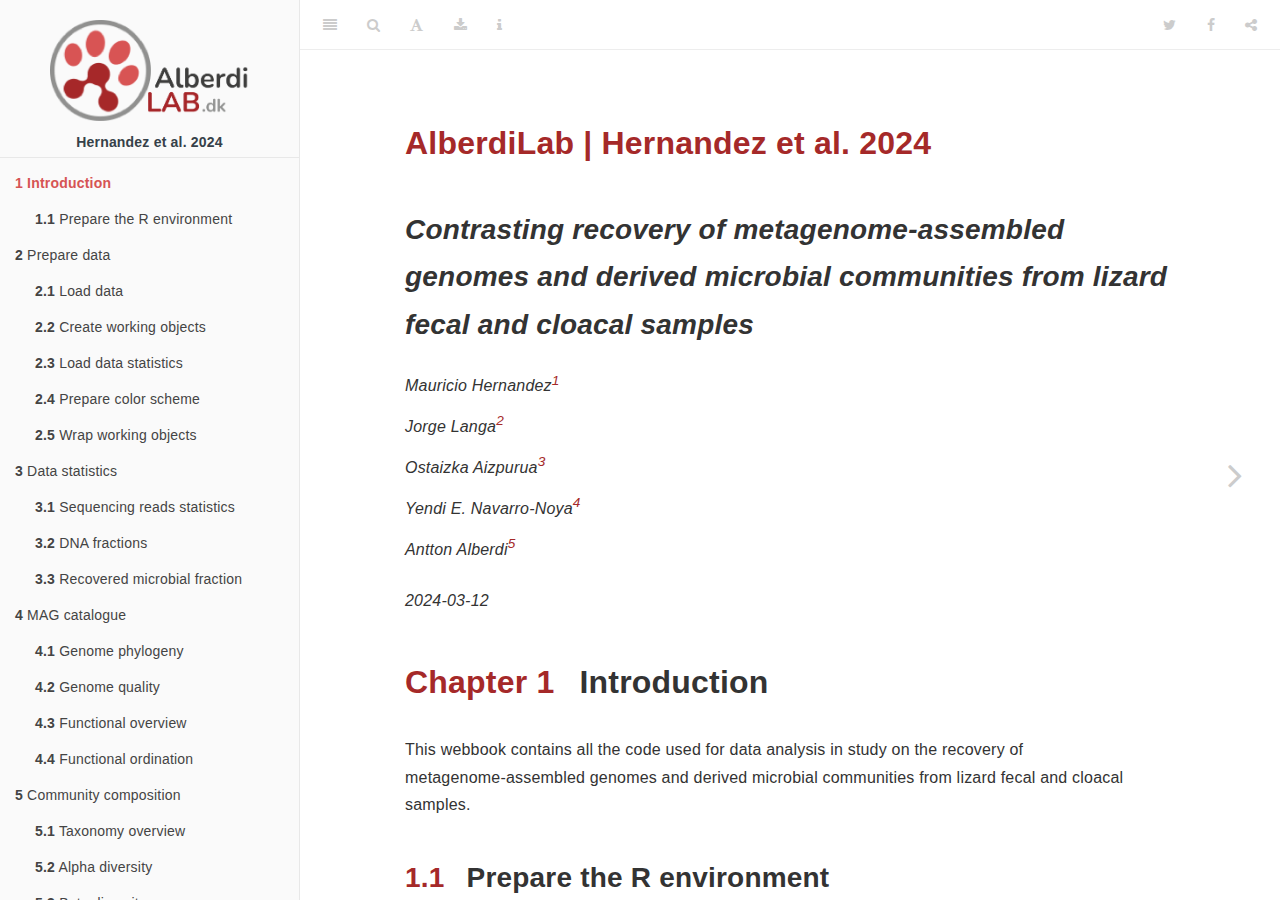
==== commit 1e6c35f4: "Updates" ====
--- a/docs/index.html
+++ b/docs/index.html
@@ -27,7 +27,7 @@
 <meta name="author" content="Antton Alberdi" />
 
 
-<meta name="date" content="2024-03-04" />
+<meta name="date" content="2024-03-12" />
 
   <meta name="viewport" content="width=device-width, initial-scale=1" />
   <meta name="apple-mobile-web-app-capable" content="yes" />
@@ -2073,8 +2073,9 @@
 </ul></li>
 <li class="chapter" data-level="3" data-path="data-statistics.html"><a href="data-statistics.html"><i class="fa fa-check"></i><b>3</b> Data statistics</a>
 <ul>
-<li class="chapter" data-level="3.1" data-path="data-statistics.html"><a href="data-statistics.html#dna-fractions"><i class="fa fa-check"></i><b>3.1</b> DNA fractions</a></li>
-<li class="chapter" data-level="3.2" data-path="data-statistics.html"><a href="data-statistics.html#recovered-microbial-fraction"><i class="fa fa-check"></i><b>3.2</b> Recovered microbial fraction</a></li>
+<li class="chapter" data-level="3.1" data-path="data-statistics.html"><a href="data-statistics.html#sequencing-reads-statistics"><i class="fa fa-check"></i><b>3.1</b> Sequencing reads statistics</a></li>
+<li class="chapter" data-level="3.2" data-path="data-statistics.html"><a href="data-statistics.html#dna-fractions"><i class="fa fa-check"></i><b>3.2</b> DNA fractions</a></li>
+<li class="chapter" data-level="3.3" data-path="data-statistics.html"><a href="data-statistics.html#recovered-microbial-fraction"><i class="fa fa-check"></i><b>3.3</b> Recovered microbial fraction</a></li>
 </ul></li>
 <li class="chapter" data-level="4" data-path="mag-catalogue.html"><a href="mag-catalogue.html"><i class="fa fa-check"></i><b>4</b> MAG catalogue</a>
 <ul>
@@ -2085,7 +2086,11 @@
 </ul></li>
 <li class="chapter" data-level="5" data-path="community-composition.html"><a href="community-composition.html"><i class="fa fa-check"></i><b>5</b> Community composition</a>
 <ul>
-<li class="chapter" data-level="5.1" data-path="community-composition.html"><a href="community-composition.html#taxonomy-barplot"><i class="fa fa-check"></i><b>5.1</b> Taxonomy barplot</a></li>
+<li class="chapter" data-level="5.1" data-path="community-composition.html"><a href="community-composition.html#taxonomy-overview"><i class="fa fa-check"></i><b>5.1</b> Taxonomy overview</a>
+<ul>
+<li class="chapter" data-level="5.1.1" data-path="community-composition.html"><a href="community-composition.html#stacked-barplot"><i class="fa fa-check"></i><b>5.1.1</b> Stacked barplot</a></li>
+<li class="chapter" data-level="5.1.2" data-path="community-composition.html"><a href="community-composition.html#phylum-relative-abundances"><i class="fa fa-check"></i><b>5.1.2</b> Phylum relative abundances</a></li>
+</ul></li>
 <li class="chapter" data-level="5.2" data-path="community-composition.html"><a href="community-composition.html#alpha-diversity"><i class="fa fa-check"></i><b>5.2</b> Alpha diversity</a></li>
 <li class="chapter" data-level="5.3" data-path="community-composition.html"><a href="community-composition.html#beta-diversity"><i class="fa fa-check"></i><b>5.3</b> Beta diversity</a>
 <ul>
@@ -2129,7 +2134,7 @@
 <p class="author"><em>Ostaizka Aizpurua<a href="#fn3" class="footnote-ref" id="fnref3"><sup>3</sup></a></em></p>
 <p class="author"><em>Yendi E. Navarro-Noya<a href="#fn4" class="footnote-ref" id="fnref4"><sup>4</sup></a></em></p>
 <p class="author"><em>Antton Alberdi<a href="#fn5" class="footnote-ref" id="fnref5"><sup>5</sup></a></em></p>
-<p class="date"><em>2024-03-04</em></p>
+<p class="date"><em>2024-03-12</em></p>
 </div>
 <div id="introduction" class="section level1 hasAnchor" number="1">
 <h1><span class="header-section-number">Chapter 1</span> Introduction<a href="index.html#introduction" class="anchor-section" aria-label="Anchor link to header"></a></h1>
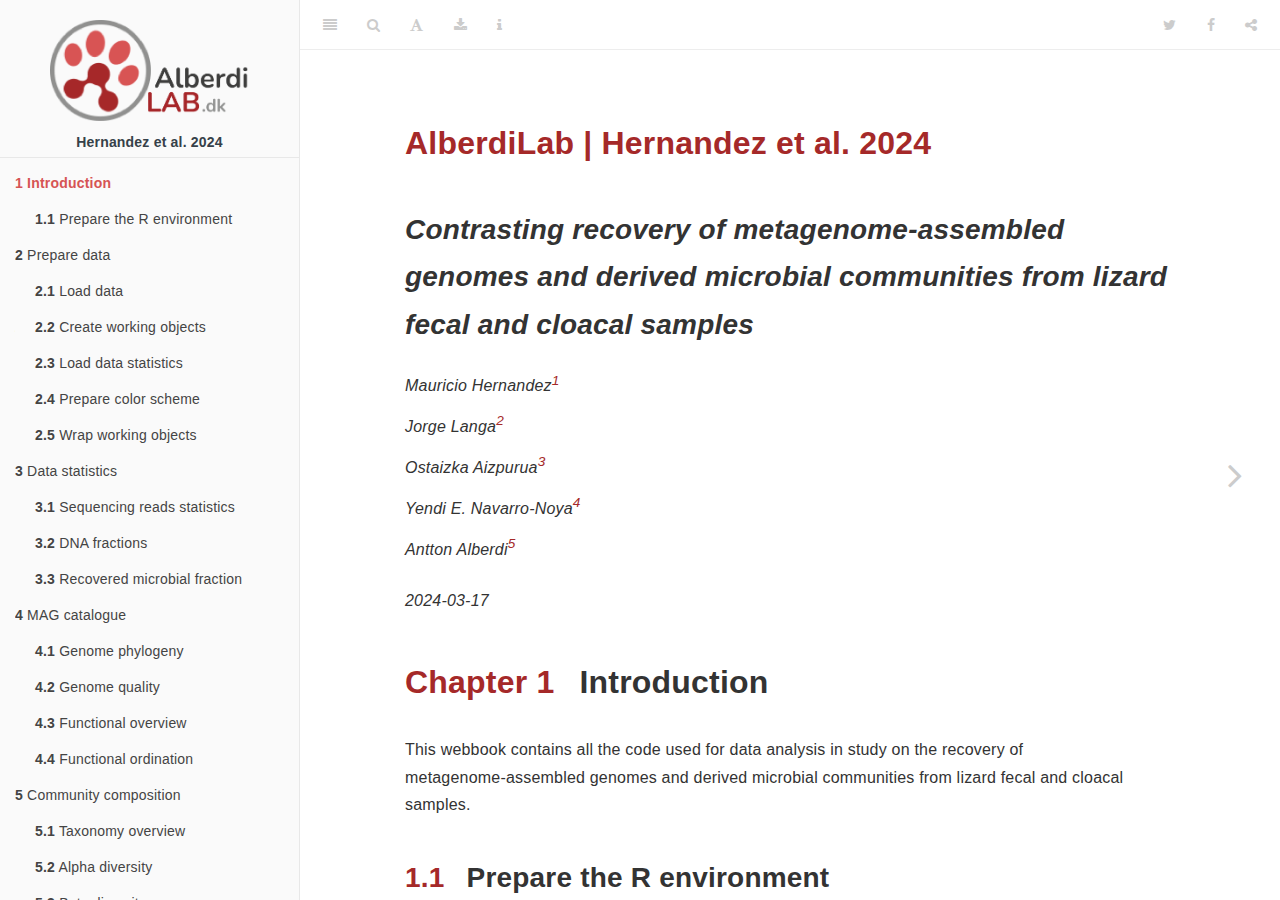
==== commit 04a7cfbb: "Beta diversity tests" ====
--- a/docs/index.html
+++ b/docs/index.html
@@ -27,7 +27,7 @@
 <meta name="author" content="Antton Alberdi" />
 
 
-<meta name="date" content="2024-03-12" />
+<meta name="date" content="2024-03-17" />
 
   <meta name="viewport" content="width=device-width, initial-scale=1" />
   <meta name="apple-mobile-web-app-capable" content="yes" />
@@ -2090,6 +2090,8 @@
 <ul>
 <li class="chapter" data-level="5.1.1" data-path="community-composition.html"><a href="community-composition.html#stacked-barplot"><i class="fa fa-check"></i><b>5.1.1</b> Stacked barplot</a></li>
 <li class="chapter" data-level="5.1.2" data-path="community-composition.html"><a href="community-composition.html#phylum-relative-abundances"><i class="fa fa-check"></i><b>5.1.2</b> Phylum relative abundances</a></li>
+<li class="chapter" data-level="5.1.3" data-path="community-composition.html"><a href="community-composition.html#family"><i class="fa fa-check"></i><b>5.1.3</b> Family</a></li>
+<li class="chapter" data-level="5.1.4" data-path="community-composition.html"><a href="community-composition.html#genus"><i class="fa fa-check"></i><b>5.1.4</b> Genus</a></li>
 </ul></li>
 <li class="chapter" data-level="5.2" data-path="community-composition.html"><a href="community-composition.html#alpha-diversity"><i class="fa fa-check"></i><b>5.2</b> Alpha diversity</a></li>
 <li class="chapter" data-level="5.3" data-path="community-composition.html"><a href="community-composition.html#beta-diversity"><i class="fa fa-check"></i><b>5.3</b> Beta diversity</a>
@@ -2101,8 +2103,23 @@
 <li class="chapter" data-level="6" data-path="differential-abundance.html"><a href="differential-abundance.html"><i class="fa fa-check"></i><b>6</b> Differential abundance</a>
 <ul>
 <li class="chapter" data-level="6.1" data-path="differential-abundance.html"><a href="differential-abundance.html#create-phyloseq-object"><i class="fa fa-check"></i><b>6.1</b> Create phyloseq object</a></li>
-<li class="chapter" data-level="6.2" data-path="differential-abundance.html"><a href="differential-abundance.html#run-ancombc2"><i class="fa fa-check"></i><b>6.2</b> Run ANCOMBC2</a></li>
-<li class="chapter" data-level="6.3" data-path="differential-abundance.html"><a href="differential-abundance.html#plot-results"><i class="fa fa-check"></i><b>6.3</b> Plot results</a></li>
+<li class="chapter" data-level="6.2" data-path="differential-abundance.html"><a href="differential-abundance.html#run-ancombc2"><i class="fa fa-check"></i><b>6.2</b> Run ANCOMBC2</a>
+<ul>
+<li class="chapter" data-level="6.2.1" data-path="differential-abundance.html"><a href="differential-abundance.html#mag-level"><i class="fa fa-check"></i><b>6.2.1</b> MAG level</a></li>
+<li class="chapter" data-level="6.2.2" data-path="differential-abundance.html"><a href="differential-abundance.html#phylum-level"><i class="fa fa-check"></i><b>6.2.2</b> Phylum level</a></li>
+</ul></li>
+</ul></li>
+<li class="chapter" data-level="7" data-path="functional-differences.html"><a href="functional-differences.html"><i class="fa fa-check"></i><b>7</b> Functional differences</a>
+<ul>
+<li class="chapter" data-level="7.1" data-path="functional-differences.html"><a href="functional-differences.html#function-level"><i class="fa fa-check"></i><b>7.1</b> Function level</a>
+<ul>
+<li class="chapter" data-level="7.1.1" data-path="functional-differences.html"><a href="functional-differences.html#gift-test"><i class="fa fa-check"></i><b>7.1.1</b> GIFT test</a></li>
+<li class="chapter" data-level="7.1.2" data-path="functional-differences.html"><a href="functional-differences.html#gift-test-visualisation"><i class="fa fa-check"></i><b>7.1.2</b> GIFT test visualisation</a></li>
+</ul></li>
+<li class="chapter" data-level="7.2" data-path="functional-differences.html"><a href="functional-differences.html#element-level"><i class="fa fa-check"></i><b>7.2</b> Element level</a>
+<ul>
+<li class="chapter" data-level="7.2.1" data-path="functional-differences.html"><a href="functional-differences.html#gift-test-1"><i class="fa fa-check"></i><b>7.2.1</b> GIFT test</a></li>
+</ul></li>
 </ul></li>
 <li class="divider"></li>
 <li><a href="https://www.alberdilab.dk" target="blank"><b>www.alberdilab.dk</b></a></li>
@@ -2134,7 +2151,7 @@
 <p class="author"><em>Ostaizka Aizpurua<a href="#fn3" class="footnote-ref" id="fnref3"><sup>3</sup></a></em></p>
 <p class="author"><em>Yendi E. Navarro-Noya<a href="#fn4" class="footnote-ref" id="fnref4"><sup>4</sup></a></em></p>
 <p class="author"><em>Antton Alberdi<a href="#fn5" class="footnote-ref" id="fnref5"><sup>5</sup></a></em></p>
-<p class="date"><em>2024-03-12</em></p>
+<p class="date"><em>2024-03-17</em></p>
 </div>
 <div id="introduction" class="section level1 hasAnchor" number="1">
 <h1><span class="header-section-number">Chapter 1</span> Introduction<a href="index.html#introduction" class="anchor-section" aria-label="Anchor link to header"></a></h1>
@@ -2159,31 +2176,32 @@
 <span id="cb2-3"><a href="index.html#cb2-3" tabindex="-1"></a><span class="fu">library</span>(knitr)</span>
 <span id="cb2-4"><a href="index.html#cb2-4" tabindex="-1"></a><span class="fu">library</span>(tidyverse)</span>
 <span id="cb2-5"><a href="index.html#cb2-5" tabindex="-1"></a><span class="fu">library</span>(devtools)</span>
-<span id="cb2-6"><a href="index.html#cb2-6" tabindex="-1"></a></span>
-<span id="cb2-7"><a href="index.html#cb2-7" tabindex="-1"></a><span class="co"># For tree handling</span></span>
-<span id="cb2-8"><a href="index.html#cb2-8" tabindex="-1"></a><span class="fu">library</span>(ape)</span>
-<span id="cb2-9"><a href="index.html#cb2-9" tabindex="-1"></a><span class="fu">library</span>(phyloseq)</span>
-<span id="cb2-10"><a href="index.html#cb2-10" tabindex="-1"></a><span class="fu">library</span>(phytools)</span>
-<span id="cb2-11"><a href="index.html#cb2-11" tabindex="-1"></a></span>
-<span id="cb2-12"><a href="index.html#cb2-12" tabindex="-1"></a><span class="co"># For plotting</span></span>
-<span id="cb2-13"><a href="index.html#cb2-13" tabindex="-1"></a><span class="fu">library</span>(ggplot2)</span>
-<span id="cb2-14"><a href="index.html#cb2-14" tabindex="-1"></a><span class="fu">library</span>(ggrepel)</span>
-<span id="cb2-15"><a href="index.html#cb2-15" tabindex="-1"></a><span class="fu">library</span>(ggpubr)</span>
-<span id="cb2-16"><a href="index.html#cb2-16" tabindex="-1"></a><span class="fu">library</span>(ggnewscale)</span>
-<span id="cb2-17"><a href="index.html#cb2-17" tabindex="-1"></a><span class="fu">library</span>(gridExtra)</span>
-<span id="cb2-18"><a href="index.html#cb2-18" tabindex="-1"></a><span class="fu">library</span>(ggtreeExtra)</span>
-<span id="cb2-19"><a href="index.html#cb2-19" tabindex="-1"></a><span class="fu">library</span>(ggtree)</span>
-<span id="cb2-20"><a href="index.html#cb2-20" tabindex="-1"></a><span class="fu">library</span>(ggh4x)</span>
-<span id="cb2-21"><a href="index.html#cb2-21" tabindex="-1"></a></span>
-<span id="cb2-22"><a href="index.html#cb2-22" tabindex="-1"></a><span class="co"># For statistics</span></span>
-<span id="cb2-23"><a href="index.html#cb2-23" tabindex="-1"></a><span class="fu">library</span>(spaa)</span>
-<span id="cb2-24"><a href="index.html#cb2-24" tabindex="-1"></a><span class="fu">library</span>(vegan)</span>
-<span id="cb2-25"><a href="index.html#cb2-25" tabindex="-1"></a><span class="fu">library</span>(Rtsne)</span>
-<span id="cb2-26"><a href="index.html#cb2-26" tabindex="-1"></a><span class="fu">library</span>(geiger)</span>
-<span id="cb2-27"><a href="index.html#cb2-27" tabindex="-1"></a><span class="fu">library</span>(hilldiv2)</span>
-<span id="cb2-28"><a href="index.html#cb2-28" tabindex="-1"></a><span class="fu">library</span>(distillR)</span>
-<span id="cb2-29"><a href="index.html#cb2-29" tabindex="-1"></a><span class="fu">library</span>(ANCOMBC)</span>
-<span id="cb2-30"><a href="index.html#cb2-30" tabindex="-1"></a><span class="fu">library</span>(lme4)</span></code></pre></div>
+<span id="cb2-6"><a href="index.html#cb2-6" tabindex="-1"></a><span class="fu">library</span>(tinytable)</span>
+<span id="cb2-7"><a href="index.html#cb2-7" tabindex="-1"></a></span>
+<span id="cb2-8"><a href="index.html#cb2-8" tabindex="-1"></a><span class="co"># For tree handling</span></span>
+<span id="cb2-9"><a href="index.html#cb2-9" tabindex="-1"></a><span class="fu">library</span>(ape)</span>
+<span id="cb2-10"><a href="index.html#cb2-10" tabindex="-1"></a><span class="fu">library</span>(phyloseq)</span>
+<span id="cb2-11"><a href="index.html#cb2-11" tabindex="-1"></a><span class="fu">library</span>(phytools)</span>
+<span id="cb2-12"><a href="index.html#cb2-12" tabindex="-1"></a></span>
+<span id="cb2-13"><a href="index.html#cb2-13" tabindex="-1"></a><span class="co"># For plotting</span></span>
+<span id="cb2-14"><a href="index.html#cb2-14" tabindex="-1"></a><span class="fu">library</span>(ggplot2)</span>
+<span id="cb2-15"><a href="index.html#cb2-15" tabindex="-1"></a><span class="fu">library</span>(ggrepel)</span>
+<span id="cb2-16"><a href="index.html#cb2-16" tabindex="-1"></a><span class="fu">library</span>(ggpubr)</span>
+<span id="cb2-17"><a href="index.html#cb2-17" tabindex="-1"></a><span class="fu">library</span>(ggnewscale)</span>
+<span id="cb2-18"><a href="index.html#cb2-18" tabindex="-1"></a><span class="fu">library</span>(gridExtra)</span>
+<span id="cb2-19"><a href="index.html#cb2-19" tabindex="-1"></a><span class="fu">library</span>(ggtreeExtra)</span>
+<span id="cb2-20"><a href="index.html#cb2-20" tabindex="-1"></a><span class="fu">library</span>(ggtree)</span>
+<span id="cb2-21"><a href="index.html#cb2-21" tabindex="-1"></a><span class="fu">library</span>(ggh4x)</span>
+<span id="cb2-22"><a href="index.html#cb2-22" tabindex="-1"></a></span>
+<span id="cb2-23"><a href="index.html#cb2-23" tabindex="-1"></a><span class="co"># For statistics</span></span>
+<span id="cb2-24"><a href="index.html#cb2-24" tabindex="-1"></a><span class="fu">library</span>(spaa)</span>
+<span id="cb2-25"><a href="index.html#cb2-25" tabindex="-1"></a><span class="fu">library</span>(vegan)</span>
+<span id="cb2-26"><a href="index.html#cb2-26" tabindex="-1"></a><span class="fu">library</span>(Rtsne)</span>
+<span id="cb2-27"><a href="index.html#cb2-27" tabindex="-1"></a><span class="fu">library</span>(geiger)</span>
+<span id="cb2-28"><a href="index.html#cb2-28" tabindex="-1"></a><span class="fu">library</span>(hilldiv2)</span>
+<span id="cb2-29"><a href="index.html#cb2-29" tabindex="-1"></a><span class="fu">library</span>(distillR)</span>
+<span id="cb2-30"><a href="index.html#cb2-30" tabindex="-1"></a><span class="fu">library</span>(ANCOMBC)</span>
+<span id="cb2-31"><a href="index.html#cb2-31" tabindex="-1"></a><span class="fu">library</span>(lme4)</span></code></pre></div>
 
 </div>
 </div>
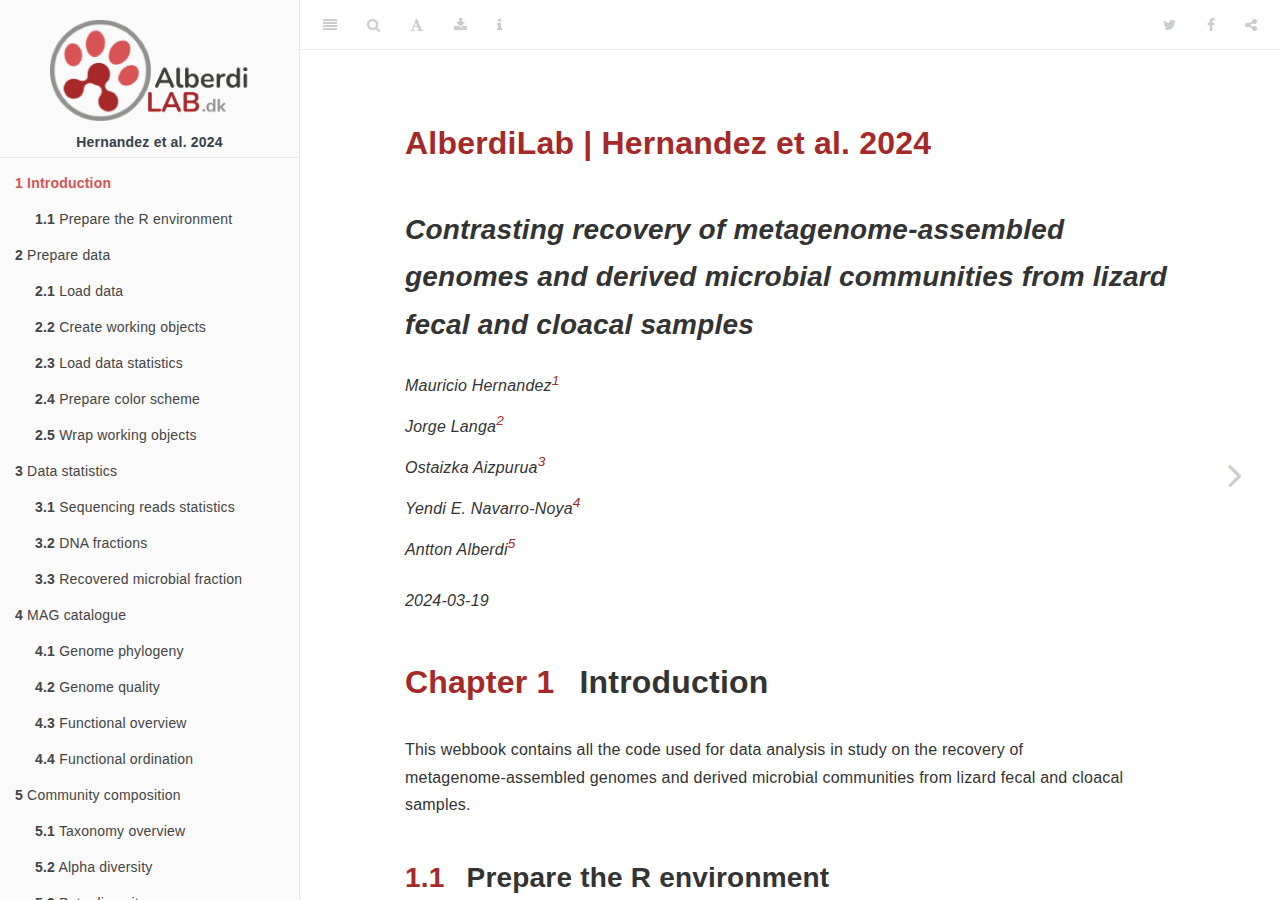
==== commit 23d76254: "Update" ====
--- a/docs/index.html
+++ b/docs/index.html
@@ -27,7 +27,7 @@
 <meta name="author" content="Antton Alberdi" />
 
 
-<meta name="date" content="2024-03-17" />
+<meta name="date" content="2024-03-19" />
 
   <meta name="viewport" content="width=device-width, initial-scale=1" />
   <meta name="apple-mobile-web-app-capable" content="yes" />
@@ -2106,7 +2106,8 @@
 <li class="chapter" data-level="6.2" data-path="differential-abundance.html"><a href="differential-abundance.html#run-ancombc2"><i class="fa fa-check"></i><b>6.2</b> Run ANCOMBC2</a>
 <ul>
 <li class="chapter" data-level="6.2.1" data-path="differential-abundance.html"><a href="differential-abundance.html#mag-level"><i class="fa fa-check"></i><b>6.2.1</b> MAG level</a></li>
-<li class="chapter" data-level="6.2.2" data-path="differential-abundance.html"><a href="differential-abundance.html#phylum-level"><i class="fa fa-check"></i><b>6.2.2</b> Phylum level</a></li>
+<li class="chapter" data-level="6.2.2" data-path="differential-abundance.html"><a href="differential-abundance.html#genus-level"><i class="fa fa-check"></i><b>6.2.2</b> Genus level</a></li>
+<li class="chapter" data-level="6.2.3" data-path="differential-abundance.html"><a href="differential-abundance.html#phylum-level"><i class="fa fa-check"></i><b>6.2.3</b> Phylum level</a></li>
 </ul></li>
 </ul></li>
 <li class="chapter" data-level="7" data-path="functional-differences.html"><a href="functional-differences.html"><i class="fa fa-check"></i><b>7</b> Functional differences</a>
@@ -2151,7 +2152,7 @@
 <p class="author"><em>Ostaizka Aizpurua<a href="#fn3" class="footnote-ref" id="fnref3"><sup>3</sup></a></em></p>
 <p class="author"><em>Yendi E. Navarro-Noya<a href="#fn4" class="footnote-ref" id="fnref4"><sup>4</sup></a></em></p>
 <p class="author"><em>Antton Alberdi<a href="#fn5" class="footnote-ref" id="fnref5"><sup>5</sup></a></em></p>
-<p class="date"><em>2024-03-17</em></p>
+<p class="date"><em>2024-03-19</em></p>
 </div>
 <div id="introduction" class="section level1 hasAnchor" number="1">
 <h1><span class="header-section-number">Chapter 1</span> Introduction<a href="index.html#introduction" class="anchor-section" aria-label="Anchor link to header"></a></h1>
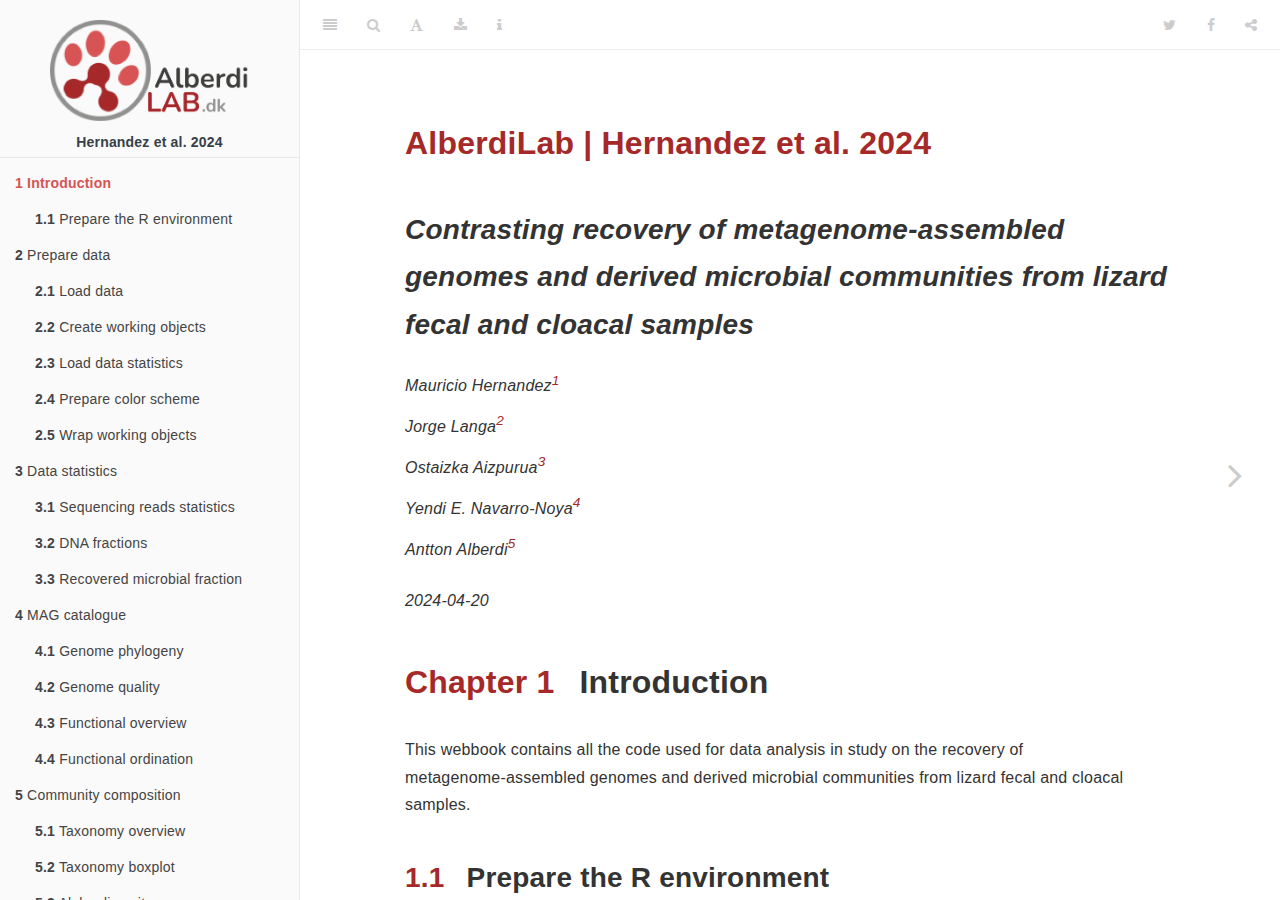
==== commit 7a30ba0a: "Markdown updates" ====
--- a/docs/index.html
+++ b/docs/index.html
@@ -6,7 +6,7 @@
   <meta http-equiv="X-UA-Compatible" content="IE=edge" />
   <title>AlberdiLab | Hernandez et al. 2024</title>
   <meta name="description" content="&lt;p&gt;Data analysis code for the study on the recovery of metagenome‑assembled genomes and derived microbial communities from lizard fecal and cloacal samples.&lt;/p&gt;" />
-  <meta name="generator" content="bookdown 0.37 and GitBook 2.6.7" />
+  <meta name="generator" content="bookdown 0.38 and GitBook 2.6.7" />
 
   <meta property="og:title" content="AlberdiLab | Hernandez et al. 2024" />
   <meta property="og:type" content="book" />
@@ -27,7 +27,7 @@
 <meta name="author" content="Antton Alberdi" />
 
 
-<meta name="date" content="2024-03-19" />
+<meta name="date" content="2024-04-20" />
 
   <meta name="viewport" content="width=device-width, initial-scale=1" />
   <meta name="apple-mobile-web-app-capable" content="yes" />
@@ -2090,14 +2090,17 @@
 <ul>
 <li class="chapter" data-level="5.1.1" data-path="community-composition.html"><a href="community-composition.html#stacked-barplot"><i class="fa fa-check"></i><b>5.1.1</b> Stacked barplot</a></li>
 <li class="chapter" data-level="5.1.2" data-path="community-composition.html"><a href="community-composition.html#phylum-relative-abundances"><i class="fa fa-check"></i><b>5.1.2</b> Phylum relative abundances</a></li>
-<li class="chapter" data-level="5.1.3" data-path="community-composition.html"><a href="community-composition.html#family"><i class="fa fa-check"></i><b>5.1.3</b> Family</a></li>
-<li class="chapter" data-level="5.1.4" data-path="community-composition.html"><a href="community-composition.html#genus"><i class="fa fa-check"></i><b>5.1.4</b> Genus</a></li>
 </ul></li>
-<li class="chapter" data-level="5.2" data-path="community-composition.html"><a href="community-composition.html#alpha-diversity"><i class="fa fa-check"></i><b>5.2</b> Alpha diversity</a></li>
-<li class="chapter" data-level="5.3" data-path="community-composition.html"><a href="community-composition.html#beta-diversity"><i class="fa fa-check"></i><b>5.3</b> Beta diversity</a>
+<li class="chapter" data-level="5.2" data-path="community-composition.html"><a href="community-composition.html#taxonomy-boxplot"><i class="fa fa-check"></i><b>5.2</b> Taxonomy boxplot</a>
 <ul>
-<li class="chapter" data-level="5.3.1" data-path="community-composition.html"><a href="community-composition.html#neutral-diversity-plot"><i class="fa fa-check"></i><b>5.3.1</b> Neutral diversity plot</a></li>
-<li class="chapter" data-level="5.3.2" data-path="community-composition.html"><a href="community-composition.html#functional-diversity-plot"><i class="fa fa-check"></i><b>5.3.2</b> Functional diversity plot</a></li>
+<li class="chapter" data-level="5.2.1" data-path="community-composition.html"><a href="community-composition.html#family"><i class="fa fa-check"></i><b>5.2.1</b> Family</a></li>
+<li class="chapter" data-level="5.2.2" data-path="community-composition.html"><a href="community-composition.html#genus"><i class="fa fa-check"></i><b>5.2.2</b> Genus</a></li>
+</ul></li>
+<li class="chapter" data-level="5.3" data-path="community-composition.html"><a href="community-composition.html#alpha-diversity"><i class="fa fa-check"></i><b>5.3</b> Alpha diversity</a></li>
+<li class="chapter" data-level="5.4" data-path="community-composition.html"><a href="community-composition.html#beta-diversity"><i class="fa fa-check"></i><b>5.4</b> Beta diversity</a>
+<ul>
+<li class="chapter" data-level="5.4.1" data-path="community-composition.html"><a href="community-composition.html#neutral-diversity-plot"><i class="fa fa-check"></i><b>5.4.1</b> Neutral diversity plot</a></li>
+<li class="chapter" data-level="5.4.2" data-path="community-composition.html"><a href="community-composition.html#functional-diversity-plot"><i class="fa fa-check"></i><b>5.4.2</b> Functional diversity plot</a></li>
 </ul></li>
 </ul></li>
 <li class="chapter" data-level="6" data-path="differential-abundance.html"><a href="differential-abundance.html"><i class="fa fa-check"></i><b>6</b> Differential abundance</a>
@@ -2152,7 +2155,7 @@
 <p class="author"><em>Ostaizka Aizpurua<a href="#fn3" class="footnote-ref" id="fnref3"><sup>3</sup></a></em></p>
 <p class="author"><em>Yendi E. Navarro-Noya<a href="#fn4" class="footnote-ref" id="fnref4"><sup>4</sup></a></em></p>
 <p class="author"><em>Antton Alberdi<a href="#fn5" class="footnote-ref" id="fnref5"><sup>5</sup></a></em></p>
-<p class="date"><em>2024-03-19</em></p>
+<p class="date"><em>2024-04-20</em></p>
 </div>
 <div id="introduction" class="section level1 hasAnchor" number="1">
 <h1><span class="header-section-number">Chapter 1</span> Introduction<a href="index.html#introduction" class="anchor-section" aria-label="Anchor link to header"></a></h1>
@@ -2178,31 +2181,33 @@
 <span id="cb2-4"><a href="index.html#cb2-4" tabindex="-1"></a><span class="fu">library</span>(tidyverse)</span>
 <span id="cb2-5"><a href="index.html#cb2-5" tabindex="-1"></a><span class="fu">library</span>(devtools)</span>
 <span id="cb2-6"><a href="index.html#cb2-6" tabindex="-1"></a><span class="fu">library</span>(tinytable)</span>
-<span id="cb2-7"><a href="index.html#cb2-7" tabindex="-1"></a></span>
-<span id="cb2-8"><a href="index.html#cb2-8" tabindex="-1"></a><span class="co"># For tree handling</span></span>
-<span id="cb2-9"><a href="index.html#cb2-9" tabindex="-1"></a><span class="fu">library</span>(ape)</span>
-<span id="cb2-10"><a href="index.html#cb2-10" tabindex="-1"></a><span class="fu">library</span>(phyloseq)</span>
-<span id="cb2-11"><a href="index.html#cb2-11" tabindex="-1"></a><span class="fu">library</span>(phytools)</span>
-<span id="cb2-12"><a href="index.html#cb2-12" tabindex="-1"></a></span>
-<span id="cb2-13"><a href="index.html#cb2-13" tabindex="-1"></a><span class="co"># For plotting</span></span>
-<span id="cb2-14"><a href="index.html#cb2-14" tabindex="-1"></a><span class="fu">library</span>(ggplot2)</span>
-<span id="cb2-15"><a href="index.html#cb2-15" tabindex="-1"></a><span class="fu">library</span>(ggrepel)</span>
-<span id="cb2-16"><a href="index.html#cb2-16" tabindex="-1"></a><span class="fu">library</span>(ggpubr)</span>
-<span id="cb2-17"><a href="index.html#cb2-17" tabindex="-1"></a><span class="fu">library</span>(ggnewscale)</span>
-<span id="cb2-18"><a href="index.html#cb2-18" tabindex="-1"></a><span class="fu">library</span>(gridExtra)</span>
-<span id="cb2-19"><a href="index.html#cb2-19" tabindex="-1"></a><span class="fu">library</span>(ggtreeExtra)</span>
-<span id="cb2-20"><a href="index.html#cb2-20" tabindex="-1"></a><span class="fu">library</span>(ggtree)</span>
-<span id="cb2-21"><a href="index.html#cb2-21" tabindex="-1"></a><span class="fu">library</span>(ggh4x)</span>
-<span id="cb2-22"><a href="index.html#cb2-22" tabindex="-1"></a></span>
-<span id="cb2-23"><a href="index.html#cb2-23" tabindex="-1"></a><span class="co"># For statistics</span></span>
-<span id="cb2-24"><a href="index.html#cb2-24" tabindex="-1"></a><span class="fu">library</span>(spaa)</span>
-<span id="cb2-25"><a href="index.html#cb2-25" tabindex="-1"></a><span class="fu">library</span>(vegan)</span>
-<span id="cb2-26"><a href="index.html#cb2-26" tabindex="-1"></a><span class="fu">library</span>(Rtsne)</span>
-<span id="cb2-27"><a href="index.html#cb2-27" tabindex="-1"></a><span class="fu">library</span>(geiger)</span>
-<span id="cb2-28"><a href="index.html#cb2-28" tabindex="-1"></a><span class="fu">library</span>(hilldiv2)</span>
-<span id="cb2-29"><a href="index.html#cb2-29" tabindex="-1"></a><span class="fu">library</span>(distillR)</span>
-<span id="cb2-30"><a href="index.html#cb2-30" tabindex="-1"></a><span class="fu">library</span>(ANCOMBC)</span>
-<span id="cb2-31"><a href="index.html#cb2-31" tabindex="-1"></a><span class="fu">library</span>(lme4)</span></code></pre></div>
+<span id="cb2-7"><a href="index.html#cb2-7" tabindex="-1"></a><span class="fu">library</span>(broom)</span>
+<span id="cb2-8"><a href="index.html#cb2-8" tabindex="-1"></a><span class="fu">library</span>(broom.mixed)</span>
+<span id="cb2-9"><a href="index.html#cb2-9" tabindex="-1"></a></span>
+<span id="cb2-10"><a href="index.html#cb2-10" tabindex="-1"></a><span class="co"># For tree handling</span></span>
+<span id="cb2-11"><a href="index.html#cb2-11" tabindex="-1"></a><span class="fu">library</span>(ape)</span>
+<span id="cb2-12"><a href="index.html#cb2-12" tabindex="-1"></a><span class="fu">library</span>(phyloseq)</span>
+<span id="cb2-13"><a href="index.html#cb2-13" tabindex="-1"></a><span class="fu">library</span>(phytools)</span>
+<span id="cb2-14"><a href="index.html#cb2-14" tabindex="-1"></a></span>
+<span id="cb2-15"><a href="index.html#cb2-15" tabindex="-1"></a><span class="co"># For plotting</span></span>
+<span id="cb2-16"><a href="index.html#cb2-16" tabindex="-1"></a><span class="fu">library</span>(ggplot2)</span>
+<span id="cb2-17"><a href="index.html#cb2-17" tabindex="-1"></a><span class="fu">library</span>(ggrepel)</span>
+<span id="cb2-18"><a href="index.html#cb2-18" tabindex="-1"></a><span class="fu">library</span>(ggpubr)</span>
+<span id="cb2-19"><a href="index.html#cb2-19" tabindex="-1"></a><span class="fu">library</span>(ggnewscale)</span>
+<span id="cb2-20"><a href="index.html#cb2-20" tabindex="-1"></a><span class="fu">library</span>(gridExtra)</span>
+<span id="cb2-21"><a href="index.html#cb2-21" tabindex="-1"></a><span class="fu">library</span>(ggtreeExtra)</span>
+<span id="cb2-22"><a href="index.html#cb2-22" tabindex="-1"></a><span class="fu">library</span>(ggtree)</span>
+<span id="cb2-23"><a href="index.html#cb2-23" tabindex="-1"></a><span class="fu">library</span>(ggh4x)</span>
+<span id="cb2-24"><a href="index.html#cb2-24" tabindex="-1"></a></span>
+<span id="cb2-25"><a href="index.html#cb2-25" tabindex="-1"></a><span class="co"># For statistics</span></span>
+<span id="cb2-26"><a href="index.html#cb2-26" tabindex="-1"></a><span class="fu">library</span>(spaa)</span>
+<span id="cb2-27"><a href="index.html#cb2-27" tabindex="-1"></a><span class="fu">library</span>(vegan)</span>
+<span id="cb2-28"><a href="index.html#cb2-28" tabindex="-1"></a><span class="fu">library</span>(Rtsne)</span>
+<span id="cb2-29"><a href="index.html#cb2-29" tabindex="-1"></a><span class="fu">library</span>(geiger)</span>
+<span id="cb2-30"><a href="index.html#cb2-30" tabindex="-1"></a><span class="fu">library</span>(hilldiv2)</span>
+<span id="cb2-31"><a href="index.html#cb2-31" tabindex="-1"></a><span class="fu">library</span>(distillR)</span>
+<span id="cb2-32"><a href="index.html#cb2-32" tabindex="-1"></a><span class="fu">library</span>(ANCOMBC)</span>
+<span id="cb2-33"><a href="index.html#cb2-33" tabindex="-1"></a><span class="fu">library</span>(lme4)</span></code></pre></div>
 
 </div>
 </div>
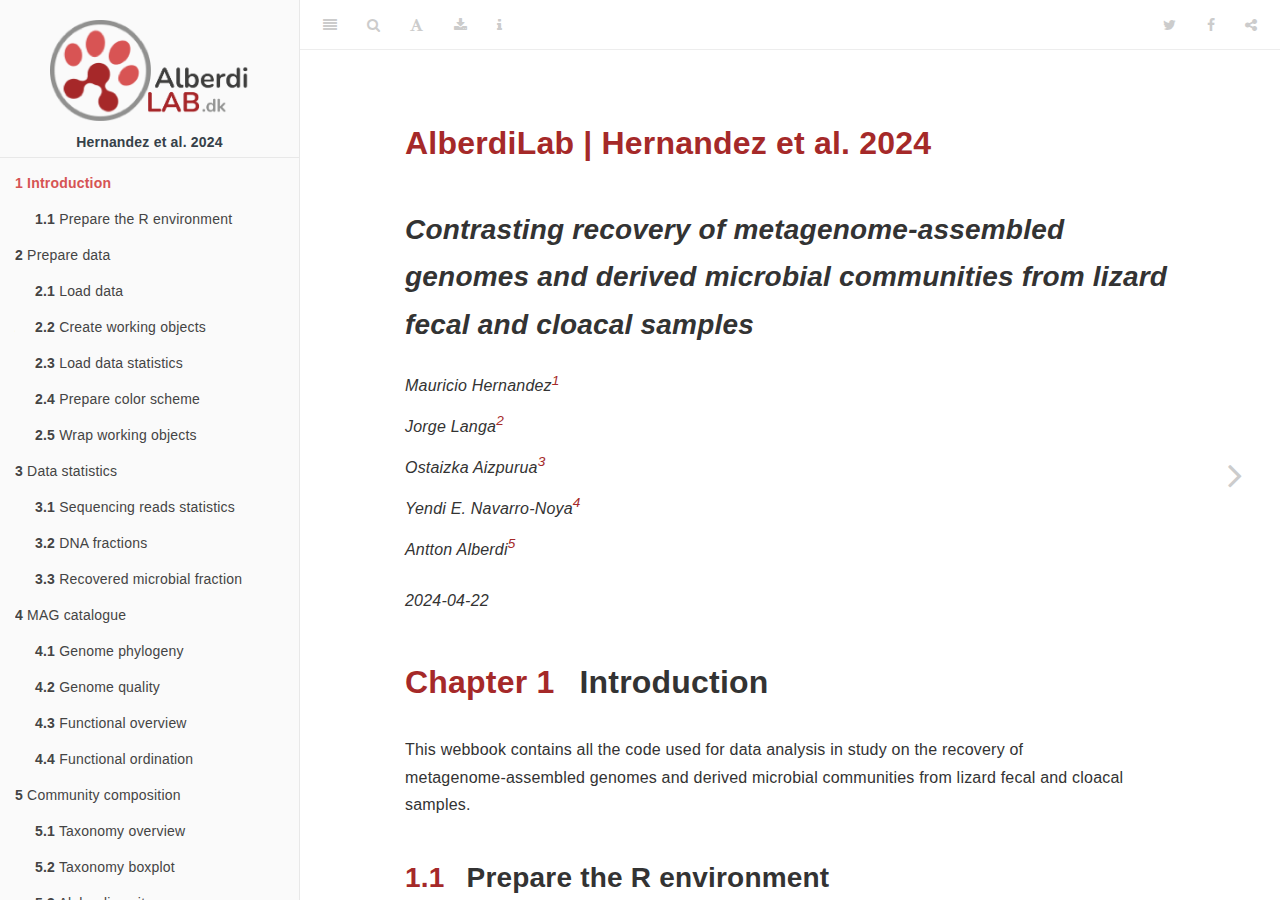
==== commit e29e37fe: "Final commit" ====
--- a/docs/index.html
+++ b/docs/index.html
@@ -27,7 +27,7 @@
 <meta name="author" content="Antton Alberdi" />
 
 
-<meta name="date" content="2024-04-20" />
+<meta name="date" content="2024-04-22" />
 
   <meta name="viewport" content="width=device-width, initial-scale=1" />
   <meta name="apple-mobile-web-app-capable" content="yes" />
@@ -2099,8 +2099,9 @@
 <li class="chapter" data-level="5.3" data-path="community-composition.html"><a href="community-composition.html#alpha-diversity"><i class="fa fa-check"></i><b>5.3</b> Alpha diversity</a></li>
 <li class="chapter" data-level="5.4" data-path="community-composition.html"><a href="community-composition.html#beta-diversity"><i class="fa fa-check"></i><b>5.4</b> Beta diversity</a>
 <ul>
-<li class="chapter" data-level="5.4.1" data-path="community-composition.html"><a href="community-composition.html#neutral-diversity-plot"><i class="fa fa-check"></i><b>5.4.1</b> Neutral diversity plot</a></li>
-<li class="chapter" data-level="5.4.2" data-path="community-composition.html"><a href="community-composition.html#functional-diversity-plot"><i class="fa fa-check"></i><b>5.4.2</b> Functional diversity plot</a></li>
+<li class="chapter" data-level="5.4.1" data-path="community-composition.html"><a href="community-composition.html#richness-diversity-plot"><i class="fa fa-check"></i><b>5.4.1</b> Richness diversity plot</a></li>
+<li class="chapter" data-level="5.4.2" data-path="community-composition.html"><a href="community-composition.html#neutral-diversity-plot"><i class="fa fa-check"></i><b>5.4.2</b> Neutral diversity plot</a></li>
+<li class="chapter" data-level="5.4.3" data-path="community-composition.html"><a href="community-composition.html#functional-diversity-plot"><i class="fa fa-check"></i><b>5.4.3</b> Functional diversity plot</a></li>
 </ul></li>
 </ul></li>
 <li class="chapter" data-level="6" data-path="differential-abundance.html"><a href="differential-abundance.html"><i class="fa fa-check"></i><b>6</b> Differential abundance</a>
@@ -2155,7 +2156,7 @@
 <p class="author"><em>Ostaizka Aizpurua<a href="#fn3" class="footnote-ref" id="fnref3"><sup>3</sup></a></em></p>
 <p class="author"><em>Yendi E. Navarro-Noya<a href="#fn4" class="footnote-ref" id="fnref4"><sup>4</sup></a></em></p>
 <p class="author"><em>Antton Alberdi<a href="#fn5" class="footnote-ref" id="fnref5"><sup>5</sup></a></em></p>
-<p class="date"><em>2024-04-20</em></p>
+<p class="date"><em>2024-04-22</em></p>
 </div>
 <div id="introduction" class="section level1 hasAnchor" number="1">
 <h1><span class="header-section-number">Chapter 1</span> Introduction<a href="index.html#introduction" class="anchor-section" aria-label="Anchor link to header"></a></h1>
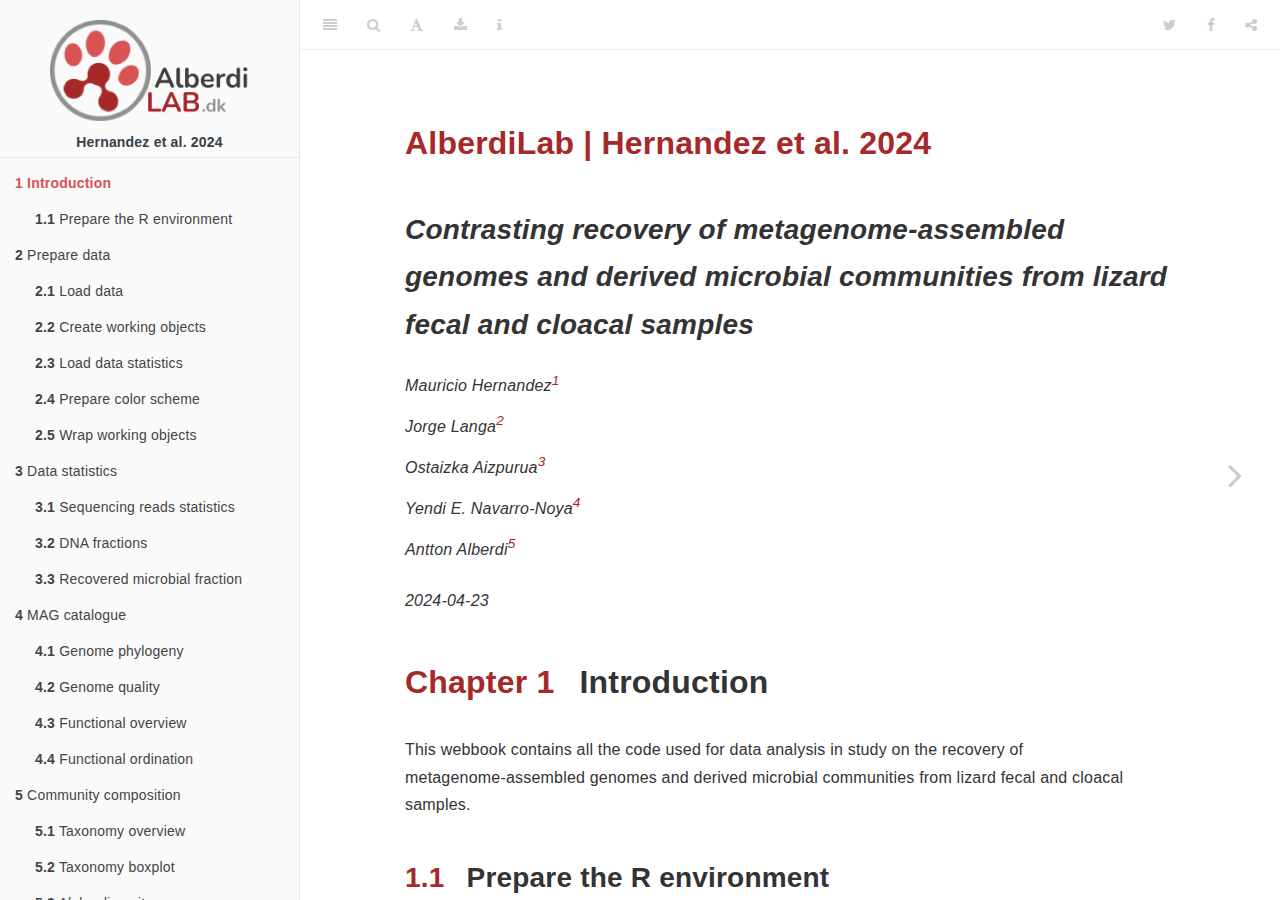
==== commit 5cc7e864: "DAMR calculation" ====
--- a/docs/index.html
+++ b/docs/index.html
@@ -27,7 +27,7 @@
 <meta name="author" content="Antton Alberdi" />
 
 
-<meta name="date" content="2024-04-22" />
+<meta name="date" content="2024-04-23" />
 
   <meta name="viewport" content="width=device-width, initial-scale=1" />
   <meta name="apple-mobile-web-app-capable" content="yes" />
@@ -2075,7 +2075,10 @@
 <ul>
 <li class="chapter" data-level="3.1" data-path="data-statistics.html"><a href="data-statistics.html#sequencing-reads-statistics"><i class="fa fa-check"></i><b>3.1</b> Sequencing reads statistics</a></li>
 <li class="chapter" data-level="3.2" data-path="data-statistics.html"><a href="data-statistics.html#dna-fractions"><i class="fa fa-check"></i><b>3.2</b> DNA fractions</a></li>
-<li class="chapter" data-level="3.3" data-path="data-statistics.html"><a href="data-statistics.html#recovered-microbial-fraction"><i class="fa fa-check"></i><b>3.3</b> Recovered microbial fraction</a></li>
+<li class="chapter" data-level="3.3" data-path="data-statistics.html"><a href="data-statistics.html#recovered-microbial-fraction"><i class="fa fa-check"></i><b>3.3</b> Recovered microbial fraction</a>
+<ul>
+<li class="chapter" data-level="3.3.1" data-path="data-statistics.html"><a href="data-statistics.html#domain-adjusted-mapping-rate-damr"><i class="fa fa-check"></i><b>3.3.1</b> Domain-adjusted mapping rate (DAMR)</a></li>
+</ul></li>
 </ul></li>
 <li class="chapter" data-level="4" data-path="mag-catalogue.html"><a href="mag-catalogue.html"><i class="fa fa-check"></i><b>4</b> MAG catalogue</a>
 <ul>
@@ -2156,7 +2159,7 @@
 <p class="author"><em>Ostaizka Aizpurua<a href="#fn3" class="footnote-ref" id="fnref3"><sup>3</sup></a></em></p>
 <p class="author"><em>Yendi E. Navarro-Noya<a href="#fn4" class="footnote-ref" id="fnref4"><sup>4</sup></a></em></p>
 <p class="author"><em>Antton Alberdi<a href="#fn5" class="footnote-ref" id="fnref5"><sup>5</sup></a></em></p>
-<p class="date"><em>2024-04-22</em></p>
+<p class="date"><em>2024-04-23</em></p>
 </div>
 <div id="introduction" class="section level1 hasAnchor" number="1">
 <h1><span class="header-section-number">Chapter 1</span> Introduction<a href="index.html#introduction" class="anchor-section" aria-label="Anchor link to header"></a></h1>
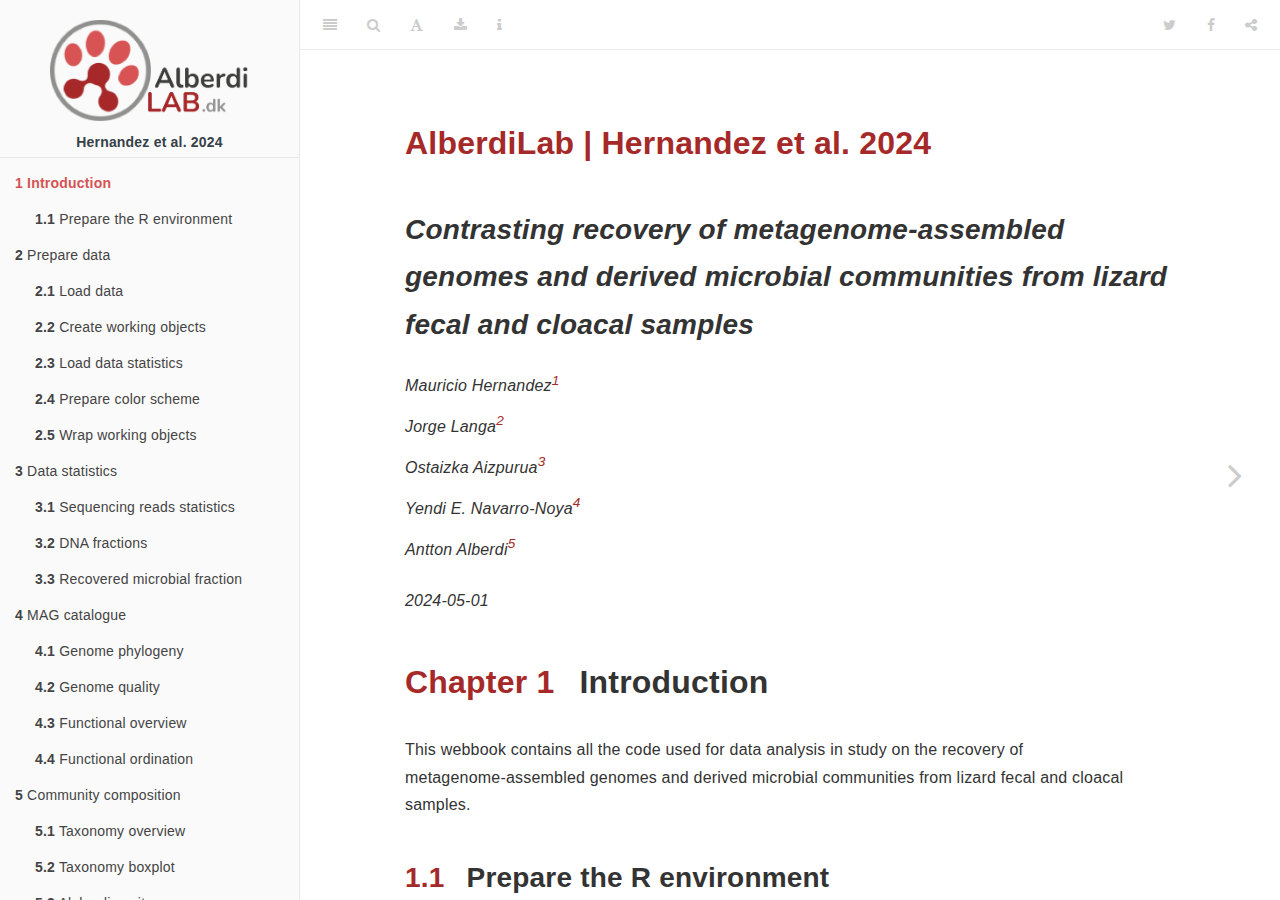
==== commit f36ce51b: "Figure axis correction" ====
--- a/docs/index.html
+++ b/docs/index.html
@@ -27,7 +27,7 @@
 <meta name="author" content="Antton Alberdi" />
 
 
-<meta name="date" content="2024-04-23" />
+<meta name="date" content="2024-05-01" />
 
   <meta name="viewport" content="width=device-width, initial-scale=1" />
   <meta name="apple-mobile-web-app-capable" content="yes" />
@@ -2104,7 +2104,8 @@
 <ul>
 <li class="chapter" data-level="5.4.1" data-path="community-composition.html"><a href="community-composition.html#richness-diversity-plot"><i class="fa fa-check"></i><b>5.4.1</b> Richness diversity plot</a></li>
 <li class="chapter" data-level="5.4.2" data-path="community-composition.html"><a href="community-composition.html#neutral-diversity-plot"><i class="fa fa-check"></i><b>5.4.2</b> Neutral diversity plot</a></li>
-<li class="chapter" data-level="5.4.3" data-path="community-composition.html"><a href="community-composition.html#functional-diversity-plot"><i class="fa fa-check"></i><b>5.4.3</b> Functional diversity plot</a></li>
+<li class="chapter" data-level="5.4.3" data-path="community-composition.html"><a href="community-composition.html#phylogenetic-diversity-plot"><i class="fa fa-check"></i><b>5.4.3</b> Phylogenetic diversity plot</a></li>
+<li class="chapter" data-level="5.4.4" data-path="community-composition.html"><a href="community-composition.html#functional-diversity-plot"><i class="fa fa-check"></i><b>5.4.4</b> Functional diversity plot</a></li>
 </ul></li>
 </ul></li>
 <li class="chapter" data-level="6" data-path="differential-abundance.html"><a href="differential-abundance.html"><i class="fa fa-check"></i><b>6</b> Differential abundance</a>
@@ -2159,7 +2160,7 @@
 <p class="author"><em>Ostaizka Aizpurua<a href="#fn3" class="footnote-ref" id="fnref3"><sup>3</sup></a></em></p>
 <p class="author"><em>Yendi E. Navarro-Noya<a href="#fn4" class="footnote-ref" id="fnref4"><sup>4</sup></a></em></p>
 <p class="author"><em>Antton Alberdi<a href="#fn5" class="footnote-ref" id="fnref5"><sup>5</sup></a></em></p>
-<p class="date"><em>2024-04-23</em></p>
+<p class="date"><em>2024-05-01</em></p>
 </div>
 <div id="introduction" class="section level1 hasAnchor" number="1">
 <h1><span class="header-section-number">Chapter 1</span> Introduction<a href="index.html#introduction" class="anchor-section" aria-label="Anchor link to header"></a></h1>
